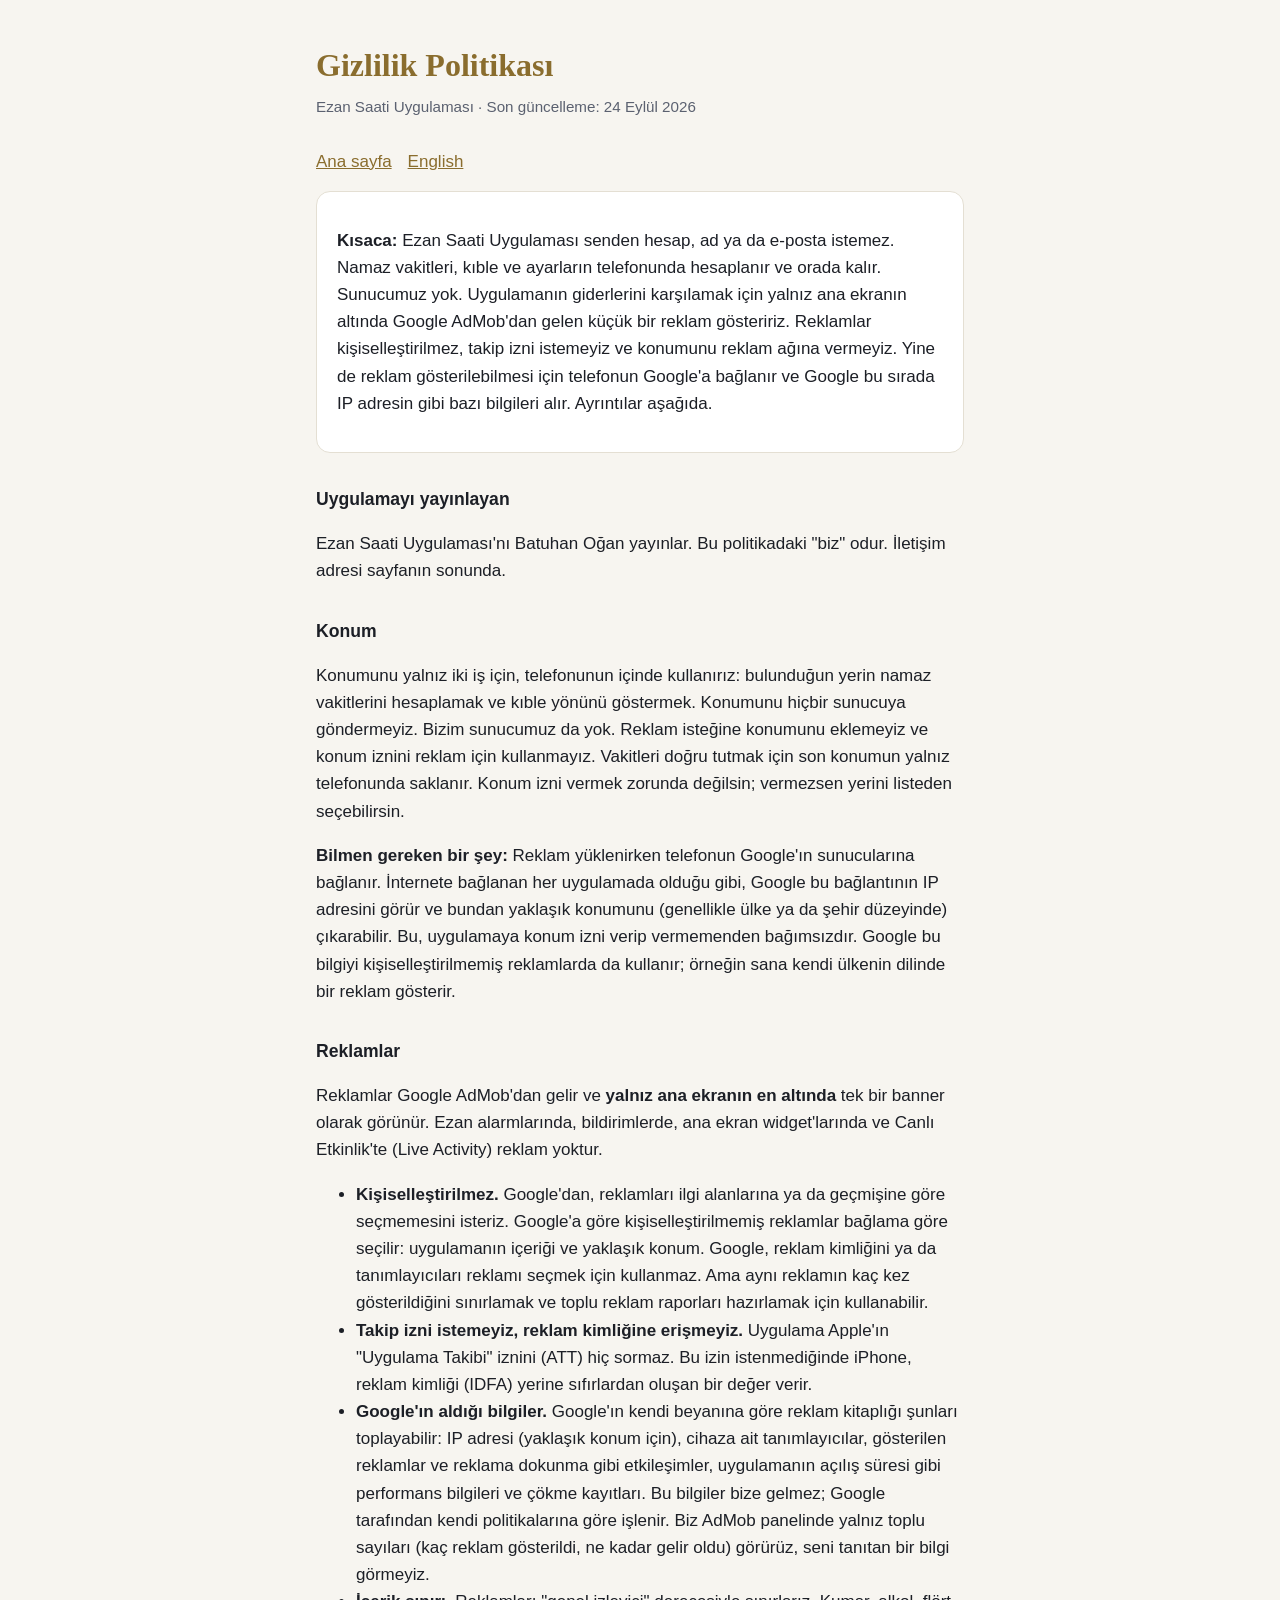
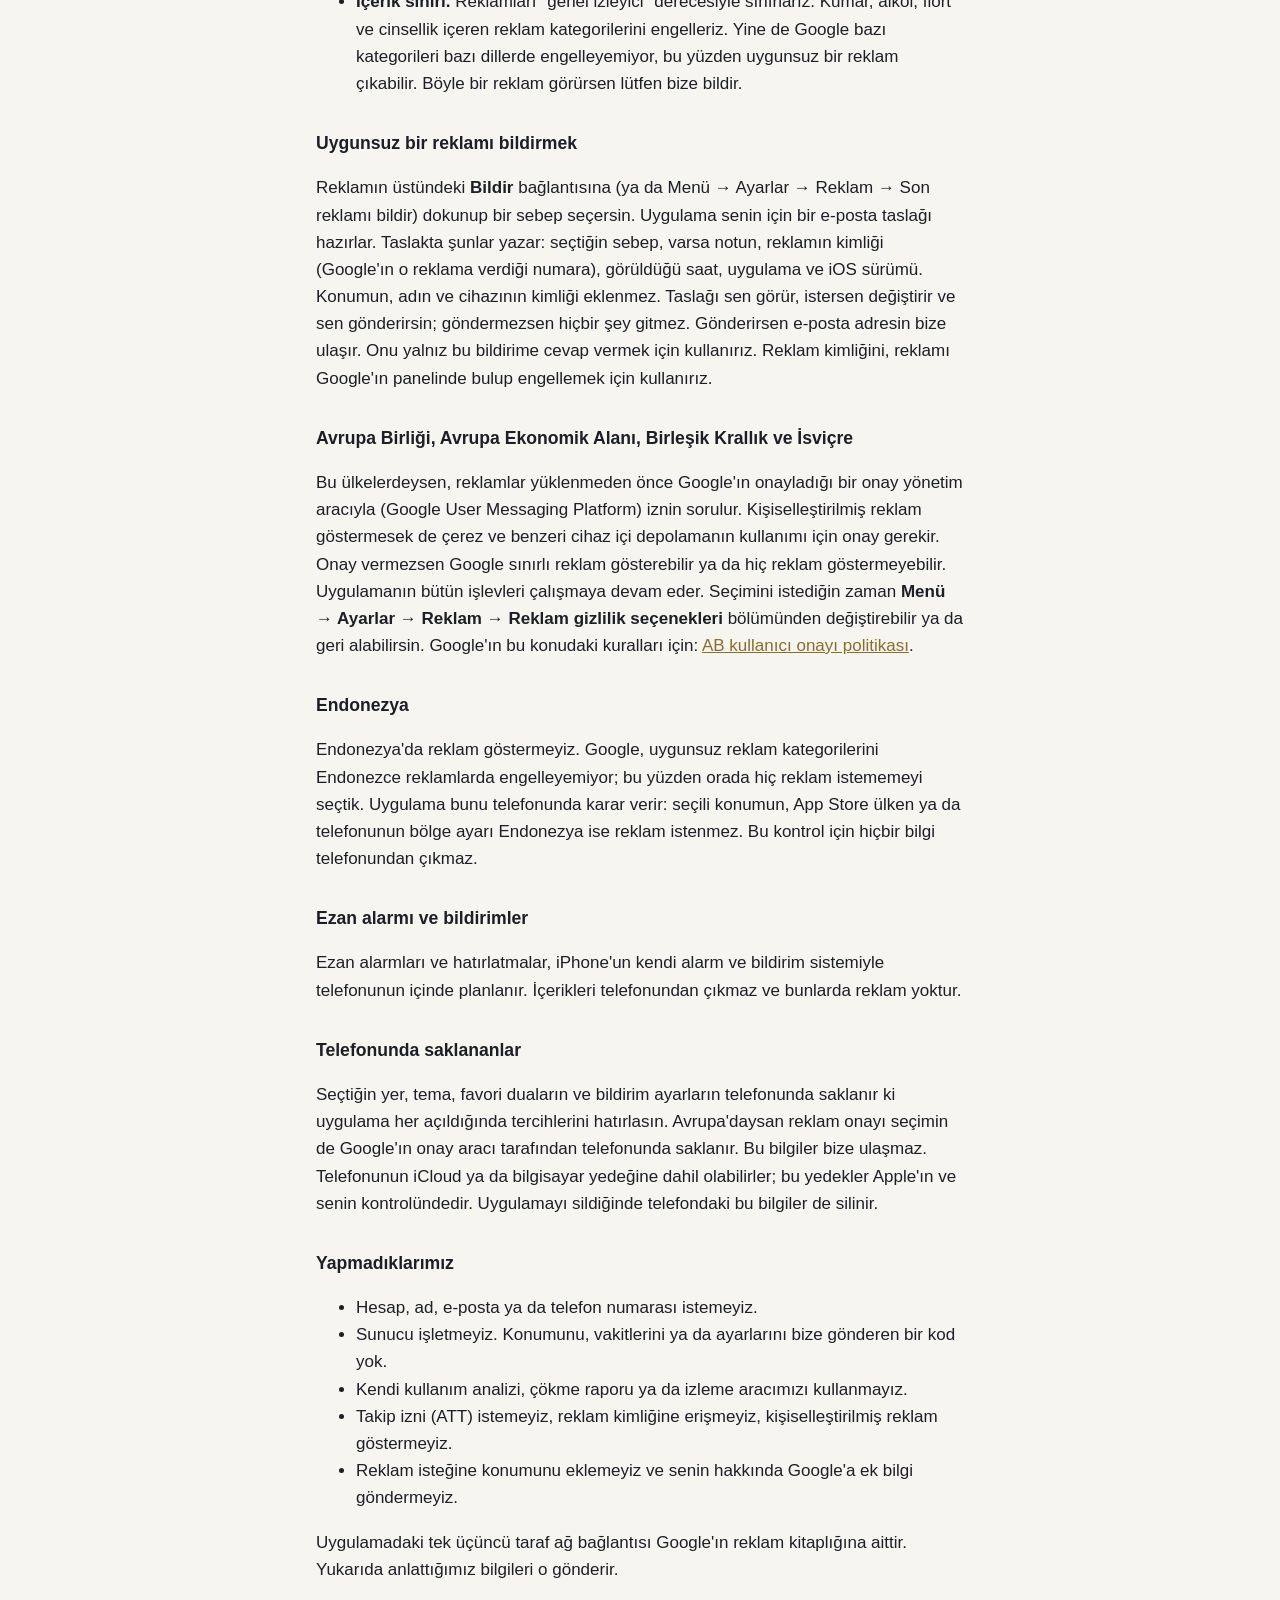
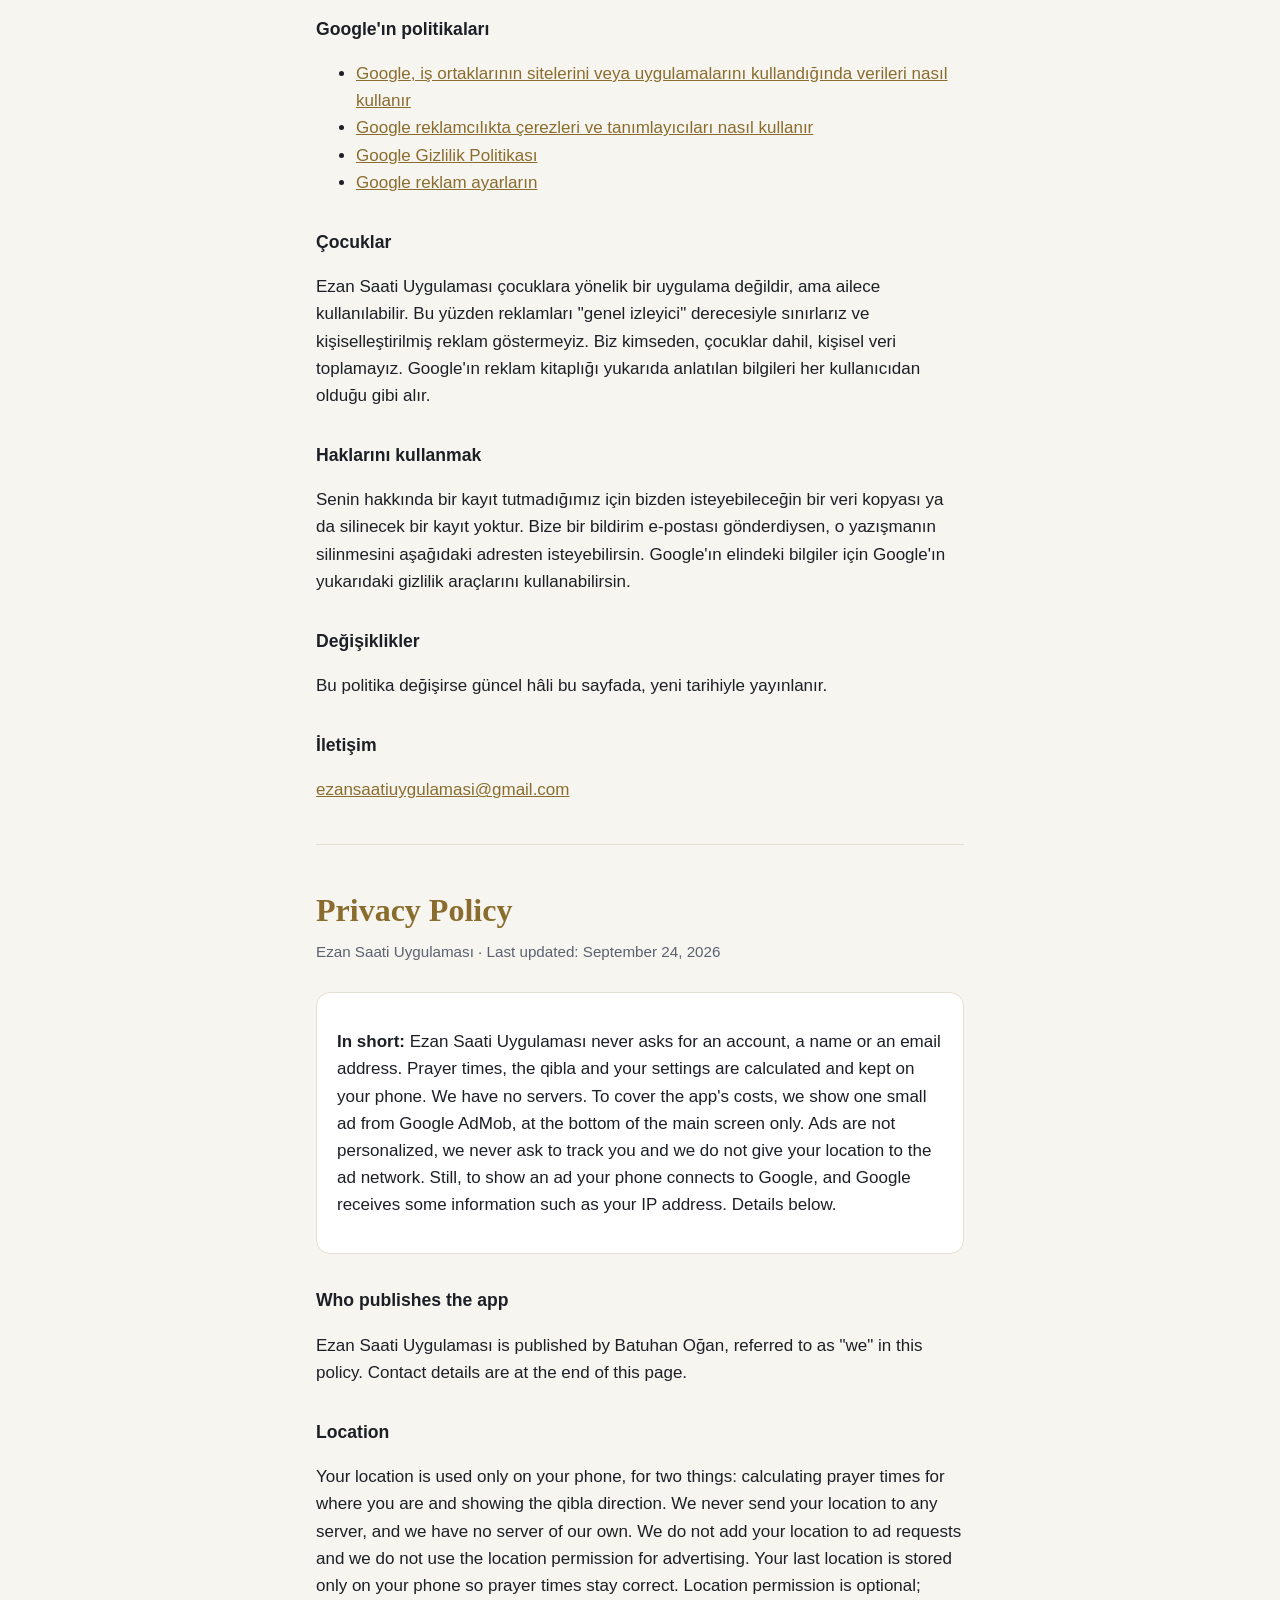
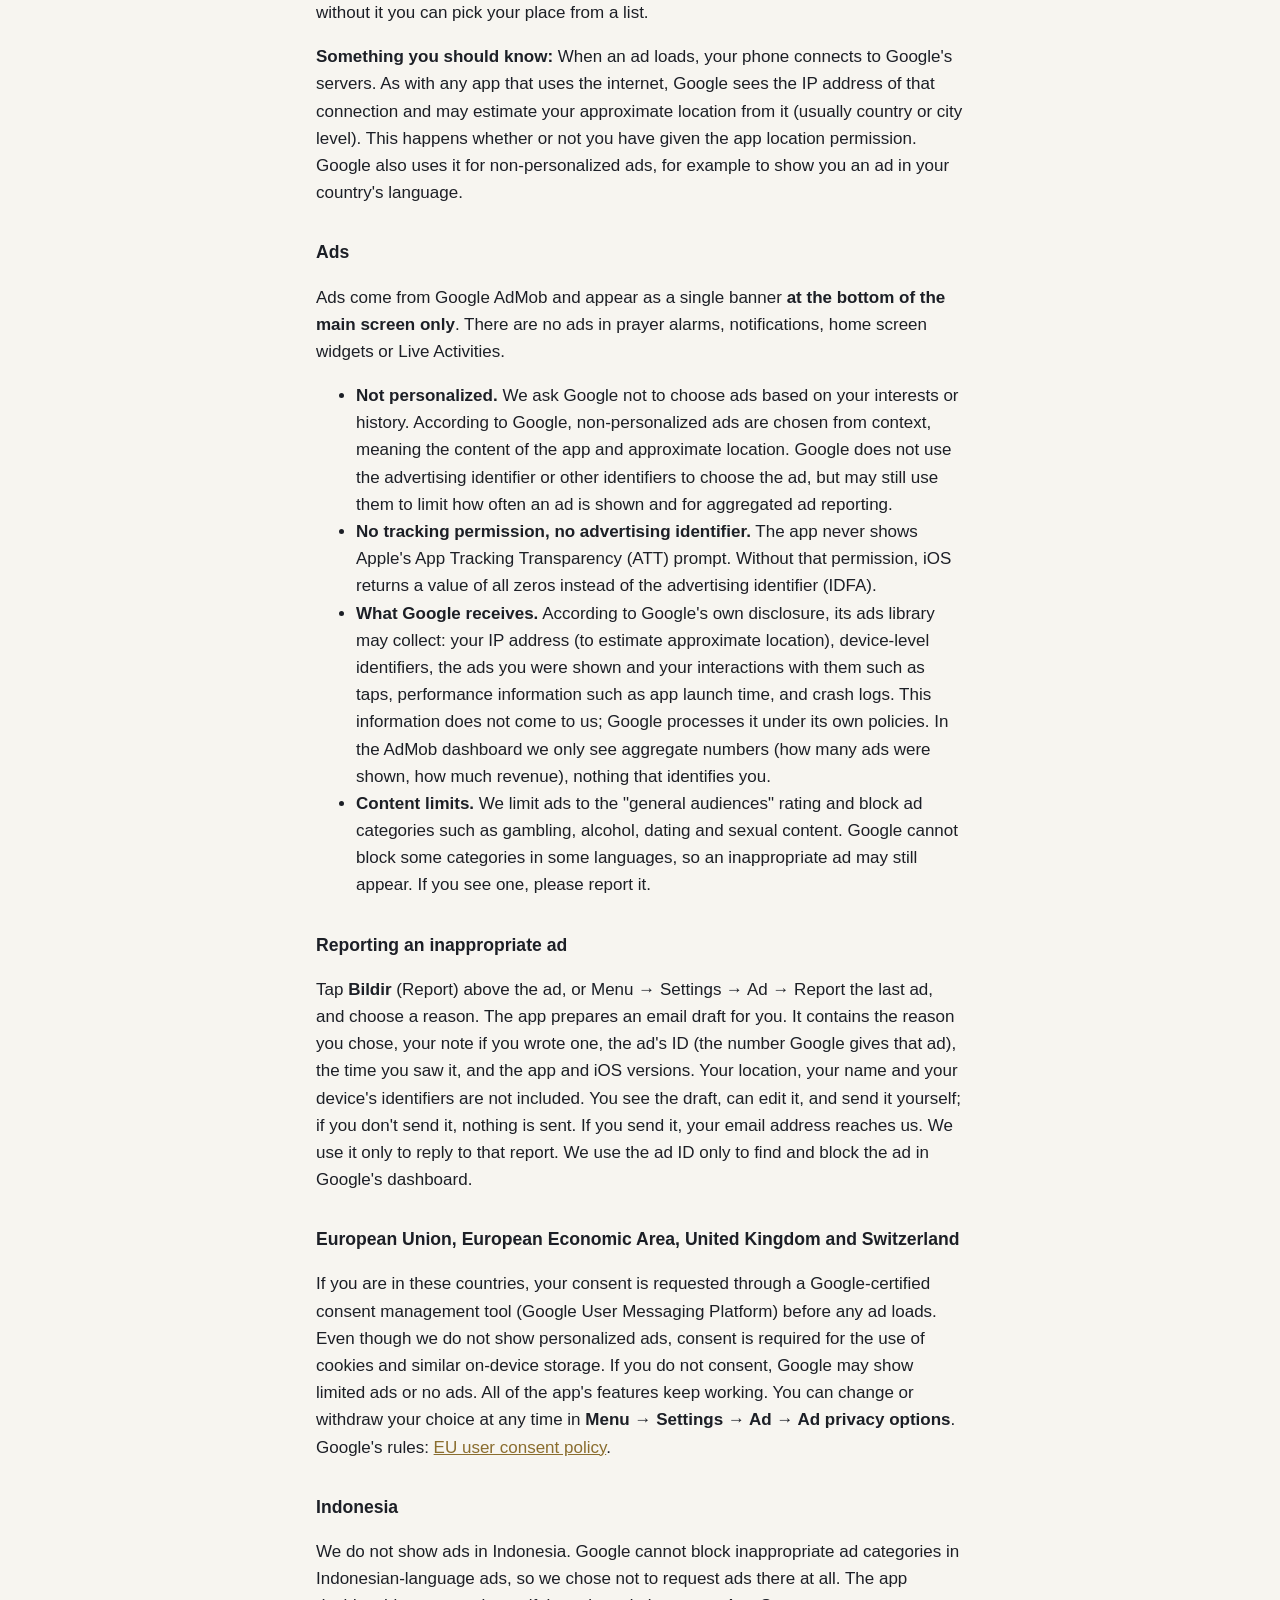
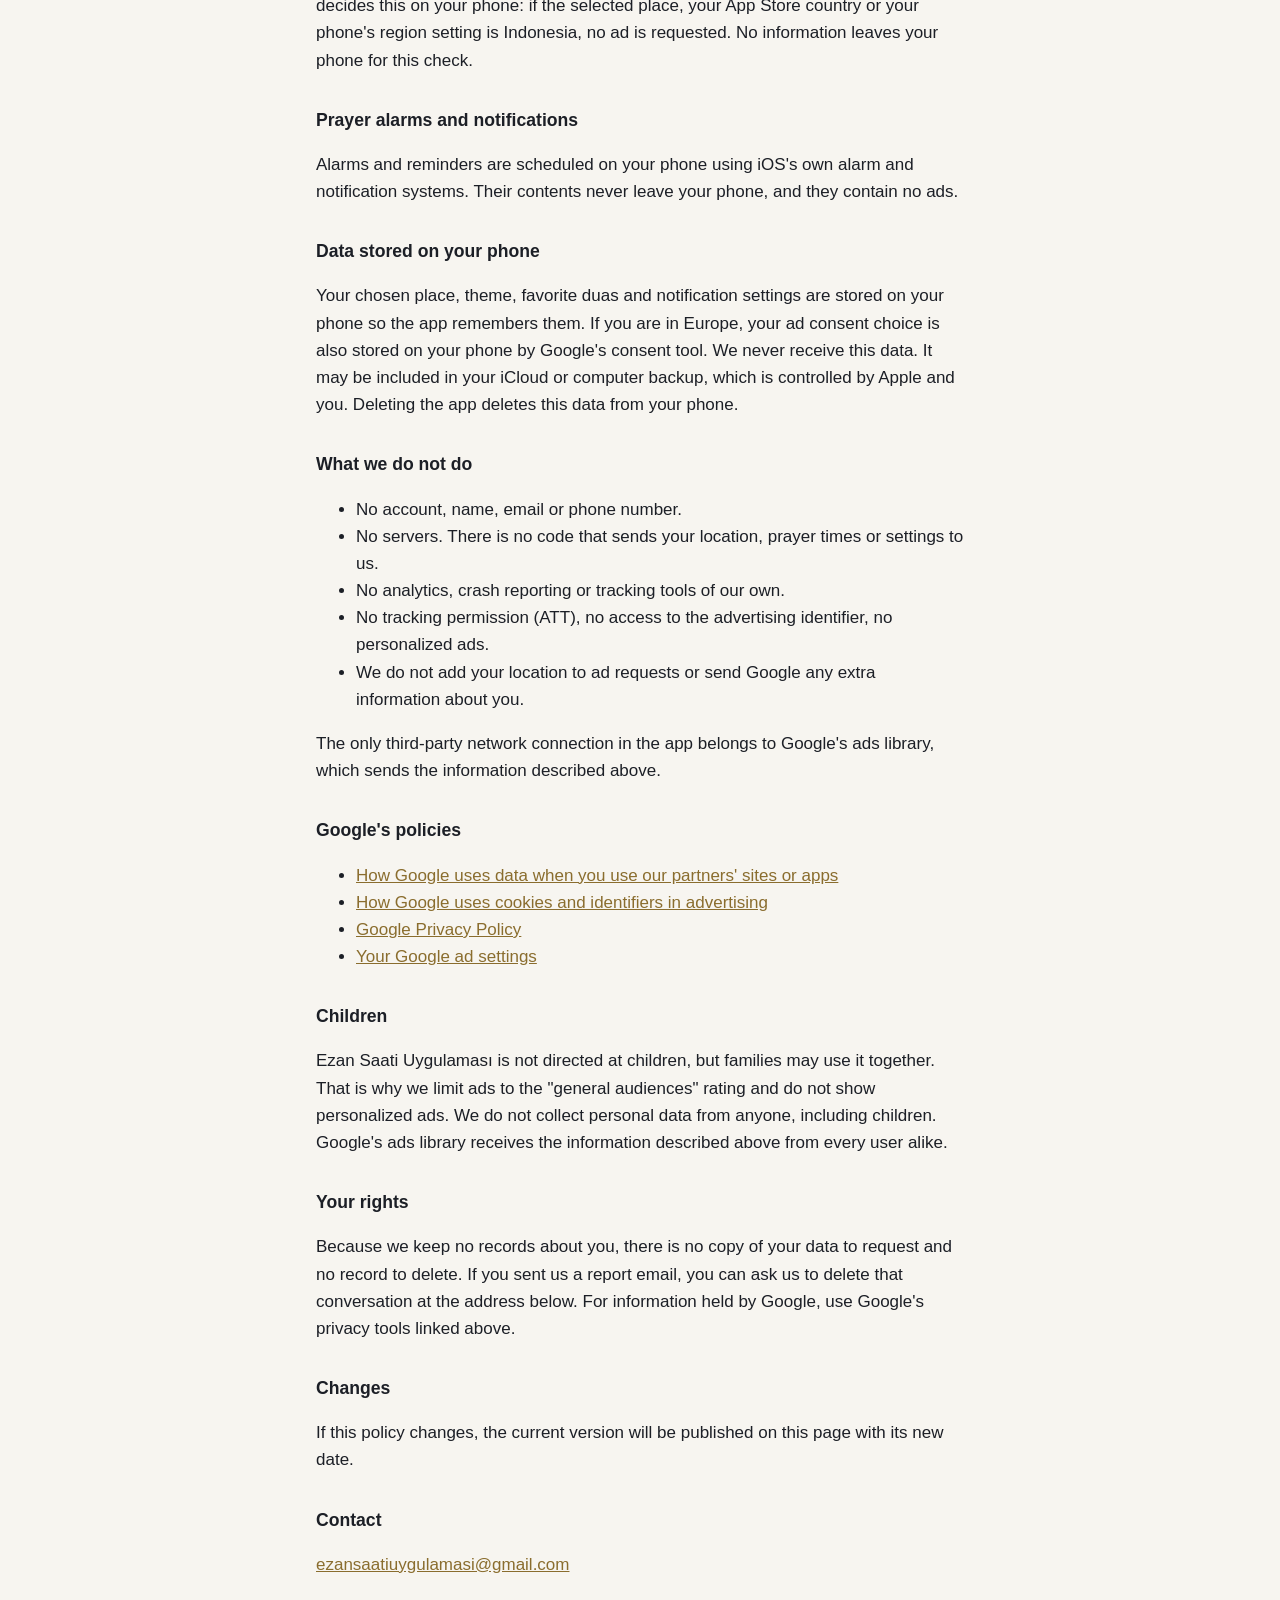
==== gizlilik.html @ 0a0de123 "Destek ve gizlilik sayfaları" ====
<!doctype html>
<html lang="tr">
<head>
<meta charset="utf-8">
<meta name="viewport" content="width=device-width,initial-scale=1">
<title>Gizlilik — Ezan Saati Uygulaması</title>
<link rel="stylesheet" href="stil.css">
<!--
  TASLAK · 23-09-2026 · Reklamlı 1.0 için gizlilik politikası.
  Yayında yayin/github-pages/gizlilik.html'in yerine geçer (aynı stil.css).
  Yer tutucular: ezansaatiuygulamasi@gmail.com, 24 Eylül 2026, Batuhan Oğan.
  ⚠️ DOĞRULAMA KAPISI (tasarim.md §6.3): "KONUM-KAPISI" işaretli cümleler, Google Mobile Ads
  SDK'sının konum izni varken cihaz konumunu OKUMADIĞI doğrulanmadan yayınlanmaz. Okuyorsa
  bu cümleler değişmeli. 13.10.0 için apple.md ölçtü: ikilide CLLocationManager YOK, kapı geçiyor.
  Her SDK sürüm yükseltmesinde ölçüm tekrarlanmalı.
  ⚠️ "ENDONEZYA" cümlesi tasarim.md §7.1'deki öneriye göre yazıldı (konum / App Store ülkesi /
  cihaz bölgesi). Karar farklı olursa cümle de değişmeli.
-->
</head>
<body>
<main>
  <h1>Gizlilik Politikası</h1>
  <p class="alt">Ezan Saati Uygulaması · Son güncelleme: 24 Eylül 2026</p>
  <nav><a href="index.html">Ana sayfa</a><a href="#en">English</a></nav>

  <div class="kart"><p><strong>Kısaca:</strong> Ezan Saati Uygulaması senden hesap, ad ya da e-posta istemez. Namaz vakitleri, kıble ve ayarların telefonunda hesaplanır ve orada kalır. Sunucumuz yok. Uygulamanın giderlerini karşılamak için yalnız ana ekranın altında Google AdMob'dan gelen küçük bir reklam gösteririz. Reklamlar kişiselleştirilmez, takip izni istemeyiz ve konumunu reklam ağına vermeyiz. Yine de reklam gösterilebilmesi için telefonun Google'a bağlanır ve Google bu sırada IP adresin gibi bazı bilgileri alır. Ayrıntılar aşağıda.</p></div>

  <h2>Uygulamayı yayınlayan</h2>
  <p>Ezan Saati Uygulaması'nı Batuhan Oğan yayınlar. Bu politikadaki "biz" odur. İletişim adresi sayfanın sonunda.</p>

  <h2>Konum</h2>
  <p>Konumunu yalnız iki iş için, telefonunun içinde kullanırız: bulunduğun yerin namaz vakitlerini hesaplamak ve kıble yönünü göstermek. Konumunu hiçbir sunucuya göndermeyiz. Bizim sunucumuz da yok. <!-- KONUM-KAPISI -->Reklam isteğine konumunu eklemeyiz ve konum iznini reklam için kullanmayız.<!-- /KONUM-KAPISI --> Vakitleri doğru tutmak için son konumun yalnız telefonunda saklanır. Konum izni vermek zorunda değilsin; vermezsen yerini listeden seçebilirsin.</p>
  <p><strong>Bilmen gereken bir şey:</strong> Reklam yüklenirken telefonun Google'ın sunucularına bağlanır. İnternete bağlanan her uygulamada olduğu gibi, Google bu bağlantının IP adresini görür ve bundan yaklaşık konumunu (genellikle ülke ya da şehir düzeyinde) çıkarabilir. Bu, uygulamaya konum izni verip vermemenden bağımsızdır. Google bu bilgiyi kişiselleştirilmemiş reklamlarda da kullanır; örneğin sana kendi ülkenin dilinde bir reklam gösterir.</p>

  <h2>Reklamlar</h2>
  <p>Reklamlar Google AdMob'dan gelir ve <strong>yalnız ana ekranın en altında</strong> tek bir banner olarak görünür. Ezan alarmlarında, bildirimlerde, ana ekran widget'larında ve Canlı Etkinlik'te (Live Activity) reklam yoktur.</p>
  <ul>
    <li><strong>Kişiselleştirilmez.</strong> Google'dan, reklamları ilgi alanlarına ya da geçmişine göre seçmemesini isteriz. Google'a göre kişiselleştirilmemiş reklamlar bağlama göre seçilir: uygulamanın içeriği ve yaklaşık konum. Google, reklam kimliğini ya da tanımlayıcıları reklamı seçmek için kullanmaz. Ama aynı reklamın kaç kez gösterildiğini sınırlamak ve toplu reklam raporları hazırlamak için kullanabilir.</li>
    <li><strong>Takip izni istemeyiz, reklam kimliğine erişmeyiz.</strong> Uygulama Apple'ın "Uygulama Takibi" iznini (ATT) hiç sormaz. Bu izin istenmediğinde iPhone, reklam kimliği (IDFA) yerine sıfırlardan oluşan bir değer verir.</li>
    <li><strong>Google'ın aldığı bilgiler.</strong> Google'ın kendi beyanına göre reklam kitaplığı şunları toplayabilir: IP adresi (yaklaşık konum için), cihaza ait tanımlayıcılar, gösterilen reklamlar ve reklama dokunma gibi etkileşimler, uygulamanın açılış süresi gibi performans bilgileri ve çökme kayıtları. Bu bilgiler bize gelmez; Google tarafından kendi politikalarına göre işlenir. Biz AdMob panelinde yalnız toplu sayıları (kaç reklam gösterildi, ne kadar gelir oldu) görürüz, seni tanıtan bir bilgi görmeyiz.</li>
    <li><strong>İçerik sınırı.</strong> Reklamları "genel izleyici" derecesiyle sınırlarız. Kumar, alkol, flört ve cinsellik içeren reklam kategorilerini engelleriz. Yine de Google bazı kategorileri bazı dillerde engelleyemiyor, bu yüzden uygunsuz bir reklam çıkabilir. Böyle bir reklam görürsen lütfen bize bildir.</li>
  </ul>

  <h2>Uygunsuz bir reklamı bildirmek</h2>
  <p>Reklamın üstündeki <strong>Bildir</strong> bağlantısına (ya da Menü → Ayarlar → Reklam → Son reklamı bildir) dokunup bir sebep seçersin. Uygulama senin için bir e-posta taslağı hazırlar. Taslakta şunlar yazar: seçtiğin sebep, varsa notun, reklamın kimliği (Google'ın o reklama verdiği numara), görüldüğü saat, uygulama ve iOS sürümü. Konumun, adın ve cihazının kimliği eklenmez. Taslağı sen görür, istersen değiştirir ve sen gönderirsin; göndermezsen hiçbir şey gitmez. Gönderirsen e-posta adresin bize ulaşır. Onu yalnız bu bildirime cevap vermek için kullanırız. Reklam kimliğini, reklamı Google'ın panelinde bulup engellemek için kullanırız.</p>

  <h2>Avrupa Birliği, Avrupa Ekonomik Alanı, Birleşik Krallık ve İsviçre</h2>
  <p>Bu ülkelerdeysen, reklamlar yüklenmeden önce Google'ın onayladığı bir onay yönetim aracıyla (Google User Messaging Platform) iznin sorulur. Kişiselleştirilmiş reklam göstermesek de çerez ve benzeri cihaz içi depolamanın kullanımı için onay gerekir. Onay vermezsen Google sınırlı reklam gösterebilir ya da hiç reklam göstermeyebilir. Uygulamanın bütün işlevleri çalışmaya devam eder. Seçimini istediğin zaman <strong>Menü → Ayarlar → Reklam → Reklam gizlilik seçenekleri</strong> bölümünden değiştirebilir ya da geri alabilirsin. Google'ın bu konudaki kuralları için: <a href="https://www.google.com/about/company/user-consent-policy/">AB kullanıcı onayı politikası</a>.</p>

  <h2>Endonezya</h2>
  <p>Endonezya'da reklam göstermeyiz. Google, uygunsuz reklam kategorilerini Endonezce reklamlarda engelleyemiyor; bu yüzden orada hiç reklam istememeyi seçtik. <!-- ENDONEZYA -->Uygulama bunu telefonunda karar verir: seçili konumun, App Store ülken ya da telefonunun bölge ayarı Endonezya ise reklam istenmez. Bu kontrol için hiçbir bilgi telefonundan çıkmaz.<!-- /ENDONEZYA --></p>

  <h2>Ezan alarmı ve bildirimler</h2>
  <p>Ezan alarmları ve hatırlatmalar, iPhone'un kendi alarm ve bildirim sistemiyle telefonunun içinde planlanır. İçerikleri telefonundan çıkmaz ve bunlarda reklam yoktur.</p>

  <h2>Telefonunda saklananlar</h2>
  <p>Seçtiğin yer, tema, favori duaların ve bildirim ayarların telefonunda saklanır ki uygulama her açıldığında tercihlerini hatırlasın. Avrupa'daysan reklam onayı seçimin de Google'ın onay aracı tarafından telefonunda saklanır. Bu bilgiler bize ulaşmaz. Telefonunun iCloud ya da bilgisayar yedeğine dahil olabilirler; bu yedekler Apple'ın ve senin kontrolündedir. Uygulamayı sildiğinde telefondaki bu bilgiler de silinir.</p>

  <h2>Yapmadıklarımız</h2>
  <ul>
    <li>Hesap, ad, e-posta ya da telefon numarası istemeyiz.</li>
    <li>Sunucu işletmeyiz. Konumunu, vakitlerini ya da ayarlarını bize gönderen bir kod yok.</li>
    <li>Kendi kullanım analizi, çökme raporu ya da izleme aracımızı kullanmayız.</li>
    <li>Takip izni (ATT) istemeyiz, reklam kimliğine erişmeyiz, kişiselleştirilmiş reklam göstermeyiz.</li>
    <li>Reklam isteğine konumunu eklemeyiz ve senin hakkında Google'a ek bilgi göndermeyiz.</li>
  </ul>
  <p>Uygulamadaki tek üçüncü taraf ağ bağlantısı Google'ın reklam kitaplığına aittir. Yukarıda anlattığımız bilgileri o gönderir.</p>

  <h2>Google'ın politikaları</h2>
  <ul>
    <li><a href="https://policies.google.com/technologies/partner-sites">Google, iş ortaklarının sitelerini veya uygulamalarını kullandığında verileri nasıl kullanır</a></li>
    <li><a href="https://policies.google.com/technologies/ads">Google reklamcılıkta çerezleri ve tanımlayıcıları nasıl kullanır</a></li>
    <li><a href="https://policies.google.com/privacy">Google Gizlilik Politikası</a></li>
    <li><a href="https://myadcenter.google.com/">Google reklam ayarların</a></li>
  </ul>

  <h2>Çocuklar</h2>
  <p>Ezan Saati Uygulaması çocuklara yönelik bir uygulama değildir, ama ailece kullanılabilir. Bu yüzden reklamları "genel izleyici" derecesiyle sınırlarız ve kişiselleştirilmiş reklam göstermeyiz. Biz kimseden, çocuklar dahil, kişisel veri toplamayız. Google'ın reklam kitaplığı yukarıda anlatılan bilgileri her kullanıcıdan olduğu gibi alır.</p>

  <h2>Haklarını kullanmak</h2>
  <p>Senin hakkında bir kayıt tutmadığımız için bizden isteyebileceğin bir veri kopyası ya da silinecek bir kayıt yoktur. Bize bir bildirim e-postası gönderdiysen, o yazışmanın silinmesini aşağıdaki adresten isteyebilirsin. Google'ın elindeki bilgiler için Google'ın yukarıdaki gizlilik araçlarını kullanabilirsin.</p>

  <h2>Değişiklikler</h2>
  <p>Bu politika değişirse güncel hâli bu sayfada, yeni tarihiyle yayınlanır.</p>

  <h2>İletişim</h2>
  <p><a href="mailto:ezansaatiuygulamasi@gmail.com">ezansaatiuygulamasi@gmail.com</a></p>

  <hr>

  <section id="en" lang="en">
    <h1>Privacy Policy</h1>
    <p class="alt">Ezan Saati Uygulaması · Last updated: September 24, 2026</p>
    <div class="kart"><p><strong>In short:</strong> Ezan Saati Uygulaması never asks for an account, a name or an email address. Prayer times, the qibla and your settings are calculated and kept on your phone. We have no servers. To cover the app's costs, we show one small ad from Google AdMob, at the bottom of the main screen only. Ads are not personalized, we never ask to track you and we do not give your location to the ad network. Still, to show an ad your phone connects to Google, and Google receives some information such as your IP address. Details below.</p></div>

    <h2>Who publishes the app</h2>
    <p>Ezan Saati Uygulaması is published by Batuhan Oğan, referred to as "we" in this policy. Contact details are at the end of this page.</p>

    <h2>Location</h2>
    <p>Your location is used only on your phone, for two things: calculating prayer times for where you are and showing the qibla direction. We never send your location to any server, and we have no server of our own. <!-- KONUM-KAPISI -->We do not add your location to ad requests and we do not use the location permission for advertising.<!-- /KONUM-KAPISI --> Your last location is stored only on your phone so prayer times stay correct. Location permission is optional; without it you can pick your place from a list.</p>
    <p><strong>Something you should know:</strong> When an ad loads, your phone connects to Google's servers. As with any app that uses the internet, Google sees the IP address of that connection and may estimate your approximate location from it (usually country or city level). This happens whether or not you have given the app location permission. Google also uses it for non-personalized ads, for example to show you an ad in your country's language.</p>

    <h2>Ads</h2>
    <p>Ads come from Google AdMob and appear as a single banner <strong>at the bottom of the main screen only</strong>. There are no ads in prayer alarms, notifications, home screen widgets or Live Activities.</p>
    <ul>
      <li><strong>Not personalized.</strong> We ask Google not to choose ads based on your interests or history. According to Google, non-personalized ads are chosen from context, meaning the content of the app and approximate location. Google does not use the advertising identifier or other identifiers to choose the ad, but may still use them to limit how often an ad is shown and for aggregated ad reporting.</li>
      <li><strong>No tracking permission, no advertising identifier.</strong> The app never shows Apple's App Tracking Transparency (ATT) prompt. Without that permission, iOS returns a value of all zeros instead of the advertising identifier (IDFA).</li>
      <li><strong>What Google receives.</strong> According to Google's own disclosure, its ads library may collect: your IP address (to estimate approximate location), device-level identifiers, the ads you were shown and your interactions with them such as taps, performance information such as app launch time, and crash logs. This information does not come to us; Google processes it under its own policies. In the AdMob dashboard we only see aggregate numbers (how many ads were shown, how much revenue), nothing that identifies you.</li>
      <li><strong>Content limits.</strong> We limit ads to the "general audiences" rating and block ad categories such as gambling, alcohol, dating and sexual content. Google cannot block some categories in some languages, so an inappropriate ad may still appear. If you see one, please report it.</li>
    </ul>

    <h2>Reporting an inappropriate ad</h2>
    <p>Tap <strong>Bildir</strong> (Report) above the ad, or Menu → Settings → Ad → Report the last ad, and choose a reason. The app prepares an email draft for you. It contains the reason you chose, your note if you wrote one, the ad's ID (the number Google gives that ad), the time you saw it, and the app and iOS versions. Your location, your name and your device's identifiers are not included. You see the draft, can edit it, and send it yourself; if you don't send it, nothing is sent. If you send it, your email address reaches us. We use it only to reply to that report. We use the ad ID only to find and block the ad in Google's dashboard.</p>

    <h2>European Union, European Economic Area, United Kingdom and Switzerland</h2>
    <p>If you are in these countries, your consent is requested through a Google-certified consent management tool (Google User Messaging Platform) before any ad loads. Even though we do not show personalized ads, consent is required for the use of cookies and similar on-device storage. If you do not consent, Google may show limited ads or no ads. All of the app's features keep working. You can change or withdraw your choice at any time in <strong>Menu → Settings → Ad → Ad privacy options</strong>. Google's rules: <a href="https://www.google.com/about/company/user-consent-policy/">EU user consent policy</a>.</p>

    <h2>Indonesia</h2>
    <p>We do not show ads in Indonesia. Google cannot block inappropriate ad categories in Indonesian-language ads, so we chose not to request ads there at all. <!-- ENDONEZYA -->The app decides this on your phone: if the selected place, your App Store country or your phone's region setting is Indonesia, no ad is requested. No information leaves your phone for this check.<!-- /ENDONEZYA --></p>

    <h2>Prayer alarms and notifications</h2>
    <p>Alarms and reminders are scheduled on your phone using iOS's own alarm and notification systems. Their contents never leave your phone, and they contain no ads.</p>

    <h2>Data stored on your phone</h2>
    <p>Your chosen place, theme, favorite duas and notification settings are stored on your phone so the app remembers them. If you are in Europe, your ad consent choice is also stored on your phone by Google's consent tool. We never receive this data. It may be included in your iCloud or computer backup, which is controlled by Apple and you. Deleting the app deletes this data from your phone.</p>

    <h2>What we do not do</h2>
    <ul>
      <li>No account, name, email or phone number.</li>
      <li>No servers. There is no code that sends your location, prayer times or settings to us.</li>
      <li>No analytics, crash reporting or tracking tools of our own.</li>
      <li>No tracking permission (ATT), no access to the advertising identifier, no personalized ads.</li>
      <li>We do not add your location to ad requests or send Google any extra information about you.</li>
    </ul>
    <p>The only third-party network connection in the app belongs to Google's ads library, which sends the information described above.</p>

    <h2>Google's policies</h2>
    <ul>
      <li><a href="https://policies.google.com/technologies/partner-sites">How Google uses data when you use our partners' sites or apps</a></li>
      <li><a href="https://policies.google.com/technologies/ads">How Google uses cookies and identifiers in advertising</a></li>
      <li><a href="https://policies.google.com/privacy">Google Privacy Policy</a></li>
      <li><a href="https://myadcenter.google.com/">Your Google ad settings</a></li>
    </ul>

    <h2>Children</h2>
    <p>Ezan Saati Uygulaması is not directed at children, but families may use it together. That is why we limit ads to the "general audiences" rating and do not show personalized ads. We do not collect personal data from anyone, including children. Google's ads library receives the information described above from every user alike.</p>

    <h2>Your rights</h2>
    <p>Because we keep no records about you, there is no copy of your data to request and no record to delete. If you sent us a report email, you can ask us to delete that conversation at the address below. For information held by Google, use Google's privacy tools linked above.</p>

    <h2>Changes</h2>
    <p>If this policy changes, the current version will be published on this page with its new date.</p>

    <h2>Contact</h2>
    <p><a href="mailto:ezansaatiuygulamasi@gmail.com">ezansaatiuygulamasi@gmail.com</a></p>
  </section>
</main>
</body>
</html>
---- stil.css ----
:root{--zemin:#f7f5f0;--kart:#ffffff;--metin:#1c1f26;--soluk:#5b6170;--altin:#8a6d2e;--cizgi:#e4dfd3}
@media (prefers-color-scheme:dark){:root{--zemin:#0b0f19;--kart:#121828;--metin:#e9e6df;--soluk:#9aa1b2;--altin:#cdb06b;--cizgi:#232b3d}}
*{box-sizing:border-box}
body{margin:0;background:var(--zemin);color:var(--metin);font:17px/1.6 -apple-system,BlinkMacSystemFont,"Segoe UI",Roboto,sans-serif}
main{max-width:680px;margin:0 auto;padding:40px 16px 64px}
h1{font-family:ui-serif,Georgia,serif;font-weight:600;font-size:2rem;margin:0 0 4px;color:var(--altin)}
h2{font-size:1.1rem;margin:32px 0 8px}
p,li{color:var(--metin)}
.alt{color:var(--soluk);font-size:.95rem;margin:0 0 28px}
.kart{background:var(--kart);border:1px solid var(--cizgi);border-radius:14px;padding:18px 20px;margin:16px 0}
a{color:var(--altin)}
nav a{margin-right:16px}
hr{border:0;border-top:1px solid var(--cizgi);margin:40px 0}
footer{color:var(--soluk);font-size:.85rem;margin-top:40px}
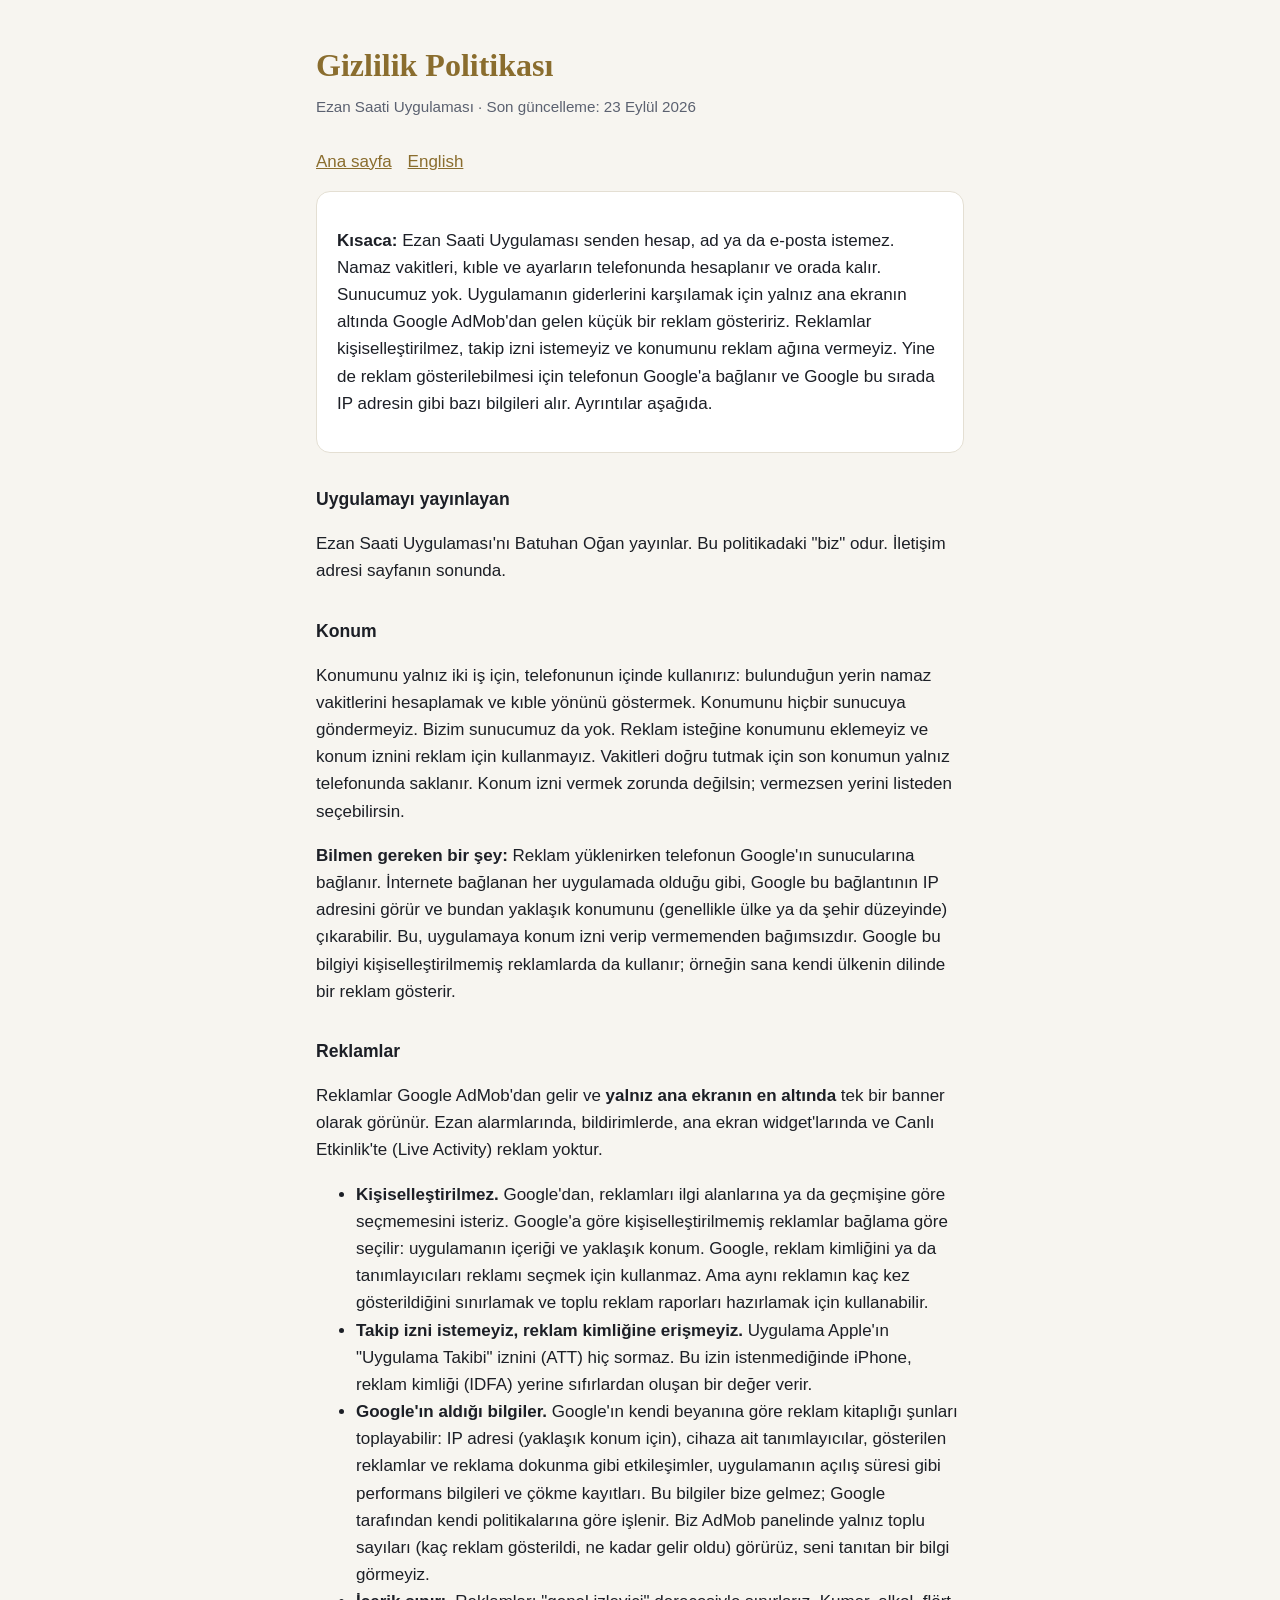
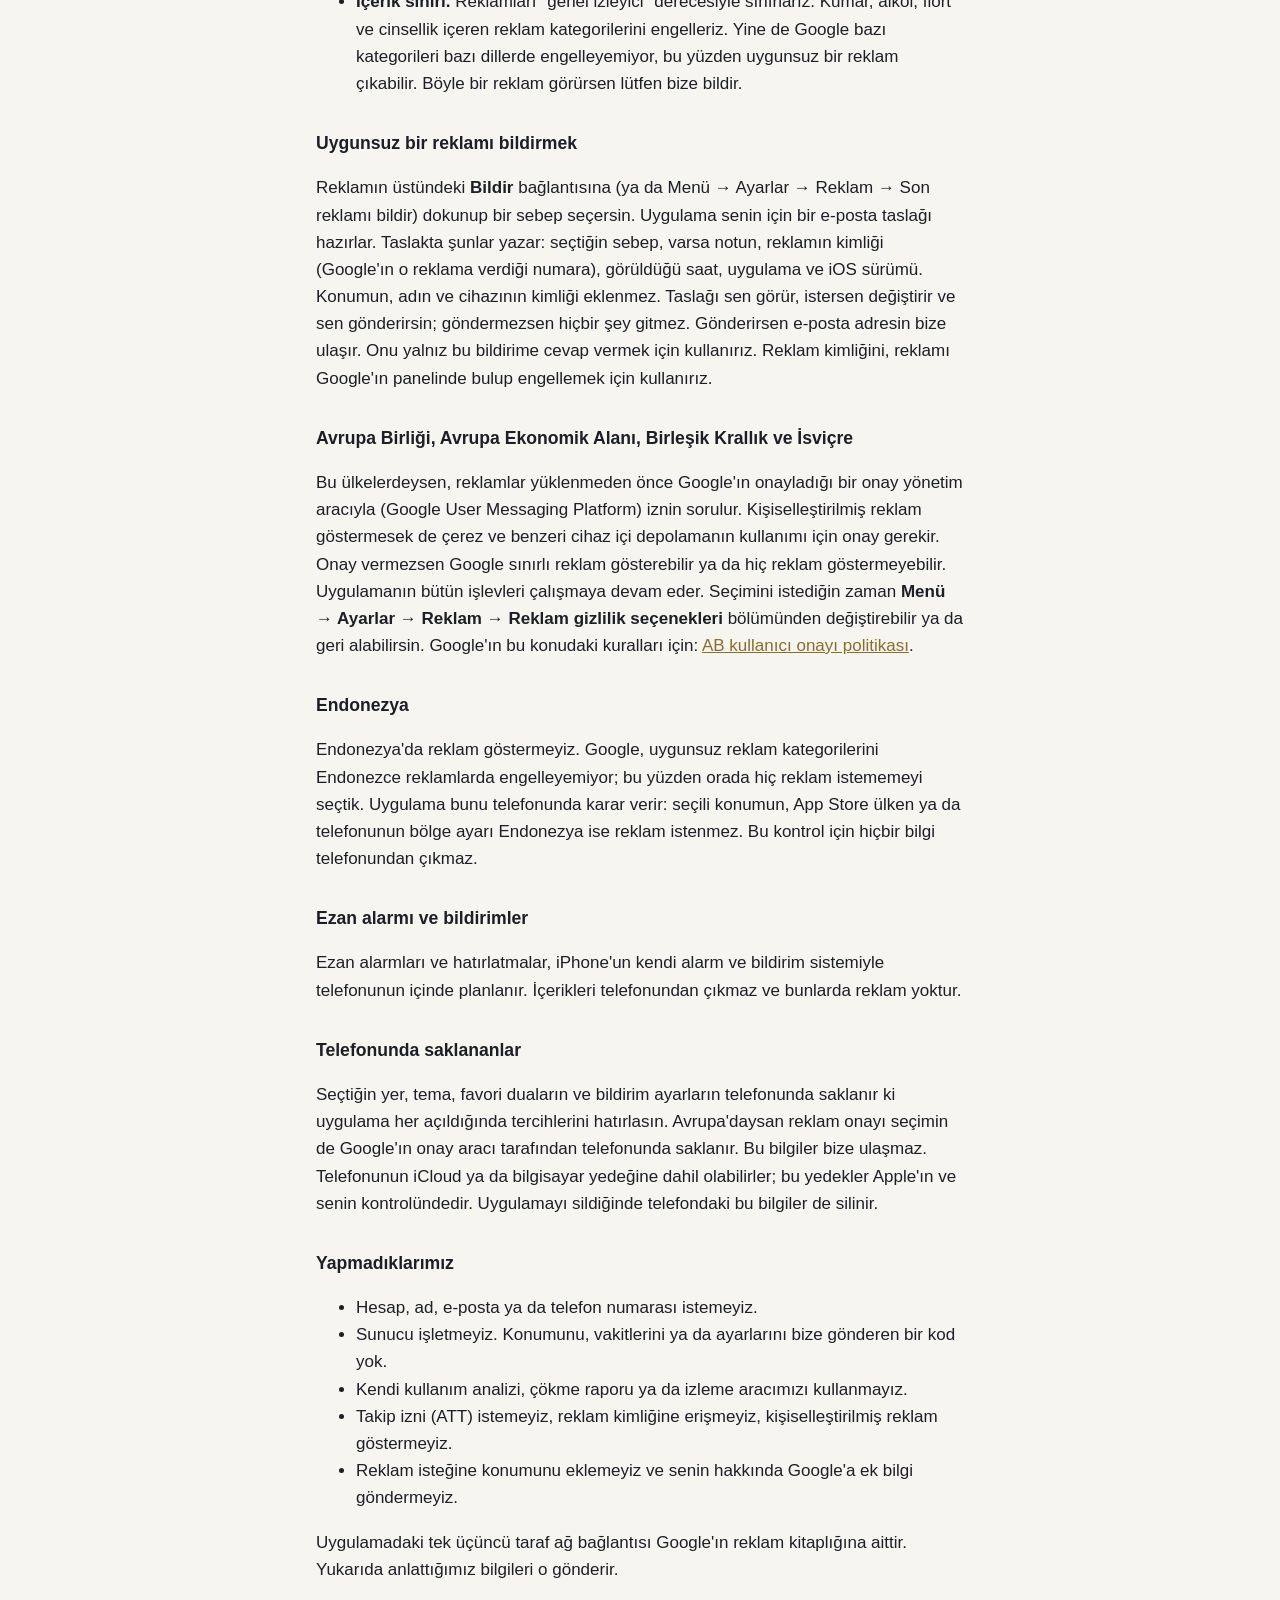
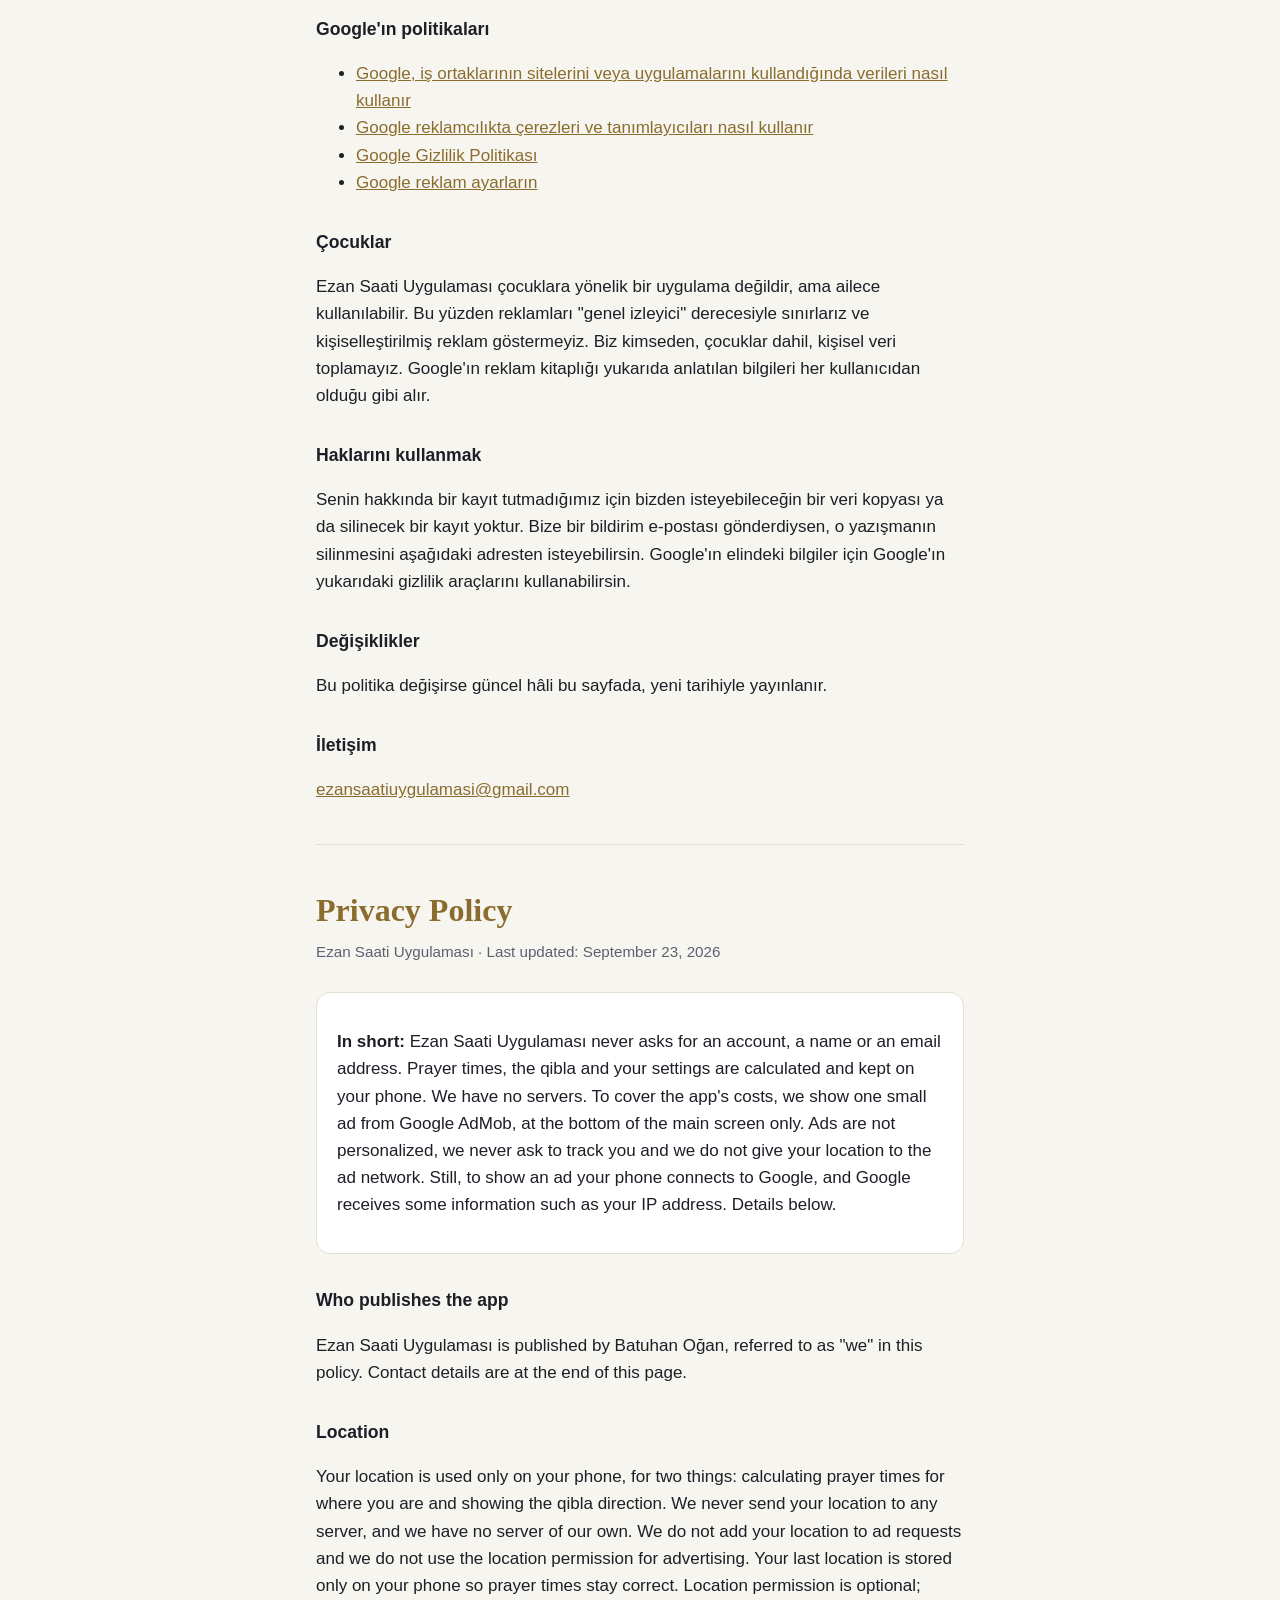
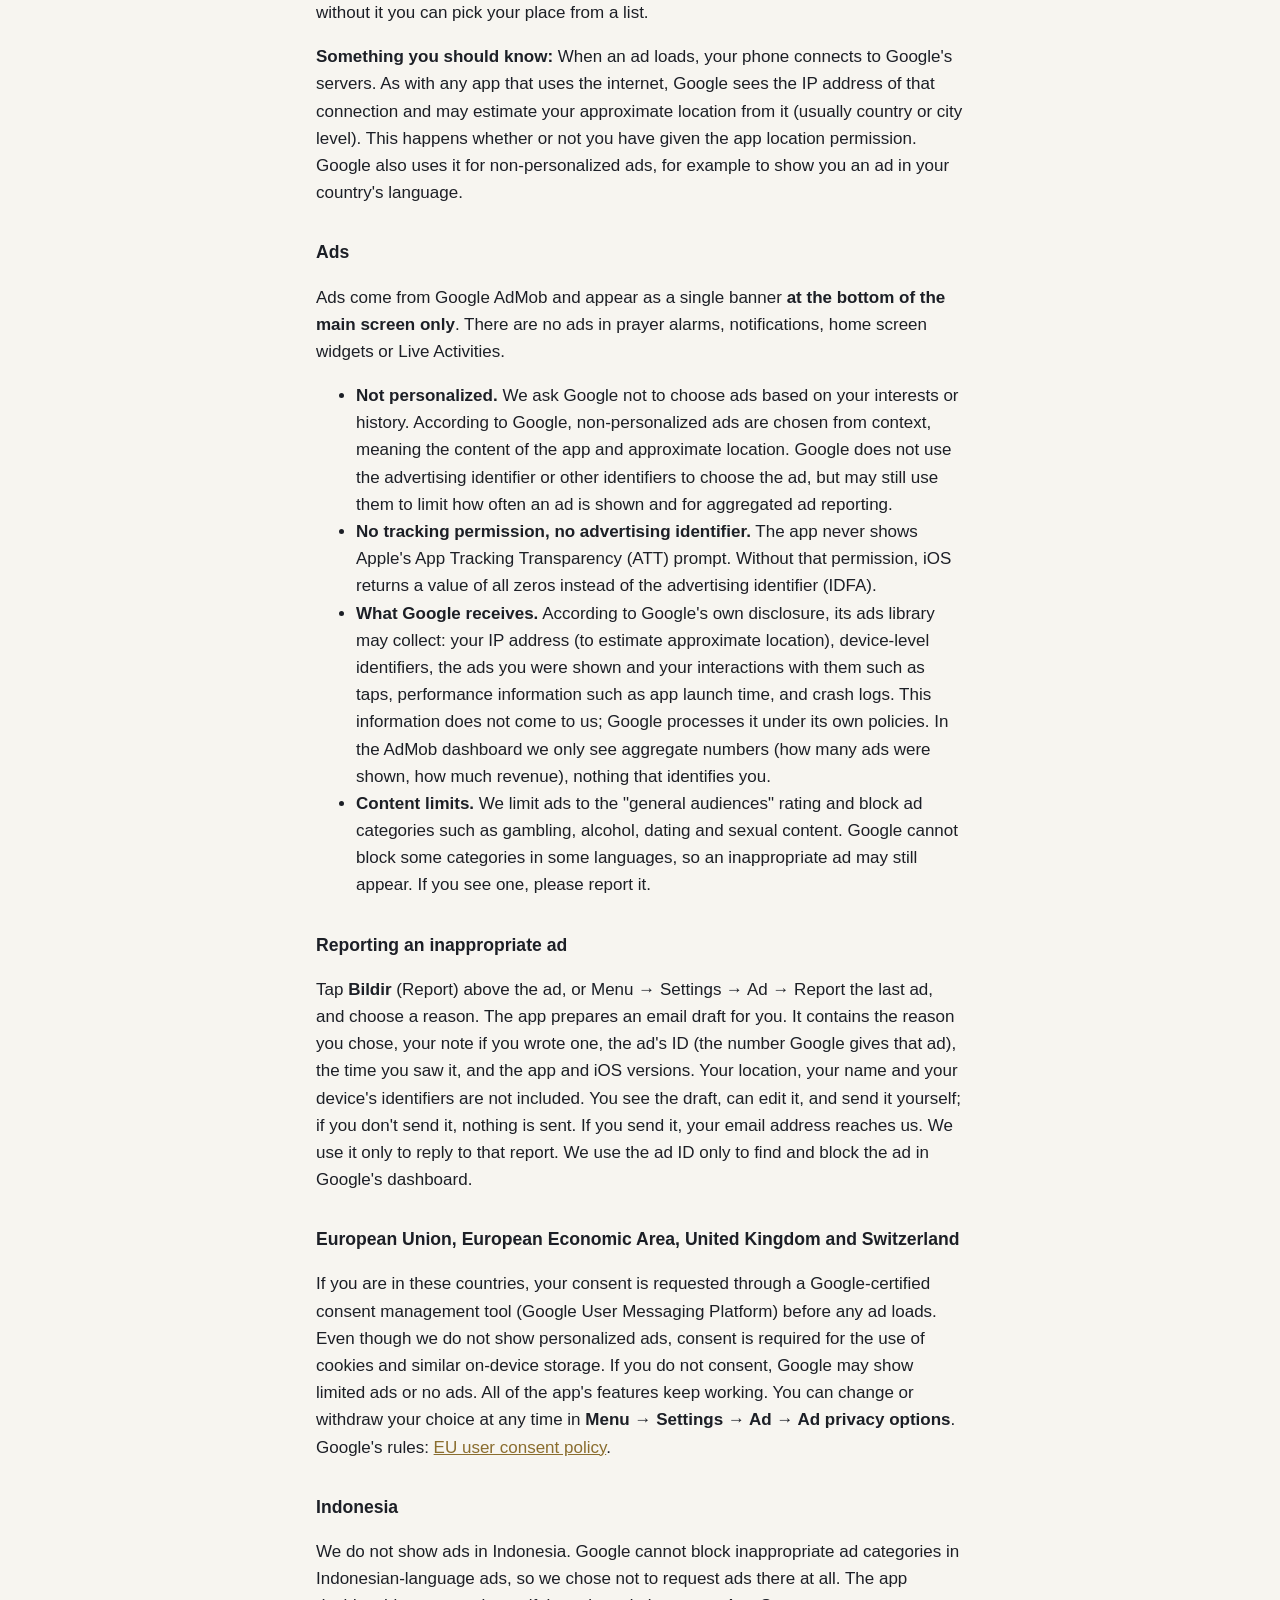
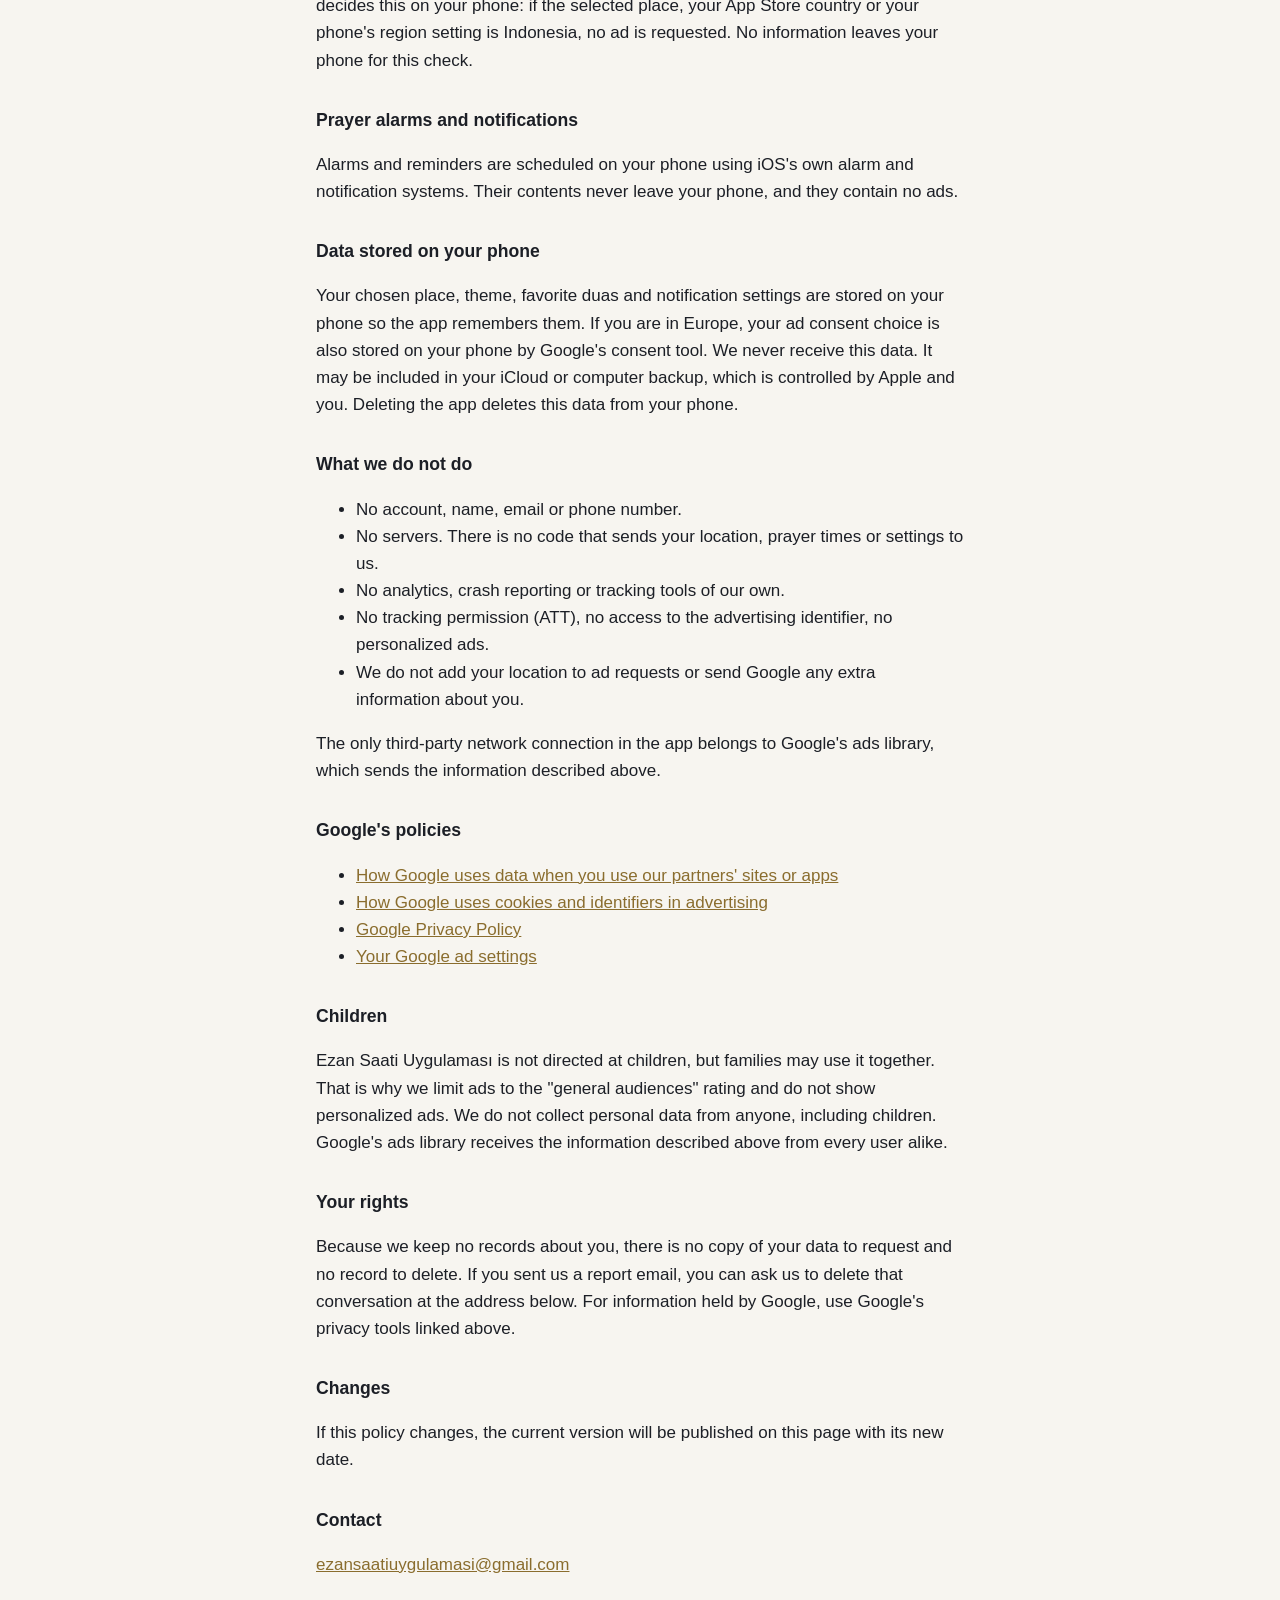
==== commit 64ba5835: "Gizlilik politikası tarihi düzeltildi" ====
--- a/gizlilik.html
+++ b/gizlilik.html
@@ -8,7 +8,7 @@
 <!--
   TASLAK · 23-09-2026 · Reklamlı 1.0 için gizlilik politikası.
   Yayında yayin/github-pages/gizlilik.html'in yerine geçer (aynı stil.css).
-  Yer tutucular: ezansaatiuygulamasi@gmail.com, 24 Eylül 2026, Batuhan Oğan.
+  Yer tutucular: ezansaatiuygulamasi@gmail.com, 23 Eylül 2026, Batuhan Oğan.
   ⚠️ DOĞRULAMA KAPISI (tasarim.md §6.3): "KONUM-KAPISI" işaretli cümleler, Google Mobile Ads
   SDK'sının konum izni varken cihaz konumunu OKUMADIĞI doğrulanmadan yayınlanmaz. Okuyorsa
   bu cümleler değişmeli. 13.10.0 için apple.md ölçtü: ikilide CLLocationManager YOK, kapı geçiyor.
@@ -20,7 +20,7 @@
 <body>
 <main>
   <h1>Gizlilik Politikası</h1>
-  <p class="alt">Ezan Saati Uygulaması · Son güncelleme: 24 Eylül 2026</p>
+  <p class="alt">Ezan Saati Uygulaması · Son güncelleme: 23 Eylül 2026</p>
   <nav><a href="index.html">Ana sayfa</a><a href="#en">English</a></nav>
 
   <div class="kart"><p><strong>Kısaca:</strong> Ezan Saati Uygulaması senden hesap, ad ya da e-posta istemez. Namaz vakitleri, kıble ve ayarların telefonunda hesaplanır ve orada kalır. Sunucumuz yok. Uygulamanın giderlerini karşılamak için yalnız ana ekranın altında Google AdMob'dan gelen küçük bir reklam gösteririz. Reklamlar kişiselleştirilmez, takip izni istemeyiz ve konumunu reklam ağına vermeyiz. Yine de reklam gösterilebilmesi için telefonun Google'a bağlanır ve Google bu sırada IP adresin gibi bazı bilgileri alır. Ayrıntılar aşağıda.</p></div>
@@ -90,7 +90,7 @@
 
   <section id="en" lang="en">
     <h1>Privacy Policy</h1>
-    <p class="alt">Ezan Saati Uygulaması · Last updated: September 24, 2026</p>
+    <p class="alt">Ezan Saati Uygulaması · Last updated: September 23, 2026</p>
     <div class="kart"><p><strong>In short:</strong> Ezan Saati Uygulaması never asks for an account, a name or an email address. Prayer times, the qibla and your settings are calculated and kept on your phone. We have no servers. To cover the app's costs, we show one small ad from Google AdMob, at the bottom of the main screen only. Ads are not personalized, we never ask to track you and we do not give your location to the ad network. Still, to show an ad your phone connects to Google, and Google receives some information such as your IP address. Details below.</p></div>
 
     <h2>Who publishes the app</h2>
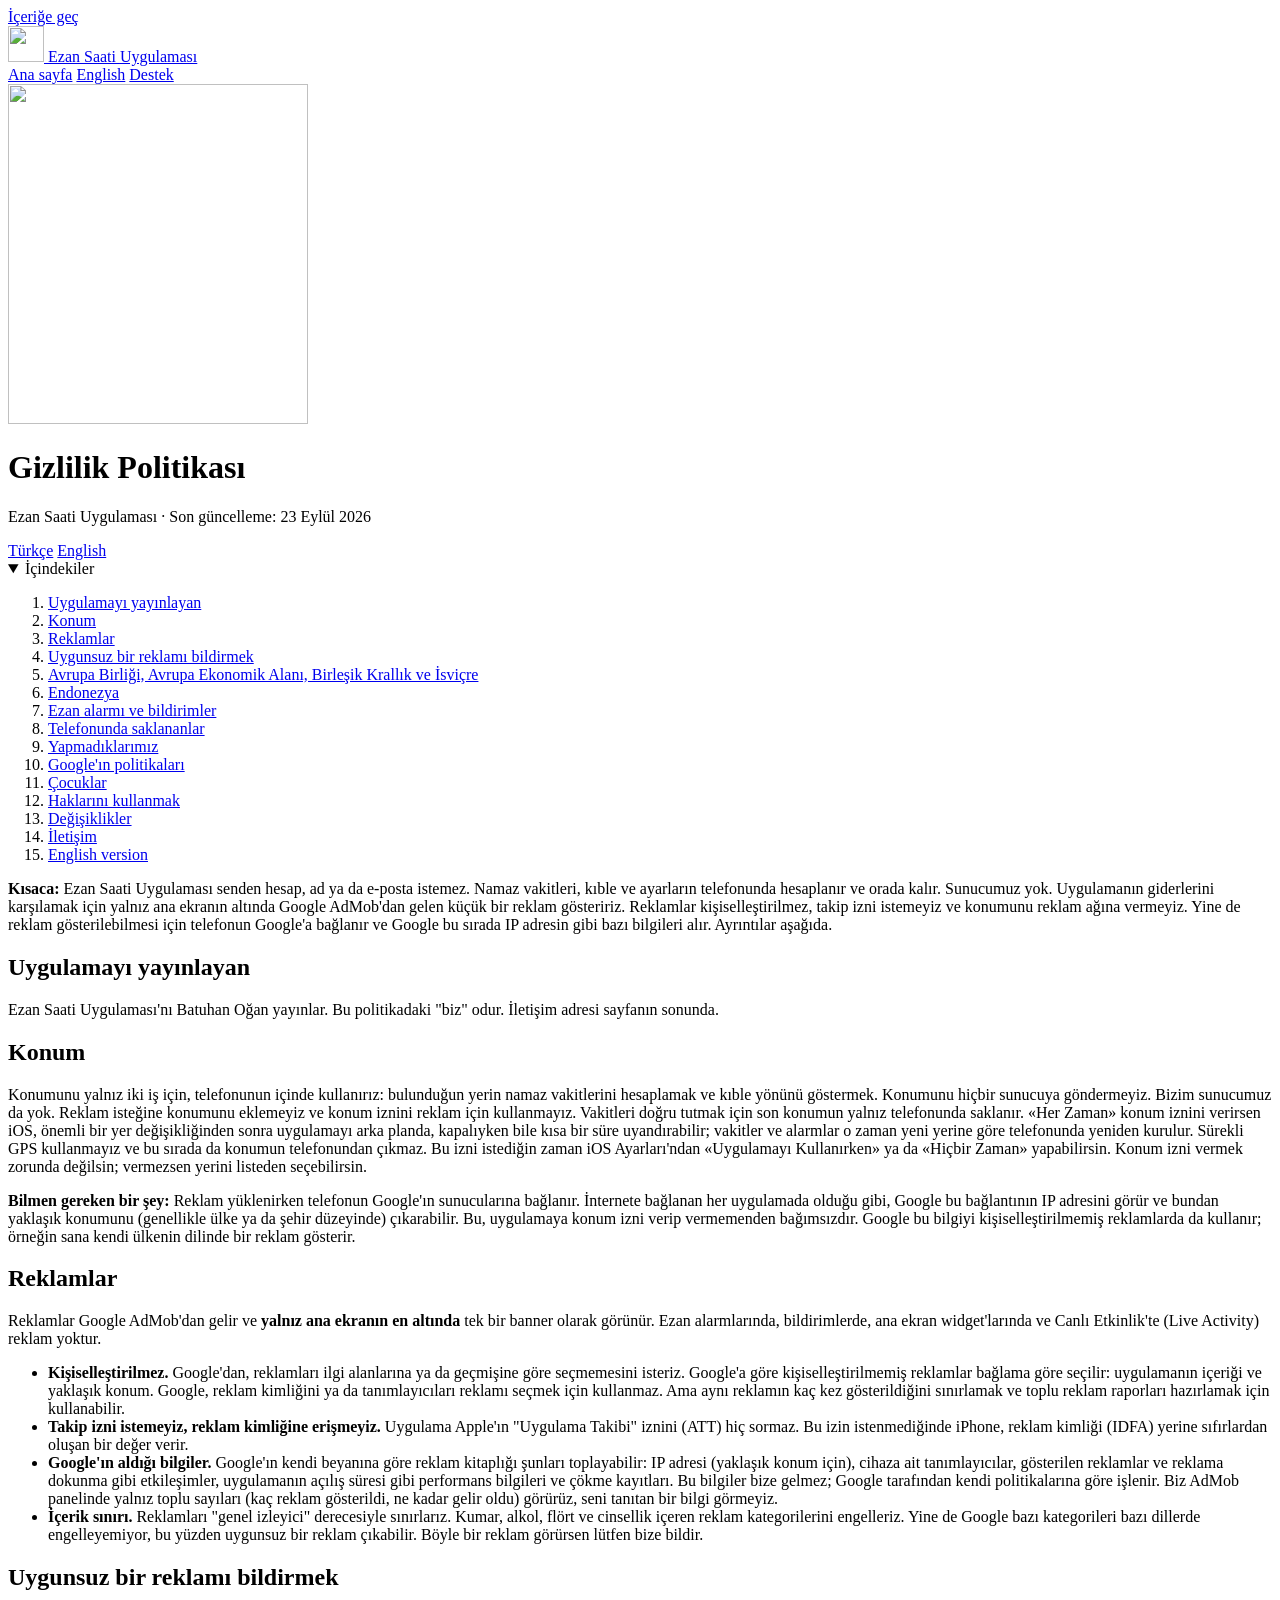
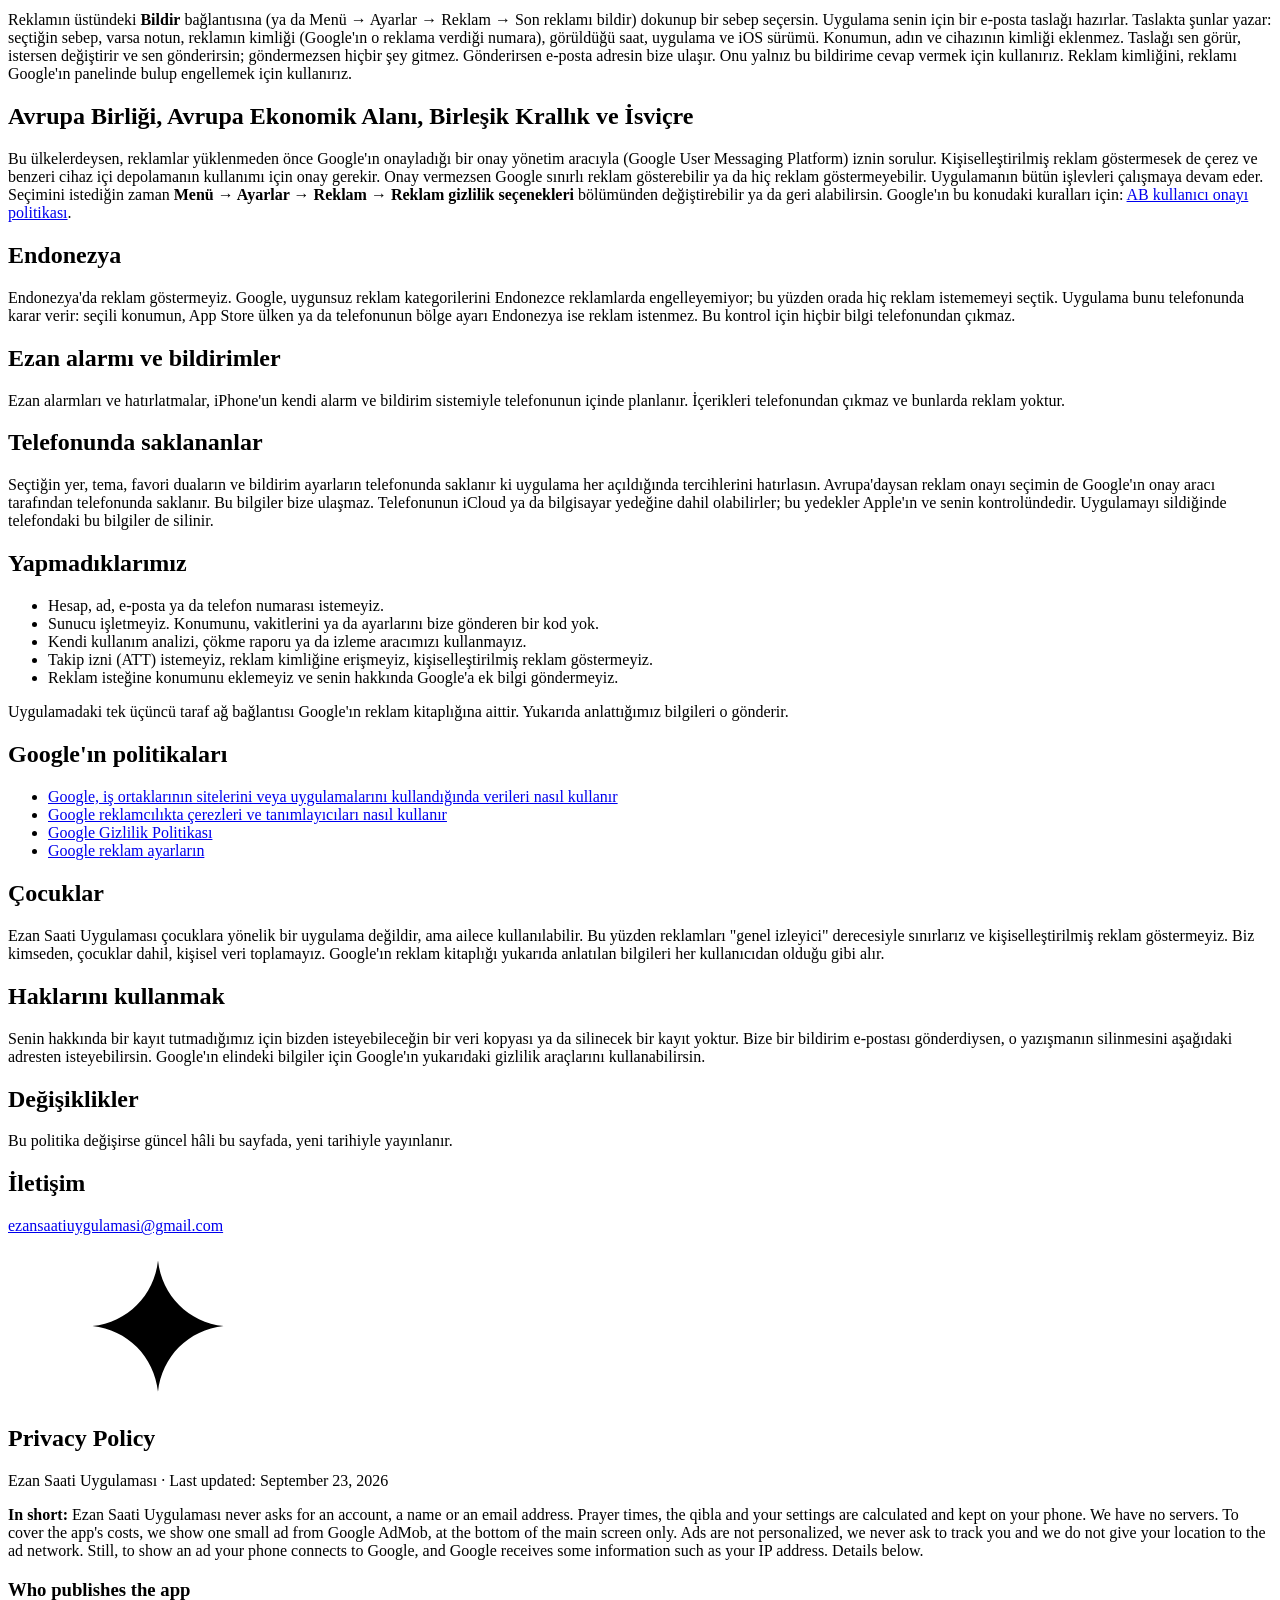
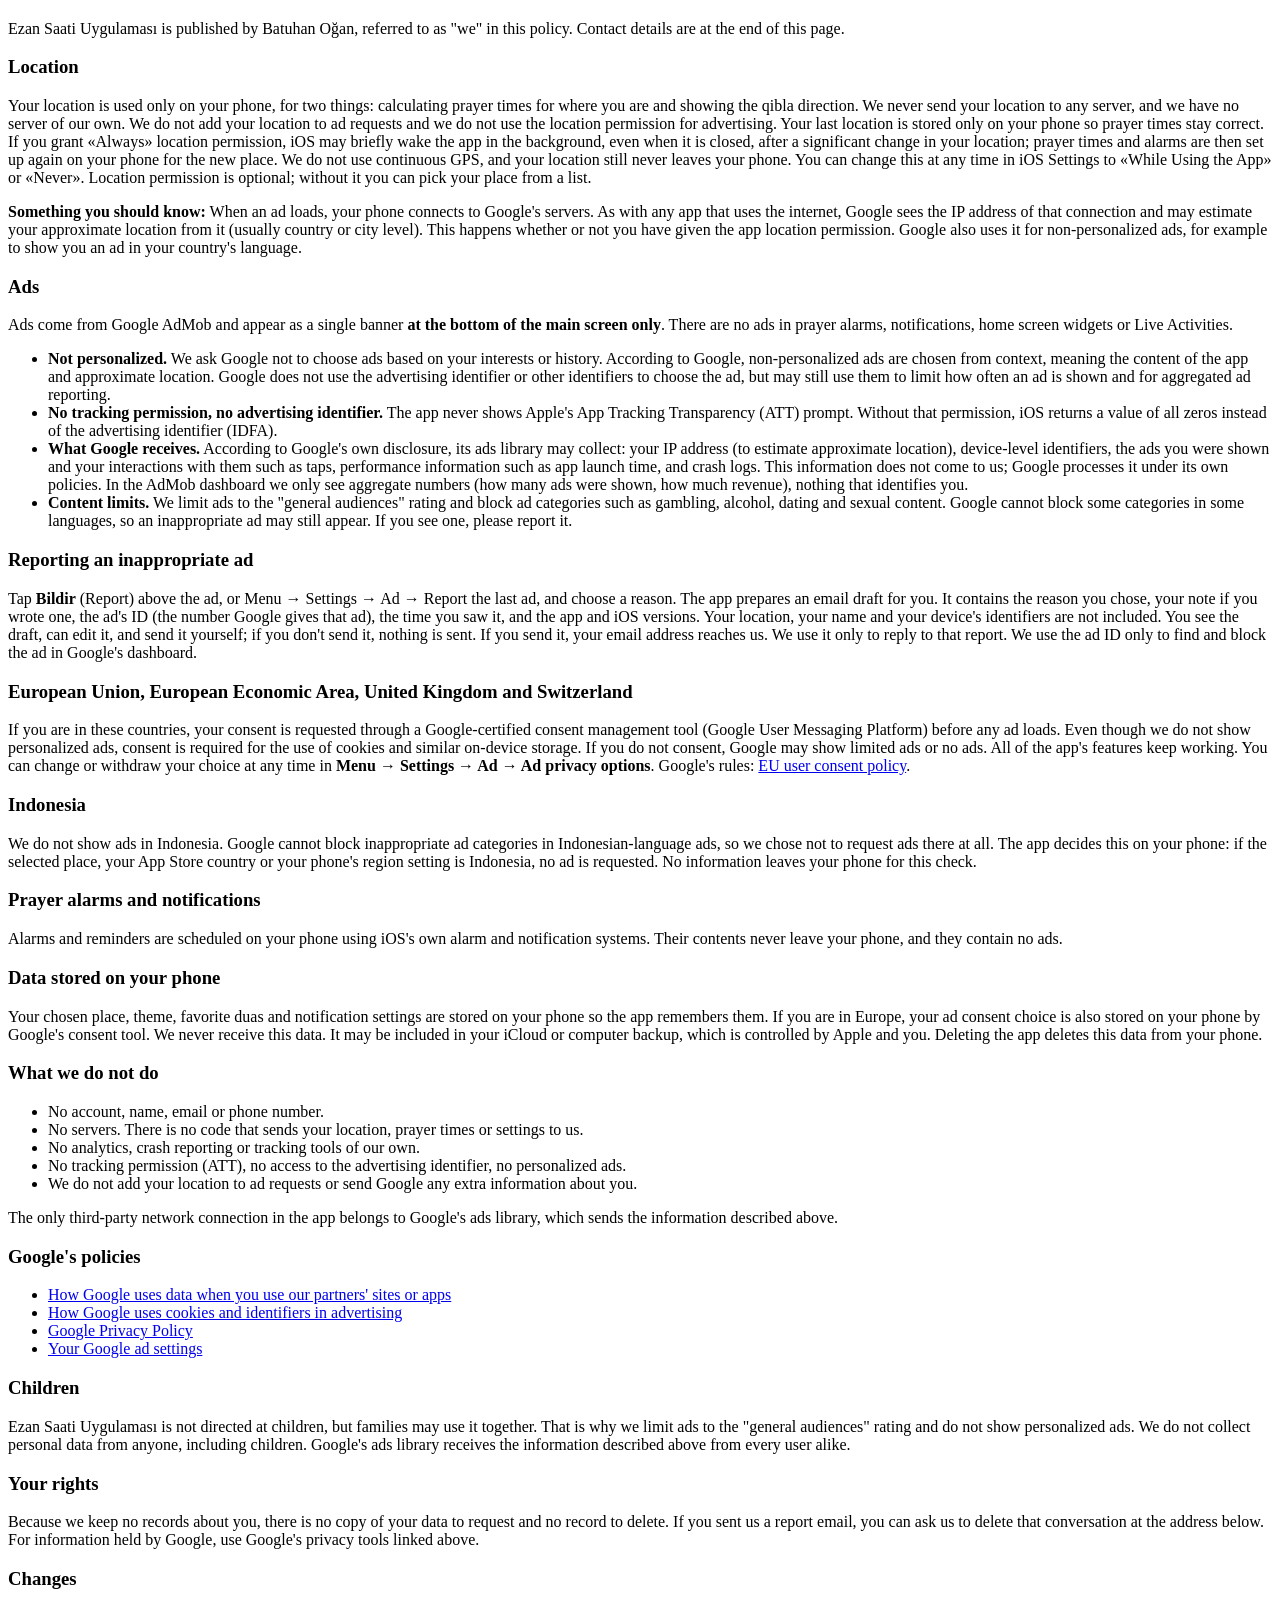
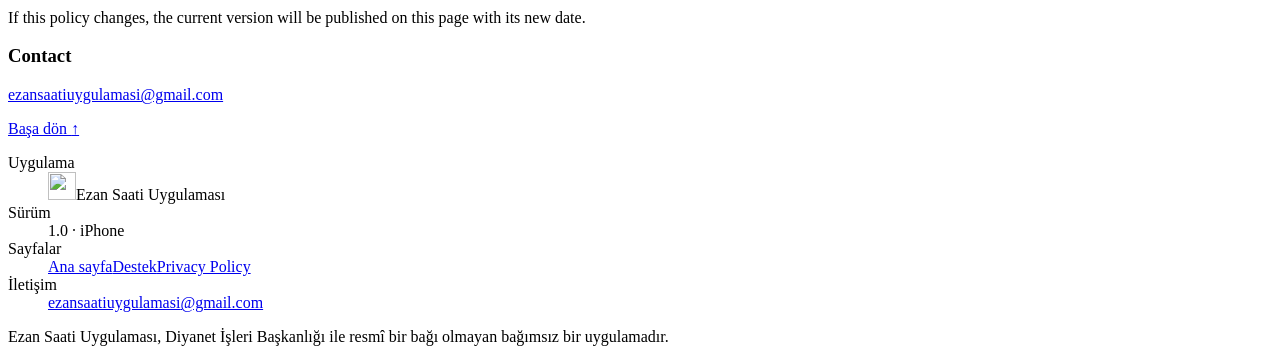
==== commit b25f1831: "Yeni site tasarımı: gece camisi" ====
--- a/gizlilik.html
+++ b/gizlilik.html
@@ -2,37 +2,101 @@
 <html lang="tr">
 <head>
 <meta charset="utf-8">
-<meta name="viewport" content="width=device-width,initial-scale=1">
-<title>Gizlilik — Ezan Saati Uygulaması</title>
-<link rel="stylesheet" href="stil.css">
-<!--
-  TASLAK · 23-09-2026 · Reklamlı 1.0 için gizlilik politikası.
-  Yayında yayin/github-pages/gizlilik.html'in yerine geçer (aynı stil.css).
-  Yer tutucular: ezansaatiuygulamasi@gmail.com, 23 Eylül 2026, Batuhan Oğan.
-  ⚠️ DOĞRULAMA KAPISI (tasarim.md §6.3): "KONUM-KAPISI" işaretli cümleler, Google Mobile Ads
-  SDK'sının konum izni varken cihaz konumunu OKUMADIĞI doğrulanmadan yayınlanmaz. Okuyorsa
-  bu cümleler değişmeli. 13.10.0 için apple.md ölçtü: ikilide CLLocationManager YOK, kapı geçiyor.
-  Her SDK sürüm yükseltmesinde ölçüm tekrarlanmalı.
-  ⚠️ "ENDONEZYA" cümlesi tasarim.md §7.1'deki öneriye göre yazıldı (konum / App Store ülkesi /
-  cihaz bölgesi). Karar farklı olursa cümle de değişmeli.
--->
+<meta name="viewport" content="width=device-width,initial-scale=1,viewport-fit=cover">
+<title>Gizlilik Politikası — Ezan Saati Uygulaması</title>
+<meta name="description" content="Ezan Saati Uygulaması gizlilik politikası: hesap yok, sunucu yok; vakitler, kıble ve ayarlar telefonunda kalır. Reklamlar kişiselleştirilmez. Türkçe ve English.">
+<meta name="theme-color" content="#0D121F">
+<meta name="color-scheme" content="dark light">
+<link rel="canonical" href="https://ezansaatiuygulamasi.github.io/gizlilik.html">
+<link rel="icon" href="favicon.ico" sizes="48x48">
+<link rel="icon" type="image/png" sizes="96x96" href="favicon.png">
+<link rel="apple-touch-icon" href="apple-touch-icon.png">
+<meta property="og:type" content="article">
+<meta property="og:locale" content="tr_TR">
+<meta property="og:site_name" content="Ezan Saati Uygulaması">
+<meta property="og:title" content="Gizlilik Politikası — Ezan Saati Uygulaması">
+<meta property="og:description" content="Hesap yok, sunucu yok; vakitler, kıble ve ayarlar telefonunda kalır. Reklamlar kişiselleştirilmez.">
+<meta property="og:url" content="https://ezansaatiuygulamasi.github.io/gizlilik.html">
+<meta property="og:image" content="https://ezansaatiuygulamasi.github.io/og-gorsel.jpg">
+<meta property="og:image:type" content="image/jpeg">
+<meta property="og:image:width" content="1200">
+<meta property="og:image:height" content="630">
+<meta property="og:image:alt" content="Altın hilal ve cami logosu, altında Ezan Saati Uygulaması yazısı">
+<meta name="twitter:card" content="summary_large_image">
+<link rel="stylesheet" href="css/site.css">
+
 </head>
-<body>
-<main>
-  <h1>Gizlilik Politikası</h1>
-  <p class="alt">Ezan Saati Uygulaması · Son güncelleme: 23 Eylül 2026</p>
-  <nav><a href="index.html">Ana sayfa</a><a href="#en">English</a></nav>
-
-  <div class="kart"><p><strong>Kısaca:</strong> Ezan Saati Uygulaması senden hesap, ad ya da e-posta istemez. Namaz vakitleri, kıble ve ayarların telefonunda hesaplanır ve orada kalır. Sunucumuz yok. Uygulamanın giderlerini karşılamak için yalnız ana ekranın altında Google AdMob'dan gelen küçük bir reklam gösteririz. Reklamlar kişiselleştirilmez, takip izni istemeyiz ve konumunu reklam ağına vermeyiz. Yine de reklam gösterilebilmesi için telefonun Google'a bağlanır ve Google bu sırada IP adresin gibi bazı bilgileri alır. Ayrıntılar aşağıda.</p></div>
-
-  <h2>Uygulamayı yayınlayan</h2>
+<body class="sayfa-kagit">
+<a class="atla" href="#icerik">İçeriğe geç</a>
+
+<svg width="0" height="0" style="position:absolute" aria-hidden="true" focusable="false">
+  <symbol id="yildiz" viewBox="0 0 24 24"><path fill="currentColor" d="M12 1.5c.6 5.6 4.9 9.9 10.5 10.5-5.6.6-9.9 4.9-10.5 10.5C11.4 16.9 7.1 12.6 1.5 12 7.1 11.4 11.4 7.1 12 1.5z"/></symbol>
+</svg>
+
+<header class="ust">
+  <div class="ust__ic">
+    <a class="marka" href="./" aria-label="Ezan Saati Uygulaması, ana sayfa">
+      <img class="marka__simge" src="varliklar/marka/simge-72.webp" srcset="varliklar/marka/simge-72.webp 2x, varliklar/marka/simge-108.webp 3x" width="36" height="36" alt="">
+      <span class="marka__ad">Ezan Saati <span>Uygulaması</span></span>
+    </a>
+    <nav class="ust__nav" aria-label="Site">
+      <a href="./">Ana sayfa</a>
+      <a href="#en" hreflang="en" lang="en">English</a>
+      <a class="ust__destek" href="./#destek">Destek</a>
+    </nav>
+  </div>
+</header>
+
+<main id="icerik">
+  <header class="belge-bas">
+    <img class="belge-bas__kemer" src="varliklar/sahne/kemer.webp" alt="" width="300" height="340">
+    <h1>Gizlilik Politikası</h1>
+    <p class="meta">Ezan Saati Uygulaması · Son güncelleme: 23 Eylül 2026</p>
+    <nav class="dil-sec" aria-label="Dil">
+      <a href="#tr" aria-current="true">Türkçe</a>
+      <a href="#en" hreflang="en" lang="en">English</a>
+    </nav>
+  </header>
+
+  <div class="belge">
+    <div class="kap belge__izgara">
+      <nav class="icindekiler" aria-label="İçindekiler">
+        <details open>
+          <summary>İçindekiler</summary>
+          <ol>
+            <li><a href="#uygulamayi-yayinlayan">Uygulamayı yayınlayan</a></li>
+            <li><a href="#konum">Konum</a></li>
+            <li><a href="#reklamlar">Reklamlar</a></li>
+            <li><a href="#uygunsuz-bir-reklami-bildirmek">Uygunsuz bir reklamı bildirmek</a></li>
+            <li><a href="#avrupa-birligi-avrupa-ekonomik-alani-bir">Avrupa Birliği, Avrupa Ekonomik Alanı, Birleşik Krallık ve İsviçre</a></li>
+            <li><a href="#endonezya">Endonezya</a></li>
+            <li><a href="#ezan-alarmi-ve-bildirimler">Ezan alarmı ve bildirimler</a></li>
+            <li><a href="#telefonunda-saklananlar">Telefonunda saklananlar</a></li>
+            <li><a href="#yapmadiklarimiz">Yapmadıklarımız</a></li>
+            <li><a href="#google-in-politikalari">Google'ın politikaları</a></li>
+            <li><a href="#cocuklar">Çocuklar</a></li>
+            <li><a href="#haklarini-kullanmak">Haklarını kullanmak</a></li>
+            <li><a href="#degisiklikler">Değişiklikler</a></li>
+            <li><a href="#iletisim">İletişim</a></li>
+            <li lang="en"><a href="#en" hreflang="en">English version</a></li>
+          </ol>
+        </details>
+      </nav>
+
+      <article class="metin" id="tr">
+
+  
+
+  <div class="kisaca"><p><strong>Kısaca:</strong> Ezan Saati Uygulaması senden hesap, ad ya da e-posta istemez. Namaz vakitleri, kıble ve ayarların telefonunda hesaplanır ve orada kalır. Sunucumuz yok. Uygulamanın giderlerini karşılamak için yalnız ana ekranın altında Google AdMob'dan gelen küçük bir reklam gösteririz. Reklamlar kişiselleştirilmez, takip izni istemeyiz ve konumunu reklam ağına vermeyiz. Yine de reklam gösterilebilmesi için telefonun Google'a bağlanır ve Google bu sırada IP adresin gibi bazı bilgileri alır. Ayrıntılar aşağıda.</p></div>
+
+  <h2 id="uygulamayi-yayinlayan">Uygulamayı yayınlayan</h2>
   <p>Ezan Saati Uygulaması'nı Batuhan Oğan yayınlar. Bu politikadaki "biz" odur. İletişim adresi sayfanın sonunda.</p>
 
-  <h2>Konum</h2>
-  <p>Konumunu yalnız iki iş için, telefonunun içinde kullanırız: bulunduğun yerin namaz vakitlerini hesaplamak ve kıble yönünü göstermek. Konumunu hiçbir sunucuya göndermeyiz. Bizim sunucumuz da yok. <!-- KONUM-KAPISI -->Reklam isteğine konumunu eklemeyiz ve konum iznini reklam için kullanmayız.<!-- /KONUM-KAPISI --> Vakitleri doğru tutmak için son konumun yalnız telefonunda saklanır. Konum izni vermek zorunda değilsin; vermezsen yerini listeden seçebilirsin.</p>
+  <h2 id="konum">Konum</h2>
+  <p>Konumunu yalnız iki iş için, telefonunun içinde kullanırız: bulunduğun yerin namaz vakitlerini hesaplamak ve kıble yönünü göstermek. Konumunu hiçbir sunucuya göndermeyiz. Bizim sunucumuz da yok. Reklam isteğine konumunu eklemeyiz ve konum iznini reklam için kullanmayız. Vakitleri doğru tutmak için son konumun yalnız telefonunda saklanır. «Her Zaman» konum iznini verirsen iOS, önemli bir yer değişikliğinden sonra uygulamayı arka planda, kapalıyken bile kısa bir süre uyandırabilir; vakitler ve alarmlar o zaman yeni yerine göre telefonunda yeniden kurulur. Sürekli GPS kullanmayız ve bu sırada da konumun telefonundan çıkmaz. Bu izni istediğin zaman iOS Ayarları'ndan «Uygulamayı Kullanırken» ya da «Hiçbir Zaman» yapabilirsin. Konum izni vermek zorunda değilsin; vermezsen yerini listeden seçebilirsin.</p>
   <p><strong>Bilmen gereken bir şey:</strong> Reklam yüklenirken telefonun Google'ın sunucularına bağlanır. İnternete bağlanan her uygulamada olduğu gibi, Google bu bağlantının IP adresini görür ve bundan yaklaşık konumunu (genellikle ülke ya da şehir düzeyinde) çıkarabilir. Bu, uygulamaya konum izni verip vermemenden bağımsızdır. Google bu bilgiyi kişiselleştirilmemiş reklamlarda da kullanır; örneğin sana kendi ülkenin dilinde bir reklam gösterir.</p>
 
-  <h2>Reklamlar</h2>
+  <h2 id="reklamlar">Reklamlar</h2>
   <p>Reklamlar Google AdMob'dan gelir ve <strong>yalnız ana ekranın en altında</strong> tek bir banner olarak görünür. Ezan alarmlarında, bildirimlerde, ana ekran widget'larında ve Canlı Etkinlik'te (Live Activity) reklam yoktur.</p>
   <ul>
     <li><strong>Kişiselleştirilmez.</strong> Google'dan, reklamları ilgi alanlarına ya da geçmişine göre seçmemesini isteriz. Google'a göre kişiselleştirilmemiş reklamlar bağlama göre seçilir: uygulamanın içeriği ve yaklaşık konum. Google, reklam kimliğini ya da tanımlayıcıları reklamı seçmek için kullanmaz. Ama aynı reklamın kaç kez gösterildiğini sınırlamak ve toplu reklam raporları hazırlamak için kullanabilir.</li>
@@ -41,22 +105,22 @@
     <li><strong>İçerik sınırı.</strong> Reklamları "genel izleyici" derecesiyle sınırlarız. Kumar, alkol, flört ve cinsellik içeren reklam kategorilerini engelleriz. Yine de Google bazı kategorileri bazı dillerde engelleyemiyor, bu yüzden uygunsuz bir reklam çıkabilir. Böyle bir reklam görürsen lütfen bize bildir.</li>
   </ul>
 
-  <h2>Uygunsuz bir reklamı bildirmek</h2>
+  <h2 id="uygunsuz-bir-reklami-bildirmek">Uygunsuz bir reklamı bildirmek</h2>
   <p>Reklamın üstündeki <strong>Bildir</strong> bağlantısına (ya da Menü → Ayarlar → Reklam → Son reklamı bildir) dokunup bir sebep seçersin. Uygulama senin için bir e-posta taslağı hazırlar. Taslakta şunlar yazar: seçtiğin sebep, varsa notun, reklamın kimliği (Google'ın o reklama verdiği numara), görüldüğü saat, uygulama ve iOS sürümü. Konumun, adın ve cihazının kimliği eklenmez. Taslağı sen görür, istersen değiştirir ve sen gönderirsin; göndermezsen hiçbir şey gitmez. Gönderirsen e-posta adresin bize ulaşır. Onu yalnız bu bildirime cevap vermek için kullanırız. Reklam kimliğini, reklamı Google'ın panelinde bulup engellemek için kullanırız.</p>
 
-  <h2>Avrupa Birliği, Avrupa Ekonomik Alanı, Birleşik Krallık ve İsviçre</h2>
+  <h2 id="avrupa-birligi-avrupa-ekonomik-alani-bir">Avrupa Birliği, Avrupa Ekonomik Alanı, Birleşik Krallık ve İsviçre</h2>
   <p>Bu ülkelerdeysen, reklamlar yüklenmeden önce Google'ın onayladığı bir onay yönetim aracıyla (Google User Messaging Platform) iznin sorulur. Kişiselleştirilmiş reklam göstermesek de çerez ve benzeri cihaz içi depolamanın kullanımı için onay gerekir. Onay vermezsen Google sınırlı reklam gösterebilir ya da hiç reklam göstermeyebilir. Uygulamanın bütün işlevleri çalışmaya devam eder. Seçimini istediğin zaman <strong>Menü → Ayarlar → Reklam → Reklam gizlilik seçenekleri</strong> bölümünden değiştirebilir ya da geri alabilirsin. Google'ın bu konudaki kuralları için: <a href="https://www.google.com/about/company/user-consent-policy/">AB kullanıcı onayı politikası</a>.</p>
 
-  <h2>Endonezya</h2>
-  <p>Endonezya'da reklam göstermeyiz. Google, uygunsuz reklam kategorilerini Endonezce reklamlarda engelleyemiyor; bu yüzden orada hiç reklam istememeyi seçtik. <!-- ENDONEZYA -->Uygulama bunu telefonunda karar verir: seçili konumun, App Store ülken ya da telefonunun bölge ayarı Endonezya ise reklam istenmez. Bu kontrol için hiçbir bilgi telefonundan çıkmaz.<!-- /ENDONEZYA --></p>
-
-  <h2>Ezan alarmı ve bildirimler</h2>
+  <h2 id="endonezya">Endonezya</h2>
+  <p>Endonezya'da reklam göstermeyiz. Google, uygunsuz reklam kategorilerini Endonezce reklamlarda engelleyemiyor; bu yüzden orada hiç reklam istememeyi seçtik. Uygulama bunu telefonunda karar verir: seçili konumun, App Store ülken ya da telefonunun bölge ayarı Endonezya ise reklam istenmez. Bu kontrol için hiçbir bilgi telefonundan çıkmaz.</p>
+
+  <h2 id="ezan-alarmi-ve-bildirimler">Ezan alarmı ve bildirimler</h2>
   <p>Ezan alarmları ve hatırlatmalar, iPhone'un kendi alarm ve bildirim sistemiyle telefonunun içinde planlanır. İçerikleri telefonundan çıkmaz ve bunlarda reklam yoktur.</p>
 
-  <h2>Telefonunda saklananlar</h2>
+  <h2 id="telefonunda-saklananlar">Telefonunda saklananlar</h2>
   <p>Seçtiğin yer, tema, favori duaların ve bildirim ayarların telefonunda saklanır ki uygulama her açıldığında tercihlerini hatırlasın. Avrupa'daysan reklam onayı seçimin de Google'ın onay aracı tarafından telefonunda saklanır. Bu bilgiler bize ulaşmaz. Telefonunun iCloud ya da bilgisayar yedeğine dahil olabilirler; bu yedekler Apple'ın ve senin kontrolündedir. Uygulamayı sildiğinde telefondaki bu bilgiler de silinir.</p>
 
-  <h2>Yapmadıklarımız</h2>
+  <h2 id="yapmadiklarimiz">Yapmadıklarımız</h2>
   <ul>
     <li>Hesap, ad, e-posta ya da telefon numarası istemeyiz.</li>
     <li>Sunucu işletmeyiz. Konumunu, vakitlerini ya da ayarlarını bize gönderen bir kod yok.</li>
@@ -66,7 +130,7 @@
   </ul>
   <p>Uygulamadaki tek üçüncü taraf ağ bağlantısı Google'ın reklam kitaplığına aittir. Yukarıda anlattığımız bilgileri o gönderir.</p>
 
-  <h2>Google'ın politikaları</h2>
+  <h2 id="google-in-politikalari">Google'ın politikaları</h2>
   <ul>
     <li><a href="https://policies.google.com/technologies/partner-sites">Google, iş ortaklarının sitelerini veya uygulamalarını kullandığında verileri nasıl kullanır</a></li>
     <li><a href="https://policies.google.com/technologies/ads">Google reklamcılıkta çerezleri ve tanımlayıcıları nasıl kullanır</a></li>
@@ -74,33 +138,32 @@
     <li><a href="https://myadcenter.google.com/">Google reklam ayarların</a></li>
   </ul>
 
-  <h2>Çocuklar</h2>
+  <h2 id="cocuklar">Çocuklar</h2>
   <p>Ezan Saati Uygulaması çocuklara yönelik bir uygulama değildir, ama ailece kullanılabilir. Bu yüzden reklamları "genel izleyici" derecesiyle sınırlarız ve kişiselleştirilmiş reklam göstermeyiz. Biz kimseden, çocuklar dahil, kişisel veri toplamayız. Google'ın reklam kitaplığı yukarıda anlatılan bilgileri her kullanıcıdan olduğu gibi alır.</p>
 
-  <h2>Haklarını kullanmak</h2>
+  <h2 id="haklarini-kullanmak">Haklarını kullanmak</h2>
   <p>Senin hakkında bir kayıt tutmadığımız için bizden isteyebileceğin bir veri kopyası ya da silinecek bir kayıt yoktur. Bize bir bildirim e-postası gönderdiysen, o yazışmanın silinmesini aşağıdaki adresten isteyebilirsin. Google'ın elindeki bilgiler için Google'ın yukarıdaki gizlilik araçlarını kullanabilirsin.</p>
 
-  <h2>Değişiklikler</h2>
+  <h2 id="degisiklikler">Değişiklikler</h2>
   <p>Bu politika değişirse güncel hâli bu sayfada, yeni tarihiyle yayınlanır.</p>
 
-  <h2>İletişim</h2>
+  <h2 id="iletisim">İletişim</h2>
   <p><a href="mailto:ezansaatiuygulamasi@gmail.com">ezansaatiuygulamasi@gmail.com</a></p>
 
-  <hr>
-
-  <section id="en" lang="en">
-    <h1>Privacy Policy</h1>
-    <p class="alt">Ezan Saati Uygulaması · Last updated: September 23, 2026</p>
-    <div class="kart"><p><strong>In short:</strong> Ezan Saati Uygulaması never asks for an account, a name or an email address. Prayer times, the qibla and your settings are calculated and kept on your phone. We have no servers. To cover the app's costs, we show one small ad from Google AdMob, at the bottom of the main screen only. Ads are not personalized, we never ask to track you and we do not give your location to the ad network. Still, to show an ad your phone connects to Google, and Google receives some information such as your IP address. Details below.</p></div>
-
-    <h2>Who publishes the app</h2>
+  <div class="sus ayrac" aria-hidden="true"><svg><use href="#yildiz"/></svg></div>
+
+  <section id="en" lang="en" aria-labelledby="en-baslik">
+    <header class="en-bas"><h2 id="en-baslik">Privacy Policy</h2><p class="meta">Ezan Saati Uygulaması · Last updated: September 23, 2026</p></header>
+    <div class="kisaca"><p><strong>In short:</strong> Ezan Saati Uygulaması never asks for an account, a name or an email address. Prayer times, the qibla and your settings are calculated and kept on your phone. We have no servers. To cover the app's costs, we show one small ad from Google AdMob, at the bottom of the main screen only. Ads are not personalized, we never ask to track you and we do not give your location to the ad network. Still, to show an ad your phone connects to Google, and Google receives some information such as your IP address. Details below.</p></div>
+
+    <h3 id="en-who-publishes-the-app">Who publishes the app</h3>
     <p>Ezan Saati Uygulaması is published by Batuhan Oğan, referred to as "we" in this policy. Contact details are at the end of this page.</p>
 
-    <h2>Location</h2>
-    <p>Your location is used only on your phone, for two things: calculating prayer times for where you are and showing the qibla direction. We never send your location to any server, and we have no server of our own. <!-- KONUM-KAPISI -->We do not add your location to ad requests and we do not use the location permission for advertising.<!-- /KONUM-KAPISI --> Your last location is stored only on your phone so prayer times stay correct. Location permission is optional; without it you can pick your place from a list.</p>
+    <h3 id="en-location">Location</h3>
+    <p>Your location is used only on your phone, for two things: calculating prayer times for where you are and showing the qibla direction. We never send your location to any server, and we have no server of our own. We do not add your location to ad requests and we do not use the location permission for advertising. Your last location is stored only on your phone so prayer times stay correct. If you grant «Always» location permission, iOS may briefly wake the app in the background, even when it is closed, after a significant change in your location; prayer times and alarms are then set up again on your phone for the new place. We do not use continuous GPS, and your location still never leaves your phone. You can change this at any time in iOS Settings to «While Using the App» or «Never». Location permission is optional; without it you can pick your place from a list.</p>
     <p><strong>Something you should know:</strong> When an ad loads, your phone connects to Google's servers. As with any app that uses the internet, Google sees the IP address of that connection and may estimate your approximate location from it (usually country or city level). This happens whether or not you have given the app location permission. Google also uses it for non-personalized ads, for example to show you an ad in your country's language.</p>
 
-    <h2>Ads</h2>
+    <h3 id="en-ads">Ads</h3>
     <p>Ads come from Google AdMob and appear as a single banner <strong>at the bottom of the main screen only</strong>. There are no ads in prayer alarms, notifications, home screen widgets or Live Activities.</p>
     <ul>
       <li><strong>Not personalized.</strong> We ask Google not to choose ads based on your interests or history. According to Google, non-personalized ads are chosen from context, meaning the content of the app and approximate location. Google does not use the advertising identifier or other identifiers to choose the ad, but may still use them to limit how often an ad is shown and for aggregated ad reporting.</li>
@@ -109,22 +172,22 @@
       <li><strong>Content limits.</strong> We limit ads to the "general audiences" rating and block ad categories such as gambling, alcohol, dating and sexual content. Google cannot block some categories in some languages, so an inappropriate ad may still appear. If you see one, please report it.</li>
     </ul>
 
-    <h2>Reporting an inappropriate ad</h2>
+    <h3 id="en-reporting-an-inappropriate-ad">Reporting an inappropriate ad</h3>
     <p>Tap <strong>Bildir</strong> (Report) above the ad, or Menu → Settings → Ad → Report the last ad, and choose a reason. The app prepares an email draft for you. It contains the reason you chose, your note if you wrote one, the ad's ID (the number Google gives that ad), the time you saw it, and the app and iOS versions. Your location, your name and your device's identifiers are not included. You see the draft, can edit it, and send it yourself; if you don't send it, nothing is sent. If you send it, your email address reaches us. We use it only to reply to that report. We use the ad ID only to find and block the ad in Google's dashboard.</p>
 
-    <h2>European Union, European Economic Area, United Kingdom and Switzerland</h2>
+    <h3 id="en-european-union-european-economic-area-un">European Union, European Economic Area, United Kingdom and Switzerland</h3>
     <p>If you are in these countries, your consent is requested through a Google-certified consent management tool (Google User Messaging Platform) before any ad loads. Even though we do not show personalized ads, consent is required for the use of cookies and similar on-device storage. If you do not consent, Google may show limited ads or no ads. All of the app's features keep working. You can change or withdraw your choice at any time in <strong>Menu → Settings → Ad → Ad privacy options</strong>. Google's rules: <a href="https://www.google.com/about/company/user-consent-policy/">EU user consent policy</a>.</p>
 
-    <h2>Indonesia</h2>
-    <p>We do not show ads in Indonesia. Google cannot block inappropriate ad categories in Indonesian-language ads, so we chose not to request ads there at all. <!-- ENDONEZYA -->The app decides this on your phone: if the selected place, your App Store country or your phone's region setting is Indonesia, no ad is requested. No information leaves your phone for this check.<!-- /ENDONEZYA --></p>
-
-    <h2>Prayer alarms and notifications</h2>
+    <h3 id="en-indonesia">Indonesia</h3>
+    <p>We do not show ads in Indonesia. Google cannot block inappropriate ad categories in Indonesian-language ads, so we chose not to request ads there at all. The app decides this on your phone: if the selected place, your App Store country or your phone's region setting is Indonesia, no ad is requested. No information leaves your phone for this check.</p>
+
+    <h3 id="en-prayer-alarms-and-notifications">Prayer alarms and notifications</h3>
     <p>Alarms and reminders are scheduled on your phone using iOS's own alarm and notification systems. Their contents never leave your phone, and they contain no ads.</p>
 
-    <h2>Data stored on your phone</h2>
+    <h3 id="en-data-stored-on-your-phone">Data stored on your phone</h3>
     <p>Your chosen place, theme, favorite duas and notification settings are stored on your phone so the app remembers them. If you are in Europe, your ad consent choice is also stored on your phone by Google's consent tool. We never receive this data. It may be included in your iCloud or computer backup, which is controlled by Apple and you. Deleting the app deletes this data from your phone.</p>
 
-    <h2>What we do not do</h2>
+    <h3 id="en-what-we-do-not-do">What we do not do</h3>
     <ul>
       <li>No account, name, email or phone number.</li>
       <li>No servers. There is no code that sends your location, prayer times or settings to us.</li>
@@ -134,7 +197,7 @@
     </ul>
     <p>The only third-party network connection in the app belongs to Google's ads library, which sends the information described above.</p>
 
-    <h2>Google's policies</h2>
+    <h3 id="en-google-s-policies">Google's policies</h3>
     <ul>
       <li><a href="https://policies.google.com/technologies/partner-sites">How Google uses data when you use our partners' sites or apps</a></li>
       <li><a href="https://policies.google.com/technologies/ads">How Google uses cookies and identifiers in advertising</a></li>
@@ -142,18 +205,35 @@
       <li><a href="https://myadcenter.google.com/">Your Google ad settings</a></li>
     </ul>
 
-    <h2>Children</h2>
+    <h3 id="en-children">Children</h3>
     <p>Ezan Saati Uygulaması is not directed at children, but families may use it together. That is why we limit ads to the "general audiences" rating and do not show personalized ads. We do not collect personal data from anyone, including children. Google's ads library receives the information described above from every user alike.</p>
 
-    <h2>Your rights</h2>
+    <h3 id="en-your-rights">Your rights</h3>
     <p>Because we keep no records about you, there is no copy of your data to request and no record to delete. If you sent us a report email, you can ask us to delete that conversation at the address below. For information held by Google, use Google's privacy tools linked above.</p>
 
-    <h2>Changes</h2>
+    <h3 id="en-changes">Changes</h3>
     <p>If this policy changes, the current version will be published on this page with its new date.</p>
 
-    <h2>Contact</h2>
+    <h3 id="en-contact">Contact</h3>
     <p><a href="mailto:ezansaatiuygulamasi@gmail.com">ezansaatiuygulamasi@gmail.com</a></p>
   </section>
+
+        <a class="bag yukari" href="#icerik">Başa dön <span aria-hidden="true">↑</span></a>
+      </article>
+    </div>
+  </div>
 </main>
+
+<footer class="alt">
+  <div class="kap">
+    <dl class="antet">
+      <div class="antet__uygulama"><dt>Uygulama</dt><dd><img src="varliklar/marka/simge-72.webp" width="28" height="28" alt="" loading="lazy">Ezan Saati Uygulaması</dd></div>
+      <div class="antet__surum"><dt>Sürüm</dt><dd>1.0 · iPhone</dd></div>
+      <div class="antet__sayfalar"><dt>Sayfalar</dt><dd><a href="./">Ana sayfa</a><a href="./#destek">Destek</a><a href="#en" hreflang="en" lang="en">Privacy Policy</a></dd></div>
+      <div class="antet__iletisim"><dt>İletişim</dt><dd><a href="mailto:ezansaatiuygulamasi@gmail.com">ezansaatiuygulamasi<wbr>@gmail.com</a></dd></div>
+    </dl>
+    <p class="alt__not">Ezan Saati Uygulaması, Diyanet İşleri Başkanlığı ile resmî bir bağı olmayan bağımsız bir uygulamadır.</p>
+  </div>
+</footer>
 </body>
 </html>
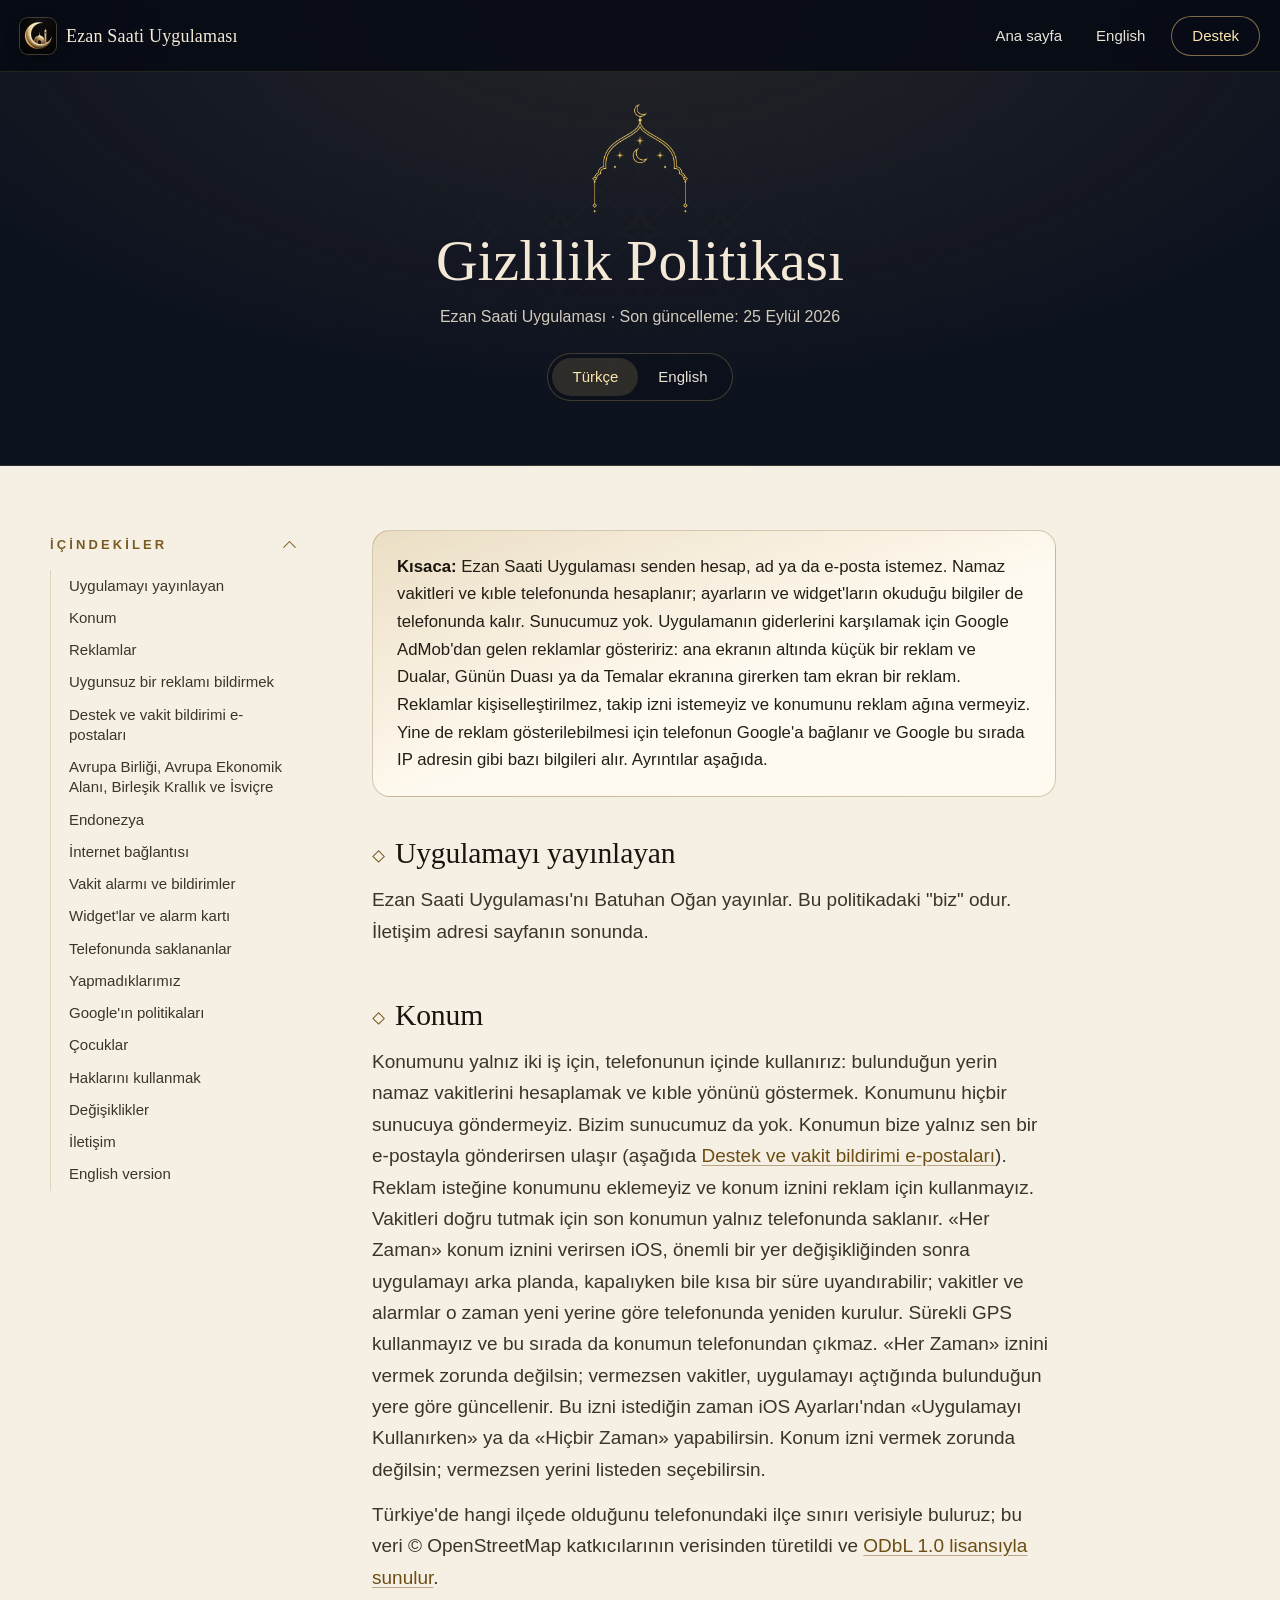
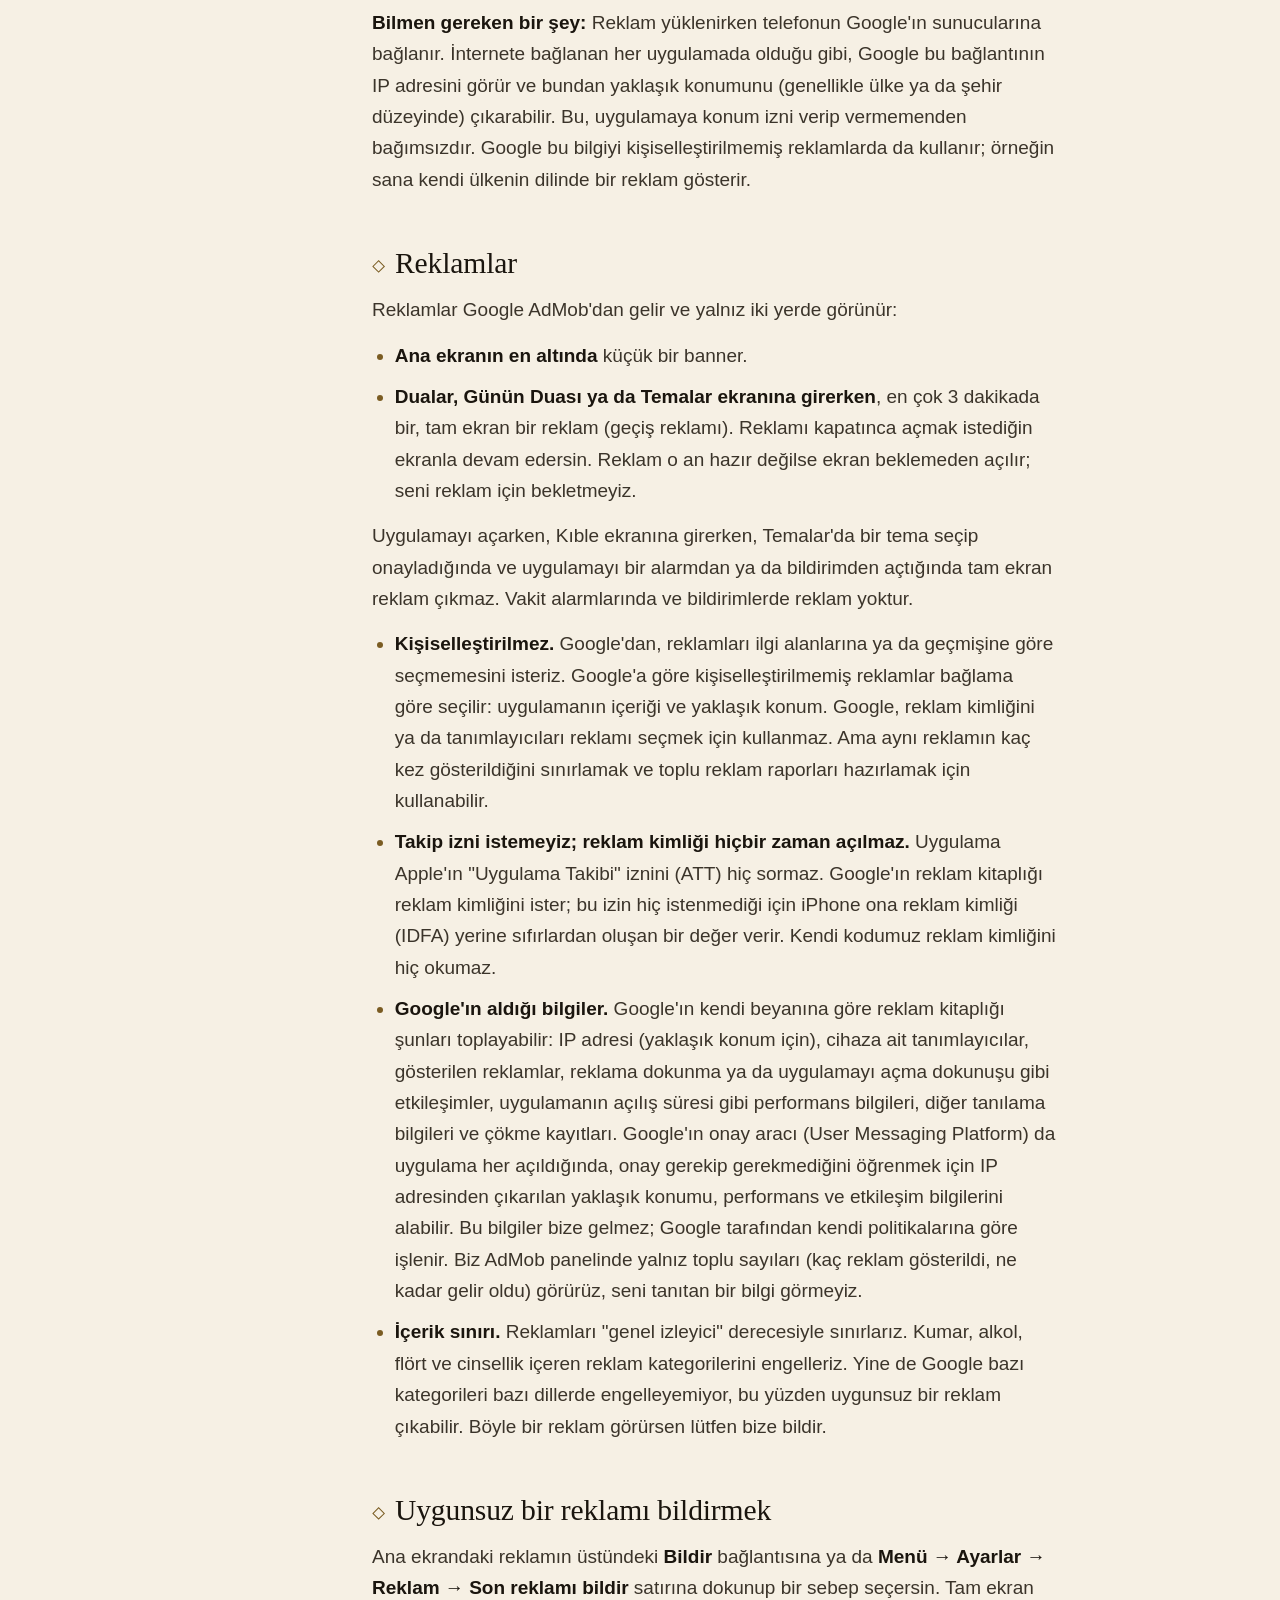
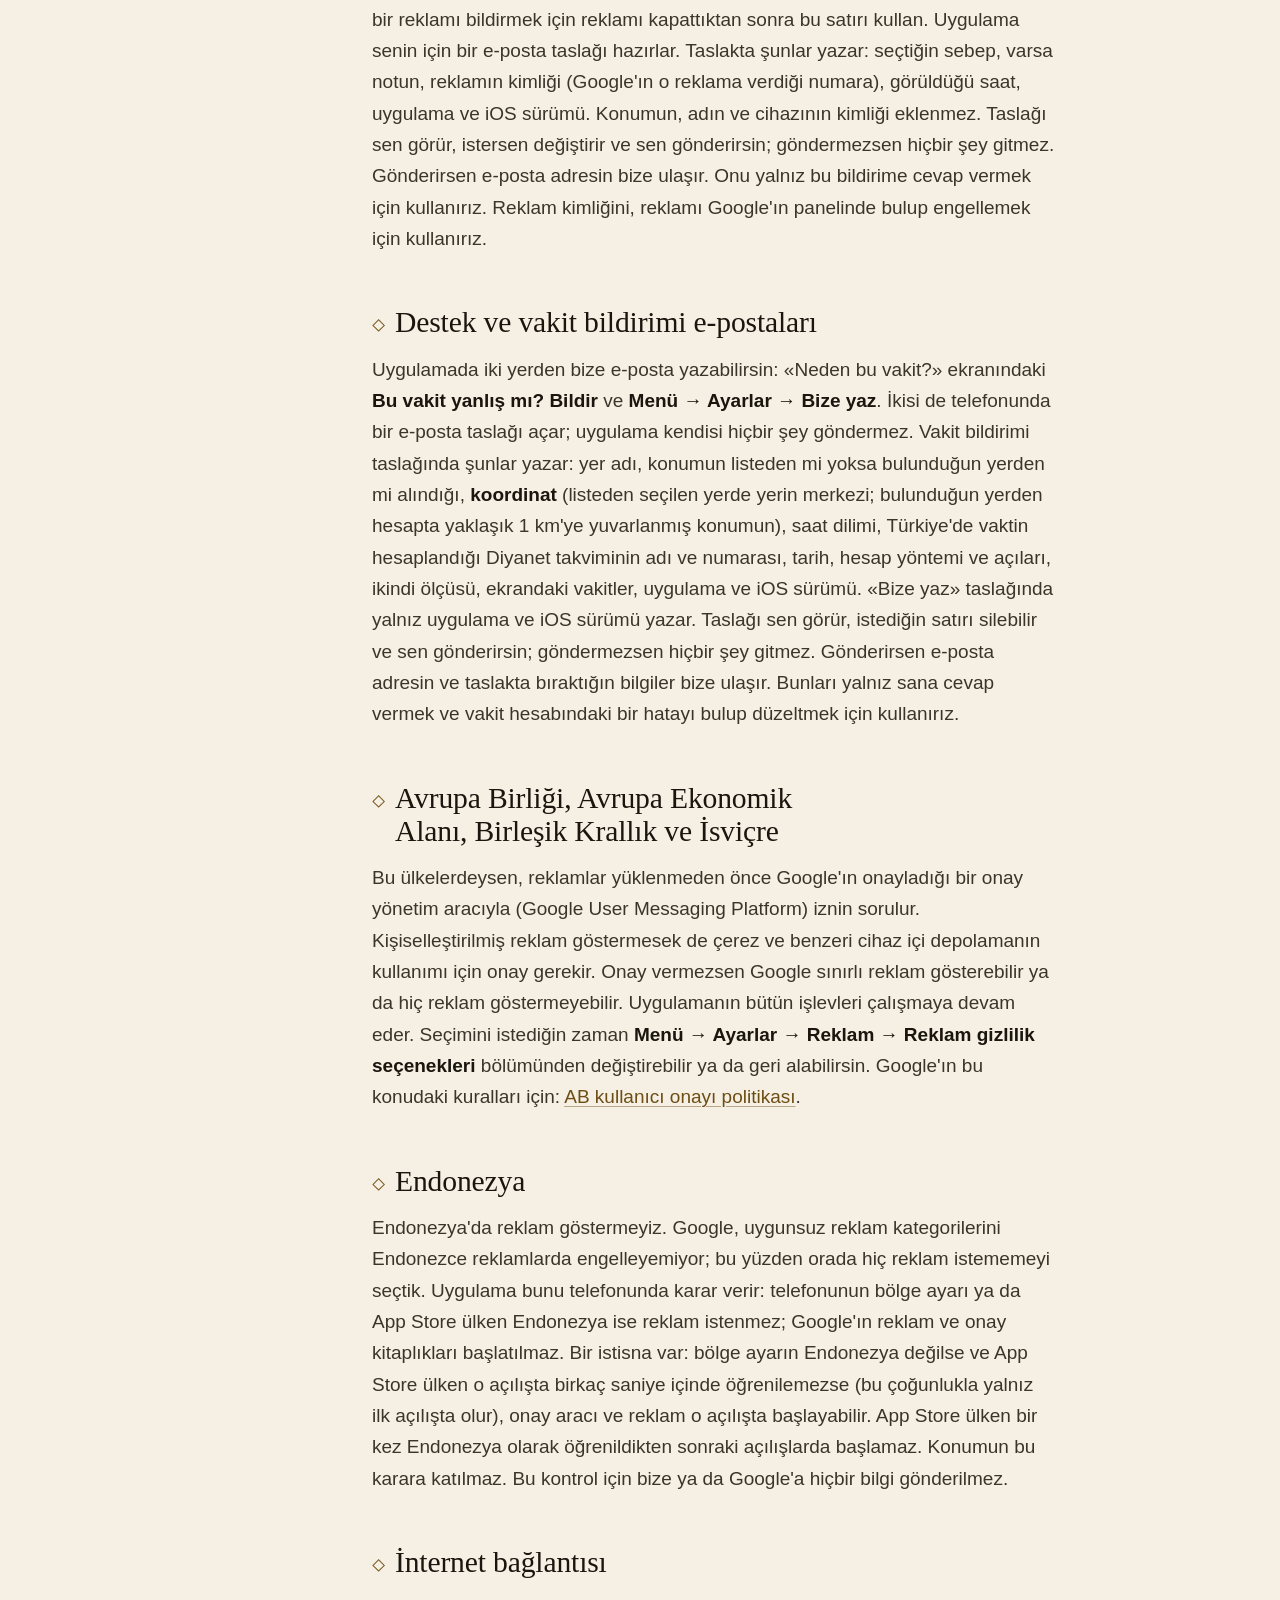
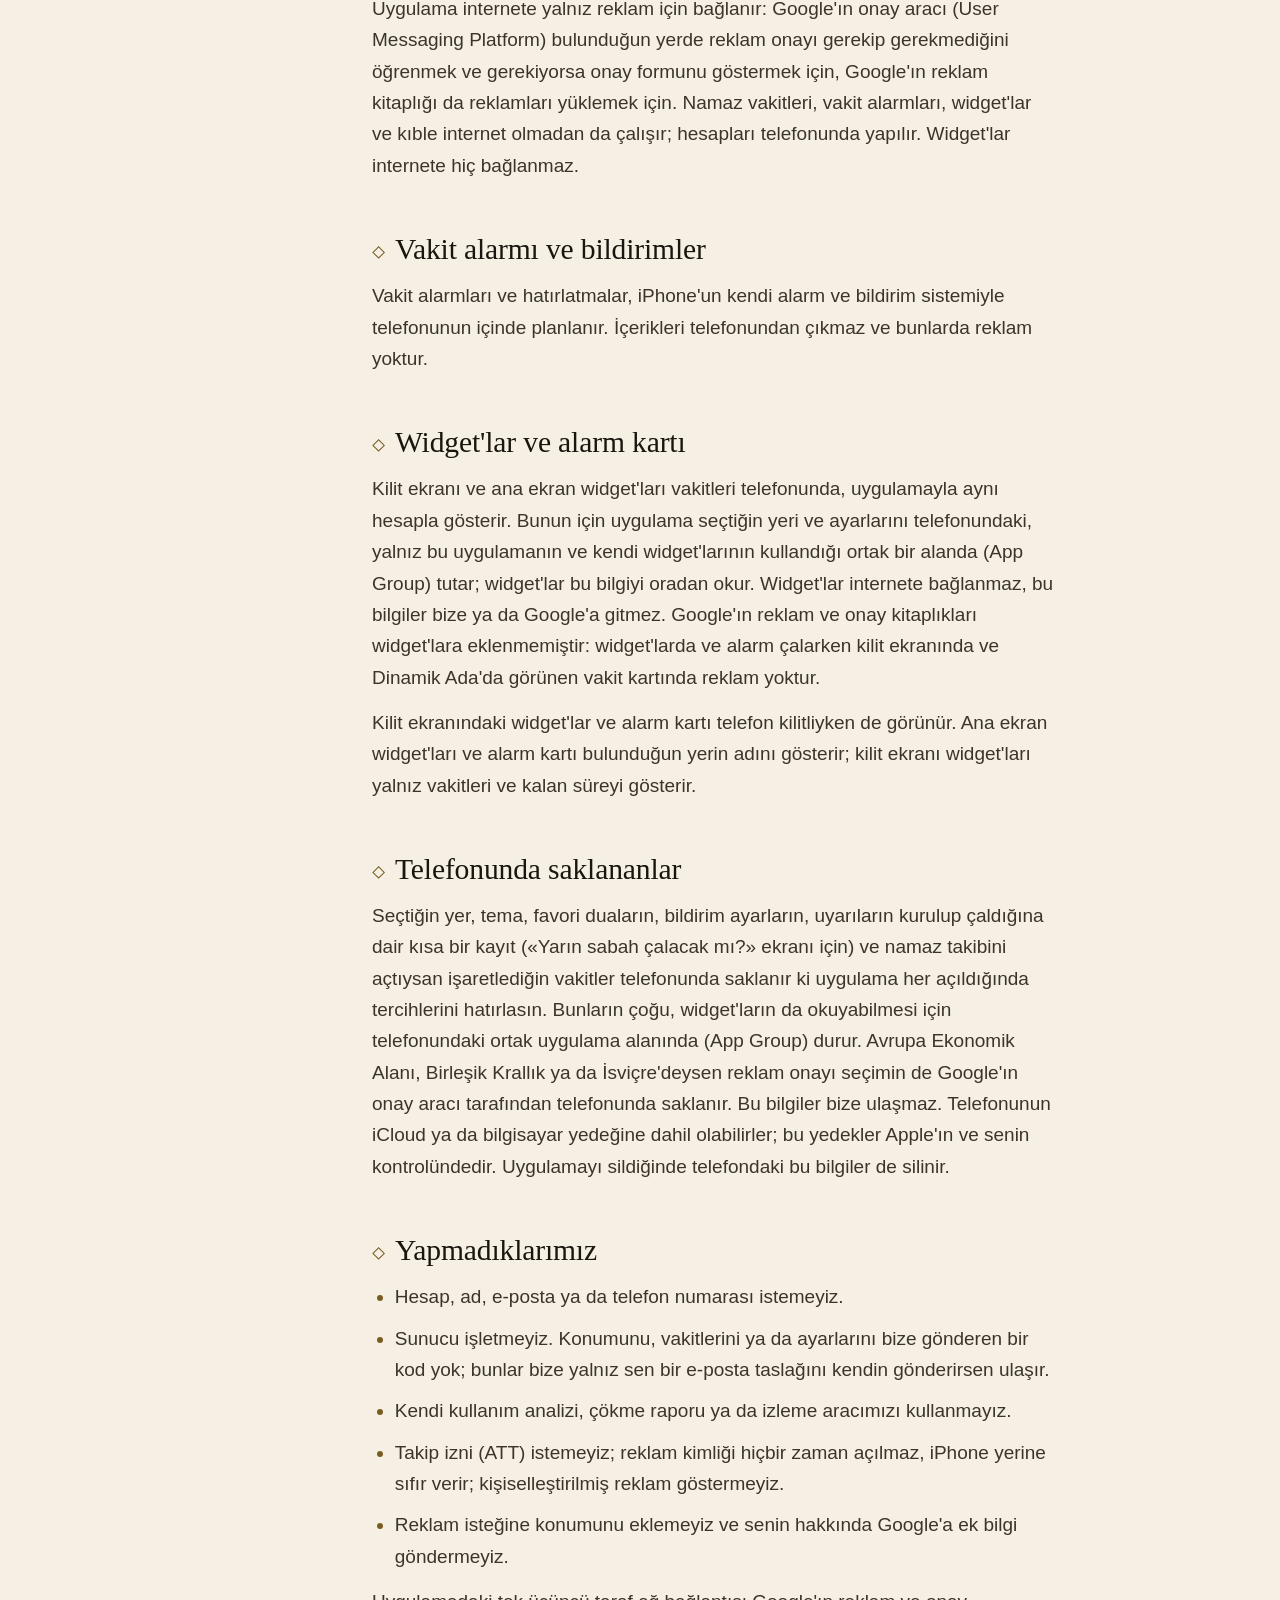
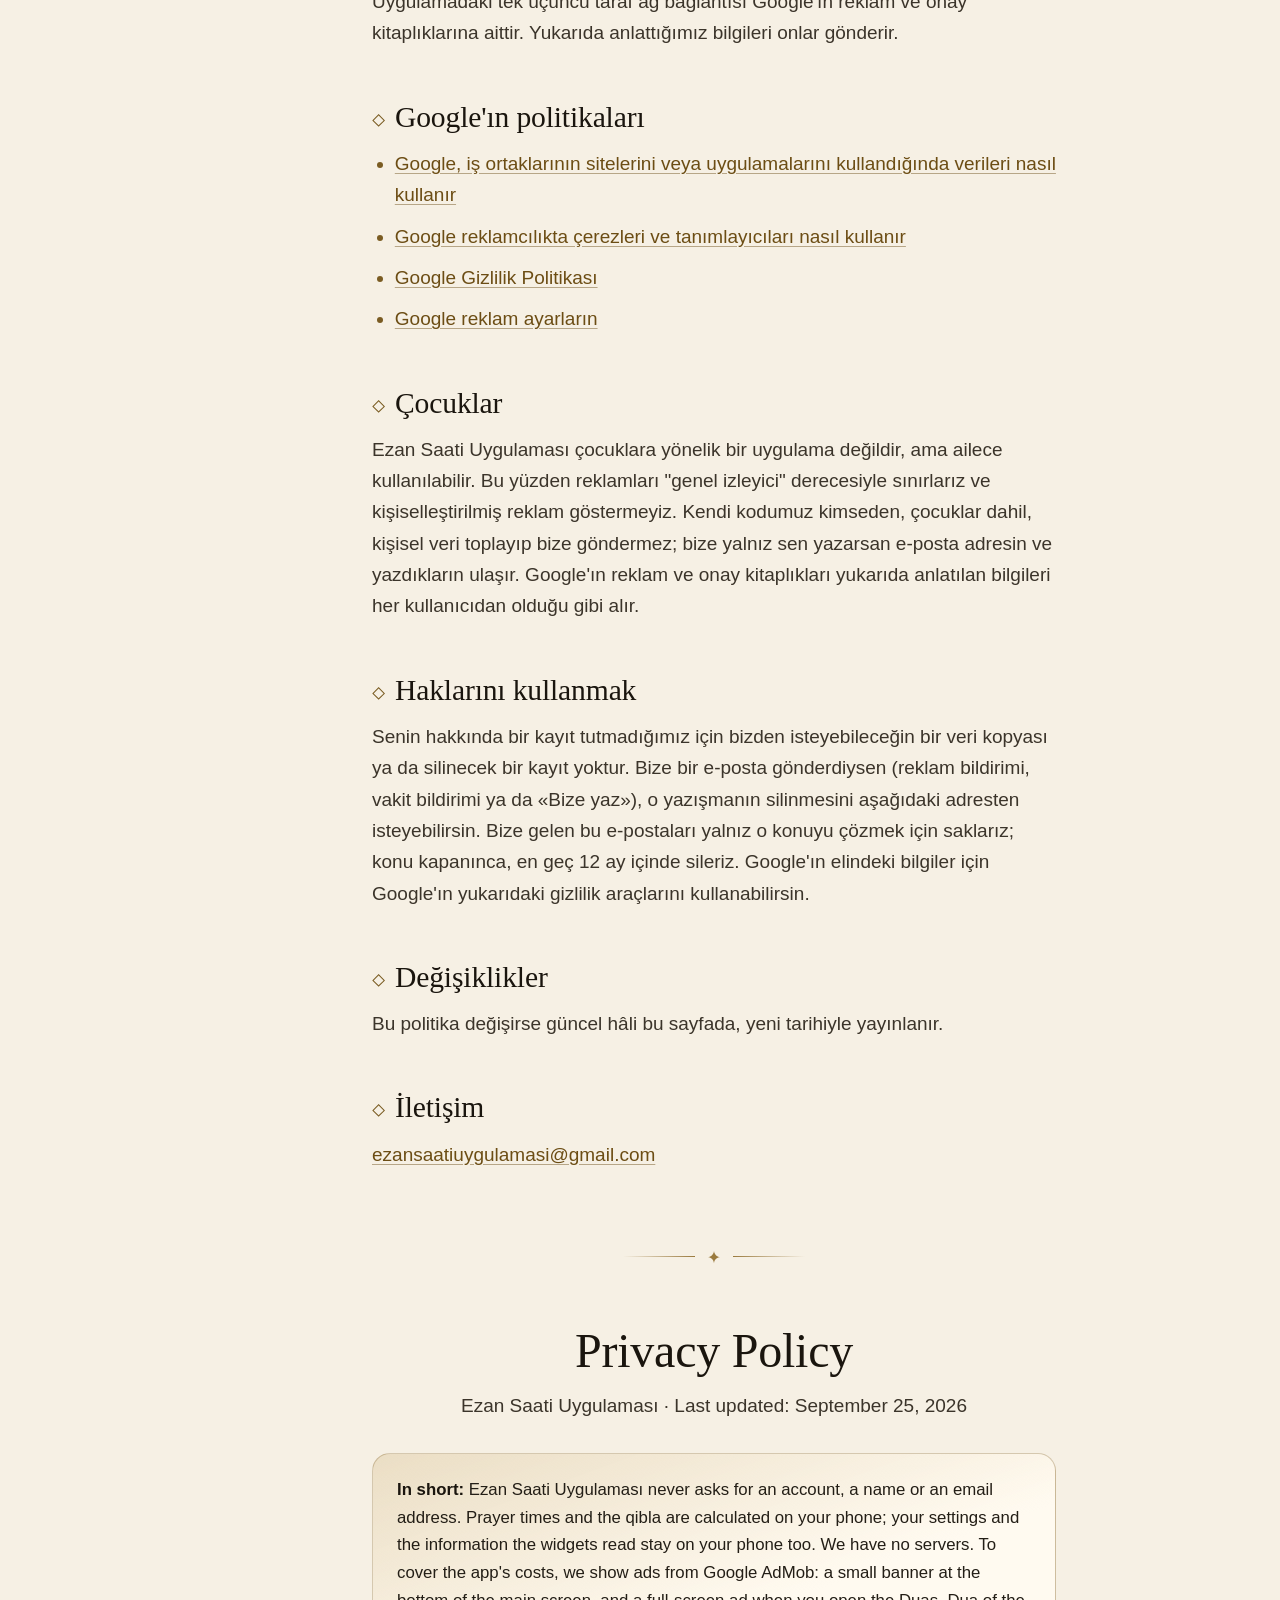
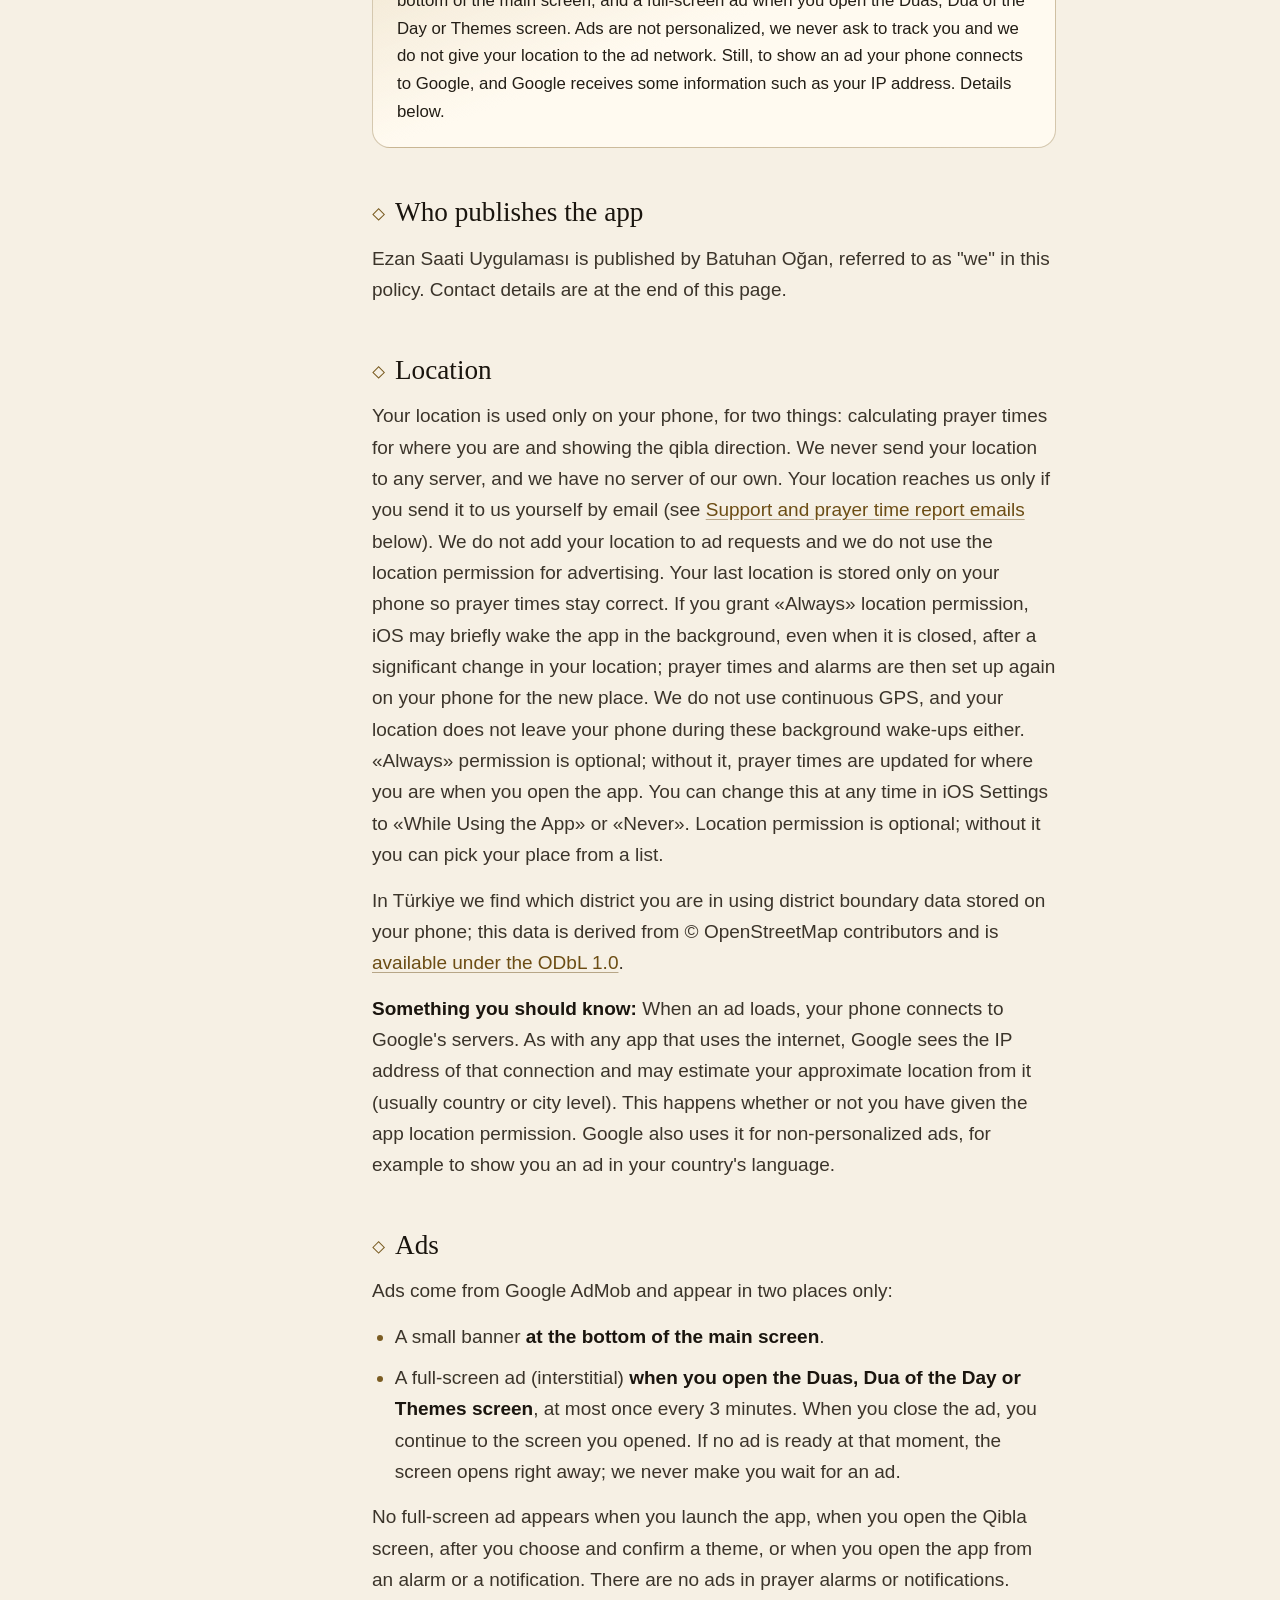
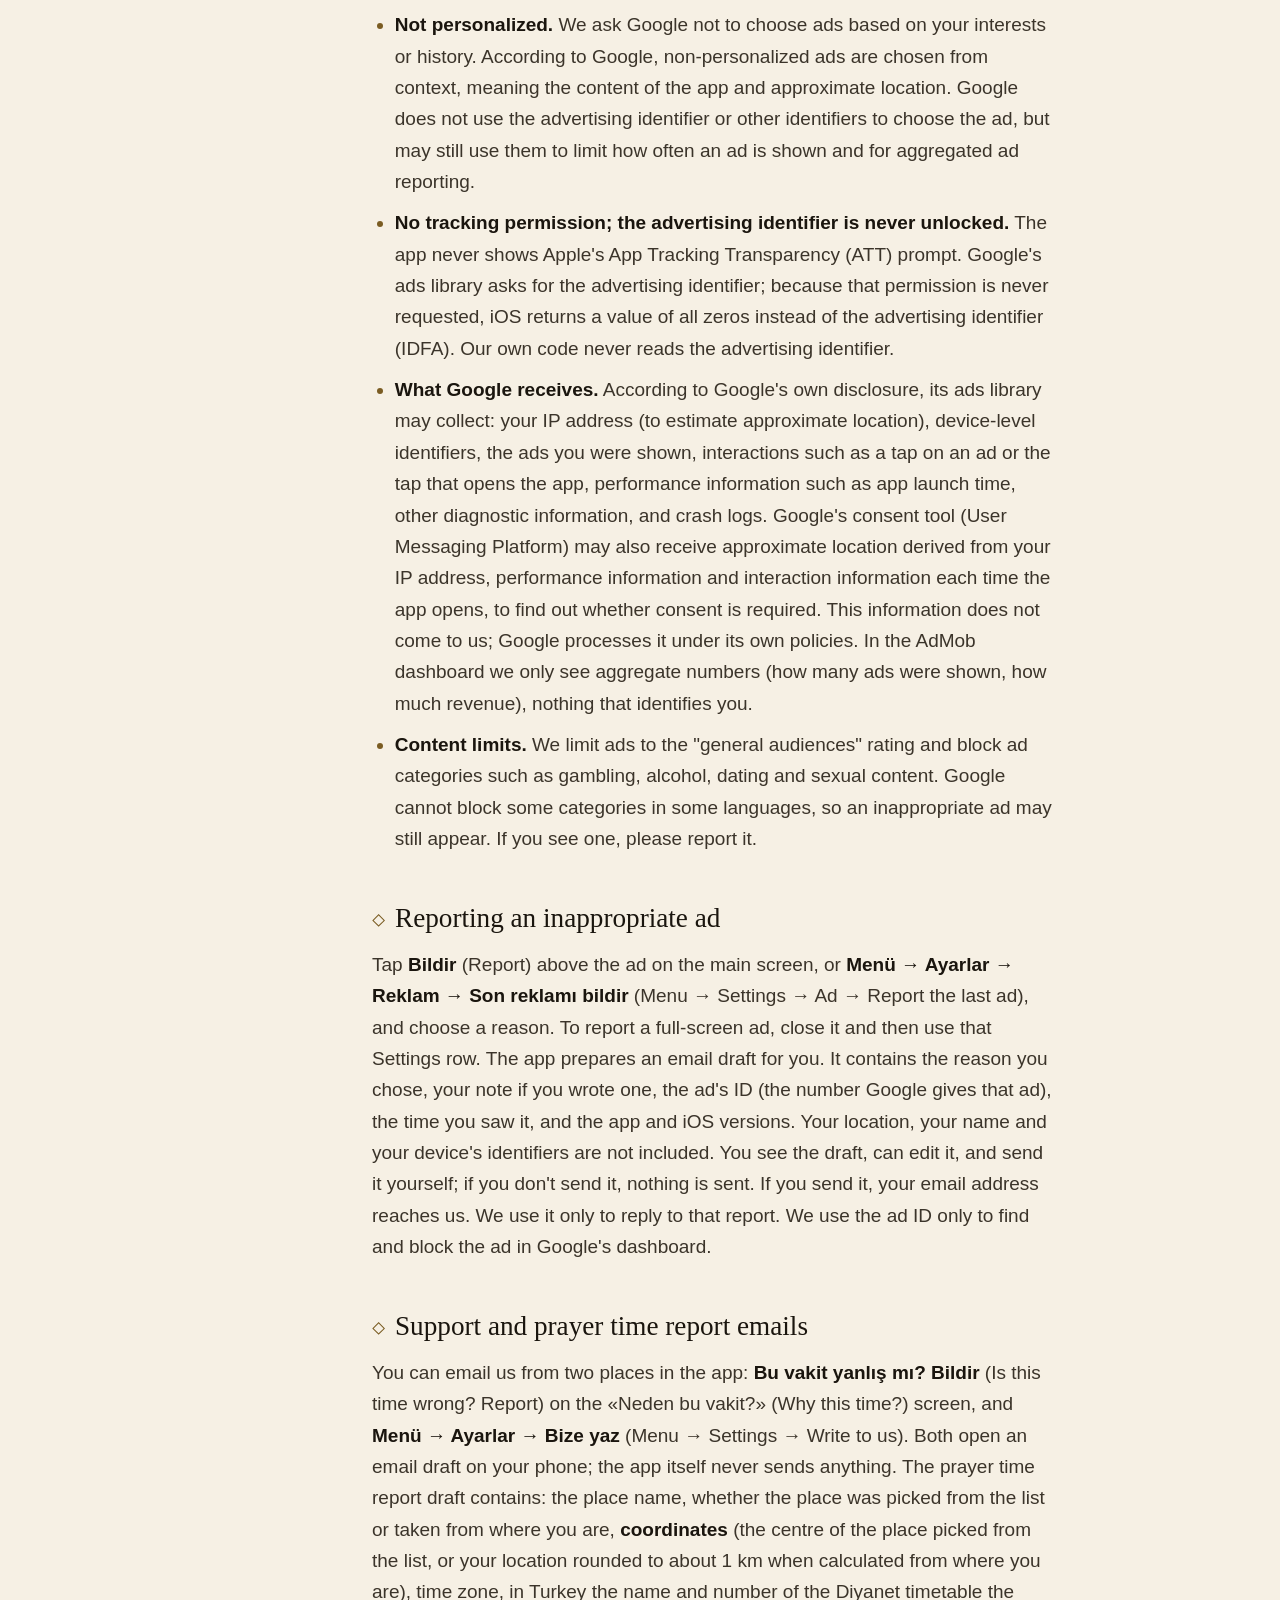
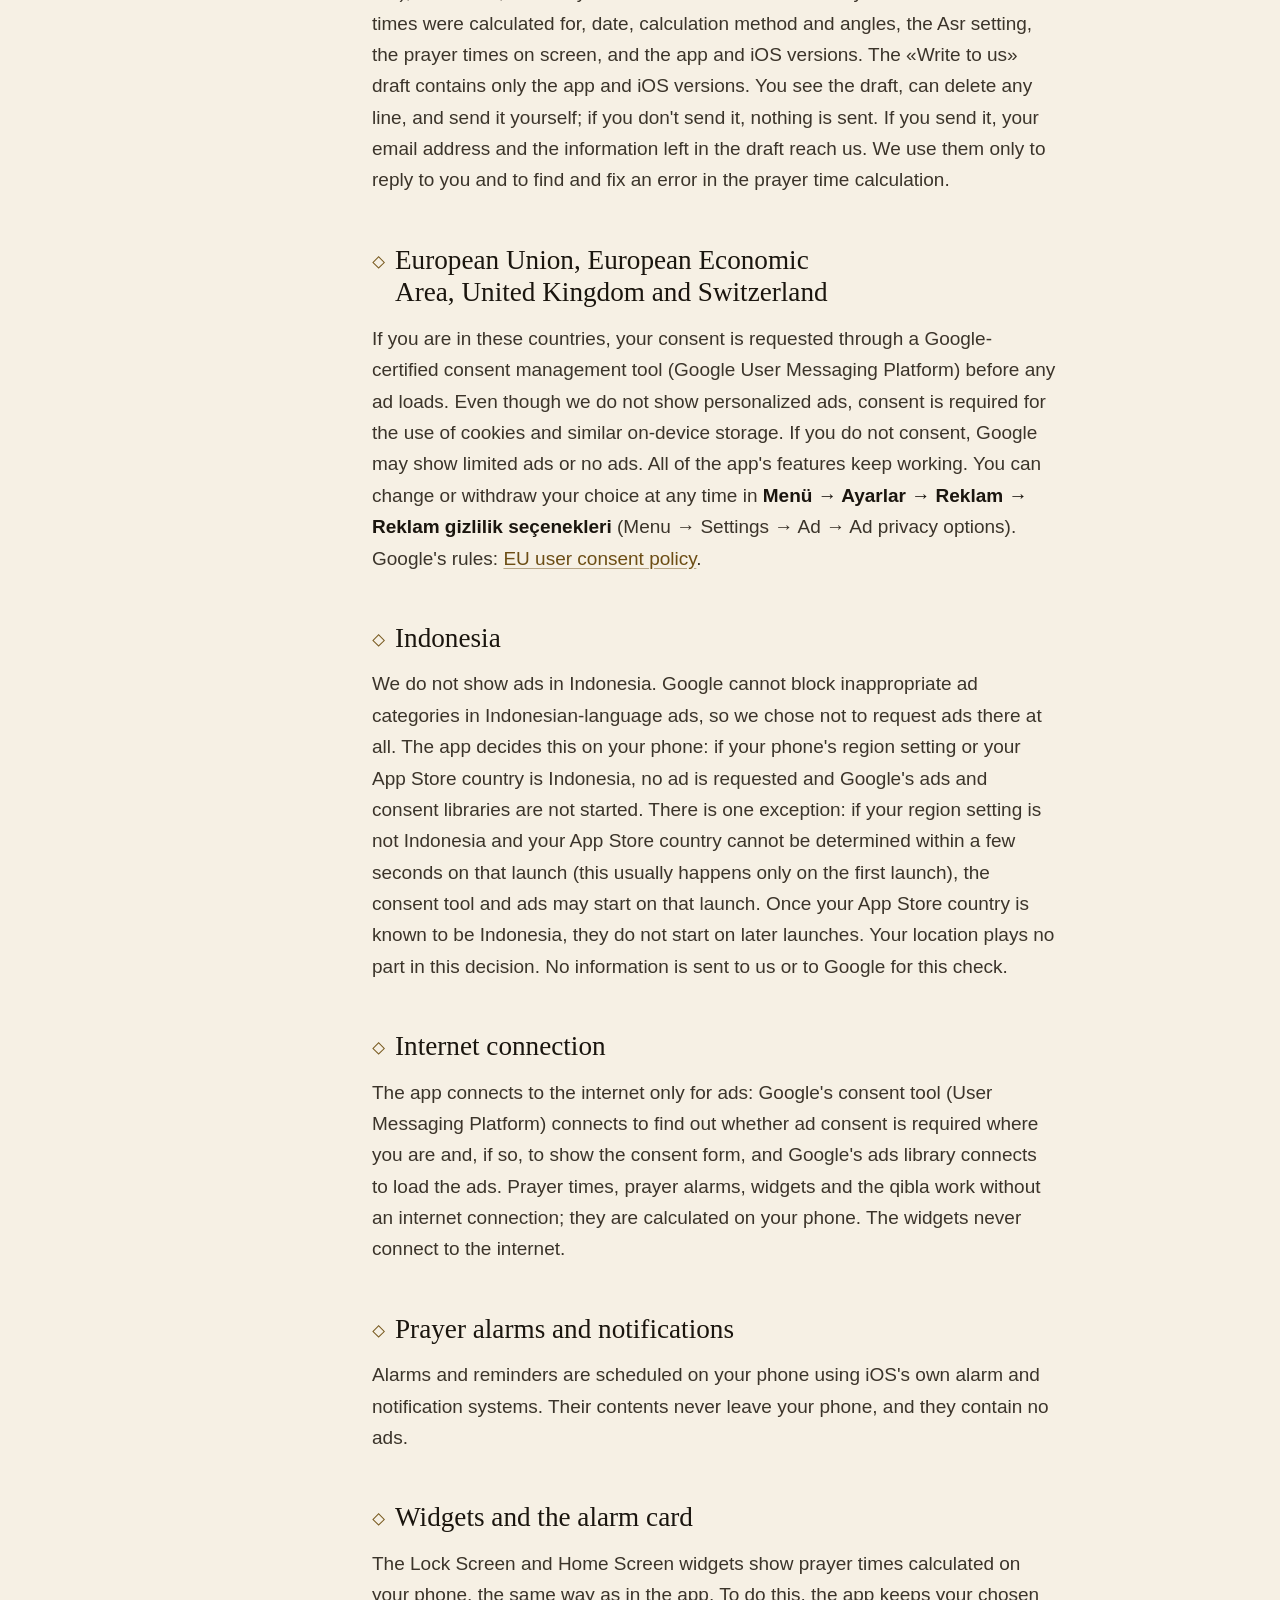
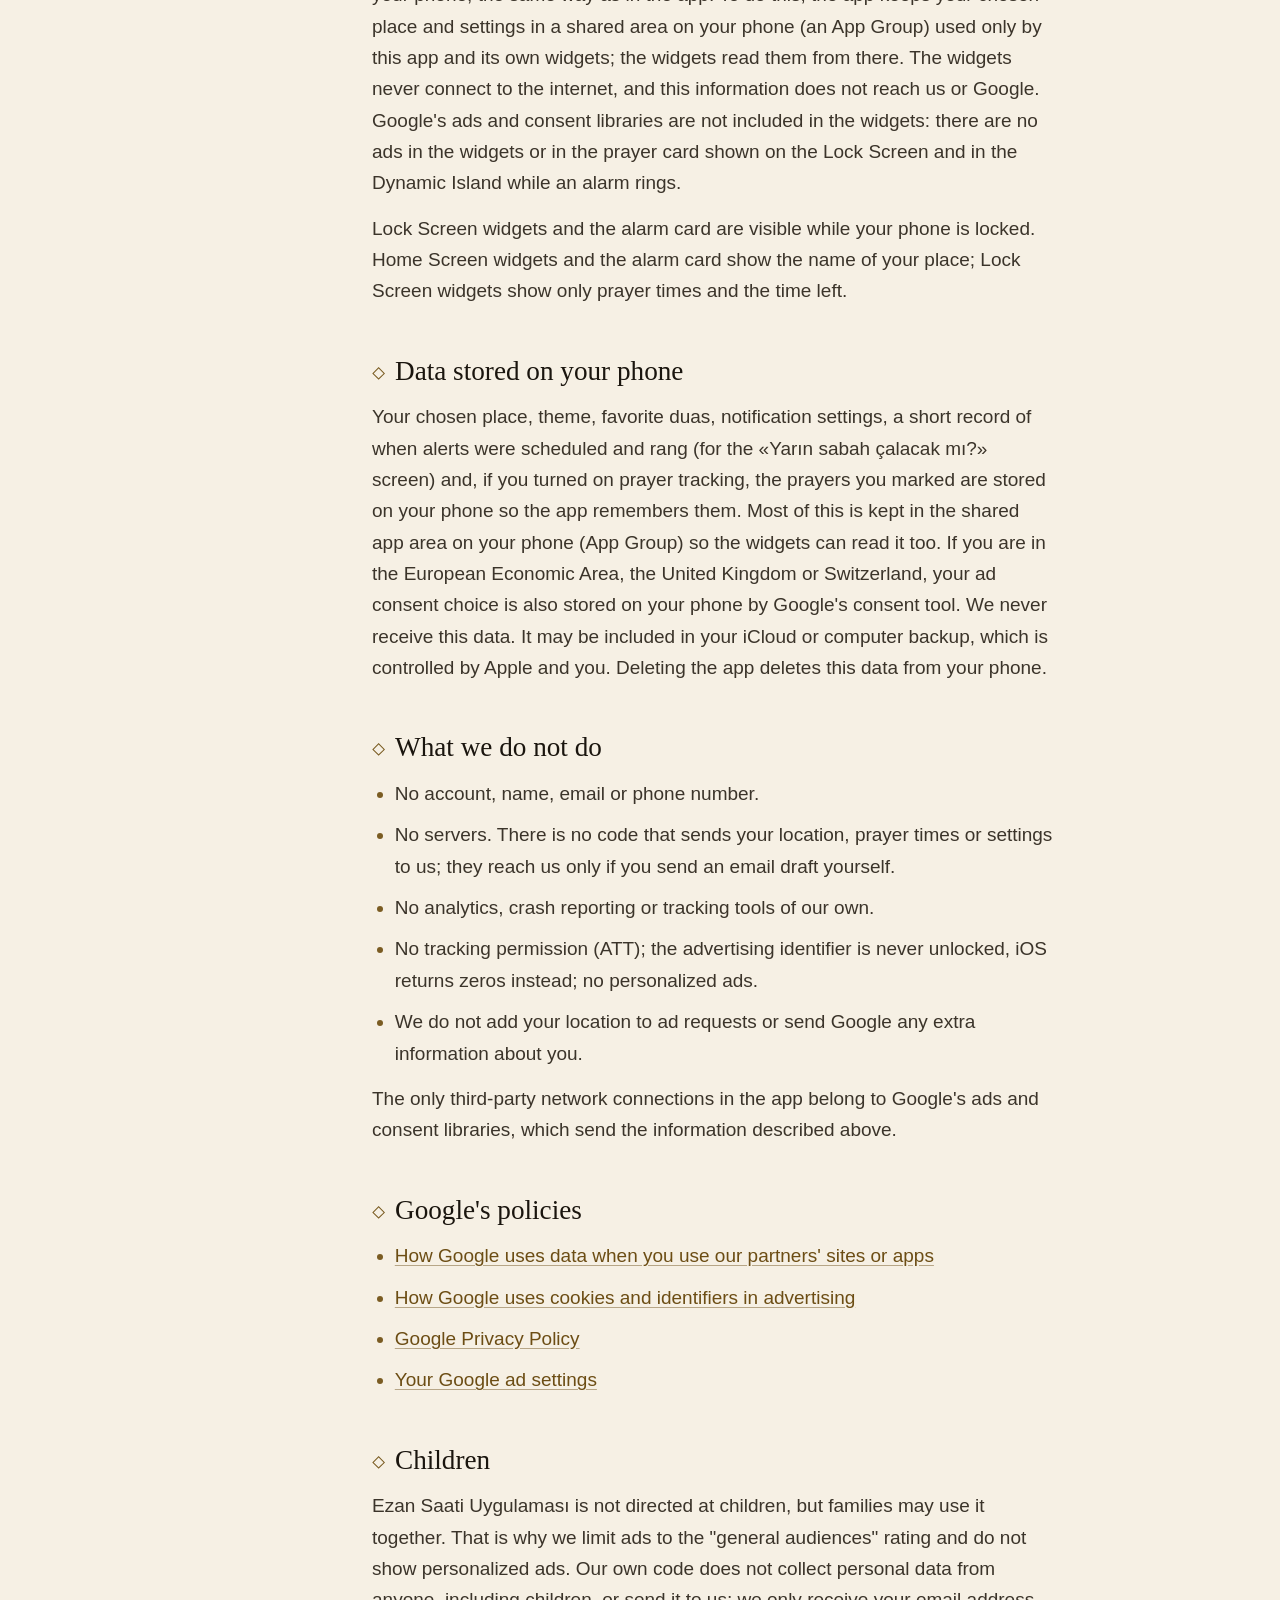
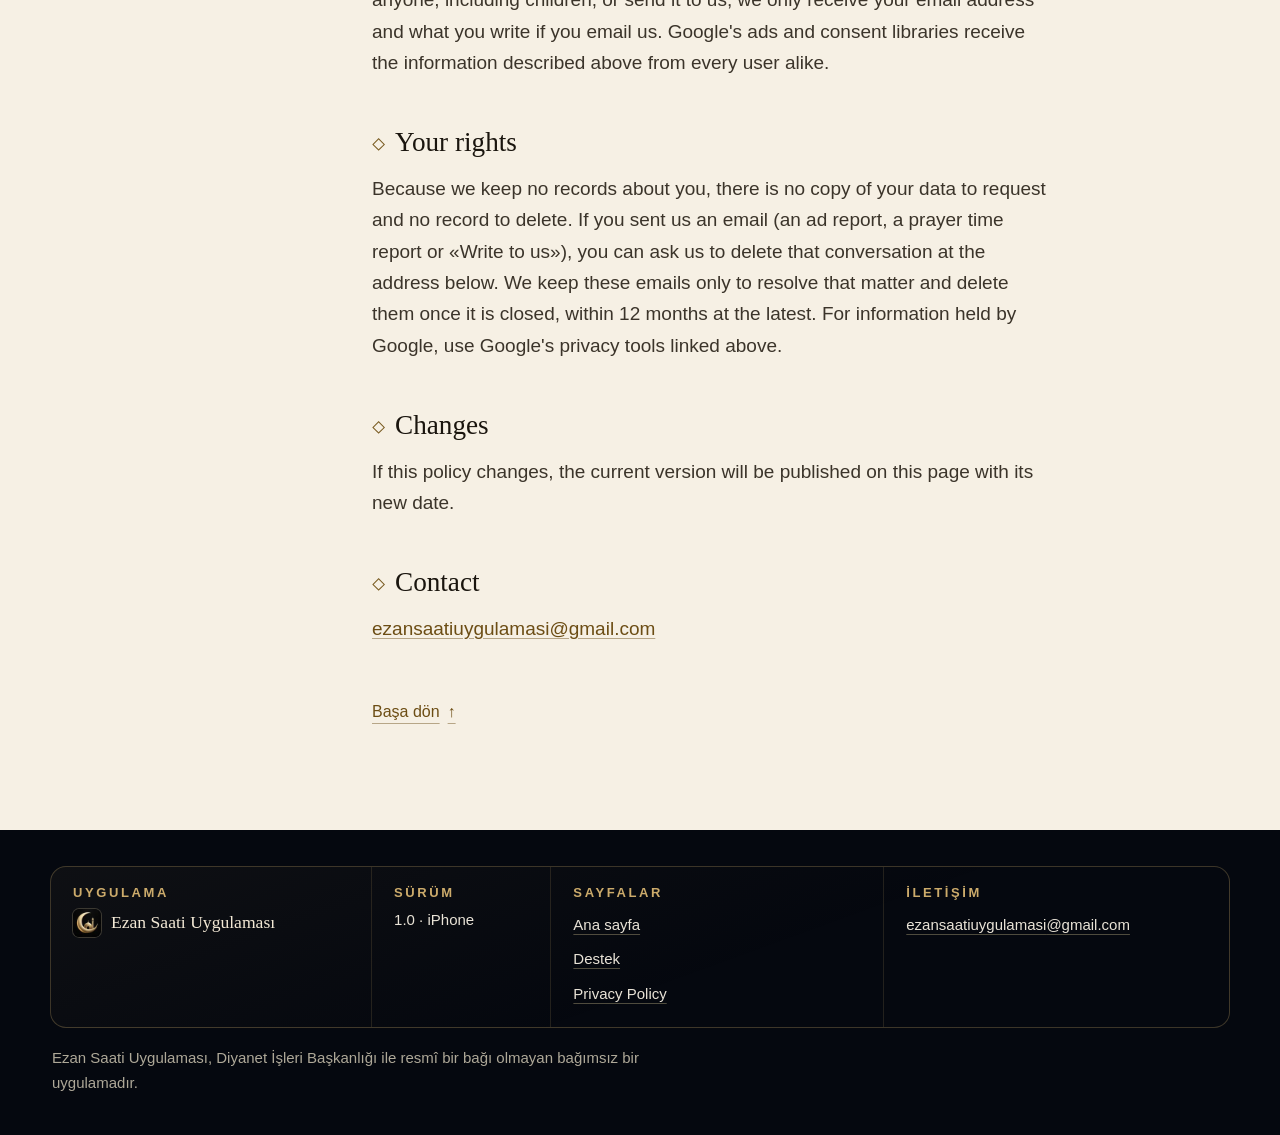
==== commit 48eabc54: "Gizlilik ve ana sayfa: tam ekran reklam en çok 3 dakikada bir, ilçe sınırı ODbL atfı, e-posta saklam" ====
--- a/gizlilik.html
+++ b/gizlilik.html
@@ -51,7 +51,7 @@
   <header class="belge-bas">
     <img class="belge-bas__kemer" src="varliklar/sahne/kemer.webp" alt="" width="300" height="340">
     <h1>Gizlilik Politikası</h1>
-    <p class="meta">Ezan Saati Uygulaması · Son güncelleme: 23 Eylül 2026</p>
+    <p class="meta">Ezan Saati Uygulaması · Son güncelleme: 25 Eylül 2026</p>
     <nav class="dil-sec" aria-label="Dil">
       <a href="#tr" aria-current="true">Türkçe</a>
       <a href="#en" hreflang="en" lang="en">English</a>
@@ -68,9 +68,12 @@
             <li><a href="#konum">Konum</a></li>
             <li><a href="#reklamlar">Reklamlar</a></li>
             <li><a href="#uygunsuz-bir-reklami-bildirmek">Uygunsuz bir reklamı bildirmek</a></li>
+            <li><a href="#destek-ve-vakit-bildirimi-e-postalari">Destek ve vakit bildirimi e-postaları</a></li>
             <li><a href="#avrupa-birligi-avrupa-ekonomik-alani-bir">Avrupa Birliği, Avrupa Ekonomik Alanı, Birleşik Krallık ve İsviçre</a></li>
             <li><a href="#endonezya">Endonezya</a></li>
-            <li><a href="#ezan-alarmi-ve-bildirimler">Ezan alarmı ve bildirimler</a></li>
+            <li><a href="#internet-baglantisi">İnternet bağlantısı</a></li>
+            <li><a href="#ezan-alarmi-ve-bildirimler">Vakit alarmı ve bildirimler</a></li>
+            <li><a href="#widgetlar">Widget'lar ve alarm kartı</a></li>
             <li><a href="#telefonunda-saklananlar">Telefonunda saklananlar</a></li>
             <li><a href="#yapmadiklarimiz">Yapmadıklarımız</a></li>
             <li><a href="#google-in-politikalari">Google'ın politikaları</a></li>
@@ -87,48 +90,64 @@
 
   
 
-  <div class="kisaca"><p><strong>Kısaca:</strong> Ezan Saati Uygulaması senden hesap, ad ya da e-posta istemez. Namaz vakitleri, kıble ve ayarların telefonunda hesaplanır ve orada kalır. Sunucumuz yok. Uygulamanın giderlerini karşılamak için yalnız ana ekranın altında Google AdMob'dan gelen küçük bir reklam gösteririz. Reklamlar kişiselleştirilmez, takip izni istemeyiz ve konumunu reklam ağına vermeyiz. Yine de reklam gösterilebilmesi için telefonun Google'a bağlanır ve Google bu sırada IP adresin gibi bazı bilgileri alır. Ayrıntılar aşağıda.</p></div>
+  <div class="kisaca"><p><strong>Kısaca:</strong> Ezan Saati Uygulaması senden hesap, ad ya da e-posta istemez. Namaz vakitleri ve kıble telefonunda hesaplanır; ayarların ve widget'ların okuduğu bilgiler de telefonunda kalır. Sunucumuz yok. Uygulamanın giderlerini karşılamak için Google AdMob'dan gelen reklamlar gösteririz: ana ekranın altında küçük bir reklam ve Dualar, Günün Duası ya da Temalar ekranına girerken tam ekran bir reklam. Reklamlar kişiselleştirilmez, takip izni istemeyiz ve konumunu reklam ağına vermeyiz. Yine de reklam gösterilebilmesi için telefonun Google'a bağlanır ve Google bu sırada IP adresin gibi bazı bilgileri alır. Ayrıntılar aşağıda.</p></div>
 
   <h2 id="uygulamayi-yayinlayan">Uygulamayı yayınlayan</h2>
   <p>Ezan Saati Uygulaması'nı Batuhan Oğan yayınlar. Bu politikadaki "biz" odur. İletişim adresi sayfanın sonunda.</p>
 
   <h2 id="konum">Konum</h2>
-  <p>Konumunu yalnız iki iş için, telefonunun içinde kullanırız: bulunduğun yerin namaz vakitlerini hesaplamak ve kıble yönünü göstermek. Konumunu hiçbir sunucuya göndermeyiz. Bizim sunucumuz da yok. Reklam isteğine konumunu eklemeyiz ve konum iznini reklam için kullanmayız. Vakitleri doğru tutmak için son konumun yalnız telefonunda saklanır. «Her Zaman» konum iznini verirsen iOS, önemli bir yer değişikliğinden sonra uygulamayı arka planda, kapalıyken bile kısa bir süre uyandırabilir; vakitler ve alarmlar o zaman yeni yerine göre telefonunda yeniden kurulur. Sürekli GPS kullanmayız ve bu sırada da konumun telefonundan çıkmaz. Bu izni istediğin zaman iOS Ayarları'ndan «Uygulamayı Kullanırken» ya da «Hiçbir Zaman» yapabilirsin. Konum izni vermek zorunda değilsin; vermezsen yerini listeden seçebilirsin.</p>
+  <p>Konumunu yalnız iki iş için, telefonunun içinde kullanırız: bulunduğun yerin namaz vakitlerini hesaplamak ve kıble yönünü göstermek. Konumunu hiçbir sunucuya göndermeyiz. Bizim sunucumuz da yok. Konumun bize yalnız sen bir e-postayla gönderirsen ulaşır (aşağıda <a href="#destek-ve-vakit-bildirimi-e-postalari">Destek ve vakit bildirimi e-postaları</a>). Reklam isteğine konumunu eklemeyiz ve konum iznini reklam için kullanmayız. Vakitleri doğru tutmak için son konumun yalnız telefonunda saklanır. «Her Zaman» konum iznini verirsen iOS, önemli bir yer değişikliğinden sonra uygulamayı arka planda, kapalıyken bile kısa bir süre uyandırabilir; vakitler ve alarmlar o zaman yeni yerine göre telefonunda yeniden kurulur. Sürekli GPS kullanmayız ve bu sırada da konumun telefonundan çıkmaz. «Her Zaman» iznini vermek zorunda değilsin; vermezsen vakitler, uygulamayı açtığında bulunduğun yere göre güncellenir. Bu izni istediğin zaman iOS Ayarları'ndan «Uygulamayı Kullanırken» ya da «Hiçbir Zaman» yapabilirsin. Konum izni vermek zorunda değilsin; vermezsen yerini listeden seçebilirsin.</p>
+  <p>Türkiye'de hangi ilçede olduğunu telefonundaki ilçe sınırı verisiyle buluruz; bu veri © OpenStreetMap katkıcılarının verisinden türetildi ve <a href="veri/LISANS.txt">ODbL 1.0 lisansıyla sunulur</a>.</p>
   <p><strong>Bilmen gereken bir şey:</strong> Reklam yüklenirken telefonun Google'ın sunucularına bağlanır. İnternete bağlanan her uygulamada olduğu gibi, Google bu bağlantının IP adresini görür ve bundan yaklaşık konumunu (genellikle ülke ya da şehir düzeyinde) çıkarabilir. Bu, uygulamaya konum izni verip vermemenden bağımsızdır. Google bu bilgiyi kişiselleştirilmemiş reklamlarda da kullanır; örneğin sana kendi ülkenin dilinde bir reklam gösterir.</p>
 
   <h2 id="reklamlar">Reklamlar</h2>
-  <p>Reklamlar Google AdMob'dan gelir ve <strong>yalnız ana ekranın en altında</strong> tek bir banner olarak görünür. Ezan alarmlarında, bildirimlerde, ana ekran widget'larında ve Canlı Etkinlik'te (Live Activity) reklam yoktur.</p>
+  <p>Reklamlar Google AdMob'dan gelir ve yalnız iki yerde görünür:</p>
+  <ul>
+    <li><strong>Ana ekranın en altında</strong> küçük bir banner.</li>
+    <li><strong>Dualar, Günün Duası ya da Temalar ekranına girerken</strong>, en çok 3 dakikada bir, tam ekran bir reklam (geçiş reklamı). Reklamı kapatınca açmak istediğin ekranla devam edersin. Reklam o an hazır değilse ekran beklemeden açılır; seni reklam için bekletmeyiz.</li>
+  </ul>
+  <p>Uygulamayı açarken, Kıble ekranına girerken, Temalar'da bir tema seçip onayladığında ve uygulamayı bir alarmdan ya da bildirimden açtığında tam ekran reklam çıkmaz. Vakit alarmlarında ve bildirimlerde reklam yoktur.</p>
   <ul>
     <li><strong>Kişiselleştirilmez.</strong> Google'dan, reklamları ilgi alanlarına ya da geçmişine göre seçmemesini isteriz. Google'a göre kişiselleştirilmemiş reklamlar bağlama göre seçilir: uygulamanın içeriği ve yaklaşık konum. Google, reklam kimliğini ya da tanımlayıcıları reklamı seçmek için kullanmaz. Ama aynı reklamın kaç kez gösterildiğini sınırlamak ve toplu reklam raporları hazırlamak için kullanabilir.</li>
-    <li><strong>Takip izni istemeyiz, reklam kimliğine erişmeyiz.</strong> Uygulama Apple'ın "Uygulama Takibi" iznini (ATT) hiç sormaz. Bu izin istenmediğinde iPhone, reklam kimliği (IDFA) yerine sıfırlardan oluşan bir değer verir.</li>
-    <li><strong>Google'ın aldığı bilgiler.</strong> Google'ın kendi beyanına göre reklam kitaplığı şunları toplayabilir: IP adresi (yaklaşık konum için), cihaza ait tanımlayıcılar, gösterilen reklamlar ve reklama dokunma gibi etkileşimler, uygulamanın açılış süresi gibi performans bilgileri ve çökme kayıtları. Bu bilgiler bize gelmez; Google tarafından kendi politikalarına göre işlenir. Biz AdMob panelinde yalnız toplu sayıları (kaç reklam gösterildi, ne kadar gelir oldu) görürüz, seni tanıtan bir bilgi görmeyiz.</li>
+    <li><strong>Takip izni istemeyiz; reklam kimliği hiçbir zaman açılmaz.</strong> Uygulama Apple'ın "Uygulama Takibi" iznini (ATT) hiç sormaz. Google'ın reklam kitaplığı reklam kimliğini ister; bu izin hiç istenmediği için iPhone ona reklam kimliği (IDFA) yerine sıfırlardan oluşan bir değer verir. Kendi kodumuz reklam kimliğini hiç okumaz.</li>
+    <li><strong>Google'ın aldığı bilgiler.</strong> Google'ın kendi beyanına göre reklam kitaplığı şunları toplayabilir: IP adresi (yaklaşık konum için), cihaza ait tanımlayıcılar, gösterilen reklamlar, reklama dokunma ya da uygulamayı açma dokunuşu gibi etkileşimler, uygulamanın açılış süresi gibi performans bilgileri, diğer tanılama bilgileri ve çökme kayıtları. Google'ın onay aracı (User Messaging Platform) da uygulama her açıldığında, onay gerekip gerekmediğini öğrenmek için IP adresinden çıkarılan yaklaşık konumu, performans ve etkileşim bilgilerini alabilir. Bu bilgiler bize gelmez; Google tarafından kendi politikalarına göre işlenir. Biz AdMob panelinde yalnız toplu sayıları (kaç reklam gösterildi, ne kadar gelir oldu) görürüz, seni tanıtan bir bilgi görmeyiz.</li>
     <li><strong>İçerik sınırı.</strong> Reklamları "genel izleyici" derecesiyle sınırlarız. Kumar, alkol, flört ve cinsellik içeren reklam kategorilerini engelleriz. Yine de Google bazı kategorileri bazı dillerde engelleyemiyor, bu yüzden uygunsuz bir reklam çıkabilir. Böyle bir reklam görürsen lütfen bize bildir.</li>
   </ul>
 
   <h2 id="uygunsuz-bir-reklami-bildirmek">Uygunsuz bir reklamı bildirmek</h2>
-  <p>Reklamın üstündeki <strong>Bildir</strong> bağlantısına (ya da Menü → Ayarlar → Reklam → Son reklamı bildir) dokunup bir sebep seçersin. Uygulama senin için bir e-posta taslağı hazırlar. Taslakta şunlar yazar: seçtiğin sebep, varsa notun, reklamın kimliği (Google'ın o reklama verdiği numara), görüldüğü saat, uygulama ve iOS sürümü. Konumun, adın ve cihazının kimliği eklenmez. Taslağı sen görür, istersen değiştirir ve sen gönderirsin; göndermezsen hiçbir şey gitmez. Gönderirsen e-posta adresin bize ulaşır. Onu yalnız bu bildirime cevap vermek için kullanırız. Reklam kimliğini, reklamı Google'ın panelinde bulup engellemek için kullanırız.</p>
+  <p>Ana ekrandaki reklamın üstündeki <strong>Bildir</strong> bağlantısına ya da <strong>Menü → Ayarlar → Reklam → Son reklamı bildir</strong> satırına dokunup bir sebep seçersin. Tam ekran bir reklamı bildirmek için reklamı kapattıktan sonra bu satırı kullan. Uygulama senin için bir e-posta taslağı hazırlar. Taslakta şunlar yazar: seçtiğin sebep, varsa notun, reklamın kimliği (Google'ın o reklama verdiği numara), görüldüğü saat, uygulama ve iOS sürümü. Konumun, adın ve cihazının kimliği eklenmez. Taslağı sen görür, istersen değiştirir ve sen gönderirsin; göndermezsen hiçbir şey gitmez. Gönderirsen e-posta adresin bize ulaşır. Onu yalnız bu bildirime cevap vermek için kullanırız. Reklam kimliğini, reklamı Google'ın panelinde bulup engellemek için kullanırız.</p>
+
+  <h2 id="destek-ve-vakit-bildirimi-e-postalari">Destek ve vakit bildirimi e-postaları</h2>
+  <p>Uygulamada iki yerden bize e-posta yazabilirsin: «Neden bu vakit?» ekranındaki <strong>Bu vakit yanlış mı? Bildir</strong> ve <strong>Menü → Ayarlar → Bize yaz</strong>. İkisi de telefonunda bir e-posta taslağı açar; uygulama kendisi hiçbir şey göndermez. Vakit bildirimi taslağında şunlar yazar: yer adı, konumun listeden mi yoksa bulunduğun yerden mi alındığı, <strong>koordinat</strong> (listeden seçilen yerde yerin merkezi; bulunduğun yerden hesapta yaklaşık 1 km'ye yuvarlanmış konumun), saat dilimi, Türkiye'de vaktin hesaplandığı Diyanet takviminin adı ve numarası, tarih, hesap yöntemi ve açıları, ikindi ölçüsü, ekrandaki vakitler, uygulama ve iOS sürümü. «Bize yaz» taslağında yalnız uygulama ve iOS sürümü yazar. Taslağı sen görür, istediğin satırı silebilir ve sen gönderirsin; göndermezsen hiçbir şey gitmez. Gönderirsen e-posta adresin ve taslakta bıraktığın bilgiler bize ulaşır. Bunları yalnız sana cevap vermek ve vakit hesabındaki bir hatayı bulup düzeltmek için kullanırız.</p>
 
   <h2 id="avrupa-birligi-avrupa-ekonomik-alani-bir">Avrupa Birliği, Avrupa Ekonomik Alanı, Birleşik Krallık ve İsviçre</h2>
   <p>Bu ülkelerdeysen, reklamlar yüklenmeden önce Google'ın onayladığı bir onay yönetim aracıyla (Google User Messaging Platform) iznin sorulur. Kişiselleştirilmiş reklam göstermesek de çerez ve benzeri cihaz içi depolamanın kullanımı için onay gerekir. Onay vermezsen Google sınırlı reklam gösterebilir ya da hiç reklam göstermeyebilir. Uygulamanın bütün işlevleri çalışmaya devam eder. Seçimini istediğin zaman <strong>Menü → Ayarlar → Reklam → Reklam gizlilik seçenekleri</strong> bölümünden değiştirebilir ya da geri alabilirsin. Google'ın bu konudaki kuralları için: <a href="https://www.google.com/about/company/user-consent-policy/">AB kullanıcı onayı politikası</a>.</p>
 
   <h2 id="endonezya">Endonezya</h2>
-  <p>Endonezya'da reklam göstermeyiz. Google, uygunsuz reklam kategorilerini Endonezce reklamlarda engelleyemiyor; bu yüzden orada hiç reklam istememeyi seçtik. Uygulama bunu telefonunda karar verir: seçili konumun, App Store ülken ya da telefonunun bölge ayarı Endonezya ise reklam istenmez. Bu kontrol için hiçbir bilgi telefonundan çıkmaz.</p>
-
-  <h2 id="ezan-alarmi-ve-bildirimler">Ezan alarmı ve bildirimler</h2>
-  <p>Ezan alarmları ve hatırlatmalar, iPhone'un kendi alarm ve bildirim sistemiyle telefonunun içinde planlanır. İçerikleri telefonundan çıkmaz ve bunlarda reklam yoktur.</p>
+  <p>Endonezya'da reklam göstermeyiz. Google, uygunsuz reklam kategorilerini Endonezce reklamlarda engelleyemiyor; bu yüzden orada hiç reklam istememeyi seçtik. Uygulama bunu telefonunda karar verir: telefonunun bölge ayarı ya da App Store ülken Endonezya ise reklam istenmez; Google'ın reklam ve onay kitaplıkları başlatılmaz. Bir istisna var: bölge ayarın Endonezya değilse ve App Store ülken o açılışta birkaç saniye içinde öğrenilemezse (bu çoğunlukla yalnız ilk açılışta olur), onay aracı ve reklam o açılışta başlayabilir. App Store ülken bir kez Endonezya olarak öğrenildikten sonraki açılışlarda başlamaz. Konumun bu karara katılmaz. Bu kontrol için bize ya da Google'a hiçbir bilgi gönderilmez.</p>
+
+  <h2 id="internet-baglantisi">İnternet bağlantısı</h2>
+  <p>Uygulama internete yalnız reklam için bağlanır: Google'ın onay aracı (User Messaging Platform) bulunduğun yerde reklam onayı gerekip gerekmediğini öğrenmek ve gerekiyorsa onay formunu göstermek için, Google'ın reklam kitaplığı da reklamları yüklemek için. Namaz vakitleri, vakit alarmları, widget'lar ve kıble internet olmadan da çalışır; hesapları telefonunda yapılır. Widget'lar internete hiç bağlanmaz.</p>
+
+  <h2 id="ezan-alarmi-ve-bildirimler">Vakit alarmı ve bildirimler</h2>
+  <p>Vakit alarmları ve hatırlatmalar, iPhone'un kendi alarm ve bildirim sistemiyle telefonunun içinde planlanır. İçerikleri telefonundan çıkmaz ve bunlarda reklam yoktur.</p>
+
+  <h2 id="widgetlar">Widget'lar ve alarm kartı</h2>
+  <p>Kilit ekranı ve ana ekran widget'ları vakitleri telefonunda, uygulamayla aynı hesapla gösterir. Bunun için uygulama seçtiğin yeri ve ayarlarını telefonundaki, yalnız bu uygulamanın ve kendi widget'larının kullandığı ortak bir alanda (App Group) tutar; widget'lar bu bilgiyi oradan okur. Widget'lar internete bağlanmaz, bu bilgiler bize ya da Google'a gitmez. Google'ın reklam ve onay kitaplıkları widget'lara eklenmemiştir: widget'larda ve alarm çalarken kilit ekranında ve Dinamik Ada'da görünen vakit kartında reklam yoktur.</p>
+  <p>Kilit ekranındaki widget'lar ve alarm kartı telefon kilitliyken de görünür. Ana ekran widget'ları ve alarm kartı bulunduğun yerin adını gösterir; kilit ekranı widget'ları yalnız vakitleri ve kalan süreyi gösterir.</p>
 
   <h2 id="telefonunda-saklananlar">Telefonunda saklananlar</h2>
-  <p>Seçtiğin yer, tema, favori duaların ve bildirim ayarların telefonunda saklanır ki uygulama her açıldığında tercihlerini hatırlasın. Avrupa'daysan reklam onayı seçimin de Google'ın onay aracı tarafından telefonunda saklanır. Bu bilgiler bize ulaşmaz. Telefonunun iCloud ya da bilgisayar yedeğine dahil olabilirler; bu yedekler Apple'ın ve senin kontrolündedir. Uygulamayı sildiğinde telefondaki bu bilgiler de silinir.</p>
+  <p>Seçtiğin yer, tema, favori duaların, bildirim ayarların, uyarıların kurulup çaldığına dair kısa bir kayıt («Yarın sabah çalacak mı?» ekranı için) ve namaz takibini açtıysan işaretlediğin vakitler telefonunda saklanır ki uygulama her açıldığında tercihlerini hatırlasın. Bunların çoğu, widget'ların da okuyabilmesi için telefonundaki ortak uygulama alanında (App Group) durur. Avrupa Ekonomik Alanı, Birleşik Krallık ya da İsviçre'deysen reklam onayı seçimin de Google'ın onay aracı tarafından telefonunda saklanır. Bu bilgiler bize ulaşmaz. Telefonunun iCloud ya da bilgisayar yedeğine dahil olabilirler; bu yedekler Apple'ın ve senin kontrolündedir. Uygulamayı sildiğinde telefondaki bu bilgiler de silinir.</p>
 
   <h2 id="yapmadiklarimiz">Yapmadıklarımız</h2>
   <ul>
     <li>Hesap, ad, e-posta ya da telefon numarası istemeyiz.</li>
-    <li>Sunucu işletmeyiz. Konumunu, vakitlerini ya da ayarlarını bize gönderen bir kod yok.</li>
+    <li>Sunucu işletmeyiz. Konumunu, vakitlerini ya da ayarlarını bize gönderen bir kod yok; bunlar bize yalnız sen bir e-posta taslağını kendin gönderirsen ulaşır.</li>
     <li>Kendi kullanım analizi, çökme raporu ya da izleme aracımızı kullanmayız.</li>
-    <li>Takip izni (ATT) istemeyiz, reklam kimliğine erişmeyiz, kişiselleştirilmiş reklam göstermeyiz.</li>
+    <li>Takip izni (ATT) istemeyiz; reklam kimliği hiçbir zaman açılmaz, iPhone yerine sıfır verir; kişiselleştirilmiş reklam göstermeyiz.</li>
     <li>Reklam isteğine konumunu eklemeyiz ve senin hakkında Google'a ek bilgi göndermeyiz.</li>
   </ul>
-  <p>Uygulamadaki tek üçüncü taraf ağ bağlantısı Google'ın reklam kitaplığına aittir. Yukarıda anlattığımız bilgileri o gönderir.</p>
+  <p>Uygulamadaki tek üçüncü taraf ağ bağlantısı Google'ın reklam ve onay kitaplıklarına aittir. Yukarıda anlattığımız bilgileri onlar gönderir.</p>
 
   <h2 id="google-in-politikalari">Google'ın politikaları</h2>
   <ul>
@@ -139,10 +158,10 @@
   </ul>
 
   <h2 id="cocuklar">Çocuklar</h2>
-  <p>Ezan Saati Uygulaması çocuklara yönelik bir uygulama değildir, ama ailece kullanılabilir. Bu yüzden reklamları "genel izleyici" derecesiyle sınırlarız ve kişiselleştirilmiş reklam göstermeyiz. Biz kimseden, çocuklar dahil, kişisel veri toplamayız. Google'ın reklam kitaplığı yukarıda anlatılan bilgileri her kullanıcıdan olduğu gibi alır.</p>
+  <p>Ezan Saati Uygulaması çocuklara yönelik bir uygulama değildir, ama ailece kullanılabilir. Bu yüzden reklamları "genel izleyici" derecesiyle sınırlarız ve kişiselleştirilmiş reklam göstermeyiz. Kendi kodumuz kimseden, çocuklar dahil, kişisel veri toplayıp bize göndermez; bize yalnız sen yazarsan e-posta adresin ve yazdıkların ulaşır. Google'ın reklam ve onay kitaplıkları yukarıda anlatılan bilgileri her kullanıcıdan olduğu gibi alır.</p>
 
   <h2 id="haklarini-kullanmak">Haklarını kullanmak</h2>
-  <p>Senin hakkında bir kayıt tutmadığımız için bizden isteyebileceğin bir veri kopyası ya da silinecek bir kayıt yoktur. Bize bir bildirim e-postası gönderdiysen, o yazışmanın silinmesini aşağıdaki adresten isteyebilirsin. Google'ın elindeki bilgiler için Google'ın yukarıdaki gizlilik araçlarını kullanabilirsin.</p>
+  <p>Senin hakkında bir kayıt tutmadığımız için bizden isteyebileceğin bir veri kopyası ya da silinecek bir kayıt yoktur. Bize bir e-posta gönderdiysen (reklam bildirimi, vakit bildirimi ya da «Bize yaz»), o yazışmanın silinmesini aşağıdaki adresten isteyebilirsin. Bize gelen bu e-postaları yalnız o konuyu çözmek için saklarız; konu kapanınca, en geç 12 ay içinde sileriz. Google'ın elindeki bilgiler için Google'ın yukarıdaki gizlilik araçlarını kullanabilirsin.</p>
 
   <h2 id="degisiklikler">Değişiklikler</h2>
   <p>Bu politika değişirse güncel hâli bu sayfada, yeni tarihiyle yayınlanır.</p>
@@ -153,49 +172,65 @@
   <div class="sus ayrac" aria-hidden="true"><svg><use href="#yildiz"/></svg></div>
 
   <section id="en" lang="en" aria-labelledby="en-baslik">
-    <header class="en-bas"><h2 id="en-baslik">Privacy Policy</h2><p class="meta">Ezan Saati Uygulaması · Last updated: September 23, 2026</p></header>
-    <div class="kisaca"><p><strong>In short:</strong> Ezan Saati Uygulaması never asks for an account, a name or an email address. Prayer times, the qibla and your settings are calculated and kept on your phone. We have no servers. To cover the app's costs, we show one small ad from Google AdMob, at the bottom of the main screen only. Ads are not personalized, we never ask to track you and we do not give your location to the ad network. Still, to show an ad your phone connects to Google, and Google receives some information such as your IP address. Details below.</p></div>
+    <header class="en-bas"><h2 id="en-baslik">Privacy Policy</h2><p class="meta">Ezan Saati Uygulaması · Last updated: September 25, 2026</p></header>
+    <div class="kisaca"><p><strong>In short:</strong> Ezan Saati Uygulaması never asks for an account, a name or an email address. Prayer times and the qibla are calculated on your phone; your settings and the information the widgets read stay on your phone too. We have no servers. To cover the app's costs, we show ads from Google AdMob: a small banner at the bottom of the main screen, and a full-screen ad when you open the Duas, Dua of the Day or Themes screen. Ads are not personalized, we never ask to track you and we do not give your location to the ad network. Still, to show an ad your phone connects to Google, and Google receives some information such as your IP address. Details below.</p></div>
 
     <h3 id="en-who-publishes-the-app">Who publishes the app</h3>
     <p>Ezan Saati Uygulaması is published by Batuhan Oğan, referred to as "we" in this policy. Contact details are at the end of this page.</p>
 
     <h3 id="en-location">Location</h3>
-    <p>Your location is used only on your phone, for two things: calculating prayer times for where you are and showing the qibla direction. We never send your location to any server, and we have no server of our own. We do not add your location to ad requests and we do not use the location permission for advertising. Your last location is stored only on your phone so prayer times stay correct. If you grant «Always» location permission, iOS may briefly wake the app in the background, even when it is closed, after a significant change in your location; prayer times and alarms are then set up again on your phone for the new place. We do not use continuous GPS, and your location still never leaves your phone. You can change this at any time in iOS Settings to «While Using the App» or «Never». Location permission is optional; without it you can pick your place from a list.</p>
+    <p>Your location is used only on your phone, for two things: calculating prayer times for where you are and showing the qibla direction. We never send your location to any server, and we have no server of our own. Your location reaches us only if you send it to us yourself by email (see <a href="#en-support-and-prayer-time-report-emails">Support and prayer time report emails</a> below). We do not add your location to ad requests and we do not use the location permission for advertising. Your last location is stored only on your phone so prayer times stay correct. If you grant «Always» location permission, iOS may briefly wake the app in the background, even when it is closed, after a significant change in your location; prayer times and alarms are then set up again on your phone for the new place. We do not use continuous GPS, and your location does not leave your phone during these background wake-ups either. «Always» permission is optional; without it, prayer times are updated for where you are when you open the app. You can change this at any time in iOS Settings to «While Using the App» or «Never». Location permission is optional; without it you can pick your place from a list.</p>
+    <p>In Türkiye we find which district you are in using district boundary data stored on your phone; this data is derived from © OpenStreetMap contributors and is <a href="veri/LISANS.txt">available under the ODbL 1.0</a>.</p>
     <p><strong>Something you should know:</strong> When an ad loads, your phone connects to Google's servers. As with any app that uses the internet, Google sees the IP address of that connection and may estimate your approximate location from it (usually country or city level). This happens whether or not you have given the app location permission. Google also uses it for non-personalized ads, for example to show you an ad in your country's language.</p>
 
     <h3 id="en-ads">Ads</h3>
-    <p>Ads come from Google AdMob and appear as a single banner <strong>at the bottom of the main screen only</strong>. There are no ads in prayer alarms, notifications, home screen widgets or Live Activities.</p>
+    <p>Ads come from Google AdMob and appear in two places only:</p>
+    <ul>
+      <li>A small banner <strong>at the bottom of the main screen</strong>.</li>
+      <li>A full-screen ad (interstitial) <strong>when you open the Duas, Dua of the Day or Themes screen</strong>, at most once every 3 minutes. When you close the ad, you continue to the screen you opened. If no ad is ready at that moment, the screen opens right away; we never make you wait for an ad.</li>
+    </ul>
+    <p>No full-screen ad appears when you launch the app, when you open the Qibla screen, after you choose and confirm a theme, or when you open the app from an alarm or a notification. There are no ads in prayer alarms or notifications.</p>
     <ul>
       <li><strong>Not personalized.</strong> We ask Google not to choose ads based on your interests or history. According to Google, non-personalized ads are chosen from context, meaning the content of the app and approximate location. Google does not use the advertising identifier or other identifiers to choose the ad, but may still use them to limit how often an ad is shown and for aggregated ad reporting.</li>
-      <li><strong>No tracking permission, no advertising identifier.</strong> The app never shows Apple's App Tracking Transparency (ATT) prompt. Without that permission, iOS returns a value of all zeros instead of the advertising identifier (IDFA).</li>
-      <li><strong>What Google receives.</strong> According to Google's own disclosure, its ads library may collect: your IP address (to estimate approximate location), device-level identifiers, the ads you were shown and your interactions with them such as taps, performance information such as app launch time, and crash logs. This information does not come to us; Google processes it under its own policies. In the AdMob dashboard we only see aggregate numbers (how many ads were shown, how much revenue), nothing that identifies you.</li>
+      <li><strong>No tracking permission; the advertising identifier is never unlocked.</strong> The app never shows Apple's App Tracking Transparency (ATT) prompt. Google's ads library asks for the advertising identifier; because that permission is never requested, iOS returns a value of all zeros instead of the advertising identifier (IDFA). Our own code never reads the advertising identifier.</li>
+      <li><strong>What Google receives.</strong> According to Google's own disclosure, its ads library may collect: your IP address (to estimate approximate location), device-level identifiers, the ads you were shown, interactions such as a tap on an ad or the tap that opens the app, performance information such as app launch time, other diagnostic information, and crash logs. Google's consent tool (User Messaging Platform) may also receive approximate location derived from your IP address, performance information and interaction information each time the app opens, to find out whether consent is required. This information does not come to us; Google processes it under its own policies. In the AdMob dashboard we only see aggregate numbers (how many ads were shown, how much revenue), nothing that identifies you.</li>
       <li><strong>Content limits.</strong> We limit ads to the "general audiences" rating and block ad categories such as gambling, alcohol, dating and sexual content. Google cannot block some categories in some languages, so an inappropriate ad may still appear. If you see one, please report it.</li>
     </ul>
 
     <h3 id="en-reporting-an-inappropriate-ad">Reporting an inappropriate ad</h3>
-    <p>Tap <strong>Bildir</strong> (Report) above the ad, or Menu → Settings → Ad → Report the last ad, and choose a reason. The app prepares an email draft for you. It contains the reason you chose, your note if you wrote one, the ad's ID (the number Google gives that ad), the time you saw it, and the app and iOS versions. Your location, your name and your device's identifiers are not included. You see the draft, can edit it, and send it yourself; if you don't send it, nothing is sent. If you send it, your email address reaches us. We use it only to reply to that report. We use the ad ID only to find and block the ad in Google's dashboard.</p>
+    <p>Tap <strong>Bildir</strong> (Report) above the ad on the main screen, or <strong>Menü → Ayarlar → Reklam → Son reklamı bildir</strong> (Menu → Settings → Ad → Report the last ad), and choose a reason. To report a full-screen ad, close it and then use that Settings row. The app prepares an email draft for you. It contains the reason you chose, your note if you wrote one, the ad's ID (the number Google gives that ad), the time you saw it, and the app and iOS versions. Your location, your name and your device's identifiers are not included. You see the draft, can edit it, and send it yourself; if you don't send it, nothing is sent. If you send it, your email address reaches us. We use it only to reply to that report. We use the ad ID only to find and block the ad in Google's dashboard.</p>
+
+    <h3 id="en-support-and-prayer-time-report-emails">Support and prayer time report emails</h3>
+    <p>You can email us from two places in the app: <strong>Bu vakit yanlış mı? Bildir</strong> (Is this time wrong? Report) on the «Neden bu vakit?» (Why this time?) screen, and <strong>Menü → Ayarlar → Bize yaz</strong> (Menu → Settings → Write to us). Both open an email draft on your phone; the app itself never sends anything. The prayer time report draft contains: the place name, whether the place was picked from the list or taken from where you are, <strong>coordinates</strong> (the centre of the place picked from the list, or your location rounded to about 1 km when calculated from where you are), time zone, in Turkey the name and number of the Diyanet timetable the times were calculated for, date, calculation method and angles, the Asr setting, the prayer times on screen, and the app and iOS versions. The «Write to us» draft contains only the app and iOS versions. You see the draft, can delete any line, and send it yourself; if you don't send it, nothing is sent. If you send it, your email address and the information left in the draft reach us. We use them only to reply to you and to find and fix an error in the prayer time calculation.</p>
 
     <h3 id="en-european-union-european-economic-area-un">European Union, European Economic Area, United Kingdom and Switzerland</h3>
-    <p>If you are in these countries, your consent is requested through a Google-certified consent management tool (Google User Messaging Platform) before any ad loads. Even though we do not show personalized ads, consent is required for the use of cookies and similar on-device storage. If you do not consent, Google may show limited ads or no ads. All of the app's features keep working. You can change or withdraw your choice at any time in <strong>Menu → Settings → Ad → Ad privacy options</strong>. Google's rules: <a href="https://www.google.com/about/company/user-consent-policy/">EU user consent policy</a>.</p>
+    <p>If you are in these countries, your consent is requested through a Google-certified consent management tool (Google User Messaging Platform) before any ad loads. Even though we do not show personalized ads, consent is required for the use of cookies and similar on-device storage. If you do not consent, Google may show limited ads or no ads. All of the app's features keep working. You can change or withdraw your choice at any time in <strong>Menü → Ayarlar → Reklam → Reklam gizlilik seçenekleri</strong> (Menu → Settings → Ad → Ad privacy options). Google's rules: <a href="https://www.google.com/about/company/user-consent-policy/">EU user consent policy</a>.</p>
 
     <h3 id="en-indonesia">Indonesia</h3>
-    <p>We do not show ads in Indonesia. Google cannot block inappropriate ad categories in Indonesian-language ads, so we chose not to request ads there at all. The app decides this on your phone: if the selected place, your App Store country or your phone's region setting is Indonesia, no ad is requested. No information leaves your phone for this check.</p>
+    <p>We do not show ads in Indonesia. Google cannot block inappropriate ad categories in Indonesian-language ads, so we chose not to request ads there at all. The app decides this on your phone: if your phone's region setting or your App Store country is Indonesia, no ad is requested and Google's ads and consent libraries are not started. There is one exception: if your region setting is not Indonesia and your App Store country cannot be determined within a few seconds on that launch (this usually happens only on the first launch), the consent tool and ads may start on that launch. Once your App Store country is known to be Indonesia, they do not start on later launches. Your location plays no part in this decision. No information is sent to us or to Google for this check.</p>
+
+    <h3 id="en-internet-connection">Internet connection</h3>
+    <p>The app connects to the internet only for ads: Google's consent tool (User Messaging Platform) connects to find out whether ad consent is required where you are and, if so, to show the consent form, and Google's ads library connects to load the ads. Prayer times, prayer alarms, widgets and the qibla work without an internet connection; they are calculated on your phone. The widgets never connect to the internet.</p>
 
     <h3 id="en-prayer-alarms-and-notifications">Prayer alarms and notifications</h3>
     <p>Alarms and reminders are scheduled on your phone using iOS's own alarm and notification systems. Their contents never leave your phone, and they contain no ads.</p>
 
+    <h3 id="en-widgets-and-the-alarm-card">Widgets and the alarm card</h3>
+    <p>The Lock Screen and Home Screen widgets show prayer times calculated on your phone, the same way as in the app. To do this, the app keeps your chosen place and settings in a shared area on your phone (an App Group) used only by this app and its own widgets; the widgets read them from there. The widgets never connect to the internet, and this information does not reach us or Google. Google's ads and consent libraries are not included in the widgets: there are no ads in the widgets or in the prayer card shown on the Lock Screen and in the Dynamic Island while an alarm rings.</p>
+    <p>Lock Screen widgets and the alarm card are visible while your phone is locked. Home Screen widgets and the alarm card show the name of your place; Lock Screen widgets show only prayer times and the time left.</p>
+
     <h3 id="en-data-stored-on-your-phone">Data stored on your phone</h3>
-    <p>Your chosen place, theme, favorite duas and notification settings are stored on your phone so the app remembers them. If you are in Europe, your ad consent choice is also stored on your phone by Google's consent tool. We never receive this data. It may be included in your iCloud or computer backup, which is controlled by Apple and you. Deleting the app deletes this data from your phone.</p>
+    <p>Your chosen place, theme, favorite duas, notification settings, a short record of when alerts were scheduled and rang (for the «Yarın sabah çalacak mı?» screen) and, if you turned on prayer tracking, the prayers you marked are stored on your phone so the app remembers them. Most of this is kept in the shared app area on your phone (App Group) so the widgets can read it too. If you are in the European Economic Area, the United Kingdom or Switzerland, your ad consent choice is also stored on your phone by Google's consent tool. We never receive this data. It may be included in your iCloud or computer backup, which is controlled by Apple and you. Deleting the app deletes this data from your phone.</p>
 
     <h3 id="en-what-we-do-not-do">What we do not do</h3>
     <ul>
       <li>No account, name, email or phone number.</li>
-      <li>No servers. There is no code that sends your location, prayer times or settings to us.</li>
+      <li>No servers. There is no code that sends your location, prayer times or settings to us; they reach us only if you send an email draft yourself.</li>
       <li>No analytics, crash reporting or tracking tools of our own.</li>
-      <li>No tracking permission (ATT), no access to the advertising identifier, no personalized ads.</li>
+      <li>No tracking permission (ATT); the advertising identifier is never unlocked, iOS returns zeros instead; no personalized ads.</li>
       <li>We do not add your location to ad requests or send Google any extra information about you.</li>
     </ul>
-    <p>The only third-party network connection in the app belongs to Google's ads library, which sends the information described above.</p>
+    <p>The only third-party network connections in the app belong to Google's ads and consent libraries, which send the information described above.</p>
 
     <h3 id="en-google-s-policies">Google's policies</h3>
     <ul>
@@ -206,10 +241,10 @@
     </ul>
 
     <h3 id="en-children">Children</h3>
-    <p>Ezan Saati Uygulaması is not directed at children, but families may use it together. That is why we limit ads to the "general audiences" rating and do not show personalized ads. We do not collect personal data from anyone, including children. Google's ads library receives the information described above from every user alike.</p>
+    <p>Ezan Saati Uygulaması is not directed at children, but families may use it together. That is why we limit ads to the "general audiences" rating and do not show personalized ads. Our own code does not collect personal data from anyone, including children, or send it to us; we only receive your email address and what you write if you email us. Google's ads and consent libraries receive the information described above from every user alike.</p>
 
     <h3 id="en-your-rights">Your rights</h3>
-    <p>Because we keep no records about you, there is no copy of your data to request and no record to delete. If you sent us a report email, you can ask us to delete that conversation at the address below. For information held by Google, use Google's privacy tools linked above.</p>
+    <p>Because we keep no records about you, there is no copy of your data to request and no record to delete. If you sent us an email (an ad report, a prayer time report or «Write to us»), you can ask us to delete that conversation at the address below. We keep these emails only to resolve that matter and delete them once it is closed, within 12 months at the latest. For information held by Google, use Google's privacy tools linked above.</p>
 
     <h3 id="en-changes">Changes</h3>
     <p>If this policy changes, the current version will be published on this page with its new date.</p>
--- a/css/site.css
+++ b/css/site.css
@@ -0,0 +1,879 @@
+/* Ezan Saati Uygulaması — site stili ("Gece Camisi", son sürüm)
+
+   TEMA KARARI
+   · Ana sayfa BİLİNÇLİ TEK TEMA (koyu). Uygulama simgesi, açılış ekranı ve arayüz gece camisi
+     üzerine kurulu; aydınlık bir kopya bu duyguyu bozar. Bunun yerine gövde yazısı büyütüldü
+     (18–19 px) ve fildişi tonlara çekildi; bütün metinler AA'nın çok üstünde.
+   · Gizlilik sayfası (uzun hukuki metin) sistem "aydınlık" tercihinde okuma alanını fildişi
+     kâğıda çevirir; başlık bandı ve üst çubuk marka için koyu kalır.
+
+   GİZLİLİK TUTARLILIĞI
+   · Dış istek YOK: yazı tipleri sistemde (Georgia + sistem sans), süslemeler satır içi SVG.
+   · JavaScript YOK: beliren bölümler CSS kaydırma zaman çizelgesiyle (animation-timeline).
+     Desteklemeyen tarayıcıda ve "hareketi azalt" açıkken her şey baştan görünür. */
+
+:root {
+  color-scheme: dark;
+  --gece: #0d121f;          /* marka zemin üst */
+  --gece-2: #0a0e19;
+  --gece-derin: #05080f;    /* marka zemin alt */
+  --yuzey: #101827;
+  --yuzey-2: #152034;
+  --altin: #ccab6b;
+  --altin-parlak: #fae6ad;
+  --altin-koyu: #856633;
+  --fildisi: #f3e9d6;
+  --metin: #e9e3d7;
+  --metin-2: #d2cbbd;
+  --soluk: #aea898;
+  --cizgi: rgba(204, 171, 107, 0.28);
+  --cizgi-ince: rgba(204, 171, 107, 0.15);
+  --serif: Georgia, "Iowan Old Style", "Times New Roman", serif;
+  --sans: -apple-system, BlinkMacSystemFont, "Segoe UI", Roboto, "Helvetica Neue", Arial, sans-serif;
+  --kenar: 20px;
+  --genis: 1180px;
+  --ust-y: 64px;
+  --tasma: 150px;           /* vitrin telefonlarının ilk ekrana taşan kısmı */
+  --girih: url("data:image/svg+xml,%3Csvg xmlns='http://www.w3.org/2000/svg' width='96' height='96' viewBox='0 0 96 96'%3E%3Cg fill='none' stroke='%23ccab6b' stroke-width='.8'%3E%3Cpath d='M48 22l7.5 18.5L74 48l-18.5 7.5L48 74l-7.5-18.5L22 48l18.5-7.5z'/%3E%3Cpath d='M48 30l18 18-18 18-18-18z'/%3E%3Cpath d='M0 0l40.5 40.5M96 0L55.5 40.5M0 96l40.5-40.5M96 96L55.5 55.5M48 0v22M48 74v22M0 48h22M74 48h22'/%3E%3C/g%3E%3C/svg%3E");
+}
+@media (min-width: 760px) { :root { --tasma: 190px; --ust-y: 72px; } }
+
+*, *::before, *::after { box-sizing: border-box; }
+html {
+  -webkit-text-size-adjust: 100%; text-size-adjust: 100%;
+  scroll-padding-top: calc(var(--ust-y) + 16px);
+  background: var(--gece-derin);
+}
+body {
+  margin: 0;
+  background: var(--gece-derin);
+  color: var(--metin);
+  font: 400 1.125rem/1.65 var(--sans);
+  -webkit-font-smoothing: antialiased;
+  overflow-x: hidden; overflow-x: clip;
+}
+@media (min-width: 1100px) { body { font-size: 1.1875rem; } }
+img { max-width: 100%; height: auto; display: block; }
+a { color: var(--altin-parlak); text-decoration-color: rgba(250, 230, 173, 0.45); text-underline-offset: 3px; }
+a:hover { text-decoration-color: currentColor; }
+:focus-visible { outline: 2px solid var(--altin-parlak); outline-offset: 3px; border-radius: 4px; }
+strong { color: var(--fildisi); font-weight: 600; }
+p { margin: 0 0 1em; }
+
+.atla {
+  position: absolute; left: 12px; top: -80px; z-index: 60;
+  background: var(--altin-parlak); color: #1a1407; padding: 12px 18px; border-radius: 10px;
+  font-weight: 600; text-decoration: none;
+}
+.atla:focus { top: 12px; }
+.gorunmez {
+  position: absolute !important; width: 1px; height: 1px; overflow: hidden;
+  clip: rect(0 0 0 0); clip-path: inset(50%); white-space: nowrap;
+}
+
+/* ---------- Ortak parçalar ---------- */
+.kap { width: min(100% - 2 * var(--kenar), var(--genis)); margin-inline: auto; }
+.ust-yazi {
+  font: 600 0.8125rem/1.4 var(--sans);
+  letter-spacing: 0.22em; text-transform: uppercase; text-wrap: balance;
+  color: var(--altin); margin: 0 0 14px;
+}
+.ust-yazi__marka { text-transform: none; letter-spacing: 0.05em; }
+.sus { display: flex; align-items: center; justify-content: center; gap: 12px; color: var(--altin); }
+.sus::before, .sus::after {
+  content: ""; height: 1px; width: 72px;
+  background: linear-gradient(90deg, transparent, var(--altin));
+}
+.sus::after { transform: scaleX(-1); }
+.sus svg { width: 14px; height: 14px; flex: none; }
+
+h1, h2, h3 { font-family: var(--serif); font-weight: 400; color: var(--fildisi); margin: 0; }
+h2 { font-size: clamp(2rem, 1.45rem + 2.2vw, 3rem); line-height: 1.12; letter-spacing: -0.005em; text-wrap: balance; }
+h3 { font-size: clamp(1.55rem, 1.25rem + 1vw, 2.05rem); line-height: 1.2; text-wrap: balance; }
+.bolum-bas { text-align: center; max-width: 720px; margin: 0 auto clamp(28px, 4vw, 44px); }
+.bolum-bas__alt {
+  margin: 12px auto 0; color: var(--metin-2);
+  font-family: var(--serif); font-style: italic; font-size: 1.15em;
+}
+
+/* Şekil altyazısı: "ŞEKİL 1  Ana ekran …" */
+.sekil {
+  display: block; margin: 0; max-width: 60ch; margin-inline: auto;
+  color: var(--metin-2); font-size: 0.9375rem; line-height: 1.5; text-align: center; text-wrap: balance;
+}
+.sekil__no {
+  display: inline-block; margin-right: 10px;
+  color: var(--altin); font-size: 0.8125rem; font-weight: 600; letter-spacing: 0.2em; text-transform: uppercase;
+}
+
+.bag {
+  display: inline-flex; align-items: center; gap: 8px; margin-top: 10px; min-height: 44px;
+  font-size: 1rem; color: var(--altin-parlak);
+  text-decoration: underline; text-decoration-color: rgba(250, 230, 173, 0.4); text-underline-offset: 6px;
+}
+.bag:hover { text-decoration-color: var(--altin-parlak); }
+.bag span { transition: transform 0.3s; }
+.bag:hover span { transform: translateX(3px); }
+
+/* ---------- Üst çubuk (sabit) ---------- */
+.ust { position: fixed; inset: 0 0 auto; z-index: 30; }
+.ust::before {
+  content: ""; position: absolute; inset: 0; z-index: -1;
+  background: rgba(7, 10, 18, 0.84);
+  -webkit-backdrop-filter: blur(14px) saturate(1.3); backdrop-filter: blur(14px) saturate(1.3);
+  border-bottom: 1px solid var(--cizgi-ince);
+}
+/* Sayfanın tepesinde çubuk şeffaf; kaydırdıkça koyu zemin belirir (JS'siz).
+   "Hareketi azalt" açıksa ya da tarayıcı desteklemiyorsa zemin baştan görünür. */
+@media (prefers-reduced-motion: no-preference) {
+  @supports (animation-timeline: scroll()) {
+    .ust::before { animation: ust-zemin linear both; animation-timeline: scroll(root); animation-range: 0 120px; }
+  }
+}
+@keyframes ust-zemin { from { opacity: 0; } to { opacity: 1; } }
+.ust__ic {
+  display: flex; align-items: center; justify-content: space-between; gap: 8px;
+  height: var(--ust-y); width: min(100% - 24px, 1320px); margin-inline: auto;
+}
+.marka {
+  display: inline-flex; align-items: center; gap: 10px; min-height: 44px;
+  color: var(--fildisi); text-decoration: none; font-family: var(--serif); line-height: 1.12;
+}
+.marka__simge {
+  width: 34px; height: 34px; flex: none; border-radius: 22.37%;
+  box-shadow: 0 0 0 1px rgba(250, 230, 173, 0.24), 0 6px 18px -6px rgba(0, 0, 0, 0.8);
+}
+.marka__ad { font-size: 0.9375rem; letter-spacing: 0.01em; white-space: nowrap; }
+.marka__ad span { display: block; }
+.ust__nav { display: flex; align-items: center; gap: 0; }
+.ust__nav a {
+  color: var(--metin); text-decoration: none; font-size: 0.875rem; line-height: 1.2; white-space: nowrap;
+  padding: 11px 7px; border-radius: 999px;
+  transition: color 0.25s, background-color 0.25s, border-color 0.25s;
+}
+.ust__nav a:hover { color: var(--altin-parlak); background: rgba(204, 171, 107, 0.08); }
+.ust__nav .ust__destek {
+  margin-left: 3px; padding: 10px 13px;
+  border: 1px solid rgba(204, 171, 107, 0.6); color: var(--altin-parlak);
+  background: rgba(10, 14, 25, 0.35);
+}
+.ust__nav .ust__destek:hover { background: rgba(204, 171, 107, 0.16); border-color: var(--altin-parlak); }
+@media (min-width: 640px) {
+  .ust__ic { width: min(100% - 2 * var(--kenar), 1320px); }
+  .marka__simge { width: 36px; height: 36px; }
+  .marka__ad { font-size: 1.125rem; }
+  .marka__ad span { display: inline; }
+  .ust__nav { gap: 6px; }
+  .ust__nav a { font-size: 0.9375rem; padding: 11px 14px; }
+  .ust__nav .ust__destek { padding: 10px 20px; margin-left: 6px; }
+}
+@media (max-width: 379px) {
+  .ust__ic { width: calc(100% - 16px); }
+  .marka { gap: 7px; }
+  .marka__simge { width: 30px; height: 30px; }
+  .marka__ad { font-size: 0.875rem; }
+  .ust__nav a { font-size: 0.8125rem; padding-inline: 5px; }
+  .ust__nav .ust__destek { padding-inline: 10px; margin-left: 2px; }
+}
+
+/* ---------- Kahraman ---------- */
+.kahraman {
+  position: relative; isolation: isolate; overflow: hidden;
+  min-height: 100vh; min-height: 100svh;
+  display: flex; flex-direction: column; align-items: center;
+  background: var(--gece);
+}
+.kahraman__sahne { position: absolute; inset: 0; z-index: -1; }
+.kahraman__sahne picture { position: absolute; inset: 0; }
+.kahraman__sahne img {
+  position: absolute; left: 50%; bottom: 0; transform: translateX(-50%);
+  height: 100%; width: auto; max-width: none; aspect-ratio: 900 / 1609;
+  -webkit-mask-image: linear-gradient(90deg, transparent, #000 14%, #000 86%, transparent);
+  mask-image: linear-gradient(90deg, transparent, #000 14%, #000 86%, transparent);
+  transform-origin: 50% 78%;
+}
+/* gökyüzü: birkaç sönük yıldız */
+.kahraman::before, .kapanis::before {
+  content: ""; position: absolute; inset: 0 0 40%; z-index: -1; pointer-events: none;
+  background:
+    radial-gradient(1.2px 1.2px at 12% 18%, rgba(250,230,173,.55), transparent 60%),
+    radial-gradient(1px 1px at 22% 42%, rgba(241,230,210,.35), transparent 60%),
+    radial-gradient(1.4px 1.4px at 31% 9%, rgba(241,230,210,.45), transparent 60%),
+    radial-gradient(1px 1px at 8% 64%, rgba(241,230,210,.3), transparent 60%),
+    radial-gradient(1.2px 1.2px at 71% 14%, rgba(250,230,173,.5), transparent 60%),
+    radial-gradient(1px 1px at 83% 36%, rgba(241,230,210,.35), transparent 60%),
+    radial-gradient(1.4px 1.4px at 92% 11%, rgba(241,230,210,.45), transparent 60%),
+    radial-gradient(1px 1px at 88% 58%, rgba(241,230,210,.3), transparent 60%),
+    radial-gradient(1px 1px at 60% 6%, rgba(241,230,210,.35), transparent 60%),
+    radial-gradient(1px 1px at 42% 27%, rgba(241,230,210,.25), transparent 60%);
+}
+/* ufuk ışığı: kubbenin ardındaki sakin parıltı */
+.kahraman__sahne::before {
+  content: ""; position: absolute; left: 50%; bottom: 14%;
+  width: max(160vmin, 120vw); height: 70vmin; transform: translateX(-50%);
+  background: radial-gradient(closest-side, rgba(204, 171, 107, 0.2), rgba(204, 171, 107, 0.07) 50%, transparent);
+  mix-blend-mode: screen; pointer-events: none;
+}
+/* alt uçta sayfa zeminine erime (telefonlar bu bölgeden yükselir) */
+.kahraman__sahne::after {
+  content: ""; position: absolute; inset: auto 0 0; height: 26%;
+  background: linear-gradient(to bottom, transparent, rgba(5, 8, 15, 0.75) 60%, var(--gece-derin));
+}
+.kahraman__icerik {
+  position: relative; width: 100%; max-width: 980px; text-align: center;
+  padding: calc(var(--ust-y) + clamp(14px, 3.6svh, 40px)) var(--kenar) calc(var(--tasma) + 28px);
+}
+.amblem { position: relative; width: 104px; aspect-ratio: 1; margin: 0 auto 14px; }
+.amblem img { position: relative; width: 100%; height: 100%; }
+.amblem::before {
+  content: ""; position: absolute; inset: -48%;
+  background: radial-gradient(closest-side, rgba(250, 230, 173, 0.28), rgba(204, 171, 107, 0.08) 55%, transparent);
+}
+.kahraman .ust-yazi { margin-bottom: 10px; }
+.kahraman h1 {
+  font-size: clamp(2.5rem, 1.35rem + 4.8vw, 4.5rem);
+  line-height: 1.05; letter-spacing: 0.005em;
+  text-shadow: 0 2px 30px rgba(5, 8, 15, 0.8);
+  text-wrap: balance;
+}
+.kahraman .sus { margin: 16px 0 14px; }
+.vaat {
+  font-family: var(--serif); font-style: italic;
+  font-size: clamp(1.2rem, 1.05rem + 0.6vw, 1.45rem); line-height: 1.45;
+  color: var(--metin); margin: 0 auto; max-width: 30ch; text-wrap: balance;
+  text-shadow: 0 1px 18px rgba(5, 8, 15, 0.9);
+}
+
+/* "Yakında App Store'da": düğme ya da rozet DEĞİL, bir durum yazısı.
+   Çerçeve, dolgu ve üzerine gelme etkisi bilinçli olarak yok; yanında hilal mührü. */
+.yakinda {
+  display: inline-flex; align-items: center; gap: 12px;
+  margin: 22px auto 0; text-align: left; color: var(--fildisi); cursor: default;
+}
+.yakinda__muhur {
+  width: 40px; height: 40px; flex: none; display: grid; place-items: center;
+  border-radius: 50%; border: 1px solid rgba(204, 171, 107, 0.5); color: var(--altin-parlak);
+  background: radial-gradient(closest-side, rgba(250, 230, 173, 0.16), transparent);
+}
+.yakinda__muhur svg { width: 18px; height: 18px; transform: rotate(-20deg); }
+.yakinda__metin { display: flex; flex-direction: column; line-height: 1.15; }
+.yakinda__ust { font: 600 0.8125rem/1.3 var(--sans); letter-spacing: 0.28em; text-transform: uppercase; color: #e8cf94; }
+.yakinda__alt { font-family: var(--serif); font-size: 1.375rem; color: var(--fildisi); }
+
+.guven {
+  display: flex; flex-wrap: wrap; justify-content: center; gap: 4px 18px;
+  margin: 20px auto 0; padding: 0; list-style: none; max-width: 36rem;
+  color: var(--metin-2); font-size: 0.9375rem; line-height: 1.6;
+}
+.guven li { display: inline-flex; align-items: center; gap: 9px; }
+.guven li::before { content: ""; width: 5px; height: 5px; flex: none; background: var(--altin); transform: rotate(45deg); }
+
+@media (min-width: 760px) {
+  .kahraman__sahne img {
+    aspect-ratio: 1400 / 1630;
+    -webkit-mask-image: linear-gradient(90deg, transparent, #000 30%, #000 70%, transparent);
+    mask-image: linear-gradient(90deg, transparent, #000 30%, #000 70%, transparent);
+  }
+  .amblem { width: 124px; }
+  .kahraman h1 { white-space: nowrap; }
+  .vaat { max-width: none; }
+}
+
+/* ---------- Vitrin: ilk ekrana yükselen üç ekran ---------- */
+.vitrin {
+  position: relative; z-index: 1; margin: calc(-1 * var(--tasma)) 0 0;
+  padding: 0 0 clamp(8px, 2vw, 16px); overflow-x: clip;
+}
+.telefonlar { position: relative; display: flex; justify-content: center; align-items: flex-end; }
+.telefonlar::before {
+  /* altın ufuk çizgisi */
+  content: ""; position: absolute; left: 50%; bottom: 9%; transform: translateX(-50%);
+  width: min(1000px, 130%); height: 1px;
+  background: linear-gradient(90deg, transparent, var(--altin) 30%, var(--altin-parlak) 50%, var(--altin) 70%, transparent);
+  opacity: 0.55;
+}
+.telefonlar::after {
+  content: ""; position: absolute; left: 50%; bottom: 0; transform: translateX(-50%); z-index: -1;
+  width: min(900px, 140%); height: 70%;
+  background: radial-gradient(closest-side, rgba(204, 171, 107, 0.16), transparent);
+}
+.telefon {
+  --w: 200px;
+  position: relative; flex: none; width: var(--w);
+  padding: calc(var(--w) * 0.028);
+  border-radius: calc(var(--w) * 0.16);
+  background:
+    linear-gradient(150deg, rgba(250, 230, 173, 0.38), rgba(133, 102, 51, 0.16) 25%, rgba(20, 24, 32, 0.92) 45%, rgba(204, 171, 107, 0.28) 100%),
+    #0b0e14;
+  box-shadow:
+    inset 0 0 0 1px rgba(255, 255, 255, 0.06),
+    0 1px 0 rgba(250, 230, 173, 0.15),
+    0 40px 70px -24px rgba(0, 0, 0, 0.9),
+    0 0 90px -30px rgba(204, 171, 107, 0.35);
+}
+.telefon::before {
+  /* iç siyah kenar */
+  content: ""; position: absolute; inset: calc(var(--w) * 0.012);
+  border-radius: calc(var(--w) * 0.148);
+  background: #050608;
+}
+.telefon img {
+  position: relative; width: 100%; height: auto;
+  border-radius: calc(var(--w) * 0.132);
+  background: #0b0f19;
+}
+.telefonlar .telefon--orta { --w: 196px; z-index: 1; }
+.telefonlar .telefon--yan { --w: 124px; margin-bottom: 8%; }
+.telefonlar .telefon--sol { margin-right: -40px; transform: rotate(-3deg); transform-origin: 100% 100%; }
+.telefonlar .telefon--sag { margin-left: -40px; transform: rotate(3deg); transform-origin: 0 100%; }
+.vitrin .sekil { margin-top: 26px; padding-inline: var(--kenar); }
+@media (min-width: 760px) {
+  .telefonlar .telefon--orta { --w: 290px; }
+  .telefonlar .telefon--yan { --w: 236px; margin-bottom: 7%; }
+  .telefonlar .telefon--sol { margin-right: -34px; transform: rotate(-3.5deg); }
+  .telefonlar .telefon--sag { margin-left: -34px; transform: rotate(3.5deg); }
+  .vitrin .sekil { margin-top: 30px; }
+}
+
+/* ---------- Özellikler ---------- */
+.ozellikler { position: relative; padding: clamp(28px, 4vw, 48px) 0 0; }
+
+/* "Ne yapar?" başlığı: pergel merkezli sivri kemer çizimi içinde */
+.bolum-bas--kemer { position: relative; isolation: isolate; padding-top: 112px; }
+.kemer-cizim {
+  position: absolute; left: 50%; top: 0; z-index: -1;
+  width: 400px; max-width: calc(100vw - 24px); height: auto;
+  transform: translateX(-50%); color: var(--altin);
+  -webkit-mask-image: linear-gradient(#000 62%, transparent 94%);
+  mask-image: linear-gradient(#000 62%, transparent 94%);
+}
+.kemer-cizim__insa { opacity: 0.3; }
+.kemer-cizim .ciz { opacity: 0.85; }
+.kemer-cizim .ciz--gec { opacity: 0.45; }
+.bolum-bas--kemer .bolum-bas__alt { margin-top: 10px; max-width: 12.5em; }
+@media (min-width: 760px) {
+  .kemer-cizim { width: 460px; }
+  .bolum-bas--kemer { padding-top: 124px; }
+  .bolum-bas--kemer .bolum-bas__alt { max-width: none; }
+}
+
+/* Kısa dizin: yedi iş, her biri kendi bölümüne atlar */
+.dizin {
+  display: grid; grid-template-columns: repeat(2, minmax(0, 1fr)); gap: 12px;
+  margin: 0; padding: 0; list-style: none;
+}
+.dizin a {
+  position: relative; display: grid; align-content: start; gap: 6px; height: 100%;
+  padding: 18px 16px 18px; border-radius: 16px;
+  border: 1px solid var(--cizgi-ince);
+  background: linear-gradient(160deg, rgba(204, 171, 107, 0.08), transparent 50%), var(--yuzey);
+  color: var(--metin); text-decoration: none;
+  transition: border-color 0.3s, transform 0.3s;
+}
+.dizin a::after {
+  /* aşağı işaret: sayfa içinde atlar */
+  content: ""; position: absolute; right: 16px; top: 20px; width: 7px; height: 7px;
+  border-right: 1.5px solid var(--altin-koyu); border-bottom: 1.5px solid var(--altin-koyu);
+  transform: rotate(45deg); transition: border-color 0.3s;
+}
+.dizin a:hover { border-color: var(--cizgi); transform: translateY(-2px); }
+.dizin a:hover::after { border-color: var(--altin); }
+.dizin svg { width: 26px; height: 26px; color: var(--altin); margin-bottom: 4px; }
+.dizin__ad { font-family: var(--serif); font-size: 1.15rem; line-height: 1.2; color: var(--fildisi); padding-right: 14px; }
+.dizin__alt { font-size: 0.9375rem; line-height: 1.4; color: var(--metin-2); }
+@media (min-width: 900px) {
+  .dizin { grid-template-columns: repeat(3, minmax(0, 1fr)); gap: 16px; }
+  .dizin a { grid-template-columns: 34px 1fr; column-gap: 16px; row-gap: 4px; padding: 22px 24px; }
+  .dizin svg { grid-row: 1 / span 2; width: 30px; height: 30px; margin: 1px 0 0; }
+  .dizin__ad { font-size: 1.3rem; }
+  .dizin a::after { right: 20px; top: 26px; }
+}
+/* Satırda tek kalan son kart satırı doldurur (7 iş: 2 sütunda 7., 3 sütunda 7. kart) */
+.dizin > li:last-child:nth-child(odd) { grid-column: 1 / -1; }
+@media (min-width: 900px) {
+  .dizin > li:last-child:nth-child(odd) { grid-column: auto; }
+  .dizin > li:last-child:nth-child(3n+1) { grid-column: 1 / -1; }
+}
+
+/* Bölümler */
+.bolum {
+  display: grid; grid-template-columns: minmax(0, 1fr); gap: 30px; align-items: center;
+  padding: clamp(40px, 4.5vw, 60px) 0;
+  border-top: 1px solid var(--cizgi-ince);
+}
+.dizin + .bolum { margin-top: clamp(36px, 5vw, 60px); }
+.bolum__no {
+  display: flex; align-items: center; gap: 12px; margin: 0 0 14px;
+  font: 600 0.8125rem/1.3 var(--sans); letter-spacing: 0.22em; text-transform: uppercase; color: var(--altin);
+}
+.bolum__no span {
+  font-family: var(--serif); font-weight: 400; font-size: 1.1rem; letter-spacing: 0.1em;
+  padding-right: 12px; border-right: 1px solid var(--altin-koyu);
+}
+.bolum__metin h3 { margin-bottom: 16px; }
+.bolum__metin p:not(.bolum__no, .guvence) { color: var(--metin-2); max-width: 52ch; }
+.bolum__metin p strong { color: var(--fildisi); }
+.imler { list-style: none; padding: 0; margin: 18px 0 0; display: grid; gap: 10px; }
+.imler li { position: relative; padding-left: 26px; color: var(--metin); }
+.imler li::before {
+  content: ""; position: absolute; left: 2px; top: 0.62em; width: 9px; height: 9px;
+  border: 1px solid var(--altin); transform: rotate(45deg);
+}
+.guvence {
+  display: flex; align-items: center; gap: 12px; width: fit-content; max-width: 100%;
+  margin: 22px 0 0; padding: 12px 18px;
+  border: 1px solid var(--cizgi); border-radius: 14px; background: rgba(204, 171, 107, 0.07);
+}
+.bolum__metin .guvence { color: var(--fildisi); }
+.guvence svg { width: 22px; height: 22px; color: var(--altin); flex: none; }
+.bolum__gorsel { display: flex; flex-direction: column; align-items: center; gap: 18px; margin: 0; min-width: 0; }
+.telefon-sekil { margin: 0; }
+.telefon--tek { --w: 206px; }
+.ikili { display: flex; justify-content: center; align-items: flex-start; }
+.ikili .telefon { --w: 156px; }
+/* sağdaki ekran öndekinin sağ-alt köşesini örter (aşama 1 görüntüsündeki eski ses satırı görünmesin) */
+.ikili .telefon + .telefon { margin: 44px 0 0 -41px; z-index: 1; }
+@media (min-width: 900px) {
+  .bolum { grid-template-columns: 1fr 1fr; gap: 64px; }
+  .bolum--ters .bolum__metin { order: 2; }
+  .bolum__metin { padding-inline: 12px; }
+  .telefon--tek { --w: 236px; }
+  .ikili .telefon { --w: 220px; }
+  .ikili .telefon + .telefon { margin: 60px 0 0 -57px; }
+}
+
+/* Vakit yayı çizimi */
+.yay-kap { width: 100%; }
+.yay { display: block; width: 100%; max-width: 520px; height: auto; margin-inline: auto; overflow: visible; }
+.yay text { font-family: var(--sans); font-size: 18px; fill: var(--metin); }
+.yay .yay__derece { fill: var(--altin); font-size: 16.5px; }
+.yay .yay__soluk { fill: var(--soluk); font-size: 16px; letter-spacing: 0.14em; }
+@media (max-width: 559px) {
+  /* mobilde kenardan kenara: çizimdeki en küçük yazı 13 px'in altına düşmesin */
+  .yay-kap .yay { width: calc(100% + 2 * var(--kenar)); max-width: none; margin-inline: calc(-1 * var(--kenar)); }
+}
+
+/* Kilit ekranı widget çizimi (şematik; vakitler Şekil 1'deki ekranla aynı) */
+.kilit-kap { width: 100%; }
+.kilit { display: block; width: 100%; max-width: 440px; height: auto; margin-inline: auto; }
+.kilit text { font-family: var(--sans); fill: var(--metin-2); }
+.kilit .kilit__satir { font-size: 15px; fill: var(--soluk); }
+.kilit .kilit__saat { font-size: 68px; font-weight: 600; fill: var(--fildisi); font-variant-numeric: lining-nums tabular-nums; }
+.kilit .kilit__ad { font-size: 14px; }
+.kilit .kilit__vakit { font-family: ui-serif, var(--serif); font-size: 18px; fill: var(--fildisi); font-variant-numeric: lining-nums tabular-nums; }
+.kilit .kilit__gecmis { font-weight: 400; fill: var(--metin-2); }
+.kilit .kilit__gelecek { font-weight: 600; }
+.kilit .kilit__siradaki { font-weight: 800; fill: var(--fildisi); }
+@media (max-width: 559px) {
+  /* mobilde kenardan kenara: en küçük yazı 13 px'in altına düşmesin */
+  .kilit-kap .kilit { width: calc(100% + 2 * var(--kenar)); max-width: none; margin-inline: calc(-1 * var(--kenar)); }
+}
+
+/* Kıble pusulası çizimi */
+.pusula-kap { width: 100%; }
+.pusula { position: relative; width: min(100% - 56px, 320px); aspect-ratio: 1; margin: 44px auto 0; }
+.pusula__halka { position: absolute; inset: 0; width: 100%; height: 100%; color: var(--altin); }
+.pusula__gul { position: absolute; inset: 22%; width: 56%; height: 56%; object-fit: contain; opacity: 0.9; }
+.pusula__kabe { position: absolute; left: 50%; top: -14%; width: 15%; transform: translateX(-50%); filter: drop-shadow(0 6px 14px rgba(0, 0, 0, 0.6)); }
+.pusula::after {
+  content: ""; position: absolute; inset: 16%; border-radius: 50%; z-index: -1;
+  background: radial-gradient(closest-side, rgba(204, 171, 107, 0.16), transparent);
+}
+
+/* V · Temalar: tam genişlik şerit (ritmi kıran öge) */
+.bolum-serit { padding: 0 0 clamp(28px, 4vw, 48px); }
+.bolum-serit > .kap { border-top: 1px solid var(--cizgi-ince); padding-top: clamp(40px, 4.5vw, 60px); }
+.bolum__metin--orta { text-align: center; max-width: 640px; margin: 0 auto; }
+.bolum__metin--orta .bolum__no { justify-content: center; }
+.bolum__metin--orta p { margin-inline: auto; }
+.temalar { margin: clamp(16px, 3vw, 28px) 0 0; }
+.serit {
+  overflow-x: auto; overscroll-behavior-x: contain;
+  scroll-snap-type: x mandatory; scroll-padding-inline: var(--kenar);
+  padding: 26px var(--kenar) 40px;
+  scrollbar-width: none;
+  -webkit-mask-image: linear-gradient(90deg, transparent, #000 var(--kenar), #000 calc(100% - 44px), transparent);
+  mask-image: linear-gradient(90deg, transparent, #000 var(--kenar), #000 calc(100% - 44px), transparent);
+}
+.serit::-webkit-scrollbar { display: none; }
+.serit:focus-visible { outline: 2px solid var(--altin-parlak); outline-offset: -4px; border-radius: 12px; }
+.serit__ray { display: flex; gap: 18px; width: max-content; margin: 0 auto; padding: 0; list-style: none; }
+.serit__ray li {
+  flex: none; width: 136px; scroll-snap-align: start;
+  display: grid; gap: 12px; justify-items: center; text-align: center;
+}
+.serit__ray li:nth-child(even) { transform: translateY(22px); }
+.kemerli {
+  position: relative; display: block; width: 100%; aspect-ratio: 9 / 15; overflow: hidden;
+  border-radius: 50% 50% 10px 10px / 30% 30% 10px 10px;
+  outline: 1px solid var(--cizgi); outline-offset: 4px;
+  box-shadow: 0 22px 40px -20px rgba(0, 0, 0, 0.85);
+  background: var(--yuzey);
+}
+.kemerli img { width: 100%; height: 100%; object-fit: cover; object-position: 50% 90%; }
+.serit__ad { font-size: 0.9375rem; line-height: 1.35; color: var(--metin-2); }
+.temalar__alt { display: grid; gap: 10px; justify-items: center; text-align: center; }
+.temalar__diger { color: var(--metin-2); font-size: 1rem; max-width: 60ch; text-wrap: balance; }
+.temalar__diger > span { color: var(--altin); font-family: var(--serif); font-style: italic; margin-right: 4px; }
+@media (min-width: 900px) {
+  .serit { -webkit-mask-image: none; mask-image: none; padding-bottom: 44px; }
+  .serit__ray { gap: 26px; }
+  .serit__ray li { width: clamp(124px, calc((100vw - 250px) / 6), 164px); }
+}
+
+/* ---------- İlkeler ---------- */
+.ilkeler { padding: clamp(16px, 3vw, 32px) 0 clamp(44px, 6vw, 72px); }
+.ilke-cerceve {
+  position: relative; padding: clamp(30px, 5vw, 56px) clamp(20px, 4.5vw, 56px);
+  border: 1px solid var(--cizgi); border-radius: 28px;
+  background:
+    radial-gradient(120% 90% at 50% 0%, rgba(204, 171, 107, 0.09), transparent 60%),
+    linear-gradient(var(--yuzey), var(--gece-2));
+  overflow: hidden;
+}
+.ilke-cerceve::before {
+  content: ""; position: absolute; inset: 0;
+  background: var(--girih) center / 72px; opacity: 0.05;
+  -webkit-mask-image: linear-gradient(#000, transparent 60%); mask-image: linear-gradient(#000, transparent 60%);
+  pointer-events: none;
+}
+.ilke-cerceve .bolum-bas { position: relative; margin-bottom: clamp(16px, 3vw, 36px); }
+.ilke-listesi { position: relative; display: grid; margin: 0; padding: 0; list-style: none; }
+.ilke-listesi li { padding: 20px 0; border-top: 1px solid var(--cizgi-ince); }
+.ilke-listesi li:first-child { border-top: 0; }
+.ilke-listesi h3 { font-size: 1.35rem; margin-bottom: 8px; display: flex; align-items: center; gap: 12px; }
+.ilke-listesi h3 svg { width: 24px; height: 24px; color: var(--altin); flex: none; }
+.ilke-listesi p { margin: 0; color: var(--metin-2); font-size: 1rem; }
+.ilke-alt { position: relative; text-align: center; margin: 22px 0 0; }
+@media (min-width: 900px) {
+  .ilke-listesi { grid-template-columns: repeat(4, 1fr); }
+  .ilke-listesi li { padding: 6px 26px; border-top: 0; border-left: 1px solid var(--cizgi-ince); }
+  .ilke-listesi li:first-child { border-left: 0; padding-left: 0; }
+  .ilke-listesi h3 { flex-direction: column; align-items: flex-start; gap: 14px; }
+}
+
+/* ---------- Hesap ---------- */
+.hesap {
+  padding: clamp(48px, 6vw, 76px) 0;
+  background: linear-gradient(var(--gece-derin), var(--gece-2));
+  border-top: 1px solid var(--cizgi-ince);
+}
+.hesap__izgara { display: grid; gap: 36px; }
+.hesap h2 { margin-bottom: 24px; }
+.hesap__metin p:not(.ust-yazi) { color: var(--metin-2); max-width: 58ch; }
+.hesap__metin .bas-harf { color: var(--metin); }
+.bas-harf::first-letter {
+  float: left; font-family: var(--serif); font-size: 3.7em; line-height: 0.82;
+  padding: 6px 12px 0 0; color: var(--altin);
+}
+.defter { margin: 0; border: 1px solid var(--cizgi); border-radius: 20px; background: var(--yuzey); overflow: hidden; }
+.defter__sayilar {
+  display: grid; grid-template-columns: repeat(3, minmax(0, 1fr)); margin: 0;
+  border-bottom: 1px solid var(--cizgi-ince);
+  background: radial-gradient(100% 140% at 0% 0%, rgba(204, 171, 107, 0.14), transparent 60%);
+}
+.defter__sayilar div {
+  display: flex; flex-direction: column-reverse; justify-content: flex-end; gap: 10px;
+  padding: 22px 14px 20px 18px; border-left: 1px solid var(--cizgi-ince); min-width: 0;
+}
+.defter__sayilar div:first-child { border-left: 0; }
+.defter__sayilar dd {
+  margin: 0; font-family: var(--serif); font-size: clamp(1.8rem, 1.4rem + 1.6vw, 2.6rem);
+  line-height: 1; color: var(--altin-parlak); white-space: nowrap;
+}
+.defter__sayilar dt { font-size: 0.8125rem; line-height: 1.4; color: var(--metin-2); }
+.defter__tablo { margin: 0; padding: 6px 22px 16px; }
+.defter__tablo div { display: grid; grid-template-columns: 5.2em 1fr; gap: 12px; padding: 12px 0; border-top: 1px solid var(--cizgi-ince); }
+.defter__tablo div:first-child { border-top: 0; }
+.defter__tablo dt { color: var(--soluk); font-size: 0.875rem; letter-spacing: 0.04em; padding-top: 2px; }
+.defter__tablo dd { margin: 0; color: var(--metin); font-size: 1rem; }
+@media (min-width: 900px) {
+  .hesap__izgara { grid-template-columns: 1.3fr 1fr; gap: 72px; align-items: start; }
+  .defter { position: sticky; top: calc(var(--ust-y) + 24px); }
+}
+
+/* ---------- Destek ---------- */
+.destek {
+  position: relative; overflow: hidden;
+  padding: clamp(48px, 6vw, 76px) 0 clamp(40px, 5vw, 64px);
+  background: var(--gece-2); border-top: 1px solid var(--cizgi-ince);
+}
+.destek::before {
+  content: ""; position: absolute; left: 25%; top: 6%; width: 900px; height: 600px; transform: translate(-50%, 0);
+  background: radial-gradient(closest-side, rgba(204, 171, 107, 0.1), transparent);
+  pointer-events: none;
+}
+.destek__izgara { position: relative; display: grid; gap: 32px; }
+.destek__giris h2 { margin-bottom: 16px; }
+.destek__giris p:not(.ust-yazi) { color: var(--metin-2); max-width: 46ch; }
+.eposta {
+  display: flex; align-items: center; gap: 16px; max-width: 32rem;
+  margin: 6px 0 0; padding: 16px 20px 16px 16px;
+  border: 1px solid var(--cizgi); border-radius: 18px;
+  background: linear-gradient(160deg, rgba(204, 171, 107, 0.13), rgba(16, 24, 39, 0.9) 55%);
+  color: var(--altin-parlak); text-decoration: none;
+  transition: border-color 0.3s, transform 0.3s;
+}
+.eposta:hover { border-color: var(--altin-parlak); transform: translateY(-1px); }
+.eposta__simge {
+  width: 48px; height: 48px; flex: none; display: grid; place-items: center;
+  border-radius: 50%; border: 1px solid var(--cizgi); color: var(--altin);
+  background: radial-gradient(closest-side, rgba(204, 171, 107, 0.14), transparent);
+}
+.eposta__simge svg { width: 22px; height: 22px; }
+.eposta__metin { display: grid; gap: 2px; min-width: 0; }
+.eposta__etiket { font: 600 0.8125rem/1.3 var(--sans); letter-spacing: 0.2em; text-transform: uppercase; color: var(--altin); }
+.eposta__adres { font-family: var(--serif); font-size: clamp(1.05rem, 0.9rem + 0.9vw, 1.45rem); line-height: 1.3; color: var(--fildisi); }
+.not-kart {
+  margin-top: 22px; padding: 16px 20px; border-radius: 16px; max-width: 32rem;
+  border: 1px solid var(--cizgi-ince); background: rgba(16, 24, 39, 0.75);
+  display: flex; gap: 14px;
+}
+.not-kart svg { width: 22px; height: 22px; flex: none; color: var(--altin); margin-top: 3px; }
+.destek__giris .not-kart p { margin: 0; color: var(--metin-2); font-size: 1rem; }
+.adimlar-kart { border: 1px solid var(--cizgi); border-radius: 22px; padding: clamp(22px, 3.5vw, 36px); background: var(--yuzey); }
+.adimlar-kart h3 { margin-bottom: 20px; }
+.adimlar { list-style: none; margin: 0; padding: 0; counter-reset: adim; display: grid; gap: 20px; }
+.adimlar li { counter-increment: adim; display: grid; grid-template-columns: 44px 1fr; gap: 14px; color: var(--metin-2); }
+.adimlar li::before {
+  content: counter(adim);
+  width: 42px; height: 42px; display: grid; place-items: center;
+  font-family: var(--serif); font-size: 1.2rem; color: var(--altin-parlak);
+  border: 1px solid var(--cizgi); border-radius: 50%;
+  background: radial-gradient(closest-side, rgba(204, 171, 107, 0.14), transparent);
+}
+.yol { color: var(--fildisi); font-weight: 600; }
+.sss h3 { font-size: 1.45rem; margin: 0 0 6px; }
+.sss__liste { display: grid; align-items: start; }
+.sss details { border-bottom: 1px solid var(--cizgi-ince); }
+.sss summary {
+  position: relative; display: block; list-style: none; cursor: pointer;
+  padding: 15px 40px 15px 0; font-size: 1.0625rem; line-height: 1.4; color: var(--fildisi);
+  transition: color 0.2s;
+}
+.sss summary::-webkit-details-marker { display: none; }
+.sss summary::after {
+  content: ""; position: absolute; right: 10px; top: 50%; width: 9px; height: 9px;
+  border-right: 1.5px solid var(--altin); border-bottom: 1.5px solid var(--altin);
+  transform: translateY(-75%) rotate(45deg); transition: transform 0.25s;
+}
+.sss details[open] summary::after { transform: translateY(-25%) rotate(-135deg); }
+.sss summary:hover { color: var(--altin-parlak); }
+.sss details p { margin: 0 0 18px; color: var(--metin-2); font-size: 1rem; }
+@media (min-width: 900px) {
+  .destek__izgara { grid-template-columns: 1fr 1.1fr; gap: 48px 72px; align-items: start; }
+  .sss { grid-column: 1 / -1; }
+  .sss__liste { grid-template-columns: 1fr 1fr; column-gap: 56px; }
+}
+
+/* ---------- Kapanış bandı: kahramanın yankısı ---------- */
+.kapanis {
+  position: relative; isolation: isolate; overflow: hidden; text-align: center;
+  background: var(--gece);
+  padding: clamp(52px, 8vw, 80px) var(--kenar) 290px;
+  border-top: 1px solid var(--cizgi-ince);
+}
+.kapanis__sahne { position: absolute; inset: 0; z-index: -1; }
+.kapanis__sahne img {
+  position: absolute; left: 50%; bottom: 0; transform: translateX(-50%);
+  width: max(120%, 460px); height: auto; max-width: none; aspect-ratio: 900 / 1609;
+  -webkit-mask-image: linear-gradient(90deg, transparent, #000 18%, #000 82%, transparent);
+  mask-image: linear-gradient(90deg, transparent, #000 18%, #000 82%, transparent);
+}
+.kapanis__sahne::before {
+  content: ""; position: absolute; left: 50%; bottom: 10%; width: max(140vmin, 110vw); height: 60vmin; transform: translateX(-50%);
+  background: radial-gradient(closest-side, rgba(204, 171, 107, 0.16), transparent);
+  mix-blend-mode: screen;
+}
+.kapanis__sahne::after {
+  /* üstte bir önceki bölümden yumuşak geçiş, altta alt bilgiye erime */
+  content: ""; position: absolute; inset: 0;
+  background: linear-gradient(var(--gece-2), transparent 30%, transparent 78%, var(--gece-derin));
+}
+.kapanis__icerik { position: relative; max-width: 640px; margin: 0 auto; }
+.kapanis__amblem { width: 96px; height: 96px; margin: 0 auto 16px; filter: drop-shadow(0 0 26px rgba(250, 230, 173, 0.25)); }
+.kapanis h2 { font-size: clamp(2.1rem, 1.3rem + 2.8vw, 3.4rem); text-shadow: 0 2px 26px rgba(5, 8, 15, 0.8); }
+.kapanis__icerik > p:not(.yakinda) {
+  margin: 12px auto 0; max-width: 34ch; color: var(--metin);
+  font-family: var(--serif); font-style: italic; font-size: 1.15em; text-wrap: balance;
+  text-shadow: 0 1px 16px rgba(5, 8, 15, 0.9);
+}
+.kapanis .yakinda { margin-top: 22px; }
+@media (min-width: 760px) {
+  .kapanis { padding-bottom: clamp(200px, 20vw, 240px); }
+  .kapanis__sahne img {
+    width: auto; height: 122%; aspect-ratio: 1400 / 1630;
+    -webkit-mask-image: linear-gradient(90deg, transparent, #000 26%, #000 74%, transparent);
+    mask-image: linear-gradient(90deg, transparent, #000 26%, #000 74%, transparent);
+  }
+}
+
+/* ---------- Alt bilgi: antet kutusu ---------- */
+.alt { background: var(--gece-derin); padding: 36px 0 40px; color: var(--soluk); font-size: 0.9375rem; }
+.antet {
+  display: grid; grid-template-columns: minmax(0, 0.8fr) minmax(0, 1.2fr);
+  margin: 0; border: 1px solid var(--cizgi); border-radius: 16px; overflow: hidden;
+  background: linear-gradient(160deg, rgba(204, 171, 107, 0.05), transparent 60%);
+}
+.antet > div { padding: 14px 18px 14px; border-top: 1px solid var(--cizgi-ince); min-width: 0; }
+.antet__uygulama { grid-column: 1 / -1; border-top: 0 !important; }
+.antet__sayfalar { border-left: 1px solid var(--cizgi-ince); }
+.antet__iletisim { grid-column: 1 / -1; }
+.antet dt { font: 600 0.8125rem/1.3 var(--sans); letter-spacing: 0.2em; text-transform: uppercase; color: var(--altin); margin-bottom: 6px; }
+.antet dd { margin: 0; color: var(--metin); }
+.antet__uygulama dd { display: flex; align-items: center; gap: 10px; font-family: var(--serif); font-size: 1.1rem; color: var(--fildisi); }
+.antet__uygulama img { width: 28px; height: 28px; border-radius: 22.37%; box-shadow: 0 0 0 1px rgba(250, 230, 173, 0.2); }
+.antet__sayfalar dd { display: grid; justify-items: start; }
+.antet a {
+  display: inline-block; padding: 7px 0; line-height: 1.35;
+  color: var(--metin); text-decoration: underline; text-decoration-color: rgba(250, 230, 173, 0.3); text-underline-offset: 4px;
+}
+.antet a:hover { color: var(--altin-parlak); text-decoration-color: currentColor; }
+.alt__not { margin: 18px 2px 0; max-width: 72ch; color: var(--soluk); }
+@media (min-width: 900px) {
+  .antet { grid-template-columns: 1.25fr 0.7fr 1.3fr 1.35fr; }
+  .antet > div { border-top: 0; border-left: 1px solid var(--cizgi-ince); padding: 18px 22px 16px; grid-column: auto; }
+  .antet > div:first-child { border-left: 0; }
+  .antet__iletisim { grid-column: auto; }
+}
+
+/* =================== Gizlilik sayfası =================== */
+.sayfa-kagit { background: var(--gece-2); }
+.belge-bas {
+  position: relative; isolation: isolate; overflow: hidden; text-align: center;
+  padding: calc(var(--ust-y) + 32px) var(--kenar) clamp(40px, 6vw, 64px);
+  background: radial-gradient(90% 560px at 50% 0%, rgba(204, 171, 107, 0.12), transparent 70%), var(--gece);
+  border-bottom: 1px solid var(--cizgi-ince);
+}
+.belge-bas::before {
+  content: ""; position: absolute; inset: 0; z-index: -1; background: var(--girih) center / 80px; opacity: 0.05;
+  -webkit-mask-image: radial-gradient(closest-side, #000, transparent); mask-image: radial-gradient(closest-side, #000, transparent);
+}
+.belge-bas__kemer { width: 96px; margin: 0 auto 16px; }
+.belge-bas h1 { font-size: clamp(2.3rem, 1.6rem + 3vw, 3.6rem); line-height: 1.1; }
+.belge-bas .meta { color: var(--metin-2); margin: 12px auto 0; font-size: 1rem; text-wrap: balance; max-width: 34em; }
+.dil-sec {
+  display: inline-flex; margin-top: 22px; padding: 4px;
+  border: 1px solid var(--cizgi); border-radius: 999px; background: rgba(10, 15, 25, 0.6);
+}
+.dil-sec a { padding: 10px 20px; border-radius: 999px; color: var(--metin); text-decoration: none; font-size: 0.9375rem; line-height: 1.2; }
+.dil-sec a:hover { color: var(--altin-parlak); }
+.dil-sec a[aria-current] { background: rgba(204, 171, 107, 0.18); color: var(--altin-parlak); }
+
+.belge { background: var(--gece-2); color: var(--metin); padding: clamp(32px, 5vw, 64px) 0 clamp(56px, 8vw, 96px); }
+.belge__izgara { display: grid; gap: 28px; }
+.icindekiler details { border: 1px solid var(--cizgi-ince); border-radius: 14px; background: var(--yuzey); padding: 6px 18px 10px; }
+.icindekiler summary {
+  position: relative; display: block; list-style: none; cursor: pointer;
+  padding: 10px 32px 10px 0; color: var(--fildisi); font-family: var(--serif); font-size: 1.15rem;
+}
+.icindekiler summary::-webkit-details-marker { display: none; }
+.icindekiler summary::after {
+  content: ""; position: absolute; right: 6px; top: 50%; width: 9px; height: 9px;
+  border-right: 1.5px solid var(--altin); border-bottom: 1.5px solid var(--altin);
+  transform: translateY(-75%) rotate(45deg); transition: transform 0.25s;
+}
+.icindekiler details[open] summary::after { transform: translateY(-25%) rotate(-135deg); }
+.icindekiler ol { margin: 4px 0 4px; padding-left: 1.5em; display: grid; font-size: 0.9375rem; }
+.icindekiler li::marker { color: var(--altin); font-variant-numeric: tabular-nums; }
+.icindekiler a { display: inline-block; padding: 6px 0; line-height: 1.35; color: var(--metin-2); text-decoration: none; }
+.icindekiler a:hover { color: var(--altin-parlak); text-decoration: underline; }
+.metin { max-width: 36em; min-width: 0; }
+.metin h2 {
+  font-size: clamp(1.45rem, 1.2rem + 1vw, 1.85rem); margin: 52px 0 14px;
+  display: flex; align-items: baseline; gap: 14px;
+}
+.metin h2::before, .metin h3::before {
+  content: ""; flex: none; width: 9px; height: 9px; border: 1px solid var(--altin);
+  transform: rotate(45deg) translateY(-3px);
+}
+.metin > h2:first-of-type, .metin .kisaca + h2 { margin-top: 40px; }
+.metin p, .metin li { color: var(--metin-2); }
+.metin p { margin: 0 0 14px; }
+.metin ul { padding-left: 1.2em; margin: 0 0 14px; display: grid; gap: 10px; }
+.metin li::marker { color: var(--altin); }
+.metin a { overflow-wrap: anywhere; }
+.kisaca {
+  position: relative; padding: 22px 24px; border-radius: 18px;
+  border: 1px solid var(--cizgi); background: linear-gradient(160deg, rgba(204, 171, 107, 0.1), rgba(16, 24, 39, 0.9) 50%);
+}
+.kisaca p { margin: 0; color: var(--metin); font-size: 1.05rem; }
+.ayrac { margin: 80px 0 60px; }
+.en-bas { text-align: center; margin-bottom: 32px; }
+.en-bas h2 { display: block; font-size: clamp(2rem, 1.5rem + 2.4vw, 3rem); margin: 0; }
+.en-bas h2::before { display: none; }
+.en-bas .meta { color: var(--metin-2); margin: 12px auto 0; text-wrap: balance; }
+.metin h3 { font-size: clamp(1.35rem, 1.15rem + 0.8vw, 1.7rem); margin: 48px 0 14px; display: flex; align-items: baseline; gap: 14px; }
+.yukari { margin-top: 32px; }
+@media (min-width: 1000px) {
+  .belge__izgara { grid-template-columns: 250px minmax(0, 1fr); gap: 72px; align-items: start; }
+  .icindekiler { position: sticky; top: calc(var(--ust-y) + 24px); max-height: calc(100vh - var(--ust-y) - 48px); overflow: auto; }
+  .icindekiler details { background: transparent; border: 0; padding: 0; }
+  .icindekiler summary { font: 600 0.8125rem/1.4 var(--sans); letter-spacing: 0.24em; text-transform: uppercase; color: var(--altin); padding-block: 6px; }
+  .icindekiler ol { border-left: 1px solid var(--cizgi-ince); padding-left: 18px; list-style: none; margin-top: 10px; }
+}
+
+/* Gizlilik: sistem aydınlık tercihinde okuma alanı fildişi kâğıda döner */
+@media (prefers-color-scheme: light) {
+  :root:has(body.sayfa-kagit) { color-scheme: light; }
+  .sayfa-kagit .belge {
+    --fildisi: #1a150e; --metin: #231e16; --metin-2: #3b342a; --soluk: #5b5347;
+    --altin: #7a5c22; --altin-parlak: #6c4d14; --altin-koyu: #9a7a3e;
+    --cizgi: rgba(133, 102, 51, 0.34); --cizgi-ince: rgba(133, 102, 51, 0.2);
+    --yuzey: #fffaf0;
+    background: #f6f0e4; color: var(--metin);
+  }
+  .sayfa-kagit .belge a { text-decoration-color: rgba(108, 77, 20, 0.45); }
+  .sayfa-kagit .belge :focus-visible { outline-color: #6c4d14; }
+  .sayfa-kagit .kisaca { background: linear-gradient(160deg, rgba(204, 171, 107, 0.26), #fffaf0 55%); }
+  .sayfa-kagit .belge .sus { color: #9a7a3e; }
+  .sayfa-kagit .belge .sus::before, .sayfa-kagit .belge .sus::after { background: linear-gradient(90deg, transparent, #9a7a3e); }
+}
+
+/* ---------- Kaydırınca beliren bölümler (JS'siz) ---------- */
+@keyframes belir { from { opacity: 0; translate: 0 26px; } to { opacity: 1; translate: 0 0; } }
+@keyframes ciz { from { stroke-dashoffset: 1; } to { stroke-dashoffset: 0; } }
+@media (prefers-reduced-motion: no-preference) {
+  html { scroll-behavior: smooth; }
+  @supports (animation-timeline: view()) {
+    .belir { animation: belir linear both; animation-timeline: view(); animation-range: entry 4% cover 26%; }
+    .kemer-cizim .ciz {
+      stroke-dasharray: 1; stroke-dashoffset: 1;
+      animation: ciz linear both; animation-timeline: view(); animation-range: entry 10% cover 45%;
+    }
+    .kemer-cizim .ciz--gec { animation-range: entry 25% cover 55%; }
+  }
+}
+
+/* ---------- Açılış hareketleri (yalnız hareket tercihi açıksa) ---------- */
+@keyframes sahne { from { opacity: 0.55; transform: translateX(-50%) scale(1.025); } to { opacity: 1; transform: translateX(-50%); } }
+@keyframes amblem { from { clip-path: inset(100% 0 0 0); opacity: 0; } to { clip-path: inset(0); opacity: 1; } }
+@keyframes hale { from { opacity: 0; transform: scale(0.65); } to { opacity: 1; transform: none; } }
+@keyframes yazi { from { opacity: 0; transform: translateY(8px); filter: blur(3px); } to { opacity: 1; transform: none; filter: none; } }
+@keyframes cizgi { from { opacity: 0; transform: scaleX(0.7); } to { opacity: 1; transform: none; } }
+@keyframes ufuk { from { opacity: 0; transform: translate(-50%, 3%) scale(0.94); } to { opacity: 1; transform: translateX(-50%); } }
+@keyframes yuksel { from { opacity: 0; translate: 0 70px; } to { opacity: 1; translate: 0 0; } }
+@media (prefers-reduced-motion: no-preference) {
+  .kahraman__sahne img { animation: sahne 1.6s cubic-bezier(.16, 1, .3, 1) both; }
+  .kahraman__sahne::before { animation: ufuk 2.4s ease-out both; }
+  .amblem img { animation: amblem 1.1s 0.15s cubic-bezier(.25, .8, .25, 1) both; }
+  .amblem::before { animation: hale 1.4s 0.15s ease-out both; }
+  .kahraman .ust-yazi { animation: yazi 0.9s 0.35s cubic-bezier(.2, .8, .25, 1) both; }
+  .kahraman h1 { animation: yazi 0.9s 0.45s cubic-bezier(.2, .8, .25, 1) both; }
+  .kahraman .sus { animation: cizgi 0.8s 0.8s ease-out both; }
+  .vaat { animation: yazi 0.9s 0.6s cubic-bezier(.2, .8, .25, 1) both; }
+  .kahraman .yakinda { animation: yazi 0.9s 0.75s cubic-bezier(.2, .8, .25, 1) both; }
+  .guven { animation: yazi 0.9s 0.85s cubic-bezier(.2, .8, .25, 1) both; }
+  .vitrin .telefonlar { animation: yuksel 1.5s 0.55s cubic-bezier(.16, 1, .3, 1) both; }
+}
+
+/* ---------- Baskı ---------- */
+@media print {
+  :root { color-scheme: light; }
+  html, body, .belge, .belge-bas, .kisaca, .hesap, .destek, .ilke-cerceve, .defter, .adimlar-kart, .kapanis, .alt { background: #fff !important; color: #111 !important; }
+  .ust, .icindekiler, .atla, .dil-sec, .yukari, .belge-bas::before, .belge-bas__kemer, .kahraman__sahne, .vitrin, .kapanis__sahne, .serit, .kemer-cizim { display: none !important; }
+  h1, h2, h3, strong, p, li, dt, dd, .metin p, .metin li, .kisaca p { color: #111 !important; text-shadow: none !important; }
+  a { color: #111; }
+  .kahraman { min-height: 0; }
+  .metin { max-width: none; }
+}
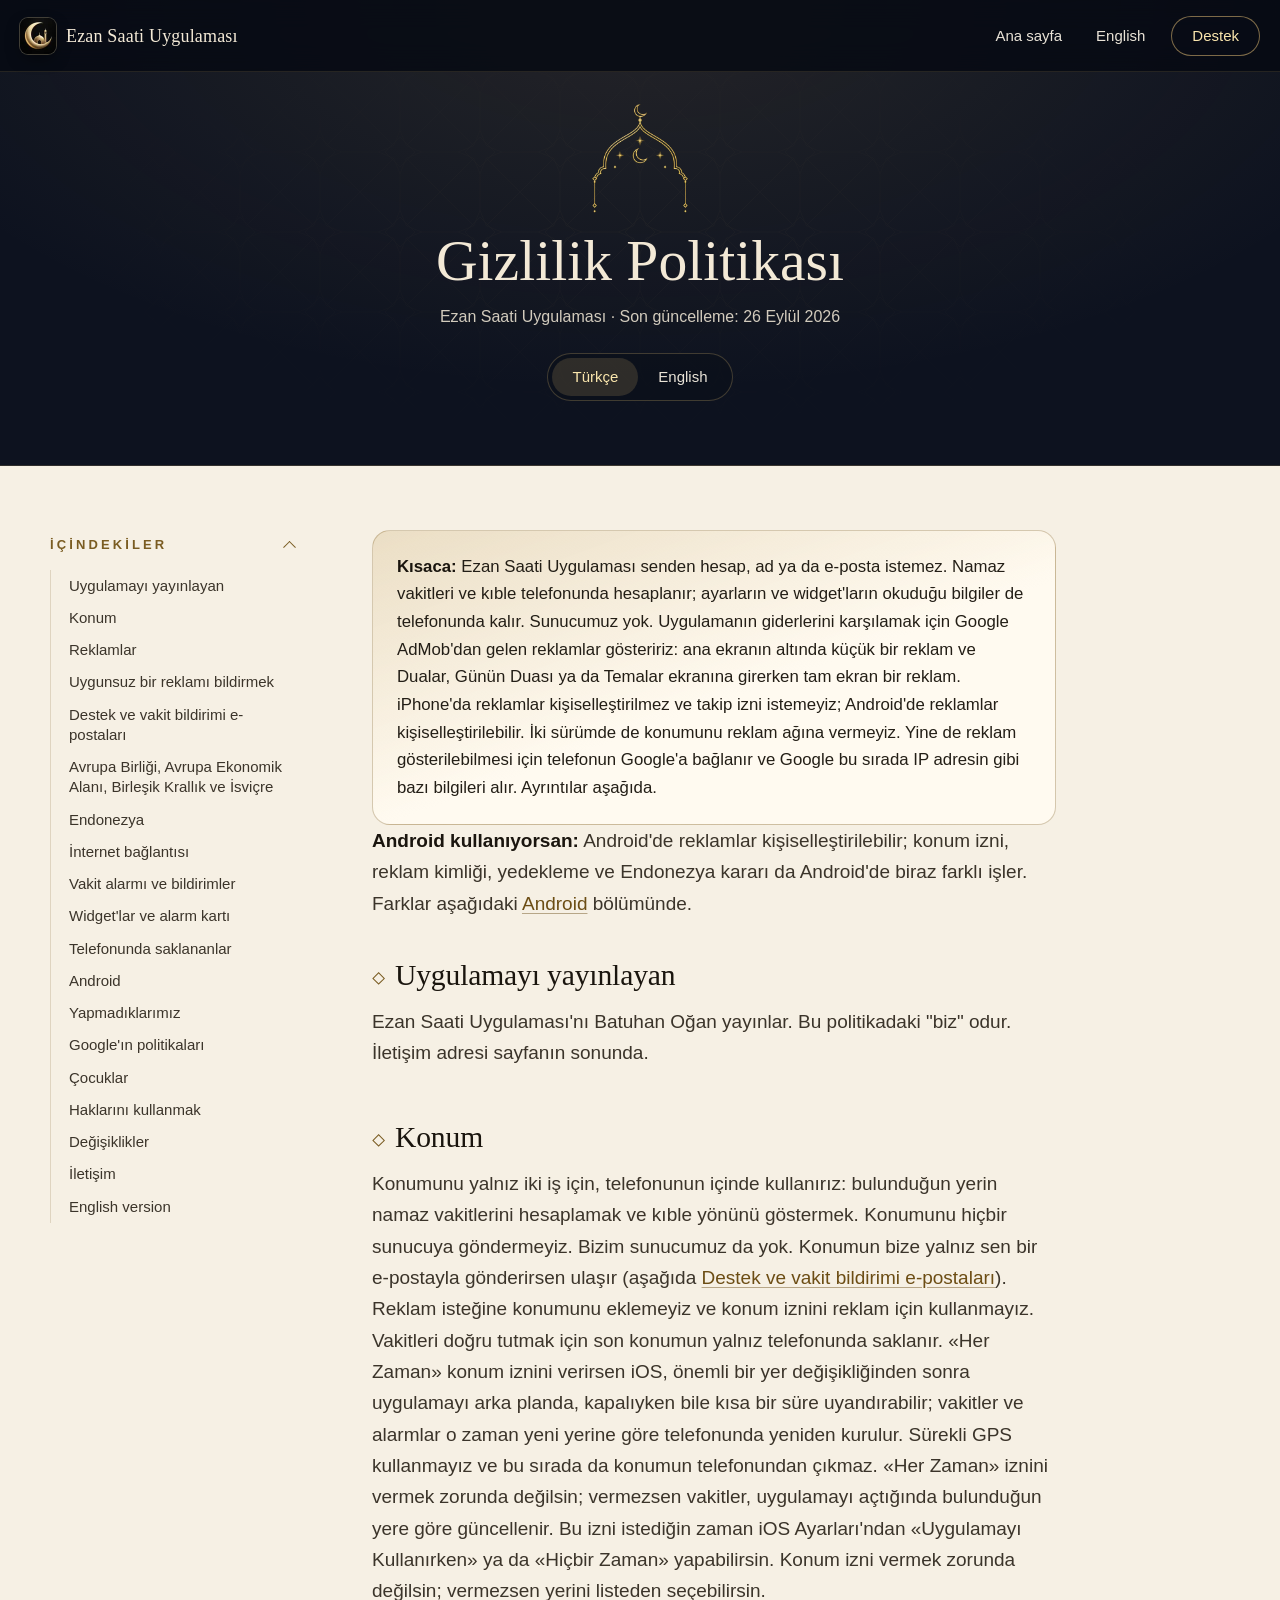
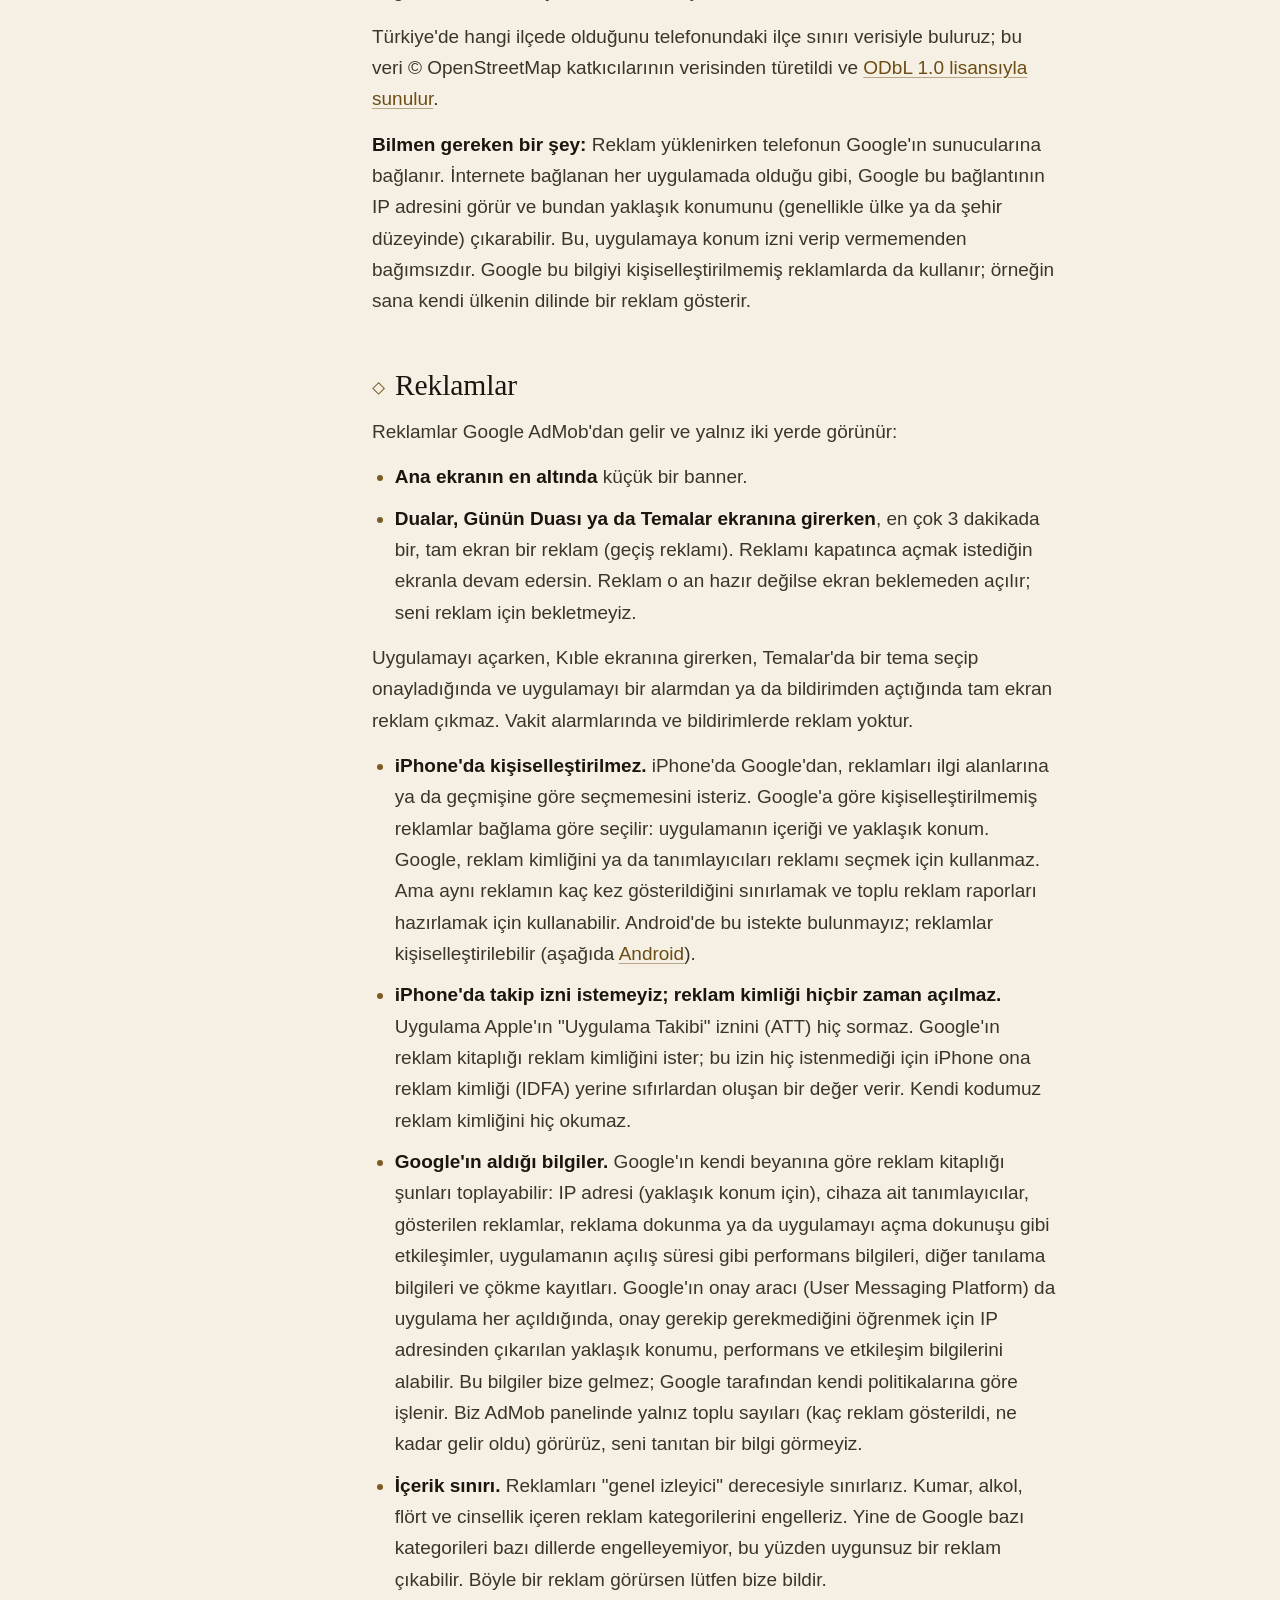
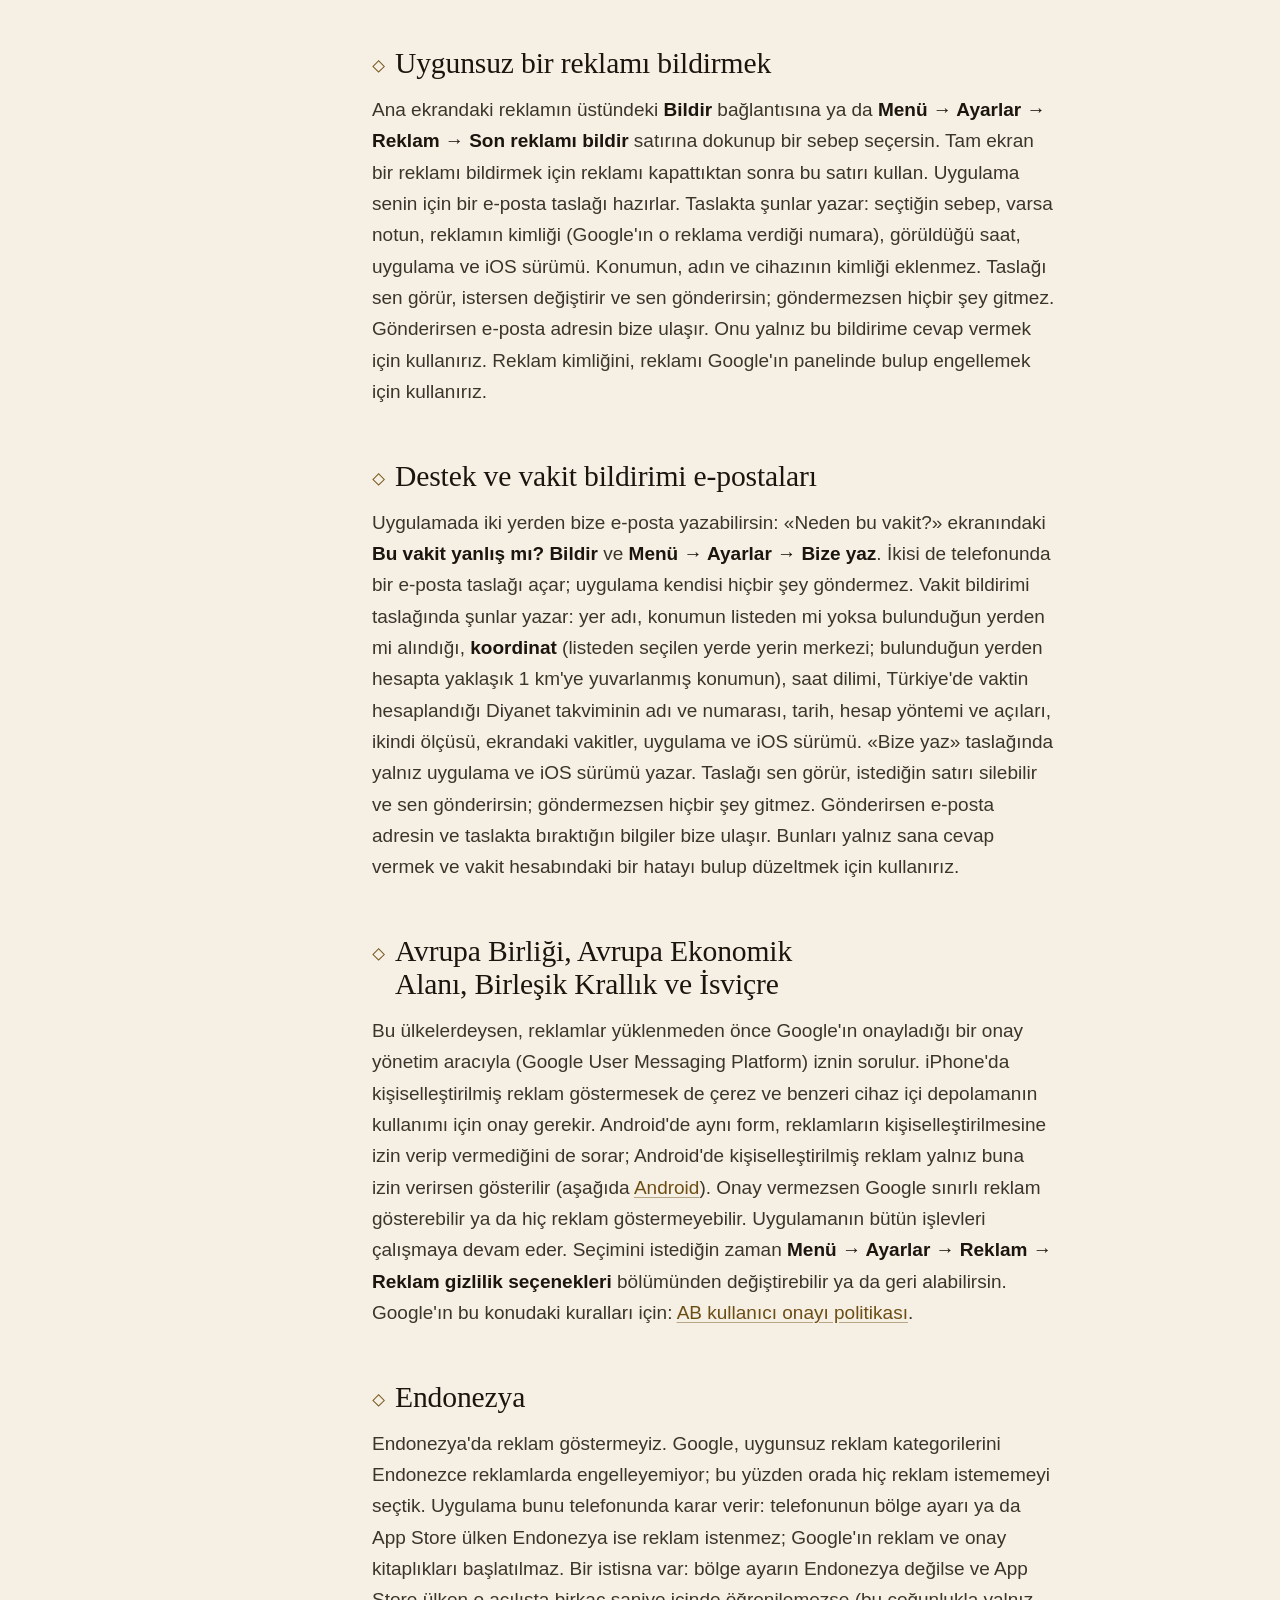
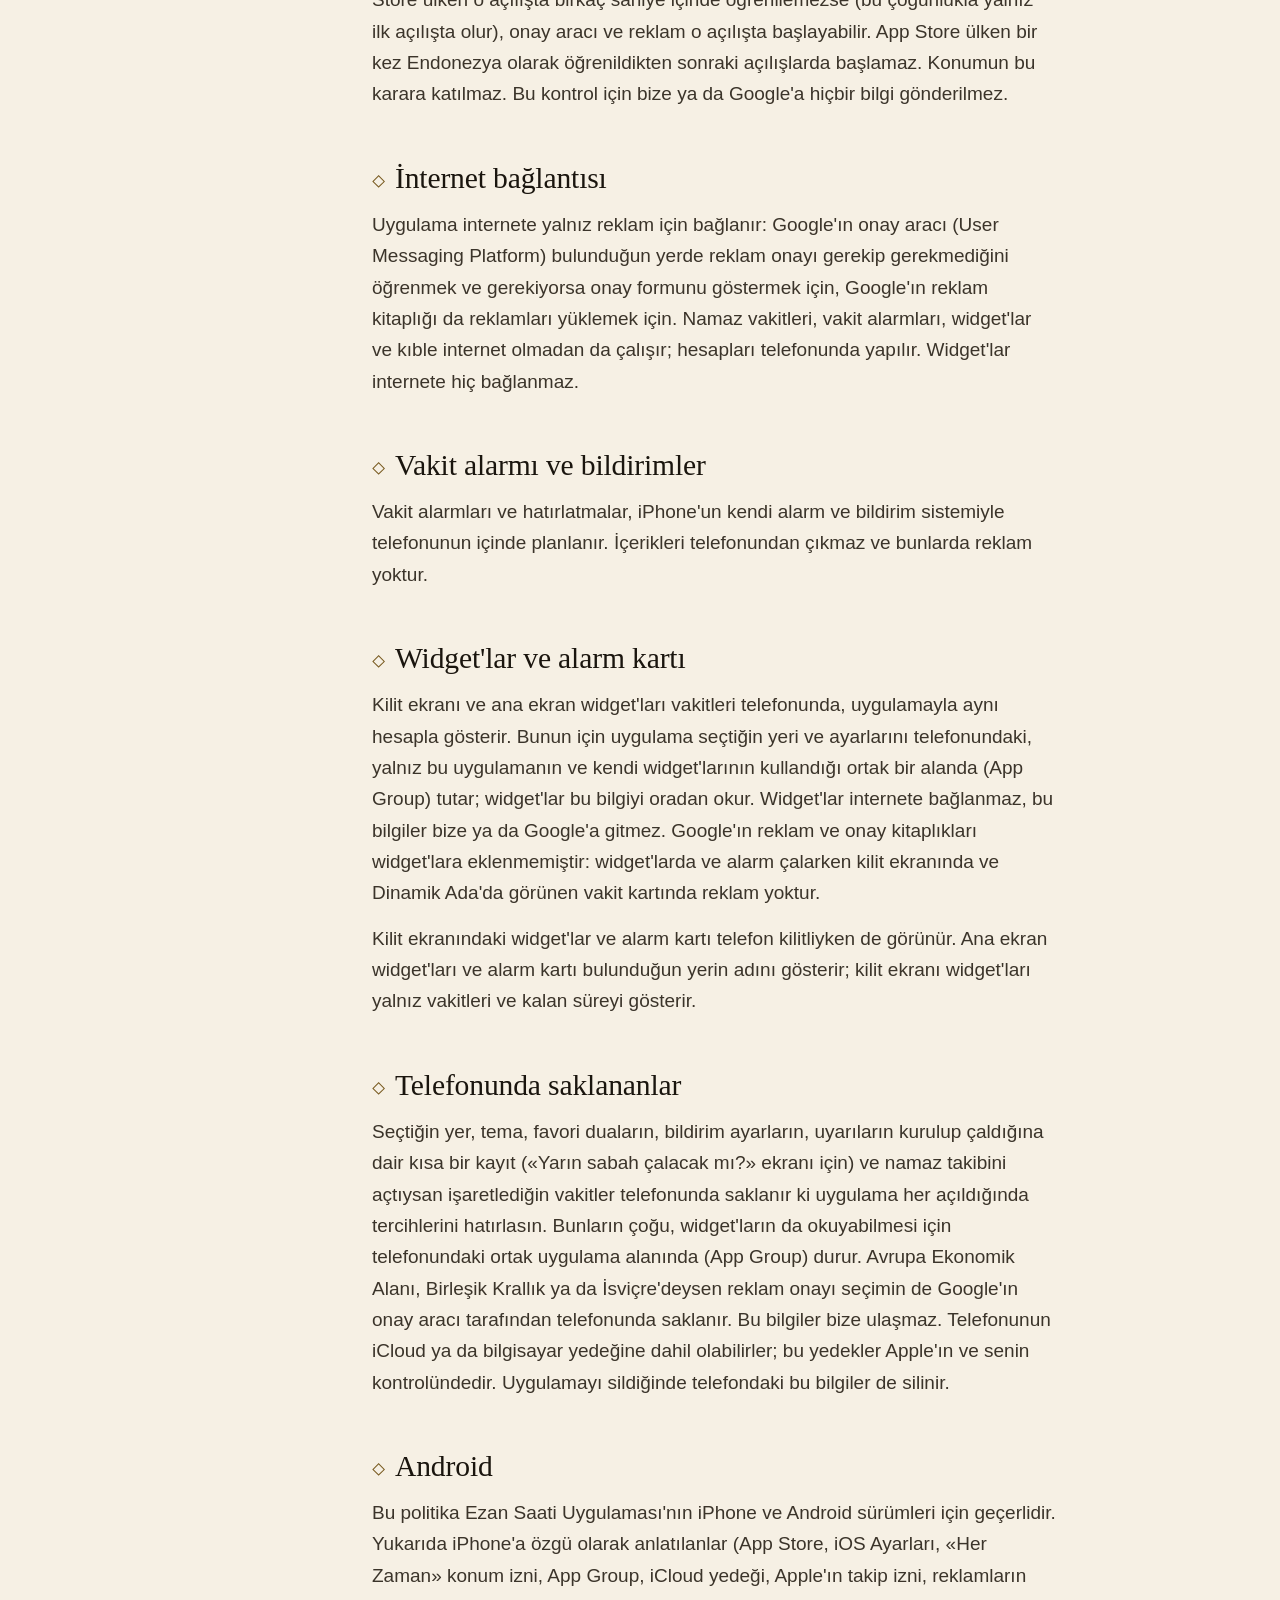
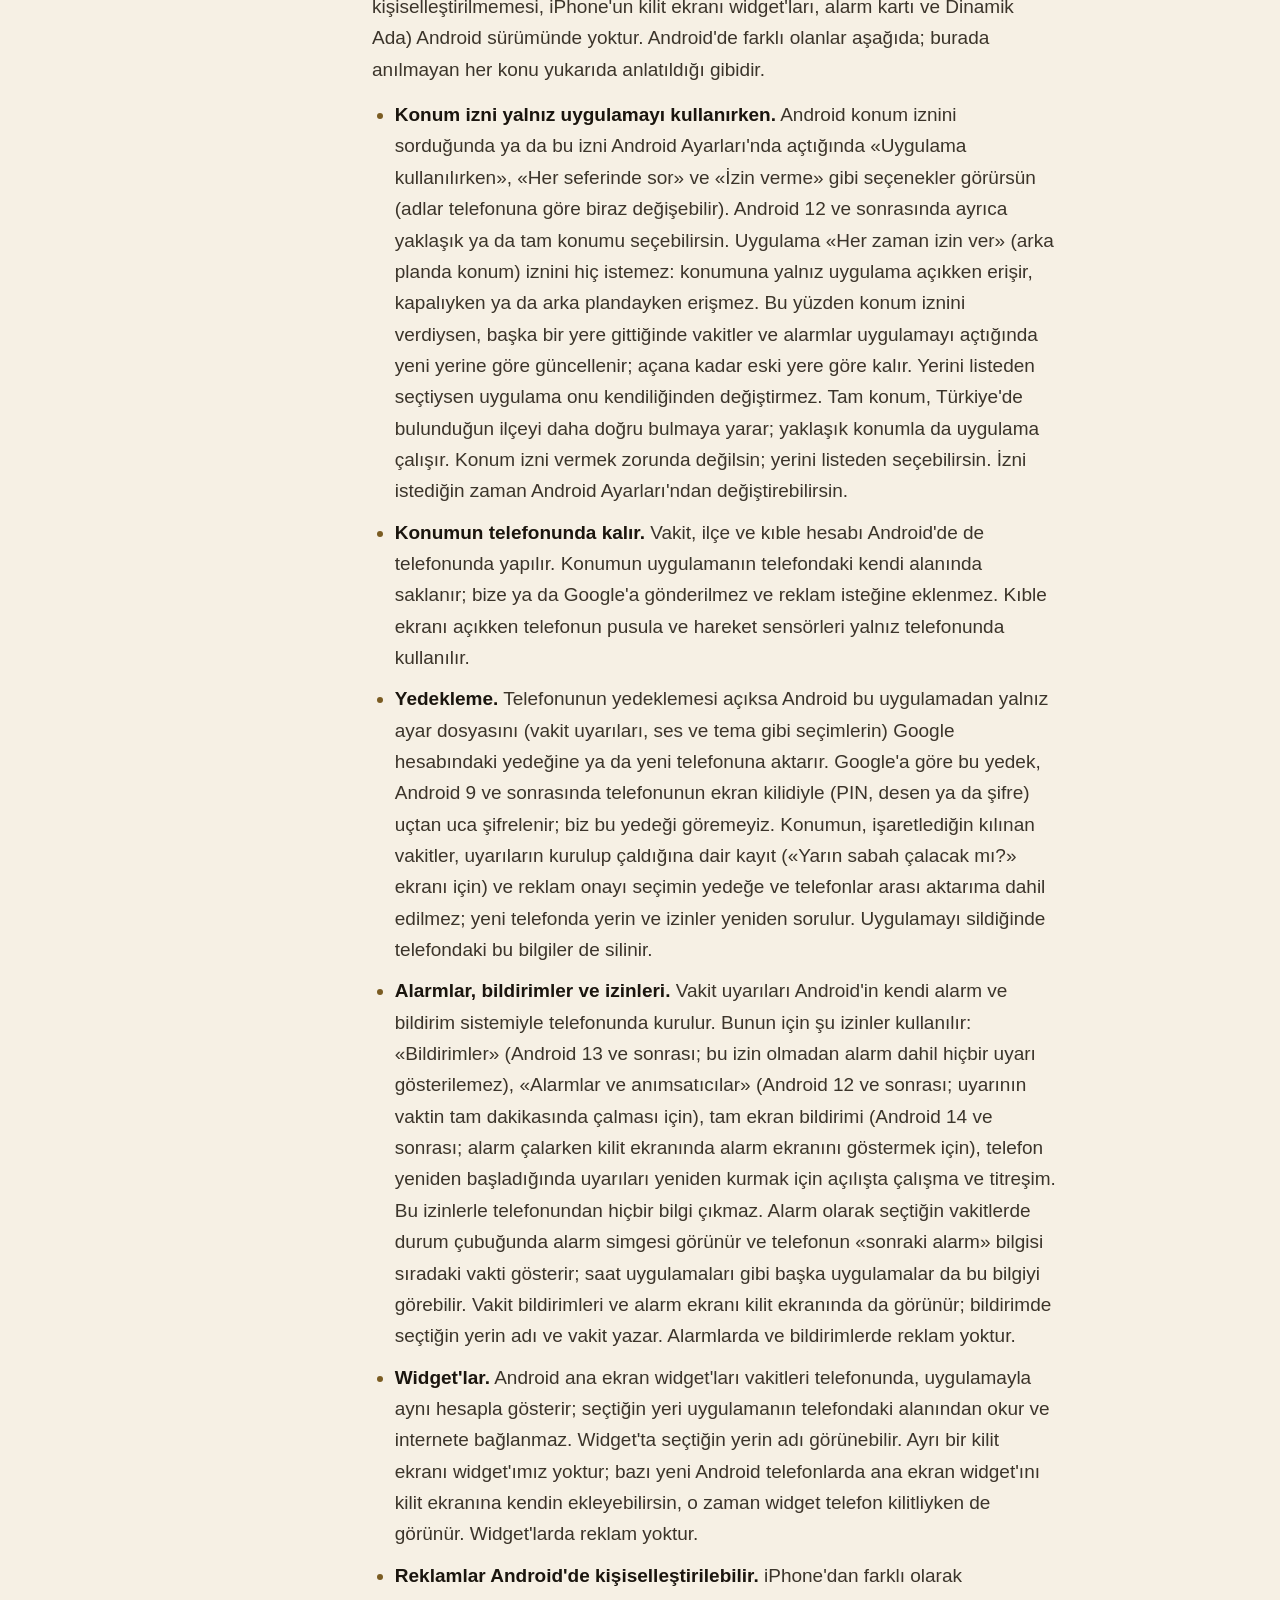
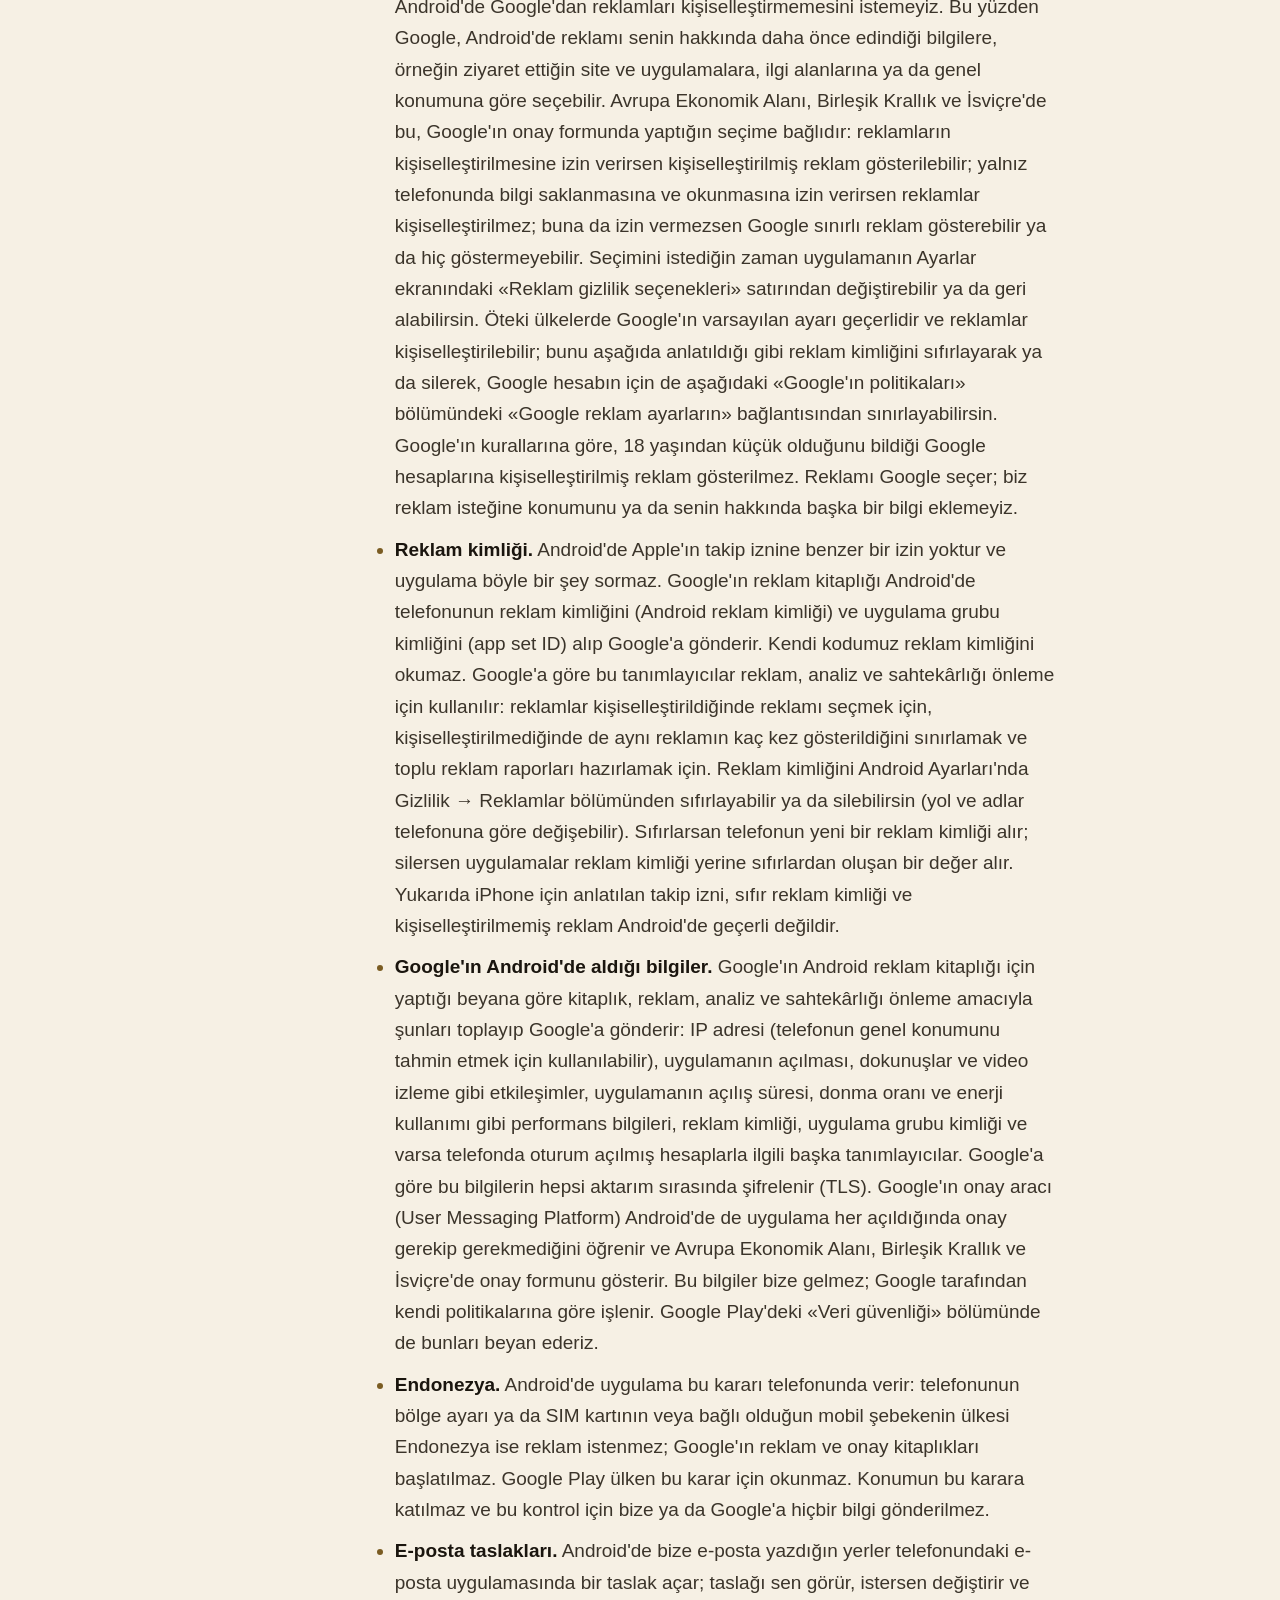
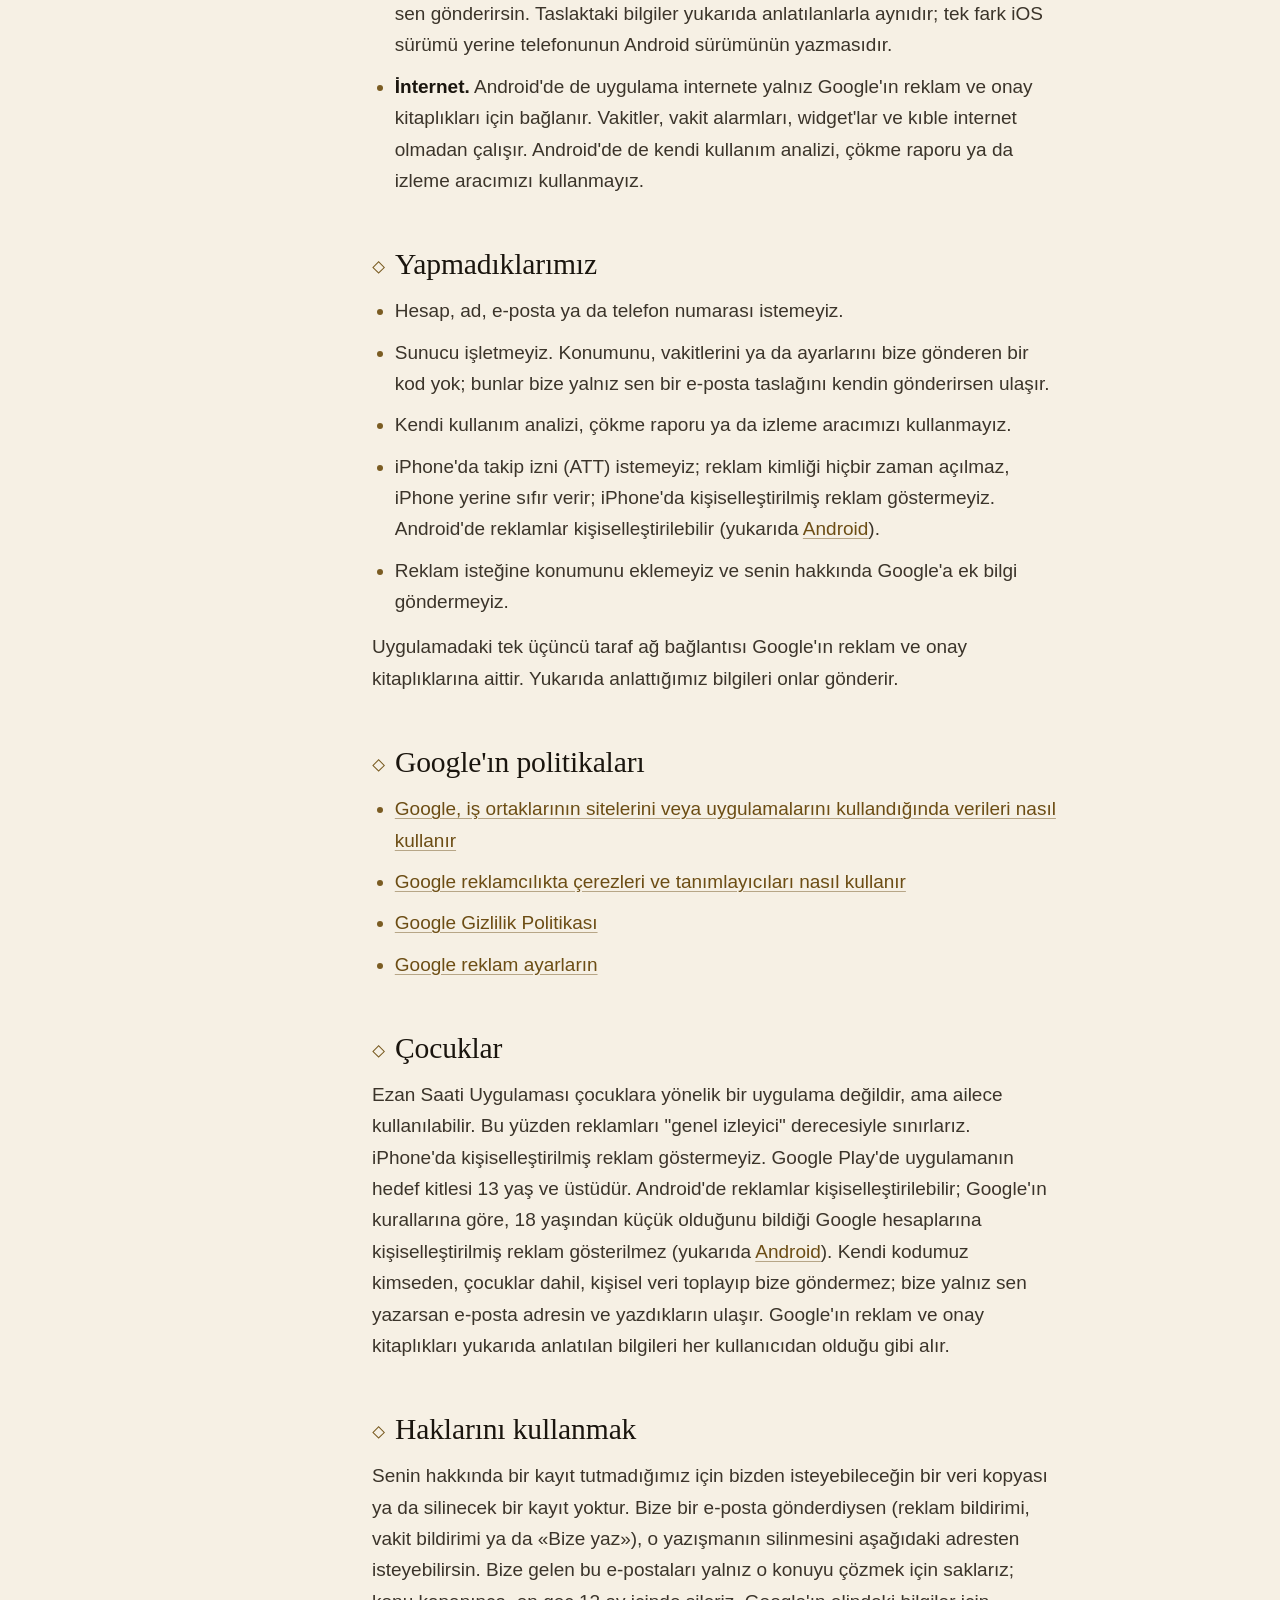
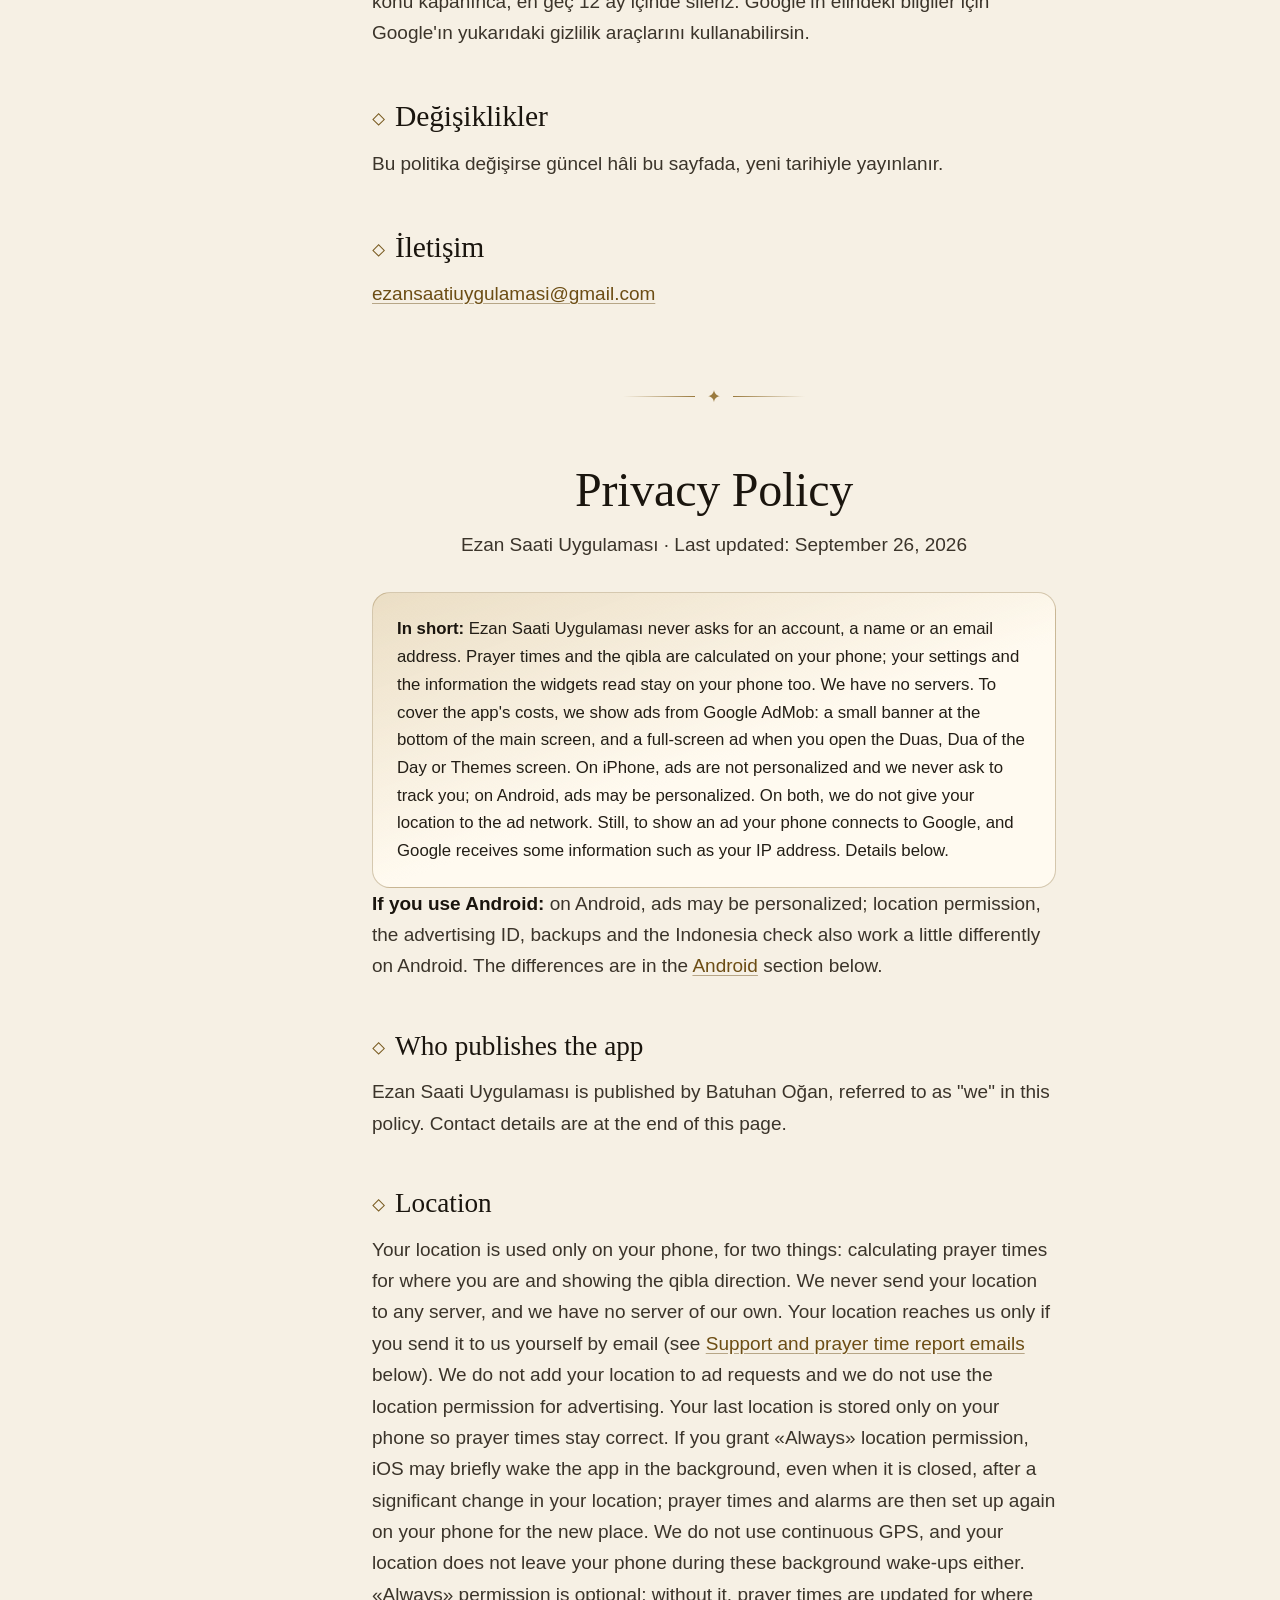
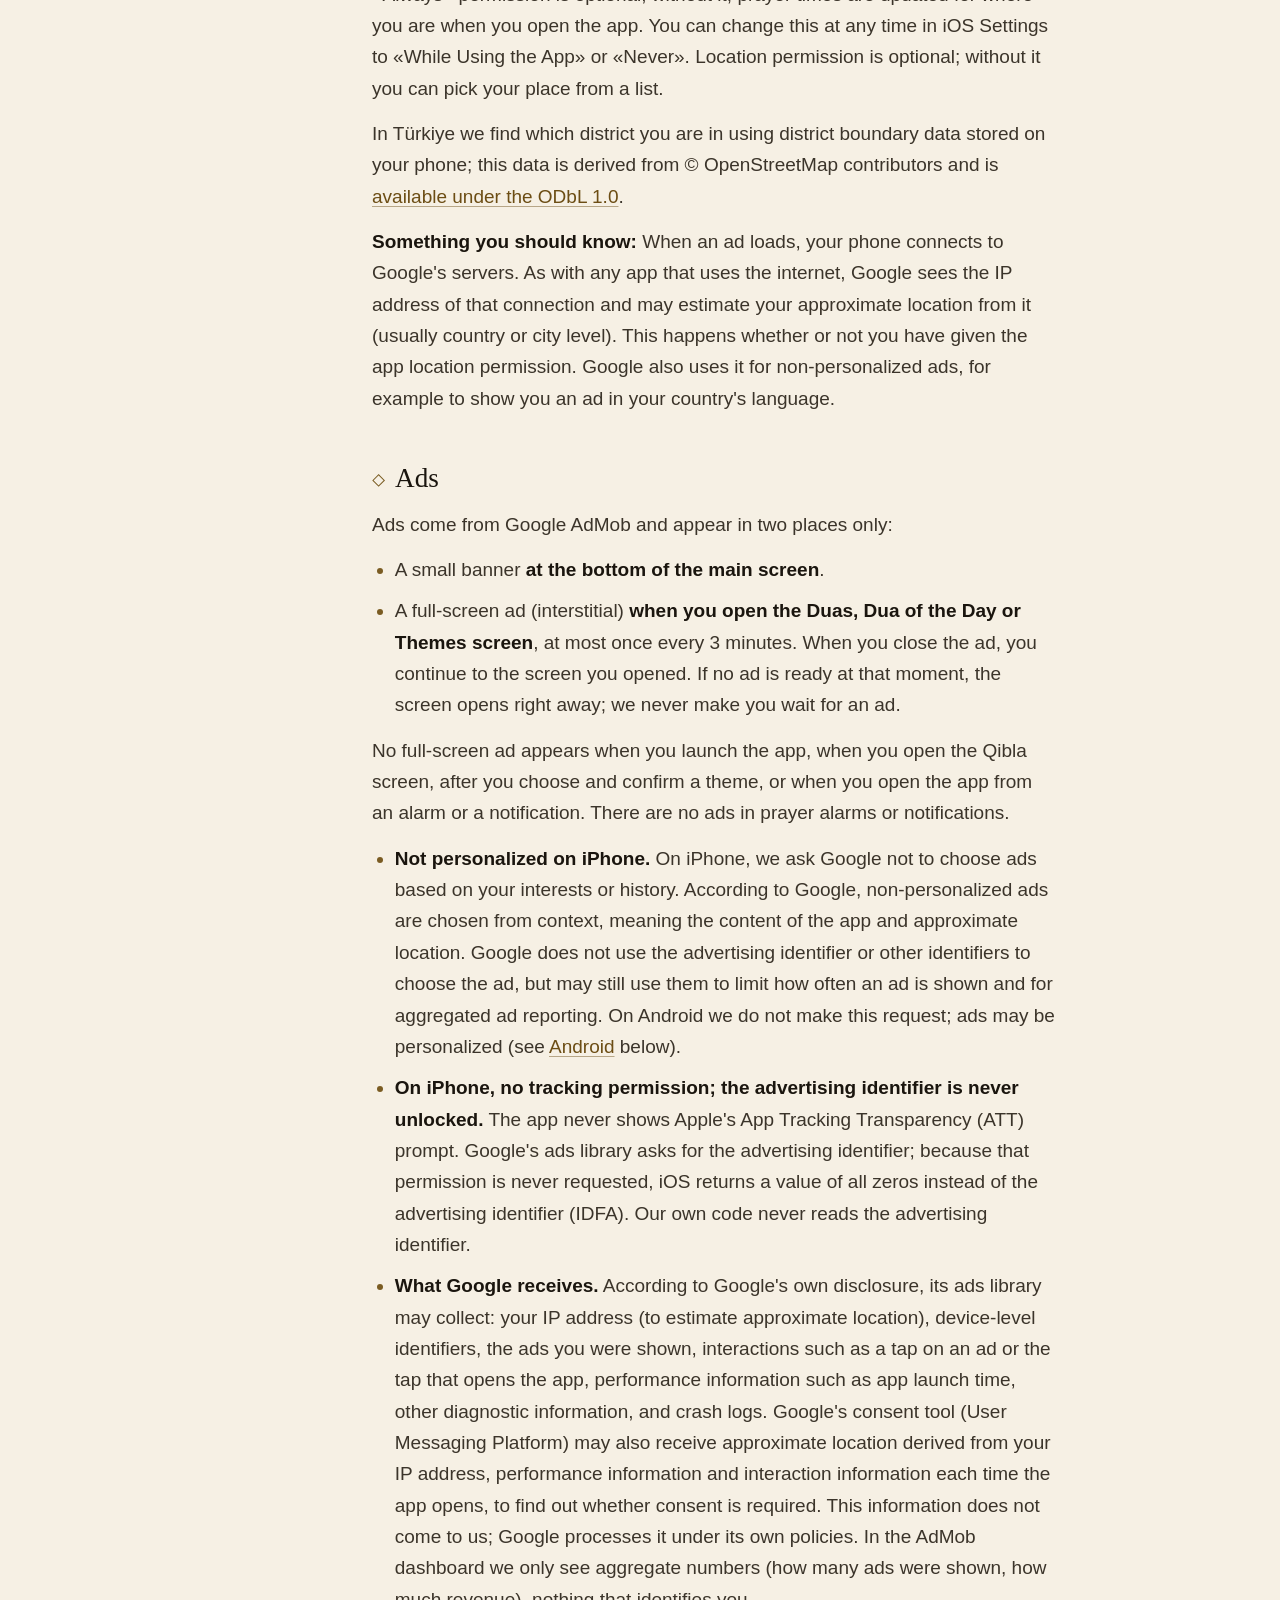
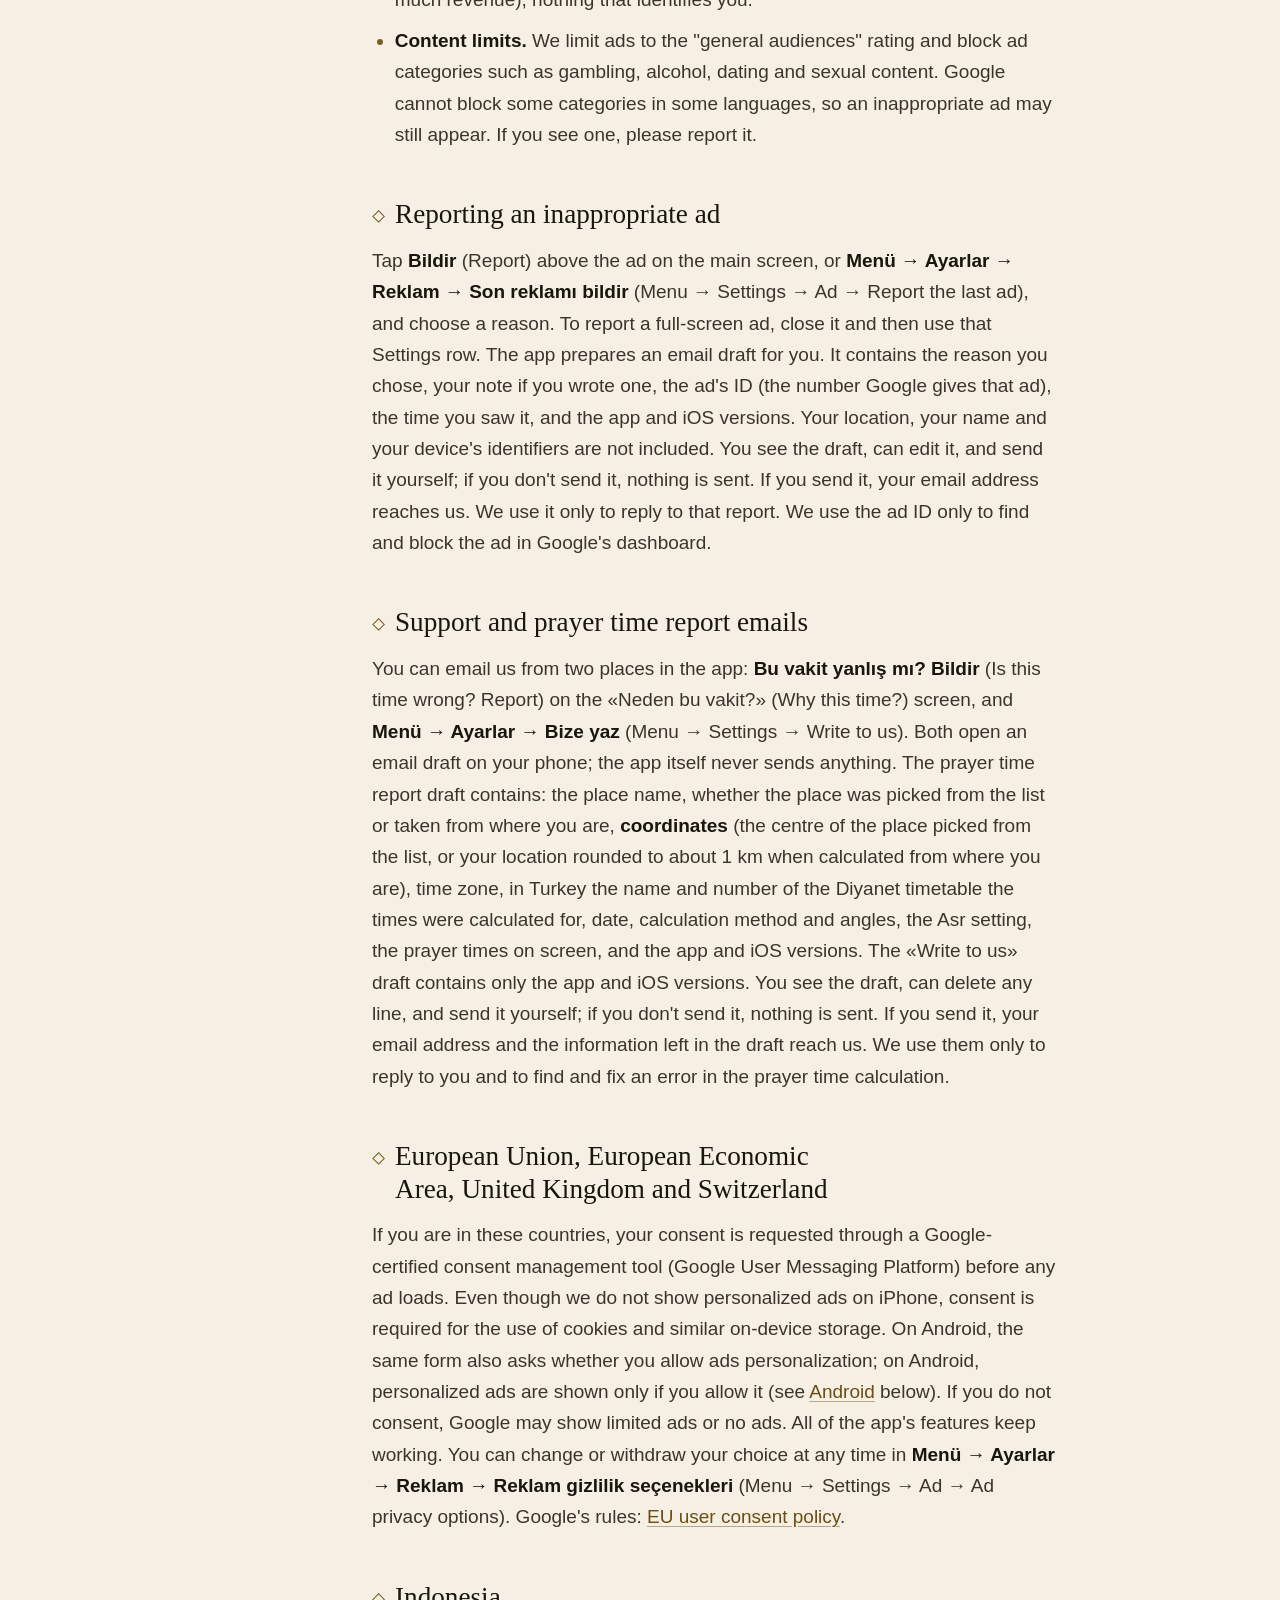
==== commit 3472d076: "Gizlilik: Android bolumu + iPhone/Android reklam ayrimi (26 Eylul 2026)" ====
--- a/gizlilik.html
+++ b/gizlilik.html
@@ -4,7 +4,7 @@
 <meta charset="utf-8">
 <meta name="viewport" content="width=device-width,initial-scale=1,viewport-fit=cover">
 <title>Gizlilik Politikası — Ezan Saati Uygulaması</title>
-<meta name="description" content="Ezan Saati Uygulaması gizlilik politikası: hesap yok, sunucu yok; vakitler, kıble ve ayarlar telefonunda kalır. Reklamlar kişiselleştirilmez. Türkçe ve English.">
+<meta name="description" content="Ezan Saati Uygulaması gizlilik politikası: hesap yok, sunucu yok; vakitler, kıble ve ayarlar telefonunda kalır. Reklamlar iPhone'da kişiselleştirilmez, Android'de kişiselleştirilebilir. Türkçe ve English.">
 <meta name="theme-color" content="#0D121F">
 <meta name="color-scheme" content="dark light">
 <link rel="canonical" href="https://ezansaatiuygulamasi.github.io/gizlilik.html">
@@ -15,7 +15,7 @@
 <meta property="og:locale" content="tr_TR">
 <meta property="og:site_name" content="Ezan Saati Uygulaması">
 <meta property="og:title" content="Gizlilik Politikası — Ezan Saati Uygulaması">
-<meta property="og:description" content="Hesap yok, sunucu yok; vakitler, kıble ve ayarlar telefonunda kalır. Reklamlar kişiselleştirilmez.">
+<meta property="og:description" content="Hesap yok, sunucu yok; vakitler, kıble ve ayarlar telefonunda kalır. Reklamlar iPhone'da kişiselleştirilmez, Android'de kişiselleştirilebilir.">
 <meta property="og:url" content="https://ezansaatiuygulamasi.github.io/gizlilik.html">
 <meta property="og:image" content="https://ezansaatiuygulamasi.github.io/og-gorsel.jpg">
 <meta property="og:image:type" content="image/jpeg">
@@ -51,7 +51,7 @@
   <header class="belge-bas">
     <img class="belge-bas__kemer" src="varliklar/sahne/kemer.webp" alt="" width="300" height="340">
     <h1>Gizlilik Politikası</h1>
-    <p class="meta">Ezan Saati Uygulaması · Son güncelleme: 25 Eylül 2026</p>
+    <p class="meta">Ezan Saati Uygulaması · Son güncelleme: 26 Eylül 2026</p>
     <nav class="dil-sec" aria-label="Dil">
       <a href="#tr" aria-current="true">Türkçe</a>
       <a href="#en" hreflang="en" lang="en">English</a>
@@ -75,6 +75,7 @@
             <li><a href="#ezan-alarmi-ve-bildirimler">Vakit alarmı ve bildirimler</a></li>
             <li><a href="#widgetlar">Widget'lar ve alarm kartı</a></li>
             <li><a href="#telefonunda-saklananlar">Telefonunda saklananlar</a></li>
+            <li><a href="#android">Android</a></li>
             <li><a href="#yapmadiklarimiz">Yapmadıklarımız</a></li>
             <li><a href="#google-in-politikalari">Google'ın politikaları</a></li>
             <li><a href="#cocuklar">Çocuklar</a></li>
@@ -90,7 +91,8 @@
 
   
 
-  <div class="kisaca"><p><strong>Kısaca:</strong> Ezan Saati Uygulaması senden hesap, ad ya da e-posta istemez. Namaz vakitleri ve kıble telefonunda hesaplanır; ayarların ve widget'ların okuduğu bilgiler de telefonunda kalır. Sunucumuz yok. Uygulamanın giderlerini karşılamak için Google AdMob'dan gelen reklamlar gösteririz: ana ekranın altında küçük bir reklam ve Dualar, Günün Duası ya da Temalar ekranına girerken tam ekran bir reklam. Reklamlar kişiselleştirilmez, takip izni istemeyiz ve konumunu reklam ağına vermeyiz. Yine de reklam gösterilebilmesi için telefonun Google'a bağlanır ve Google bu sırada IP adresin gibi bazı bilgileri alır. Ayrıntılar aşağıda.</p></div>
+  <div class="kisaca"><p><strong>Kısaca:</strong> Ezan Saati Uygulaması senden hesap, ad ya da e-posta istemez. Namaz vakitleri ve kıble telefonunda hesaplanır; ayarların ve widget'ların okuduğu bilgiler de telefonunda kalır. Sunucumuz yok. Uygulamanın giderlerini karşılamak için Google AdMob'dan gelen reklamlar gösteririz: ana ekranın altında küçük bir reklam ve Dualar, Günün Duası ya da Temalar ekranına girerken tam ekran bir reklam. iPhone'da reklamlar kişiselleştirilmez ve takip izni istemeyiz; Android'de reklamlar kişiselleştirilebilir. İki sürümde de konumunu reklam ağına vermeyiz. Yine de reklam gösterilebilmesi için telefonun Google'a bağlanır ve Google bu sırada IP adresin gibi bazı bilgileri alır. Ayrıntılar aşağıda.</p></div>
+  <p><strong>Android kullanıyorsan:</strong> Android'de reklamlar kişiselleştirilebilir; konum izni, reklam kimliği, yedekleme ve Endonezya kararı da Android'de biraz farklı işler. Farklar aşağıdaki <a href="#android">Android</a> bölümünde.</p>
 
   <h2 id="uygulamayi-yayinlayan">Uygulamayı yayınlayan</h2>
   <p>Ezan Saati Uygulaması'nı Batuhan Oğan yayınlar. Bu politikadaki "biz" odur. İletişim adresi sayfanın sonunda.</p>
@@ -108,8 +110,8 @@
   </ul>
   <p>Uygulamayı açarken, Kıble ekranına girerken, Temalar'da bir tema seçip onayladığında ve uygulamayı bir alarmdan ya da bildirimden açtığında tam ekran reklam çıkmaz. Vakit alarmlarında ve bildirimlerde reklam yoktur.</p>
   <ul>
-    <li><strong>Kişiselleştirilmez.</strong> Google'dan, reklamları ilgi alanlarına ya da geçmişine göre seçmemesini isteriz. Google'a göre kişiselleştirilmemiş reklamlar bağlama göre seçilir: uygulamanın içeriği ve yaklaşık konum. Google, reklam kimliğini ya da tanımlayıcıları reklamı seçmek için kullanmaz. Ama aynı reklamın kaç kez gösterildiğini sınırlamak ve toplu reklam raporları hazırlamak için kullanabilir.</li>
-    <li><strong>Takip izni istemeyiz; reklam kimliği hiçbir zaman açılmaz.</strong> Uygulama Apple'ın "Uygulama Takibi" iznini (ATT) hiç sormaz. Google'ın reklam kitaplığı reklam kimliğini ister; bu izin hiç istenmediği için iPhone ona reklam kimliği (IDFA) yerine sıfırlardan oluşan bir değer verir. Kendi kodumuz reklam kimliğini hiç okumaz.</li>
+    <li><strong>iPhone'da kişiselleştirilmez.</strong> iPhone'da Google'dan, reklamları ilgi alanlarına ya da geçmişine göre seçmemesini isteriz. Google'a göre kişiselleştirilmemiş reklamlar bağlama göre seçilir: uygulamanın içeriği ve yaklaşık konum. Google, reklam kimliğini ya da tanımlayıcıları reklamı seçmek için kullanmaz. Ama aynı reklamın kaç kez gösterildiğini sınırlamak ve toplu reklam raporları hazırlamak için kullanabilir. Android'de bu istekte bulunmayız; reklamlar kişiselleştirilebilir (aşağıda <a href="#android">Android</a>).</li>
+    <li><strong>iPhone'da takip izni istemeyiz; reklam kimliği hiçbir zaman açılmaz.</strong> Uygulama Apple'ın "Uygulama Takibi" iznini (ATT) hiç sormaz. Google'ın reklam kitaplığı reklam kimliğini ister; bu izin hiç istenmediği için iPhone ona reklam kimliği (IDFA) yerine sıfırlardan oluşan bir değer verir. Kendi kodumuz reklam kimliğini hiç okumaz.</li>
     <li><strong>Google'ın aldığı bilgiler.</strong> Google'ın kendi beyanına göre reklam kitaplığı şunları toplayabilir: IP adresi (yaklaşık konum için), cihaza ait tanımlayıcılar, gösterilen reklamlar, reklama dokunma ya da uygulamayı açma dokunuşu gibi etkileşimler, uygulamanın açılış süresi gibi performans bilgileri, diğer tanılama bilgileri ve çökme kayıtları. Google'ın onay aracı (User Messaging Platform) da uygulama her açıldığında, onay gerekip gerekmediğini öğrenmek için IP adresinden çıkarılan yaklaşık konumu, performans ve etkileşim bilgilerini alabilir. Bu bilgiler bize gelmez; Google tarafından kendi politikalarına göre işlenir. Biz AdMob panelinde yalnız toplu sayıları (kaç reklam gösterildi, ne kadar gelir oldu) görürüz, seni tanıtan bir bilgi görmeyiz.</li>
     <li><strong>İçerik sınırı.</strong> Reklamları "genel izleyici" derecesiyle sınırlarız. Kumar, alkol, flört ve cinsellik içeren reklam kategorilerini engelleriz. Yine de Google bazı kategorileri bazı dillerde engelleyemiyor, bu yüzden uygunsuz bir reklam çıkabilir. Böyle bir reklam görürsen lütfen bize bildir.</li>
   </ul>
@@ -121,7 +123,7 @@
   <p>Uygulamada iki yerden bize e-posta yazabilirsin: «Neden bu vakit?» ekranındaki <strong>Bu vakit yanlış mı? Bildir</strong> ve <strong>Menü → Ayarlar → Bize yaz</strong>. İkisi de telefonunda bir e-posta taslağı açar; uygulama kendisi hiçbir şey göndermez. Vakit bildirimi taslağında şunlar yazar: yer adı, konumun listeden mi yoksa bulunduğun yerden mi alındığı, <strong>koordinat</strong> (listeden seçilen yerde yerin merkezi; bulunduğun yerden hesapta yaklaşık 1 km'ye yuvarlanmış konumun), saat dilimi, Türkiye'de vaktin hesaplandığı Diyanet takviminin adı ve numarası, tarih, hesap yöntemi ve açıları, ikindi ölçüsü, ekrandaki vakitler, uygulama ve iOS sürümü. «Bize yaz» taslağında yalnız uygulama ve iOS sürümü yazar. Taslağı sen görür, istediğin satırı silebilir ve sen gönderirsin; göndermezsen hiçbir şey gitmez. Gönderirsen e-posta adresin ve taslakta bıraktığın bilgiler bize ulaşır. Bunları yalnız sana cevap vermek ve vakit hesabındaki bir hatayı bulup düzeltmek için kullanırız.</p>
 
   <h2 id="avrupa-birligi-avrupa-ekonomik-alani-bir">Avrupa Birliği, Avrupa Ekonomik Alanı, Birleşik Krallık ve İsviçre</h2>
-  <p>Bu ülkelerdeysen, reklamlar yüklenmeden önce Google'ın onayladığı bir onay yönetim aracıyla (Google User Messaging Platform) iznin sorulur. Kişiselleştirilmiş reklam göstermesek de çerez ve benzeri cihaz içi depolamanın kullanımı için onay gerekir. Onay vermezsen Google sınırlı reklam gösterebilir ya da hiç reklam göstermeyebilir. Uygulamanın bütün işlevleri çalışmaya devam eder. Seçimini istediğin zaman <strong>Menü → Ayarlar → Reklam → Reklam gizlilik seçenekleri</strong> bölümünden değiştirebilir ya da geri alabilirsin. Google'ın bu konudaki kuralları için: <a href="https://www.google.com/about/company/user-consent-policy/">AB kullanıcı onayı politikası</a>.</p>
+  <p>Bu ülkelerdeysen, reklamlar yüklenmeden önce Google'ın onayladığı bir onay yönetim aracıyla (Google User Messaging Platform) iznin sorulur. iPhone'da kişiselleştirilmiş reklam göstermesek de çerez ve benzeri cihaz içi depolamanın kullanımı için onay gerekir. Android'de aynı form, reklamların kişiselleştirilmesine izin verip vermediğini de sorar; Android'de kişiselleştirilmiş reklam yalnız buna izin verirsen gösterilir (aşağıda <a href="#android">Android</a>). Onay vermezsen Google sınırlı reklam gösterebilir ya da hiç reklam göstermeyebilir. Uygulamanın bütün işlevleri çalışmaya devam eder. Seçimini istediğin zaman <strong>Menü → Ayarlar → Reklam → Reklam gizlilik seçenekleri</strong> bölümünden değiştirebilir ya da geri alabilirsin. Google'ın bu konudaki kuralları için: <a href="https://www.google.com/about/company/user-consent-policy/">AB kullanıcı onayı politikası</a>.</p>
 
   <h2 id="endonezya">Endonezya</h2>
   <p>Endonezya'da reklam göstermeyiz. Google, uygunsuz reklam kategorilerini Endonezce reklamlarda engelleyemiyor; bu yüzden orada hiç reklam istememeyi seçtik. Uygulama bunu telefonunda karar verir: telefonunun bölge ayarı ya da App Store ülken Endonezya ise reklam istenmez; Google'ın reklam ve onay kitaplıkları başlatılmaz. Bir istisna var: bölge ayarın Endonezya değilse ve App Store ülken o açılışta birkaç saniye içinde öğrenilemezse (bu çoğunlukla yalnız ilk açılışta olur), onay aracı ve reklam o açılışta başlayabilir. App Store ülken bir kez Endonezya olarak öğrenildikten sonraki açılışlarda başlamaz. Konumun bu karara katılmaz. Bu kontrol için bize ya da Google'a hiçbir bilgi gönderilmez.</p>
@@ -139,12 +141,28 @@
   <h2 id="telefonunda-saklananlar">Telefonunda saklananlar</h2>
   <p>Seçtiğin yer, tema, favori duaların, bildirim ayarların, uyarıların kurulup çaldığına dair kısa bir kayıt («Yarın sabah çalacak mı?» ekranı için) ve namaz takibini açtıysan işaretlediğin vakitler telefonunda saklanır ki uygulama her açıldığında tercihlerini hatırlasın. Bunların çoğu, widget'ların da okuyabilmesi için telefonundaki ortak uygulama alanında (App Group) durur. Avrupa Ekonomik Alanı, Birleşik Krallık ya da İsviçre'deysen reklam onayı seçimin de Google'ın onay aracı tarafından telefonunda saklanır. Bu bilgiler bize ulaşmaz. Telefonunun iCloud ya da bilgisayar yedeğine dahil olabilirler; bu yedekler Apple'ın ve senin kontrolündedir. Uygulamayı sildiğinde telefondaki bu bilgiler de silinir.</p>
 
+  <h2 id="android">Android</h2>
+  <p>Bu politika Ezan Saati Uygulaması'nın iPhone ve Android sürümleri için geçerlidir. Yukarıda iPhone'a özgü olarak anlatılanlar (App Store, iOS Ayarları, «Her Zaman» konum izni, App Group, iCloud yedeği, Apple'ın takip izni, reklamların kişiselleştirilmemesi, iPhone'un kilit ekranı widget'ları, alarm kartı ve Dinamik Ada) Android sürümünde yoktur. Android'de farklı olanlar aşağıda; burada anılmayan her konu yukarıda anlatıldığı gibidir.</p>
+  <ul>
+    <li><strong>Konum izni yalnız uygulamayı kullanırken.</strong> Android konum iznini sorduğunda ya da bu izni Android Ayarları'nda açtığında «Uygulama kullanılırken», «Her seferinde sor» ve «İzin verme» gibi seçenekler görürsün (adlar telefonuna göre biraz değişebilir). Android 12 ve sonrasında ayrıca yaklaşık ya da tam konumu seçebilirsin. Uygulama «Her zaman izin ver» (arka planda konum) iznini hiç istemez: konumuna yalnız uygulama açıkken erişir, kapalıyken ya da arka plandayken erişmez. Bu yüzden konum iznini verdiysen, başka bir yere gittiğinde vakitler ve alarmlar uygulamayı açtığında yeni yerine göre güncellenir; açana kadar eski yere göre kalır. Yerini listeden seçtiysen uygulama onu kendiliğinden değiştirmez. Tam konum, Türkiye'de bulunduğun ilçeyi daha doğru bulmaya yarar; yaklaşık konumla da uygulama çalışır. Konum izni vermek zorunda değilsin; yerini listeden seçebilirsin. İzni istediğin zaman Android Ayarları'ndan değiştirebilirsin.</li>
+    <li><strong>Konumun telefonunda kalır.</strong> Vakit, ilçe ve kıble hesabı Android'de de telefonunda yapılır. Konumun uygulamanın telefondaki kendi alanında saklanır; bize ya da Google'a gönderilmez ve reklam isteğine eklenmez. Kıble ekranı açıkken telefonun pusula ve hareket sensörleri yalnız telefonunda kullanılır.</li>
+    <li><strong>Yedekleme.</strong> Telefonunun yedeklemesi açıksa Android bu uygulamadan yalnız ayar dosyasını (vakit uyarıları, ses ve tema gibi seçimlerin) Google hesabındaki yedeğine ya da yeni telefonuna aktarır. Google'a göre bu yedek, Android 9 ve sonrasında telefonunun ekran kilidiyle (PIN, desen ya da şifre) uçtan uca şifrelenir; biz bu yedeği göremeyiz. Konumun, işaretlediğin kılınan vakitler, uyarıların kurulup çaldığına dair kayıt («Yarın sabah çalacak mı?» ekranı için) ve reklam onayı seçimin yedeğe ve telefonlar arası aktarıma dahil edilmez; yeni telefonda yerin ve izinler yeniden sorulur. Uygulamayı sildiğinde telefondaki bu bilgiler de silinir.</li>
+    <li><strong>Alarmlar, bildirimler ve izinleri.</strong> Vakit uyarıları Android'in kendi alarm ve bildirim sistemiyle telefonunda kurulur. Bunun için şu izinler kullanılır: «Bildirimler» (Android 13 ve sonrası; bu izin olmadan alarm dahil hiçbir uyarı gösterilemez), «Alarmlar ve anımsatıcılar» (Android 12 ve sonrası; uyarının vaktin tam dakikasında çalması için), tam ekran bildirimi (Android 14 ve sonrası; alarm çalarken kilit ekranında alarm ekranını göstermek için), telefon yeniden başladığında uyarıları yeniden kurmak için açılışta çalışma ve titreşim. Bu izinlerle telefonundan hiçbir bilgi çıkmaz. Alarm olarak seçtiğin vakitlerde durum çubuğunda alarm simgesi görünür ve telefonun «sonraki alarm» bilgisi sıradaki vakti gösterir; saat uygulamaları gibi başka uygulamalar da bu bilgiyi görebilir. Vakit bildirimleri ve alarm ekranı kilit ekranında da görünür; bildirimde seçtiğin yerin adı ve vakit yazar. Alarmlarda ve bildirimlerde reklam yoktur.</li>
+    <li><strong>Widget'lar.</strong> Android ana ekran widget'ları vakitleri telefonunda, uygulamayla aynı hesapla gösterir; seçtiğin yeri uygulamanın telefondaki alanından okur ve internete bağlanmaz. Widget'ta seçtiğin yerin adı görünebilir. Ayrı bir kilit ekranı widget'ımız yoktur; bazı yeni Android telefonlarda ana ekran widget'ını kilit ekranına kendin ekleyebilirsin, o zaman widget telefon kilitliyken de görünür. Widget'larda reklam yoktur.</li>
+    <li><strong>Reklamlar Android'de kişiselleştirilebilir.</strong> iPhone'dan farklı olarak Android'de Google'dan reklamları kişiselleştirmemesini istemeyiz. Bu yüzden Google, Android'de reklamı senin hakkında daha önce edindiği bilgilere, örneğin ziyaret ettiğin site ve uygulamalara, ilgi alanlarına ya da genel konumuna göre seçebilir. Avrupa Ekonomik Alanı, Birleşik Krallık ve İsviçre'de bu, Google'ın onay formunda yaptığın seçime bağlıdır: reklamların kişiselleştirilmesine izin verirsen kişiselleştirilmiş reklam gösterilebilir; yalnız telefonunda bilgi saklanmasına ve okunmasına izin verirsen reklamlar kişiselleştirilmez; buna da izin vermezsen Google sınırlı reklam gösterebilir ya da hiç göstermeyebilir. Seçimini istediğin zaman uygulamanın Ayarlar ekranındaki «Reklam gizlilik seçenekleri» satırından değiştirebilir ya da geri alabilirsin. Öteki ülkelerde Google'ın varsayılan ayarı geçerlidir ve reklamlar kişiselleştirilebilir; bunu aşağıda anlatıldığı gibi reklam kimliğini sıfırlayarak ya da silerek, Google hesabın için de aşağıdaki «Google'ın politikaları» bölümündeki «Google reklam ayarların» bağlantısından sınırlayabilirsin. Google'ın kurallarına göre, 18 yaşından küçük olduğunu bildiği Google hesaplarına kişiselleştirilmiş reklam gösterilmez. Reklamı Google seçer; biz reklam isteğine konumunu ya da senin hakkında başka bir bilgi eklemeyiz.</li>
+    <li><strong>Reklam kimliği.</strong> Android'de Apple'ın takip iznine benzer bir izin yoktur ve uygulama böyle bir şey sormaz. Google'ın reklam kitaplığı Android'de telefonunun reklam kimliğini (Android reklam kimliği) ve uygulama grubu kimliğini (app set ID) alıp Google'a gönderir. Kendi kodumuz reklam kimliğini okumaz. Google'a göre bu tanımlayıcılar reklam, analiz ve sahtekârlığı önleme için kullanılır: reklamlar kişiselleştirildiğinde reklamı seçmek için, kişiselleştirilmediğinde de aynı reklamın kaç kez gösterildiğini sınırlamak ve toplu reklam raporları hazırlamak için. Reklam kimliğini Android Ayarları'nda Gizlilik → Reklamlar bölümünden sıfırlayabilir ya da silebilirsin (yol ve adlar telefonuna göre değişebilir). Sıfırlarsan telefonun yeni bir reklam kimliği alır; silersen uygulamalar reklam kimliği yerine sıfırlardan oluşan bir değer alır. Yukarıda iPhone için anlatılan takip izni, sıfır reklam kimliği ve kişiselleştirilmemiş reklam Android'de geçerli değildir.</li>
+    <li><strong>Google'ın Android'de aldığı bilgiler.</strong> Google'ın Android reklam kitaplığı için yaptığı beyana göre kitaplık, reklam, analiz ve sahtekârlığı önleme amacıyla şunları toplayıp Google'a gönderir: IP adresi (telefonun genel konumunu tahmin etmek için kullanılabilir), uygulamanın açılması, dokunuşlar ve video izleme gibi etkileşimler, uygulamanın açılış süresi, donma oranı ve enerji kullanımı gibi performans bilgileri, reklam kimliği, uygulama grubu kimliği ve varsa telefonda oturum açılmış hesaplarla ilgili başka tanımlayıcılar. Google'a göre bu bilgilerin hepsi aktarım sırasında şifrelenir (TLS). Google'ın onay aracı (User Messaging Platform) Android'de de uygulama her açıldığında onay gerekip gerekmediğini öğrenir ve Avrupa Ekonomik Alanı, Birleşik Krallık ve İsviçre'de onay formunu gösterir. Bu bilgiler bize gelmez; Google tarafından kendi politikalarına göre işlenir. Google Play'deki «Veri güvenliği» bölümünde de bunları beyan ederiz.</li>
+    <li><strong>Endonezya.</strong> Android'de uygulama bu kararı telefonunda verir: telefonunun bölge ayarı ya da SIM kartının veya bağlı olduğun mobil şebekenin ülkesi Endonezya ise reklam istenmez; Google'ın reklam ve onay kitaplıkları başlatılmaz. Google Play ülken bu karar için okunmaz. Konumun bu karara katılmaz ve bu kontrol için bize ya da Google'a hiçbir bilgi gönderilmez.</li>
+    <li><strong>E-posta taslakları.</strong> Android'de bize e-posta yazdığın yerler telefonundaki e-posta uygulamasında bir taslak açar; taslağı sen görür, istersen değiştirir ve sen gönderirsin. Taslaktaki bilgiler yukarıda anlatılanlarla aynıdır; tek fark iOS sürümü yerine telefonunun Android sürümünün yazmasıdır.</li>
+    <li><strong>İnternet.</strong> Android'de de uygulama internete yalnız Google'ın reklam ve onay kitaplıkları için bağlanır. Vakitler, vakit alarmları, widget'lar ve kıble internet olmadan çalışır. Android'de de kendi kullanım analizi, çökme raporu ya da izleme aracımızı kullanmayız.</li>
+  </ul>
+
   <h2 id="yapmadiklarimiz">Yapmadıklarımız</h2>
   <ul>
     <li>Hesap, ad, e-posta ya da telefon numarası istemeyiz.</li>
     <li>Sunucu işletmeyiz. Konumunu, vakitlerini ya da ayarlarını bize gönderen bir kod yok; bunlar bize yalnız sen bir e-posta taslağını kendin gönderirsen ulaşır.</li>
     <li>Kendi kullanım analizi, çökme raporu ya da izleme aracımızı kullanmayız.</li>
-    <li>Takip izni (ATT) istemeyiz; reklam kimliği hiçbir zaman açılmaz, iPhone yerine sıfır verir; kişiselleştirilmiş reklam göstermeyiz.</li>
+    <li>iPhone'da takip izni (ATT) istemeyiz; reklam kimliği hiçbir zaman açılmaz, iPhone yerine sıfır verir; iPhone'da kişiselleştirilmiş reklam göstermeyiz. Android'de reklamlar kişiselleştirilebilir (yukarıda <a href="#android">Android</a>).</li>
     <li>Reklam isteğine konumunu eklemeyiz ve senin hakkında Google'a ek bilgi göndermeyiz.</li>
   </ul>
   <p>Uygulamadaki tek üçüncü taraf ağ bağlantısı Google'ın reklam ve onay kitaplıklarına aittir. Yukarıda anlattığımız bilgileri onlar gönderir.</p>
@@ -158,7 +176,7 @@
   </ul>
 
   <h2 id="cocuklar">Çocuklar</h2>
-  <p>Ezan Saati Uygulaması çocuklara yönelik bir uygulama değildir, ama ailece kullanılabilir. Bu yüzden reklamları "genel izleyici" derecesiyle sınırlarız ve kişiselleştirilmiş reklam göstermeyiz. Kendi kodumuz kimseden, çocuklar dahil, kişisel veri toplayıp bize göndermez; bize yalnız sen yazarsan e-posta adresin ve yazdıkların ulaşır. Google'ın reklam ve onay kitaplıkları yukarıda anlatılan bilgileri her kullanıcıdan olduğu gibi alır.</p>
+  <p>Ezan Saati Uygulaması çocuklara yönelik bir uygulama değildir, ama ailece kullanılabilir. Bu yüzden reklamları "genel izleyici" derecesiyle sınırlarız. iPhone'da kişiselleştirilmiş reklam göstermeyiz. Google Play'de uygulamanın hedef kitlesi 13 yaş ve üstüdür. Android'de reklamlar kişiselleştirilebilir; Google'ın kurallarına göre, 18 yaşından küçük olduğunu bildiği Google hesaplarına kişiselleştirilmiş reklam gösterilmez (yukarıda <a href="#android">Android</a>). Kendi kodumuz kimseden, çocuklar dahil, kişisel veri toplayıp bize göndermez; bize yalnız sen yazarsan e-posta adresin ve yazdıkların ulaşır. Google'ın reklam ve onay kitaplıkları yukarıda anlatılan bilgileri her kullanıcıdan olduğu gibi alır.</p>
 
   <h2 id="haklarini-kullanmak">Haklarını kullanmak</h2>
   <p>Senin hakkında bir kayıt tutmadığımız için bizden isteyebileceğin bir veri kopyası ya da silinecek bir kayıt yoktur. Bize bir e-posta gönderdiysen (reklam bildirimi, vakit bildirimi ya da «Bize yaz»), o yazışmanın silinmesini aşağıdaki adresten isteyebilirsin. Bize gelen bu e-postaları yalnız o konuyu çözmek için saklarız; konu kapanınca, en geç 12 ay içinde sileriz. Google'ın elindeki bilgiler için Google'ın yukarıdaki gizlilik araçlarını kullanabilirsin.</p>
@@ -172,8 +190,9 @@
   <div class="sus ayrac" aria-hidden="true"><svg><use href="#yildiz"/></svg></div>
 
   <section id="en" lang="en" aria-labelledby="en-baslik">
-    <header class="en-bas"><h2 id="en-baslik">Privacy Policy</h2><p class="meta">Ezan Saati Uygulaması · Last updated: September 25, 2026</p></header>
-    <div class="kisaca"><p><strong>In short:</strong> Ezan Saati Uygulaması never asks for an account, a name or an email address. Prayer times and the qibla are calculated on your phone; your settings and the information the widgets read stay on your phone too. We have no servers. To cover the app's costs, we show ads from Google AdMob: a small banner at the bottom of the main screen, and a full-screen ad when you open the Duas, Dua of the Day or Themes screen. Ads are not personalized, we never ask to track you and we do not give your location to the ad network. Still, to show an ad your phone connects to Google, and Google receives some information such as your IP address. Details below.</p></div>
+    <header class="en-bas"><h2 id="en-baslik">Privacy Policy</h2><p class="meta">Ezan Saati Uygulaması · Last updated: September 26, 2026</p></header>
+    <div class="kisaca"><p><strong>In short:</strong> Ezan Saati Uygulaması never asks for an account, a name or an email address. Prayer times and the qibla are calculated on your phone; your settings and the information the widgets read stay on your phone too. We have no servers. To cover the app's costs, we show ads from Google AdMob: a small banner at the bottom of the main screen, and a full-screen ad when you open the Duas, Dua of the Day or Themes screen. On iPhone, ads are not personalized and we never ask to track you; on Android, ads may be personalized. On both, we do not give your location to the ad network. Still, to show an ad your phone connects to Google, and Google receives some information such as your IP address. Details below.</p></div>
+    <p><strong>If you use Android:</strong> on Android, ads may be personalized; location permission, the advertising ID, backups and the Indonesia check also work a little differently on Android. The differences are in the <a href="#en-android">Android</a> section below.</p>
 
     <h3 id="en-who-publishes-the-app">Who publishes the app</h3>
     <p>Ezan Saati Uygulaması is published by Batuhan Oğan, referred to as "we" in this policy. Contact details are at the end of this page.</p>
@@ -191,8 +210,8 @@
     </ul>
     <p>No full-screen ad appears when you launch the app, when you open the Qibla screen, after you choose and confirm a theme, or when you open the app from an alarm or a notification. There are no ads in prayer alarms or notifications.</p>
     <ul>
-      <li><strong>Not personalized.</strong> We ask Google not to choose ads based on your interests or history. According to Google, non-personalized ads are chosen from context, meaning the content of the app and approximate location. Google does not use the advertising identifier or other identifiers to choose the ad, but may still use them to limit how often an ad is shown and for aggregated ad reporting.</li>
-      <li><strong>No tracking permission; the advertising identifier is never unlocked.</strong> The app never shows Apple's App Tracking Transparency (ATT) prompt. Google's ads library asks for the advertising identifier; because that permission is never requested, iOS returns a value of all zeros instead of the advertising identifier (IDFA). Our own code never reads the advertising identifier.</li>
+      <li><strong>Not personalized on iPhone.</strong> On iPhone, we ask Google not to choose ads based on your interests or history. According to Google, non-personalized ads are chosen from context, meaning the content of the app and approximate location. Google does not use the advertising identifier or other identifiers to choose the ad, but may still use them to limit how often an ad is shown and for aggregated ad reporting. On Android we do not make this request; ads may be personalized (see <a href="#en-android">Android</a> below).</li>
+      <li><strong>On iPhone, no tracking permission; the advertising identifier is never unlocked.</strong> The app never shows Apple's App Tracking Transparency (ATT) prompt. Google's ads library asks for the advertising identifier; because that permission is never requested, iOS returns a value of all zeros instead of the advertising identifier (IDFA). Our own code never reads the advertising identifier.</li>
       <li><strong>What Google receives.</strong> According to Google's own disclosure, its ads library may collect: your IP address (to estimate approximate location), device-level identifiers, the ads you were shown, interactions such as a tap on an ad or the tap that opens the app, performance information such as app launch time, other diagnostic information, and crash logs. Google's consent tool (User Messaging Platform) may also receive approximate location derived from your IP address, performance information and interaction information each time the app opens, to find out whether consent is required. This information does not come to us; Google processes it under its own policies. In the AdMob dashboard we only see aggregate numbers (how many ads were shown, how much revenue), nothing that identifies you.</li>
       <li><strong>Content limits.</strong> We limit ads to the "general audiences" rating and block ad categories such as gambling, alcohol, dating and sexual content. Google cannot block some categories in some languages, so an inappropriate ad may still appear. If you see one, please report it.</li>
     </ul>
@@ -204,7 +223,7 @@
     <p>You can email us from two places in the app: <strong>Bu vakit yanlış mı? Bildir</strong> (Is this time wrong? Report) on the «Neden bu vakit?» (Why this time?) screen, and <strong>Menü → Ayarlar → Bize yaz</strong> (Menu → Settings → Write to us). Both open an email draft on your phone; the app itself never sends anything. The prayer time report draft contains: the place name, whether the place was picked from the list or taken from where you are, <strong>coordinates</strong> (the centre of the place picked from the list, or your location rounded to about 1 km when calculated from where you are), time zone, in Turkey the name and number of the Diyanet timetable the times were calculated for, date, calculation method and angles, the Asr setting, the prayer times on screen, and the app and iOS versions. The «Write to us» draft contains only the app and iOS versions. You see the draft, can delete any line, and send it yourself; if you don't send it, nothing is sent. If you send it, your email address and the information left in the draft reach us. We use them only to reply to you and to find and fix an error in the prayer time calculation.</p>
 
     <h3 id="en-european-union-european-economic-area-un">European Union, European Economic Area, United Kingdom and Switzerland</h3>
-    <p>If you are in these countries, your consent is requested through a Google-certified consent management tool (Google User Messaging Platform) before any ad loads. Even though we do not show personalized ads, consent is required for the use of cookies and similar on-device storage. If you do not consent, Google may show limited ads or no ads. All of the app's features keep working. You can change or withdraw your choice at any time in <strong>Menü → Ayarlar → Reklam → Reklam gizlilik seçenekleri</strong> (Menu → Settings → Ad → Ad privacy options). Google's rules: <a href="https://www.google.com/about/company/user-consent-policy/">EU user consent policy</a>.</p>
+    <p>If you are in these countries, your consent is requested through a Google-certified consent management tool (Google User Messaging Platform) before any ad loads. Even though we do not show personalized ads on iPhone, consent is required for the use of cookies and similar on-device storage. On Android, the same form also asks whether you allow ads personalization; on Android, personalized ads are shown only if you allow it (see <a href="#en-android">Android</a> below). If you do not consent, Google may show limited ads or no ads. All of the app's features keep working. You can change or withdraw your choice at any time in <strong>Menü → Ayarlar → Reklam → Reklam gizlilik seçenekleri</strong> (Menu → Settings → Ad → Ad privacy options). Google's rules: <a href="https://www.google.com/about/company/user-consent-policy/">EU user consent policy</a>.</p>
 
     <h3 id="en-indonesia">Indonesia</h3>
     <p>We do not show ads in Indonesia. Google cannot block inappropriate ad categories in Indonesian-language ads, so we chose not to request ads there at all. The app decides this on your phone: if your phone's region setting or your App Store country is Indonesia, no ad is requested and Google's ads and consent libraries are not started. There is one exception: if your region setting is not Indonesia and your App Store country cannot be determined within a few seconds on that launch (this usually happens only on the first launch), the consent tool and ads may start on that launch. Once your App Store country is known to be Indonesia, they do not start on later launches. Your location plays no part in this decision. No information is sent to us or to Google for this check.</p>
@@ -222,12 +241,28 @@
     <h3 id="en-data-stored-on-your-phone">Data stored on your phone</h3>
     <p>Your chosen place, theme, favorite duas, notification settings, a short record of when alerts were scheduled and rang (for the «Yarın sabah çalacak mı?» screen) and, if you turned on prayer tracking, the prayers you marked are stored on your phone so the app remembers them. Most of this is kept in the shared app area on your phone (App Group) so the widgets can read it too. If you are in the European Economic Area, the United Kingdom or Switzerland, your ad consent choice is also stored on your phone by Google's consent tool. We never receive this data. It may be included in your iCloud or computer backup, which is controlled by Apple and you. Deleting the app deletes this data from your phone.</p>
 
+    <h3 id="en-android">Android</h3>
+    <p>This policy applies to both the iPhone and Android versions of Ezan Saati Uygulaması. What is described above as specific to iPhone (the App Store, iOS Settings, «Always» location permission, the App Group, iCloud backup, Apple's tracking permission, non-personalized ads, iPhone Lock Screen widgets, the alarm card and the Dynamic Island) does not exist in the Android version. The differences on Android are below; anything not mentioned here works as described above.</p>
+    <ul>
+      <li><strong>Location only while you use the app.</strong> When Android asks for location permission, or when you open this permission in Android Settings, you see options such as «Allow only while using the app», «Ask every time» and «Don't allow» (the names may vary slightly by phone). On Android 12 and later you can also choose approximate or precise location. The app never asks for «Allow all the time» (background location): it accesses your location only while the app is open, never while it is closed or in the background. So if you allowed location, when you travel, prayer times and alarms are updated for your new place when you open the app; until then they stay set for the previous place. If you picked your place from the list, the app does not change it by itself. Precise location helps find your district in Türkiye more accurately; the app also works with approximate location. Location permission is optional; you can pick your place from a list. You can change the permission at any time in Android Settings.</li>
+      <li><strong>Your location stays on your phone.</strong> On Android too, prayer times, your district and the qibla are calculated on your phone. Your location is stored in the app's own storage on your phone; it is never sent to us or to Google and never added to ad requests. While the Qibla screen is open, the phone's compass and motion sensors are used only on your phone.</li>
+      <li><strong>Backup.</strong> If backup is turned on for your phone, Android transfers only this app's settings file (your choices such as prayer alerts, sound and theme) to your backup in your Google Account or to your new phone. According to Google, on Android 9 and later this backup is end-to-end encrypted with your phone's screen lock (PIN, pattern or password); we cannot see it. Your location, the prayers you marked as prayed, the record of when alerts were scheduled and rang (for the «Yarın sabah çalacak mı?» screen) and your ad consent choice are not included in the backup or in phone-to-phone transfers; on a new phone you are asked again for your place and permissions. Deleting the app deletes this data from your phone.</li>
+      <li><strong>Alarms, notifications and their permissions.</strong> Prayer alerts are scheduled on your phone using Android's own alarm and notification systems. They use these permissions: «Notifications» (Android 13 and later; without it no alert can be shown, including alarms), «Alarms &amp; reminders» (Android 12 and later; so the alert rings at the exact minute of the prayer time), full-screen notifications (Android 14 and later; to show the alarm screen on the Lock Screen while an alarm rings), running at startup to set alerts up again after the phone restarts, and vibration. No information leaves your phone through these permissions. For prayer times you choose as alarms, the status bar shows an alarm icon and the phone's «next alarm» information shows the next prayer time; other apps, such as clock apps, can also see this information. Prayer notifications and the alarm screen are also visible on the Lock Screen; the notification shows the name of your chosen place and the time. There are no ads in alarms or notifications.</li>
+      <li><strong>Widgets.</strong> Android Home Screen widgets show prayer times calculated on your phone, the same way as in the app; they read your chosen place from the app's storage on your phone and never connect to the internet. A widget may show the name of your chosen place. We have no separate Lock Screen widget; on some newer Android phones you can add a Home Screen widget to the Lock Screen yourself, and it is then visible while your phone is locked. There are no ads in the widgets.</li>
+      <li><strong>Ads may be personalized on Android.</strong> Unlike on iPhone, on Android we do not ask Google to stop personalizing ads. So on Android, Google may choose ads based on information it has about you, such as sites and apps you visited, your interests or your general location. In the European Economic Area, the United Kingdom and Switzerland this depends on your choice in Google's consent form: if you allow ads personalization, you may see personalized ads; if you only allow information to be stored on and read from your phone, ads are not personalized; if you do not allow that either, Google may show limited ads or no ads. You can change or withdraw your choice at any time from the «Reklam gizlilik seçenekleri» (Ad privacy options) row in the app's Settings screen. In other countries Google's default setting applies and ads may be personalized; you can limit this by resetting or deleting your advertising ID as described below, and for your Google Account through the «Your Google ad settings» link in «Google's policies» below. Under Google's rules, personalized ads are not shown to Google Accounts that Google knows belong to people under 18. Google chooses the ad; we do not add your location or any other information about you to ad requests.</li>
+      <li><strong>Advertising ID.</strong> Android has no permission like Apple's tracking permission, and the app does not ask for anything similar. On Android, Google's ads library reads your phone's advertising ID (Android advertising ID) and app set ID and sends them to Google. Our own code never reads the advertising ID. According to Google, these identifiers are used for advertising, analytics and fraud prevention: to choose the ad when ads are personalized, and, when they are not, to limit how often an ad is shown and for aggregated ad reporting. You can reset or delete your advertising ID in Android Settings under Privacy → Ads (the path and names may vary by phone). If you reset it, your phone gets a new advertising ID; if you delete it, apps receive a value of all zeros instead. The tracking permission, the all-zeros advertising identifier and the non-personalized ads described above for iPhone do not apply on Android.</li>
+      <li><strong>What Google receives on Android.</strong> According to Google's disclosure for its Android ads library, the library collects the following and sends it to Google for advertising, analytics and fraud prevention: your IP address (which may be used to estimate the general location of your phone), interactions such as app launches, taps and video views, performance information such as app launch time, hang rate and energy usage, the advertising ID, the app set ID and, if applicable, other identifiers related to accounts signed in on the phone. According to Google, all of this data is encrypted in transit (TLS). On Android too, Google's consent tool (User Messaging Platform) checks each time the app opens whether consent is required, and shows the consent form in the European Economic Area, the United Kingdom and Switzerland. This information does not come to us; Google processes it under its own policies. We also declare it in the «Data safety» section on Google Play.</li>
+      <li><strong>Indonesia.</strong> On Android the app makes this decision on your phone: if your phone's region setting, or the country of your SIM card or of the mobile network you are connected to, is Indonesia, no ad is requested and Google's ads and consent libraries are not started. Your Google Play country is not read for this. Your location plays no part in this decision, and no information is sent to us or to Google for this check.</li>
+      <li><strong>Email drafts.</strong> On Android, the places where you can email us open a draft in the email app on your phone; you see the draft, can edit it and send it yourself. The draft contains the same information described above; the only difference is that it shows your phone's Android version instead of the iOS version.</li>
+      <li><strong>Internet.</strong> On Android too, the app connects to the internet only for Google's ads and consent libraries. Prayer times, prayer alarms, widgets and the qibla work without an internet connection. On Android too, we use no analytics, crash reporting or tracking tools of our own.</li>
+    </ul>
+
     <h3 id="en-what-we-do-not-do">What we do not do</h3>
     <ul>
       <li>No account, name, email or phone number.</li>
       <li>No servers. There is no code that sends your location, prayer times or settings to us; they reach us only if you send an email draft yourself.</li>
       <li>No analytics, crash reporting or tracking tools of our own.</li>
-      <li>No tracking permission (ATT); the advertising identifier is never unlocked, iOS returns zeros instead; no personalized ads.</li>
+      <li>On iPhone: no tracking permission (ATT); the advertising identifier is never unlocked, iOS returns zeros instead; no personalized ads. On Android, ads may be personalized (see <a href="#en-android">Android</a> above).</li>
       <li>We do not add your location to ad requests or send Google any extra information about you.</li>
     </ul>
     <p>The only third-party network connections in the app belong to Google's ads and consent libraries, which send the information described above.</p>
@@ -241,7 +276,7 @@
     </ul>
 
     <h3 id="en-children">Children</h3>
-    <p>Ezan Saati Uygulaması is not directed at children, but families may use it together. That is why we limit ads to the "general audiences" rating and do not show personalized ads. Our own code does not collect personal data from anyone, including children, or send it to us; we only receive your email address and what you write if you email us. Google's ads and consent libraries receive the information described above from every user alike.</p>
+    <p>Ezan Saati Uygulaması is not directed at children, but families may use it together. That is why we limit ads to the "general audiences" rating. On iPhone we do not show personalized ads. On Google Play, the app's target audience is ages 13 and over. On Android, ads may be personalized; under Google's rules, personalized ads are not shown to Google Accounts that Google knows belong to people under 18 (see <a href="#en-android">Android</a> above). Our own code does not collect personal data from anyone, including children, or send it to us; we only receive your email address and what you write if you email us. Google's ads and consent libraries receive the information described above from every user alike.</p>
 
     <h3 id="en-your-rights">Your rights</h3>
     <p>Because we keep no records about you, there is no copy of your data to request and no record to delete. If you sent us an email (an ad report, a prayer time report or «Write to us»), you can ask us to delete that conversation at the address below. We keep these emails only to resolve that matter and delete them once it is closed, within 12 months at the latest. For information held by Google, use Google's privacy tools linked above.</p>
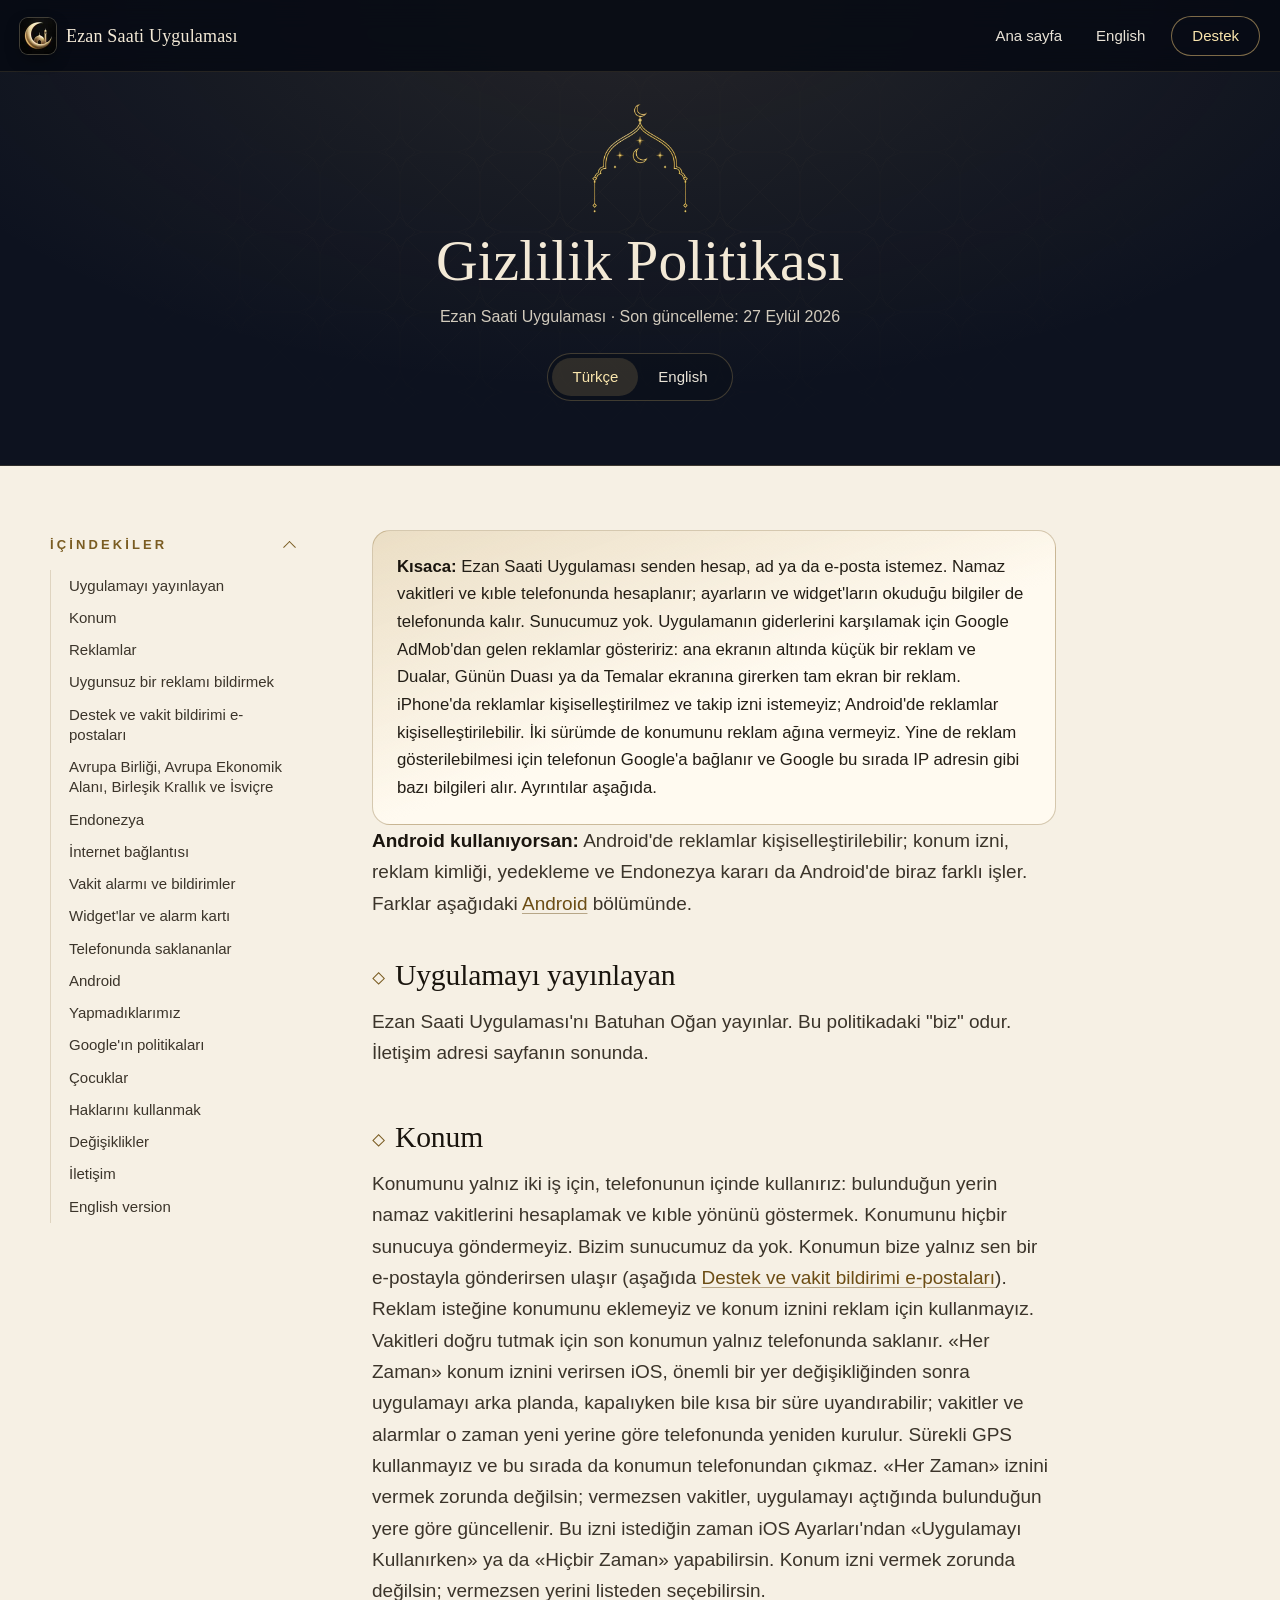
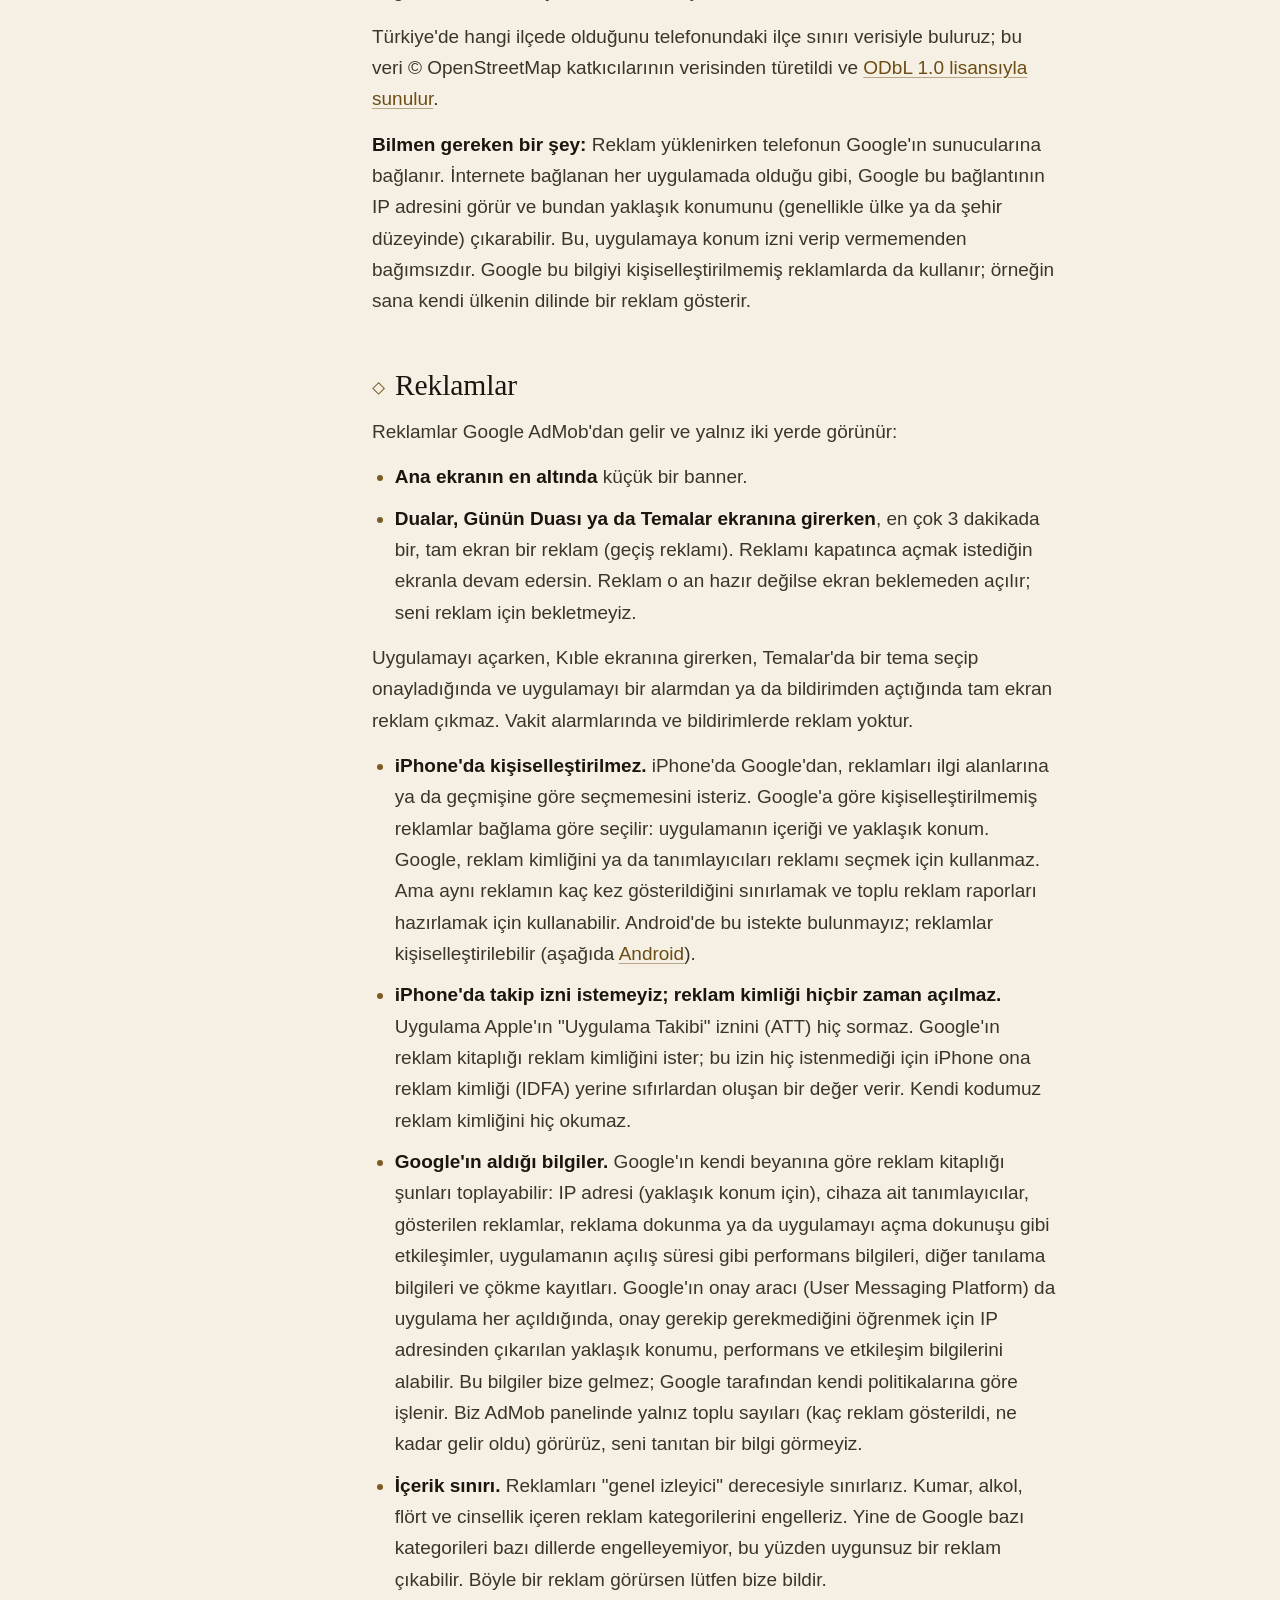
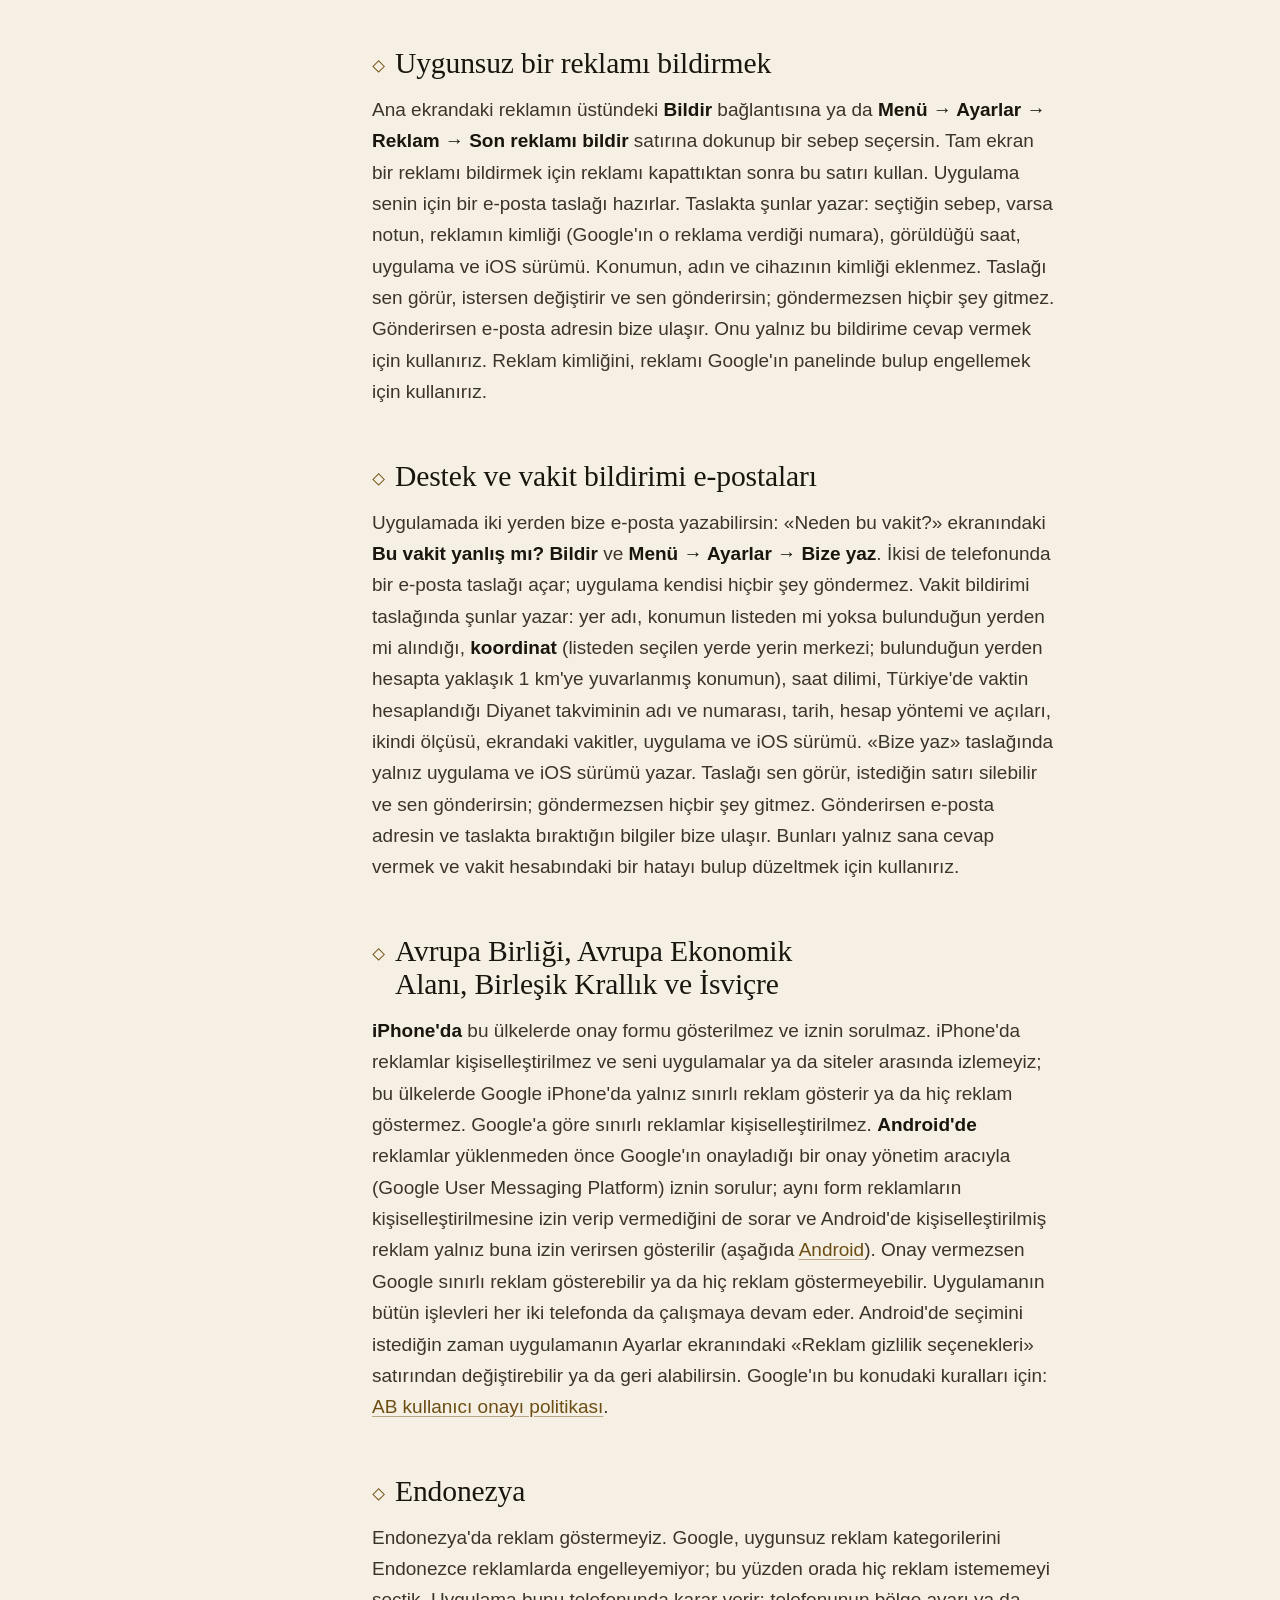
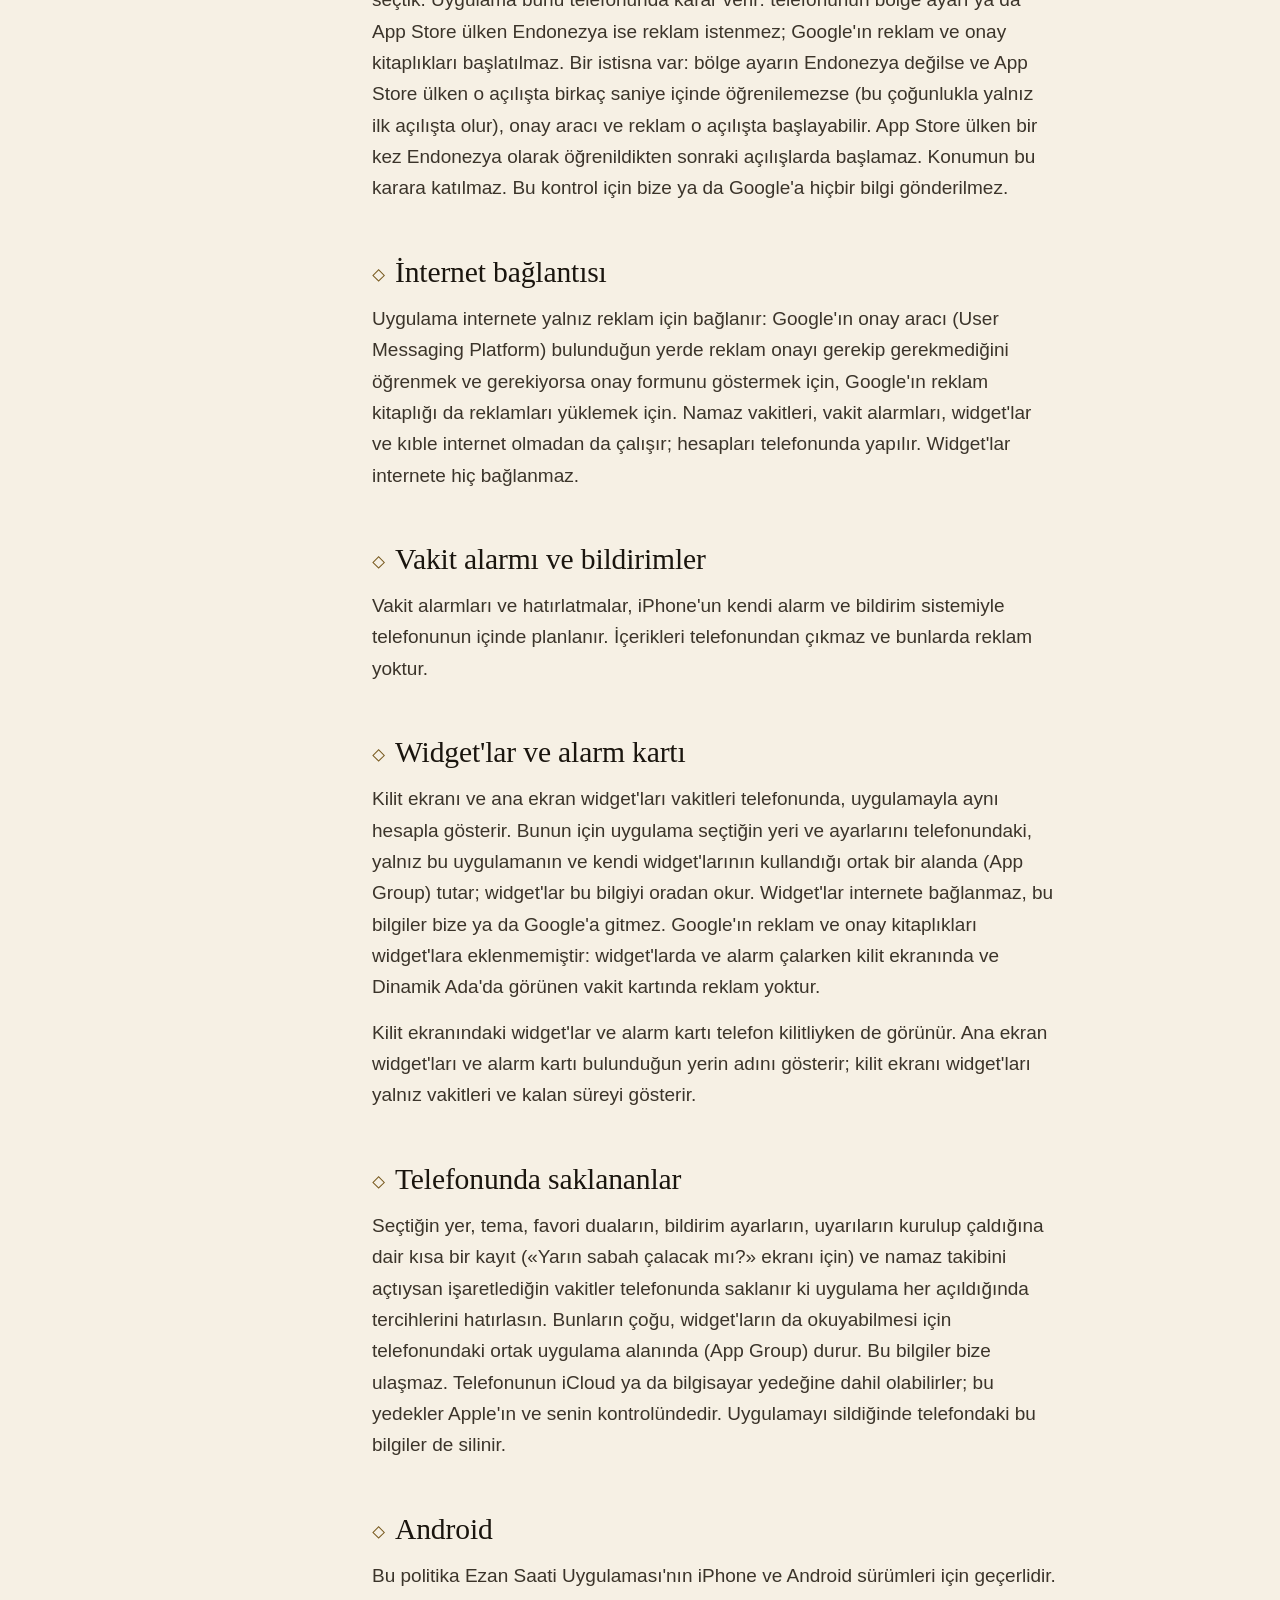
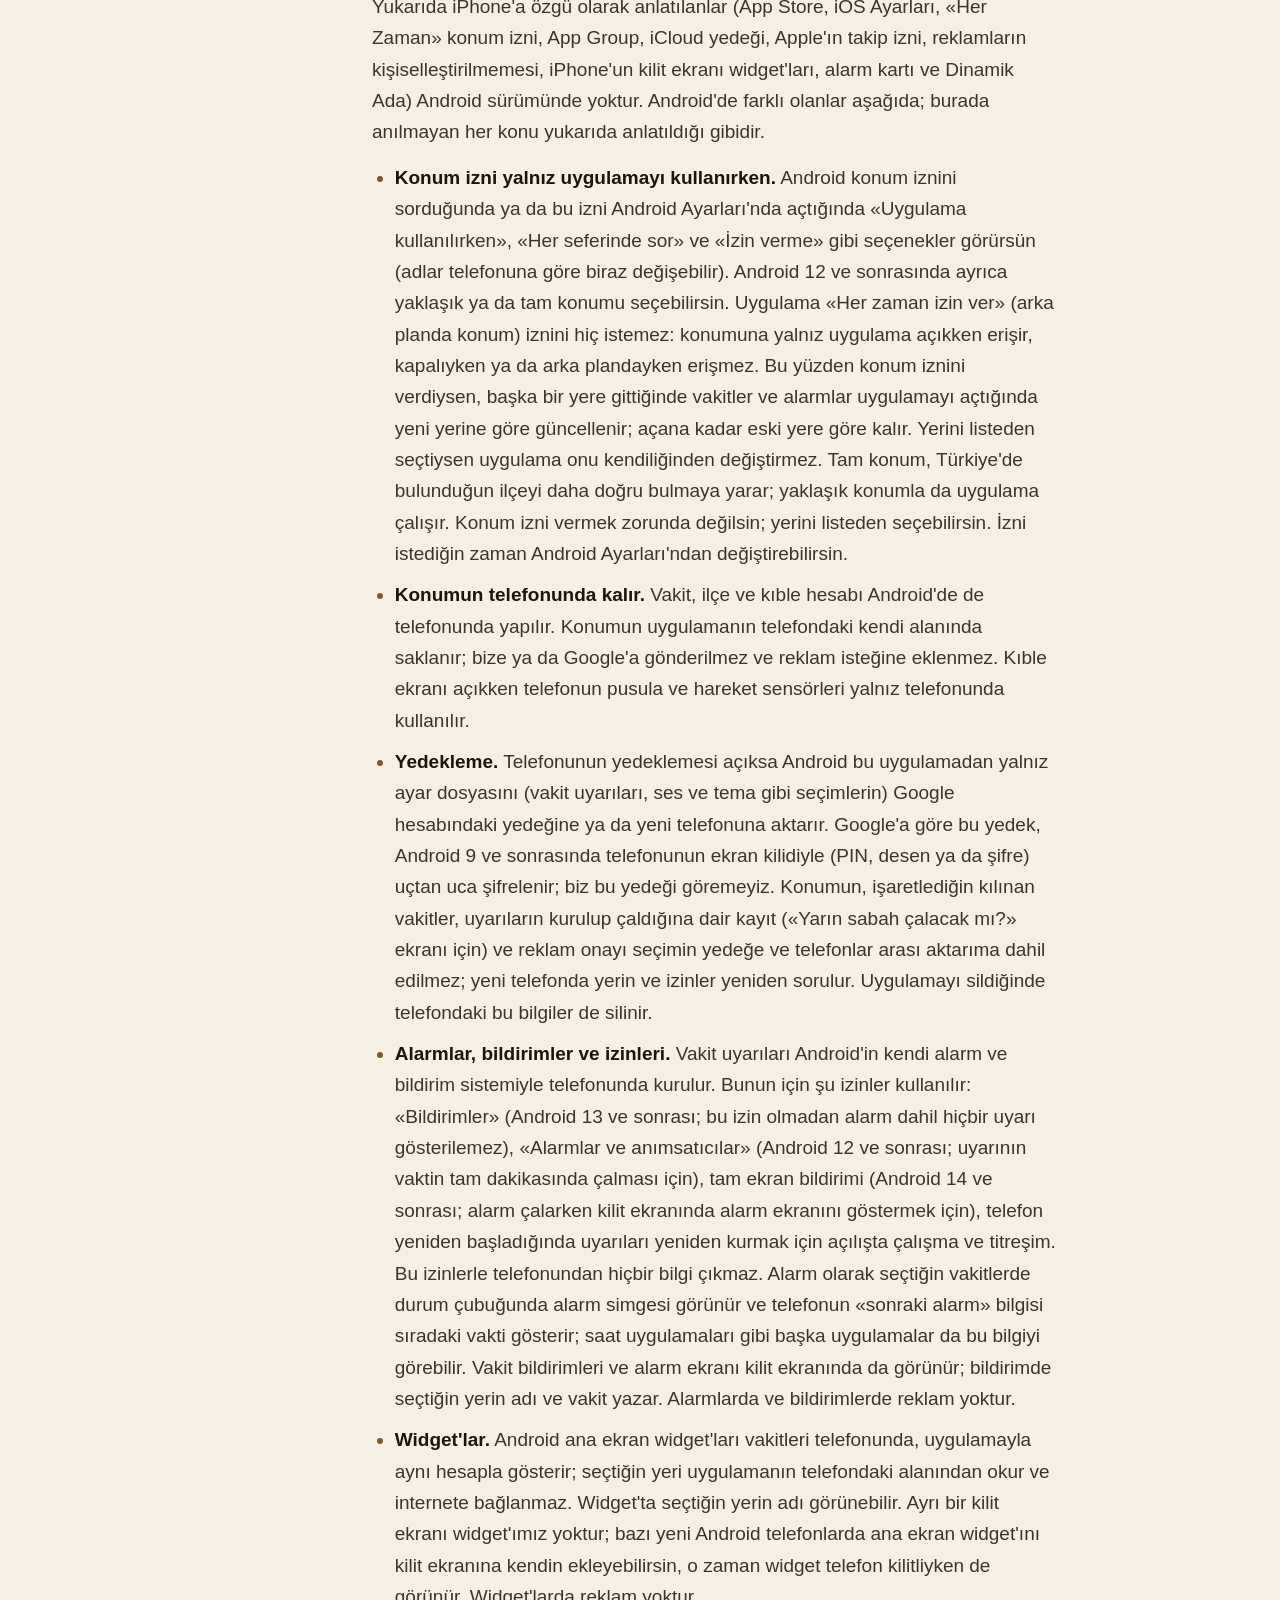
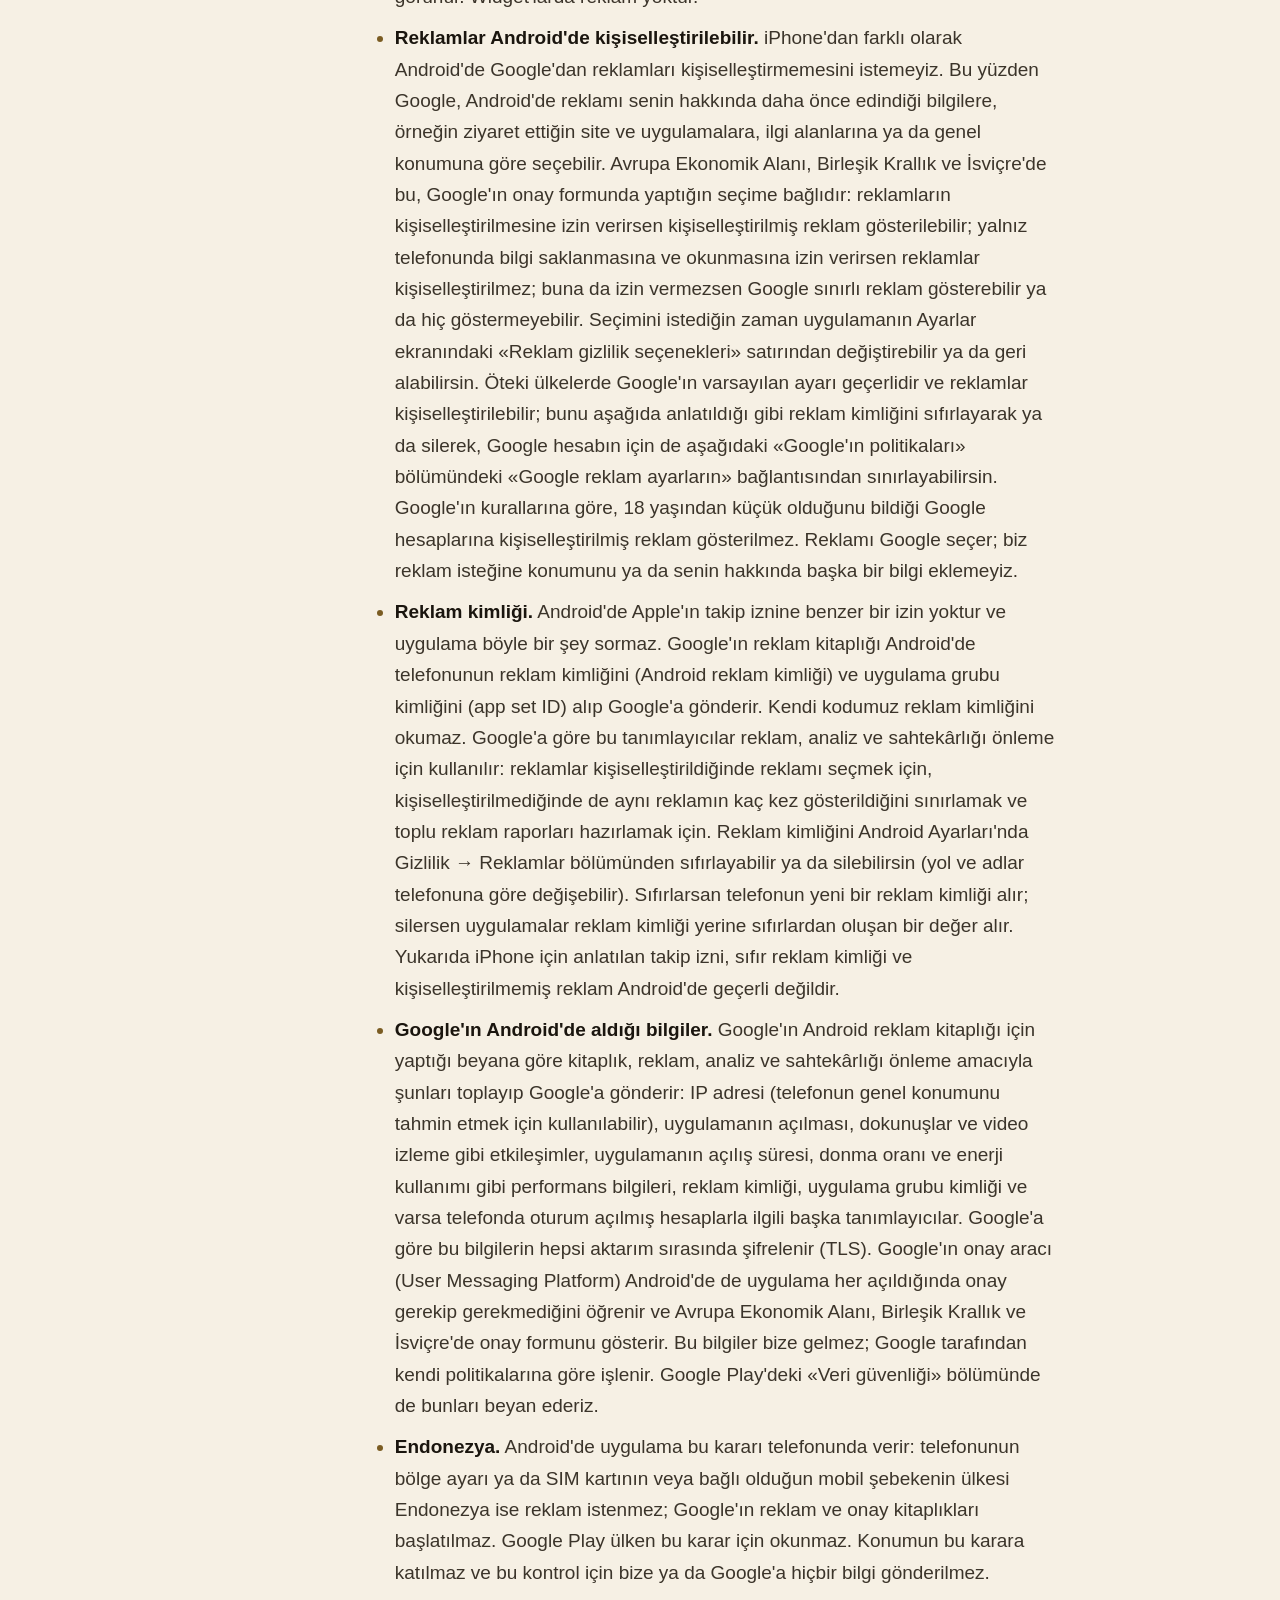
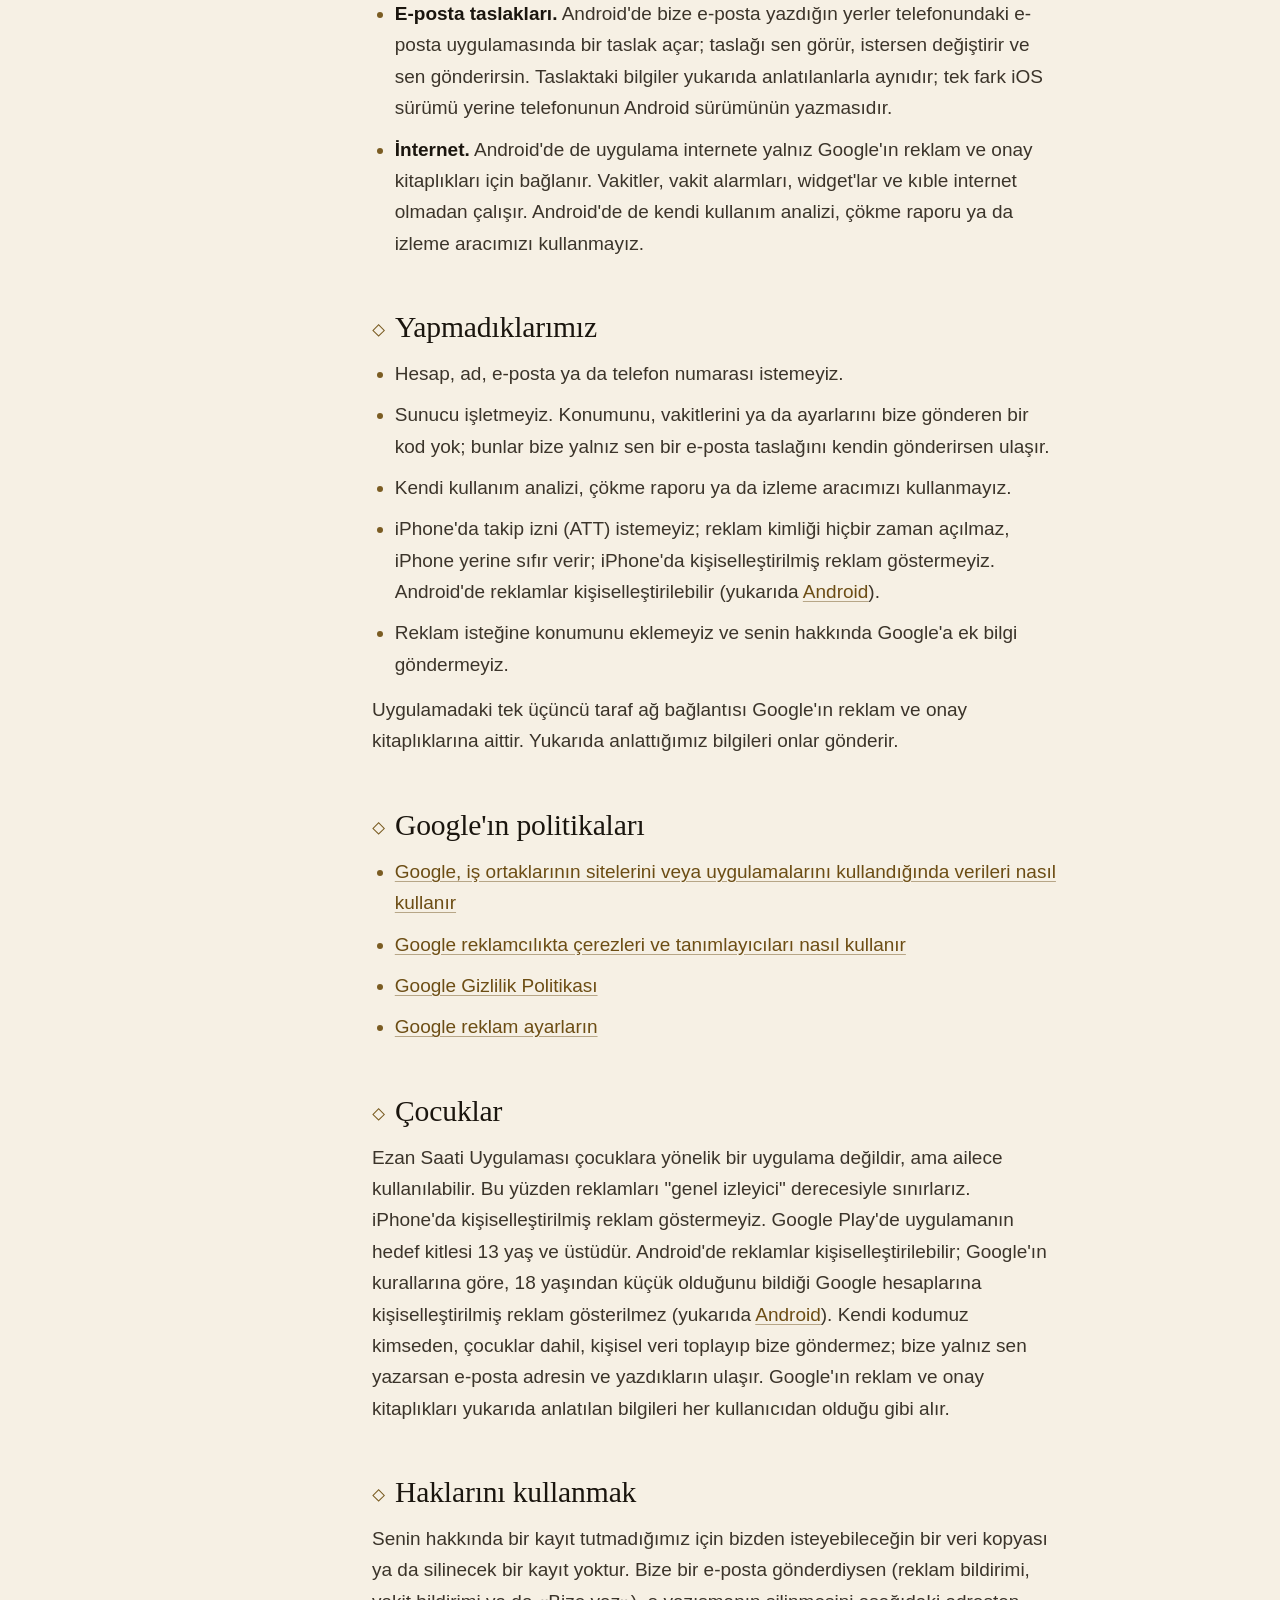
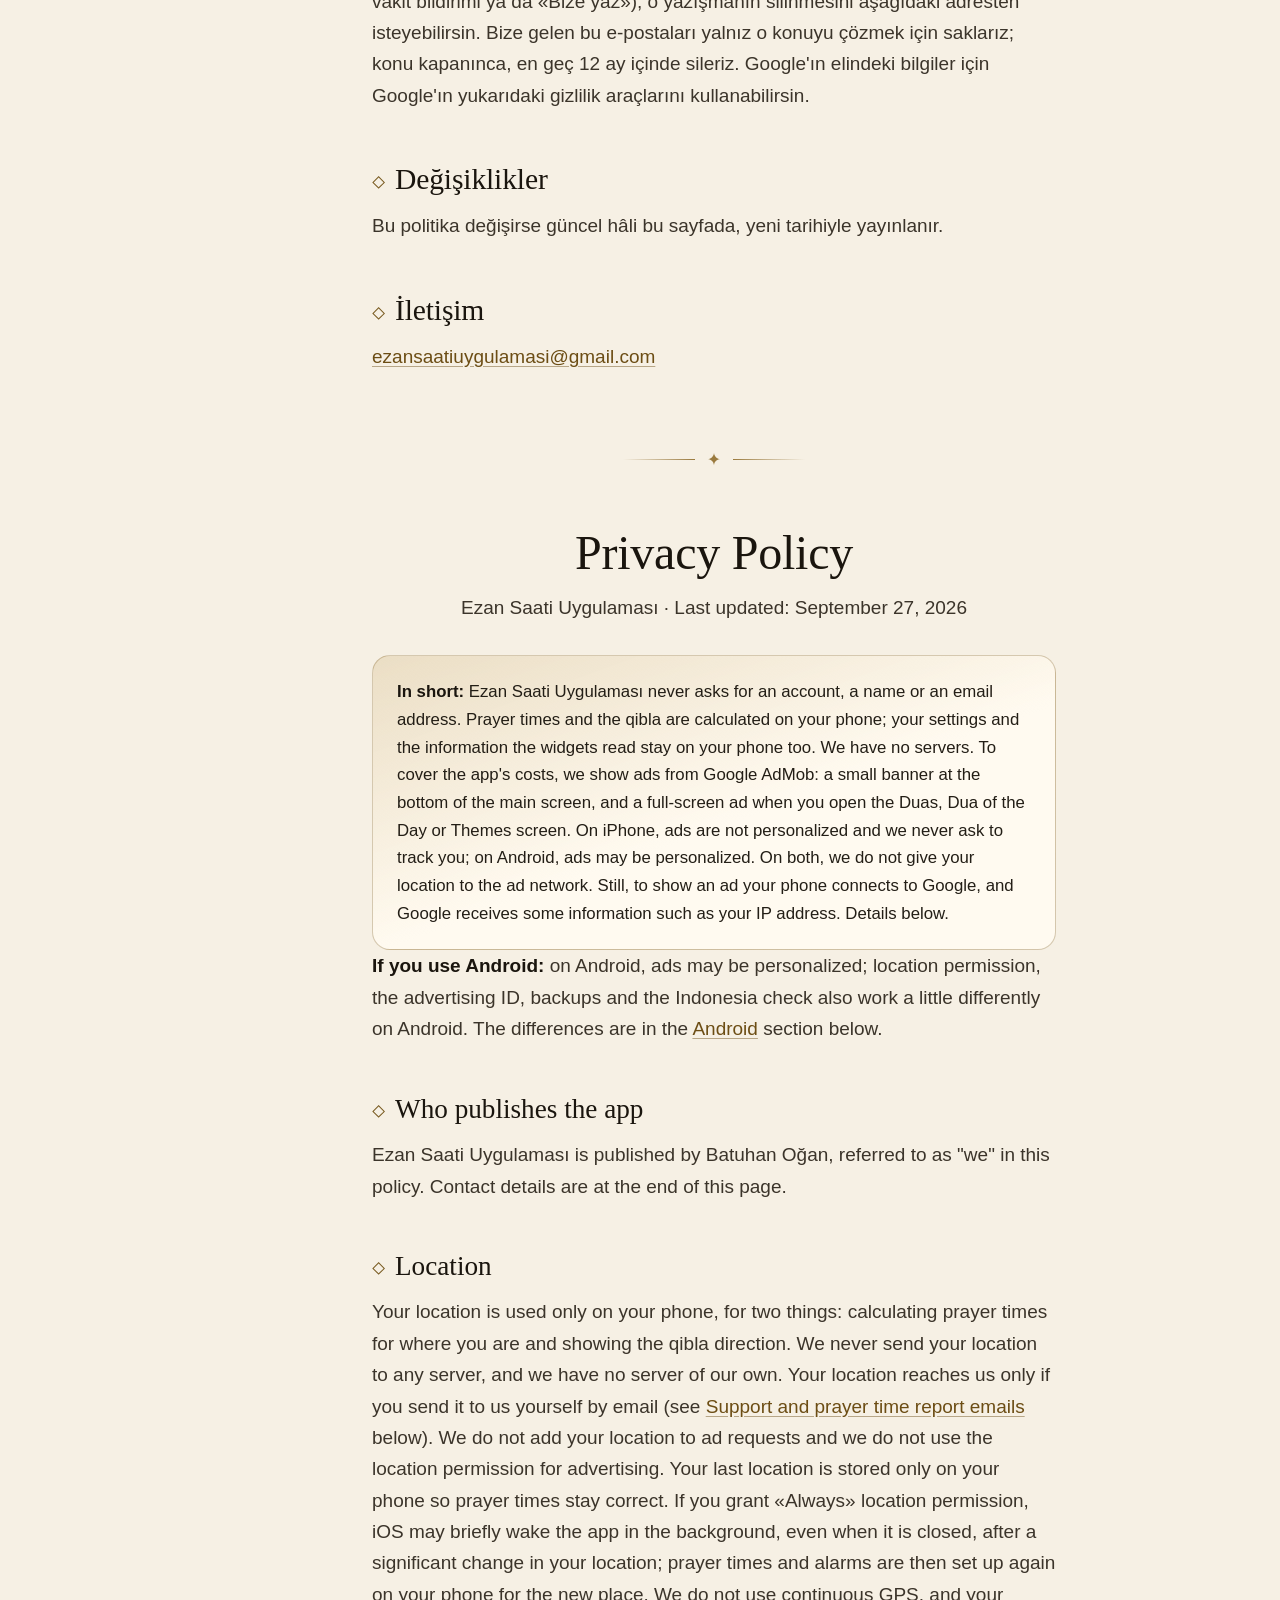
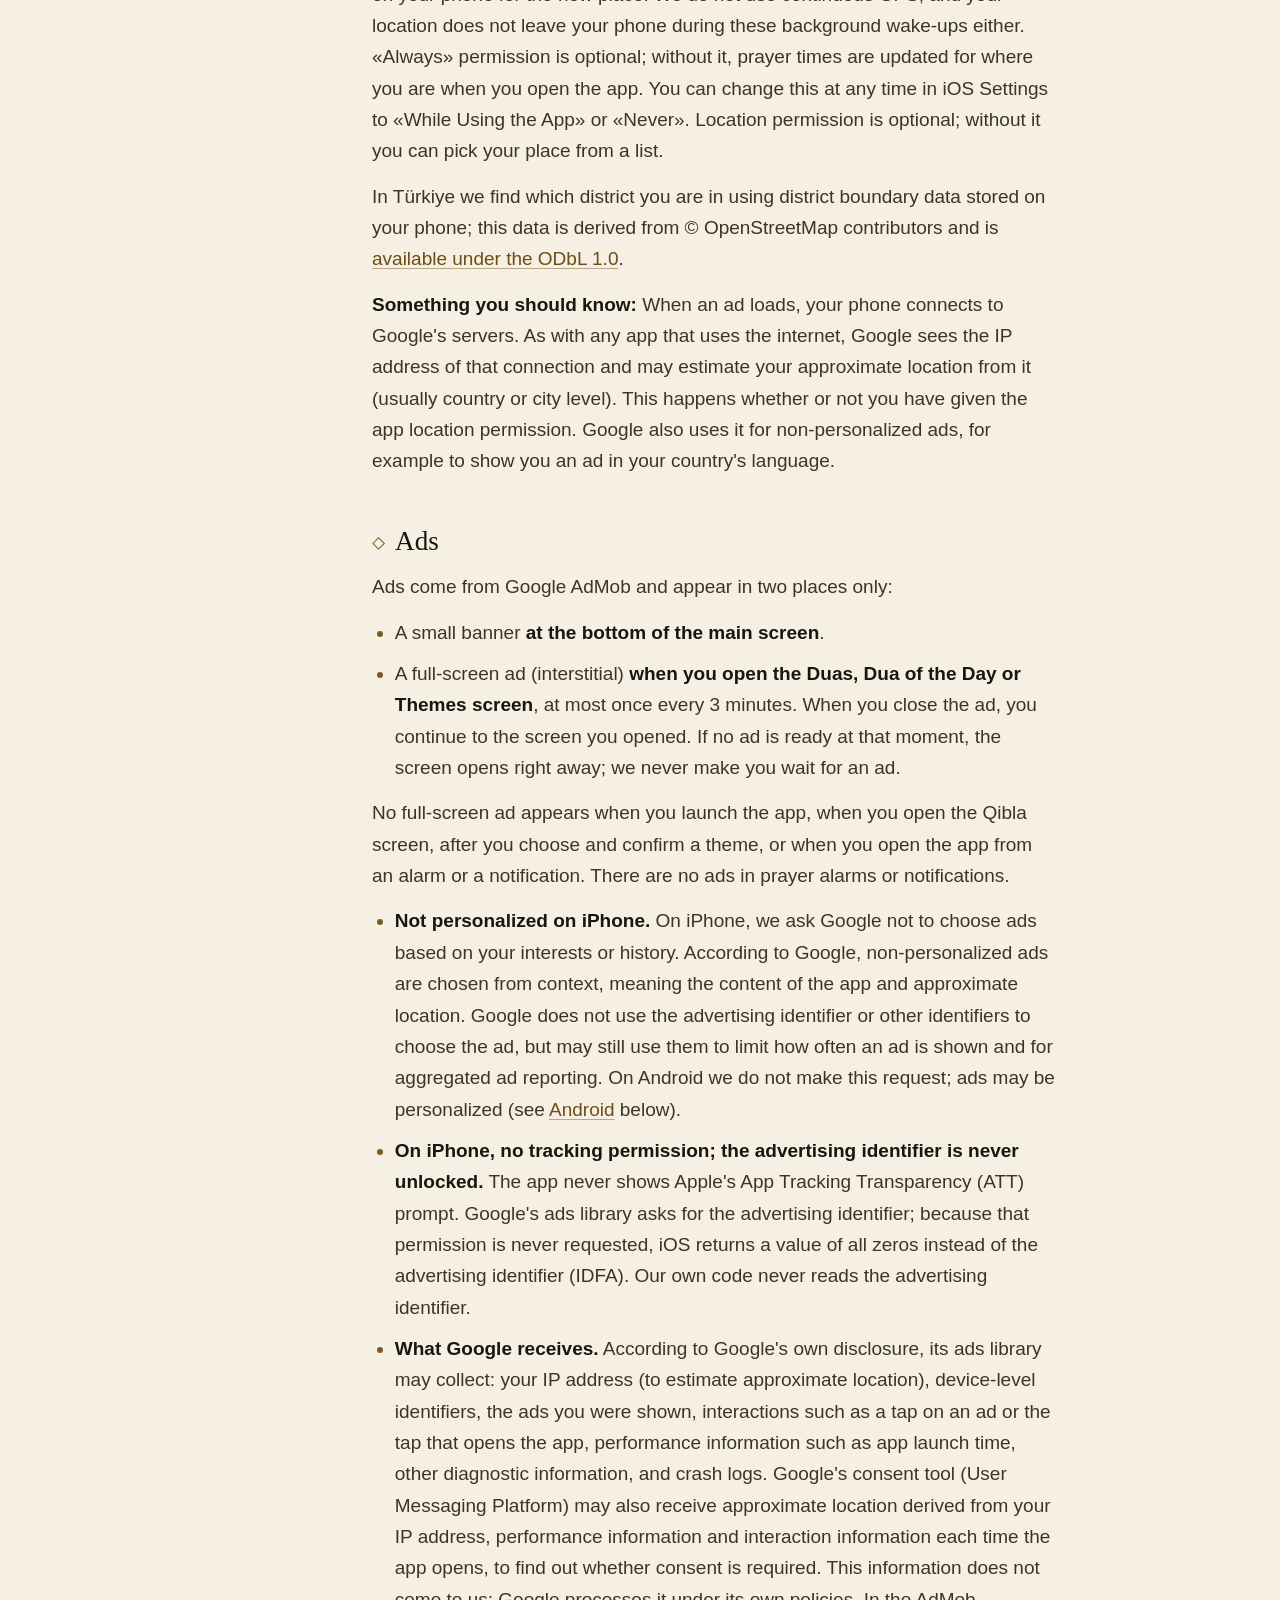
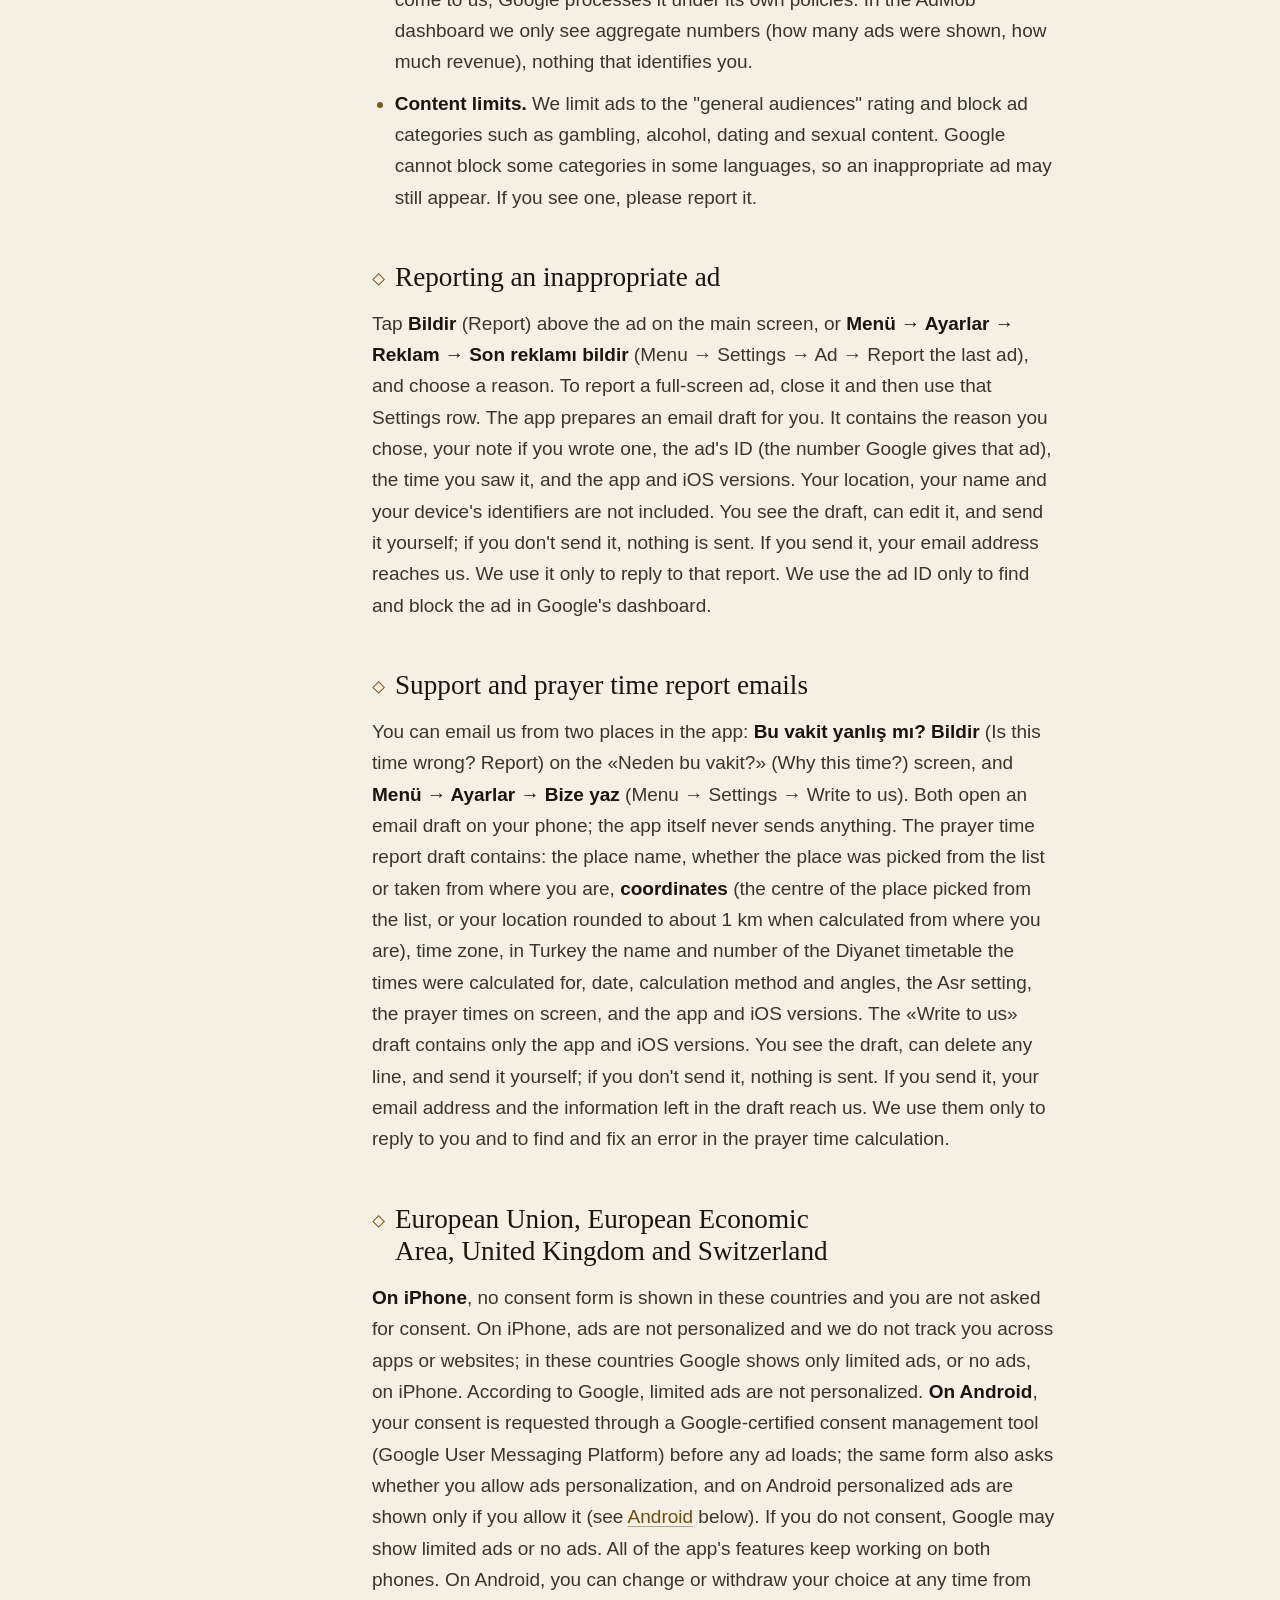
==== commit f71d3d76: "Gizlilik: iPhone'da onay formu yok (AB'de sinirli reklam); 27 Eylul 2026" ====
--- a/gizlilik.html
+++ b/gizlilik.html
@@ -51,7 +51,7 @@
   <header class="belge-bas">
     <img class="belge-bas__kemer" src="varliklar/sahne/kemer.webp" alt="" width="300" height="340">
     <h1>Gizlilik Politikası</h1>
-    <p class="meta">Ezan Saati Uygulaması · Son güncelleme: 26 Eylül 2026</p>
+    <p class="meta">Ezan Saati Uygulaması · Son güncelleme: 27 Eylül 2026</p>
     <nav class="dil-sec" aria-label="Dil">
       <a href="#tr" aria-current="true">Türkçe</a>
       <a href="#en" hreflang="en" lang="en">English</a>
@@ -123,7 +123,7 @@
   <p>Uygulamada iki yerden bize e-posta yazabilirsin: «Neden bu vakit?» ekranındaki <strong>Bu vakit yanlış mı? Bildir</strong> ve <strong>Menü → Ayarlar → Bize yaz</strong>. İkisi de telefonunda bir e-posta taslağı açar; uygulama kendisi hiçbir şey göndermez. Vakit bildirimi taslağında şunlar yazar: yer adı, konumun listeden mi yoksa bulunduğun yerden mi alındığı, <strong>koordinat</strong> (listeden seçilen yerde yerin merkezi; bulunduğun yerden hesapta yaklaşık 1 km'ye yuvarlanmış konumun), saat dilimi, Türkiye'de vaktin hesaplandığı Diyanet takviminin adı ve numarası, tarih, hesap yöntemi ve açıları, ikindi ölçüsü, ekrandaki vakitler, uygulama ve iOS sürümü. «Bize yaz» taslağında yalnız uygulama ve iOS sürümü yazar. Taslağı sen görür, istediğin satırı silebilir ve sen gönderirsin; göndermezsen hiçbir şey gitmez. Gönderirsen e-posta adresin ve taslakta bıraktığın bilgiler bize ulaşır. Bunları yalnız sana cevap vermek ve vakit hesabındaki bir hatayı bulup düzeltmek için kullanırız.</p>
 
   <h2 id="avrupa-birligi-avrupa-ekonomik-alani-bir">Avrupa Birliği, Avrupa Ekonomik Alanı, Birleşik Krallık ve İsviçre</h2>
-  <p>Bu ülkelerdeysen, reklamlar yüklenmeden önce Google'ın onayladığı bir onay yönetim aracıyla (Google User Messaging Platform) iznin sorulur. iPhone'da kişiselleştirilmiş reklam göstermesek de çerez ve benzeri cihaz içi depolamanın kullanımı için onay gerekir. Android'de aynı form, reklamların kişiselleştirilmesine izin verip vermediğini de sorar; Android'de kişiselleştirilmiş reklam yalnız buna izin verirsen gösterilir (aşağıda <a href="#android">Android</a>). Onay vermezsen Google sınırlı reklam gösterebilir ya da hiç reklam göstermeyebilir. Uygulamanın bütün işlevleri çalışmaya devam eder. Seçimini istediğin zaman <strong>Menü → Ayarlar → Reklam → Reklam gizlilik seçenekleri</strong> bölümünden değiştirebilir ya da geri alabilirsin. Google'ın bu konudaki kuralları için: <a href="https://www.google.com/about/company/user-consent-policy/">AB kullanıcı onayı politikası</a>.</p>
+  <p><strong>iPhone'da</strong> bu ülkelerde onay formu gösterilmez ve iznin sorulmaz. iPhone'da reklamlar kişiselleştirilmez ve seni uygulamalar ya da siteler arasında izlemeyiz; bu ülkelerde Google iPhone'da yalnız sınırlı reklam gösterir ya da hiç reklam göstermez. Google'a göre sınırlı reklamlar kişiselleştirilmez. <strong>Android'de</strong> reklamlar yüklenmeden önce Google'ın onayladığı bir onay yönetim aracıyla (Google User Messaging Platform) iznin sorulur; aynı form reklamların kişiselleştirilmesine izin verip vermediğini de sorar ve Android'de kişiselleştirilmiş reklam yalnız buna izin verirsen gösterilir (aşağıda <a href="#android">Android</a>). Onay vermezsen Google sınırlı reklam gösterebilir ya da hiç reklam göstermeyebilir. Uygulamanın bütün işlevleri her iki telefonda da çalışmaya devam eder. Android'de seçimini istediğin zaman uygulamanın Ayarlar ekranındaki «Reklam gizlilik seçenekleri» satırından değiştirebilir ya da geri alabilirsin. Google'ın bu konudaki kuralları için: <a href="https://www.google.com/about/company/user-consent-policy/">AB kullanıcı onayı politikası</a>.</p>
 
   <h2 id="endonezya">Endonezya</h2>
   <p>Endonezya'da reklam göstermeyiz. Google, uygunsuz reklam kategorilerini Endonezce reklamlarda engelleyemiyor; bu yüzden orada hiç reklam istememeyi seçtik. Uygulama bunu telefonunda karar verir: telefonunun bölge ayarı ya da App Store ülken Endonezya ise reklam istenmez; Google'ın reklam ve onay kitaplıkları başlatılmaz. Bir istisna var: bölge ayarın Endonezya değilse ve App Store ülken o açılışta birkaç saniye içinde öğrenilemezse (bu çoğunlukla yalnız ilk açılışta olur), onay aracı ve reklam o açılışta başlayabilir. App Store ülken bir kez Endonezya olarak öğrenildikten sonraki açılışlarda başlamaz. Konumun bu karara katılmaz. Bu kontrol için bize ya da Google'a hiçbir bilgi gönderilmez.</p>
@@ -139,7 +139,7 @@
   <p>Kilit ekranındaki widget'lar ve alarm kartı telefon kilitliyken de görünür. Ana ekran widget'ları ve alarm kartı bulunduğun yerin adını gösterir; kilit ekranı widget'ları yalnız vakitleri ve kalan süreyi gösterir.</p>
 
   <h2 id="telefonunda-saklananlar">Telefonunda saklananlar</h2>
-  <p>Seçtiğin yer, tema, favori duaların, bildirim ayarların, uyarıların kurulup çaldığına dair kısa bir kayıt («Yarın sabah çalacak mı?» ekranı için) ve namaz takibini açtıysan işaretlediğin vakitler telefonunda saklanır ki uygulama her açıldığında tercihlerini hatırlasın. Bunların çoğu, widget'ların da okuyabilmesi için telefonundaki ortak uygulama alanında (App Group) durur. Avrupa Ekonomik Alanı, Birleşik Krallık ya da İsviçre'deysen reklam onayı seçimin de Google'ın onay aracı tarafından telefonunda saklanır. Bu bilgiler bize ulaşmaz. Telefonunun iCloud ya da bilgisayar yedeğine dahil olabilirler; bu yedekler Apple'ın ve senin kontrolündedir. Uygulamayı sildiğinde telefondaki bu bilgiler de silinir.</p>
+  <p>Seçtiğin yer, tema, favori duaların, bildirim ayarların, uyarıların kurulup çaldığına dair kısa bir kayıt («Yarın sabah çalacak mı?» ekranı için) ve namaz takibini açtıysan işaretlediğin vakitler telefonunda saklanır ki uygulama her açıldığında tercihlerini hatırlasın. Bunların çoğu, widget'ların da okuyabilmesi için telefonundaki ortak uygulama alanında (App Group) durur. Bu bilgiler bize ulaşmaz. Telefonunun iCloud ya da bilgisayar yedeğine dahil olabilirler; bu yedekler Apple'ın ve senin kontrolündedir. Uygulamayı sildiğinde telefondaki bu bilgiler de silinir.</p>
 
   <h2 id="android">Android</h2>
   <p>Bu politika Ezan Saati Uygulaması'nın iPhone ve Android sürümleri için geçerlidir. Yukarıda iPhone'a özgü olarak anlatılanlar (App Store, iOS Ayarları, «Her Zaman» konum izni, App Group, iCloud yedeği, Apple'ın takip izni, reklamların kişiselleştirilmemesi, iPhone'un kilit ekranı widget'ları, alarm kartı ve Dinamik Ada) Android sürümünde yoktur. Android'de farklı olanlar aşağıda; burada anılmayan her konu yukarıda anlatıldığı gibidir.</p>
@@ -190,7 +190,7 @@
   <div class="sus ayrac" aria-hidden="true"><svg><use href="#yildiz"/></svg></div>
 
   <section id="en" lang="en" aria-labelledby="en-baslik">
-    <header class="en-bas"><h2 id="en-baslik">Privacy Policy</h2><p class="meta">Ezan Saati Uygulaması · Last updated: September 26, 2026</p></header>
+    <header class="en-bas"><h2 id="en-baslik">Privacy Policy</h2><p class="meta">Ezan Saati Uygulaması · Last updated: September 27, 2026</p></header>
     <div class="kisaca"><p><strong>In short:</strong> Ezan Saati Uygulaması never asks for an account, a name or an email address. Prayer times and the qibla are calculated on your phone; your settings and the information the widgets read stay on your phone too. We have no servers. To cover the app's costs, we show ads from Google AdMob: a small banner at the bottom of the main screen, and a full-screen ad when you open the Duas, Dua of the Day or Themes screen. On iPhone, ads are not personalized and we never ask to track you; on Android, ads may be personalized. On both, we do not give your location to the ad network. Still, to show an ad your phone connects to Google, and Google receives some information such as your IP address. Details below.</p></div>
     <p><strong>If you use Android:</strong> on Android, ads may be personalized; location permission, the advertising ID, backups and the Indonesia check also work a little differently on Android. The differences are in the <a href="#en-android">Android</a> section below.</p>
 
@@ -223,7 +223,7 @@
     <p>You can email us from two places in the app: <strong>Bu vakit yanlış mı? Bildir</strong> (Is this time wrong? Report) on the «Neden bu vakit?» (Why this time?) screen, and <strong>Menü → Ayarlar → Bize yaz</strong> (Menu → Settings → Write to us). Both open an email draft on your phone; the app itself never sends anything. The prayer time report draft contains: the place name, whether the place was picked from the list or taken from where you are, <strong>coordinates</strong> (the centre of the place picked from the list, or your location rounded to about 1 km when calculated from where you are), time zone, in Turkey the name and number of the Diyanet timetable the times were calculated for, date, calculation method and angles, the Asr setting, the prayer times on screen, and the app and iOS versions. The «Write to us» draft contains only the app and iOS versions. You see the draft, can delete any line, and send it yourself; if you don't send it, nothing is sent. If you send it, your email address and the information left in the draft reach us. We use them only to reply to you and to find and fix an error in the prayer time calculation.</p>
 
     <h3 id="en-european-union-european-economic-area-un">European Union, European Economic Area, United Kingdom and Switzerland</h3>
-    <p>If you are in these countries, your consent is requested through a Google-certified consent management tool (Google User Messaging Platform) before any ad loads. Even though we do not show personalized ads on iPhone, consent is required for the use of cookies and similar on-device storage. On Android, the same form also asks whether you allow ads personalization; on Android, personalized ads are shown only if you allow it (see <a href="#en-android">Android</a> below). If you do not consent, Google may show limited ads or no ads. All of the app's features keep working. You can change or withdraw your choice at any time in <strong>Menü → Ayarlar → Reklam → Reklam gizlilik seçenekleri</strong> (Menu → Settings → Ad → Ad privacy options). Google's rules: <a href="https://www.google.com/about/company/user-consent-policy/">EU user consent policy</a>.</p>
+    <p><strong>On iPhone</strong>, no consent form is shown in these countries and you are not asked for consent. On iPhone, ads are not personalized and we do not track you across apps or websites; in these countries Google shows only limited ads, or no ads, on iPhone. According to Google, limited ads are not personalized. <strong>On Android</strong>, your consent is requested through a Google-certified consent management tool (Google User Messaging Platform) before any ad loads; the same form also asks whether you allow ads personalization, and on Android personalized ads are shown only if you allow it (see <a href="#en-android">Android</a> below). If you do not consent, Google may show limited ads or no ads. All of the app's features keep working on both phones. On Android, you can change or withdraw your choice at any time from the «Reklam gizlilik seçenekleri» (Ad privacy options) row in the app's Settings screen. Google's rules: <a href="https://www.google.com/about/company/user-consent-policy/">EU user consent policy</a>.</p>
 
     <h3 id="en-indonesia">Indonesia</h3>
     <p>We do not show ads in Indonesia. Google cannot block inappropriate ad categories in Indonesian-language ads, so we chose not to request ads there at all. The app decides this on your phone: if your phone's region setting or your App Store country is Indonesia, no ad is requested and Google's ads and consent libraries are not started. There is one exception: if your region setting is not Indonesia and your App Store country cannot be determined within a few seconds on that launch (this usually happens only on the first launch), the consent tool and ads may start on that launch. Once your App Store country is known to be Indonesia, they do not start on later launches. Your location plays no part in this decision. No information is sent to us or to Google for this check.</p>
@@ -239,7 +239,7 @@
     <p>Lock Screen widgets and the alarm card are visible while your phone is locked. Home Screen widgets and the alarm card show the name of your place; Lock Screen widgets show only prayer times and the time left.</p>
 
     <h3 id="en-data-stored-on-your-phone">Data stored on your phone</h3>
-    <p>Your chosen place, theme, favorite duas, notification settings, a short record of when alerts were scheduled and rang (for the «Yarın sabah çalacak mı?» screen) and, if you turned on prayer tracking, the prayers you marked are stored on your phone so the app remembers them. Most of this is kept in the shared app area on your phone (App Group) so the widgets can read it too. If you are in the European Economic Area, the United Kingdom or Switzerland, your ad consent choice is also stored on your phone by Google's consent tool. We never receive this data. It may be included in your iCloud or computer backup, which is controlled by Apple and you. Deleting the app deletes this data from your phone.</p>
+    <p>Your chosen place, theme, favorite duas, notification settings, a short record of when alerts were scheduled and rang (for the «Yarın sabah çalacak mı?» screen) and, if you turned on prayer tracking, the prayers you marked are stored on your phone so the app remembers them. Most of this is kept in the shared app area on your phone (App Group) so the widgets can read it too. We never receive this data. It may be included in your iCloud or computer backup, which is controlled by Apple and you. Deleting the app deletes this data from your phone.</p>
 
     <h3 id="en-android">Android</h3>
     <p>This policy applies to both the iPhone and Android versions of Ezan Saati Uygulaması. What is described above as specific to iPhone (the App Store, iOS Settings, «Always» location permission, the App Group, iCloud backup, Apple's tracking permission, non-personalized ads, iPhone Lock Screen widgets, the alarm card and the Dynamic Island) does not exist in the Android version. The differences on Android are below; anything not mentioned here works as described above.</p>
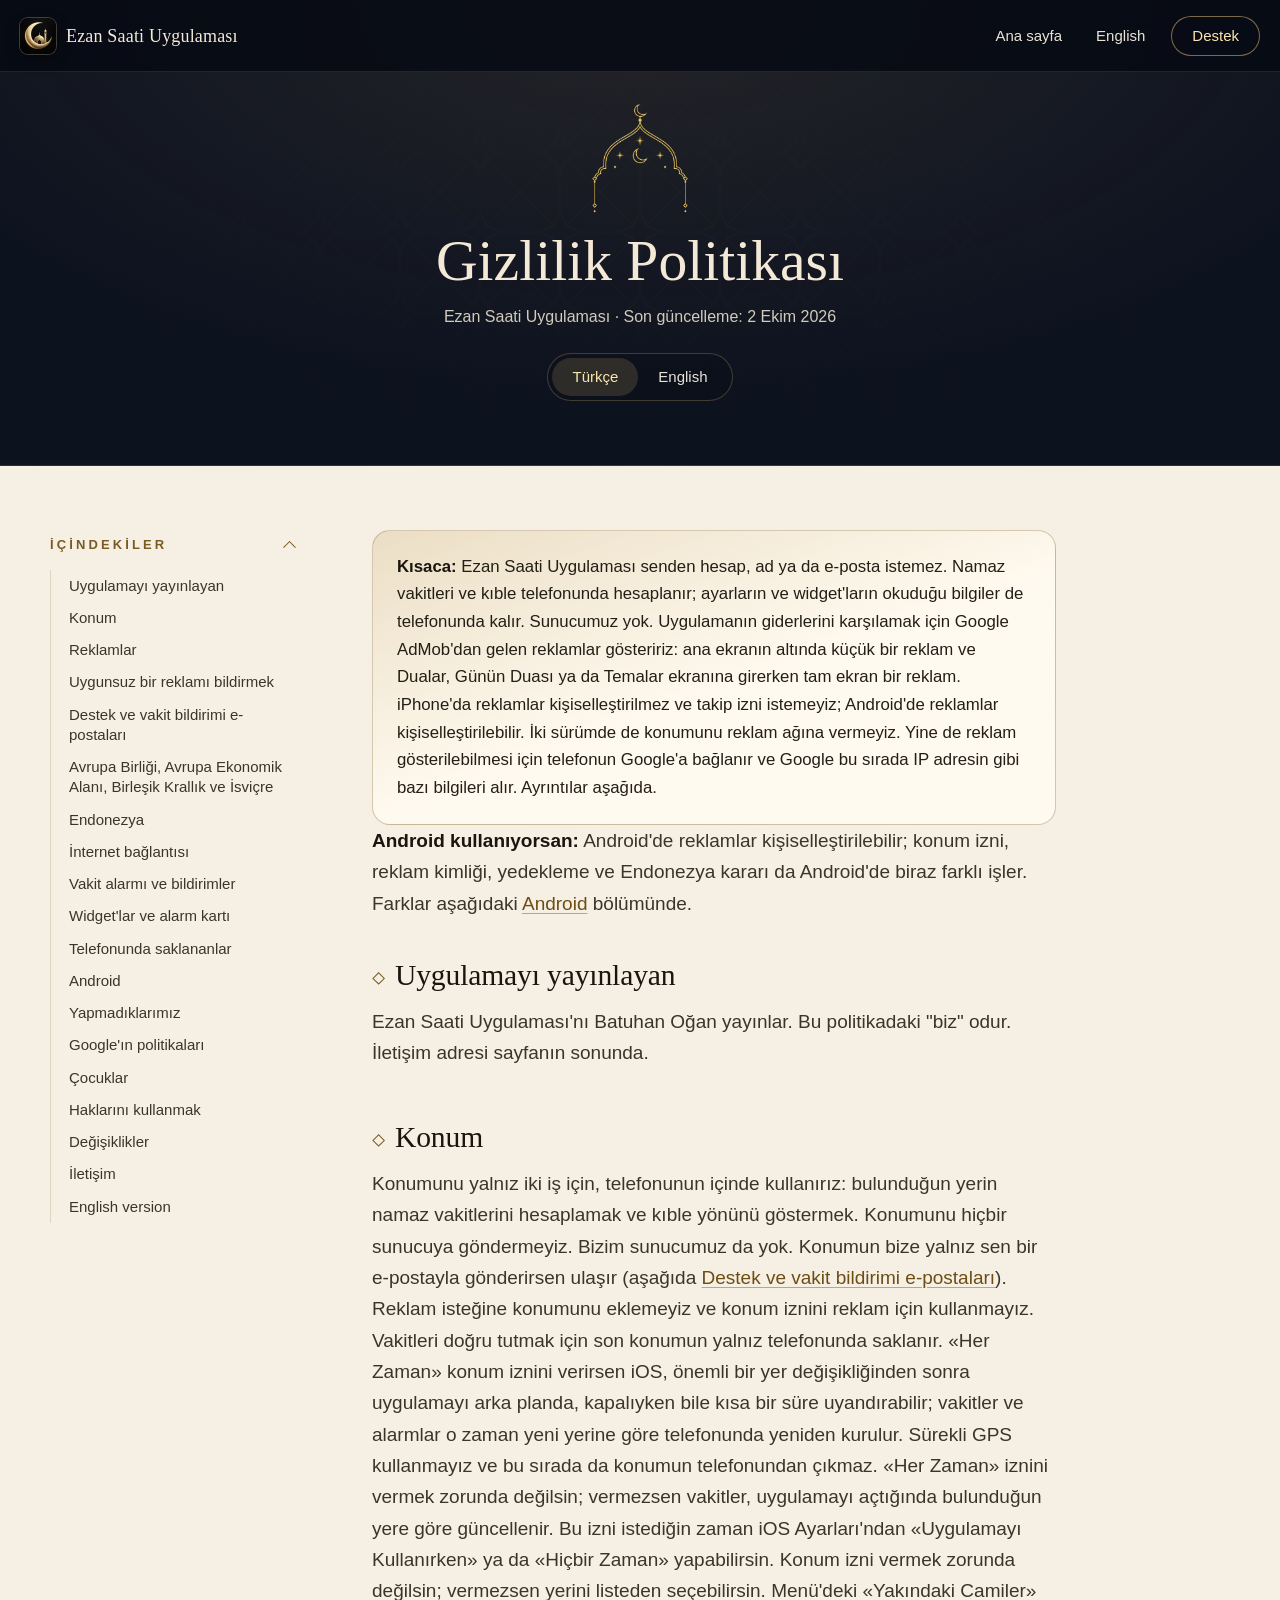
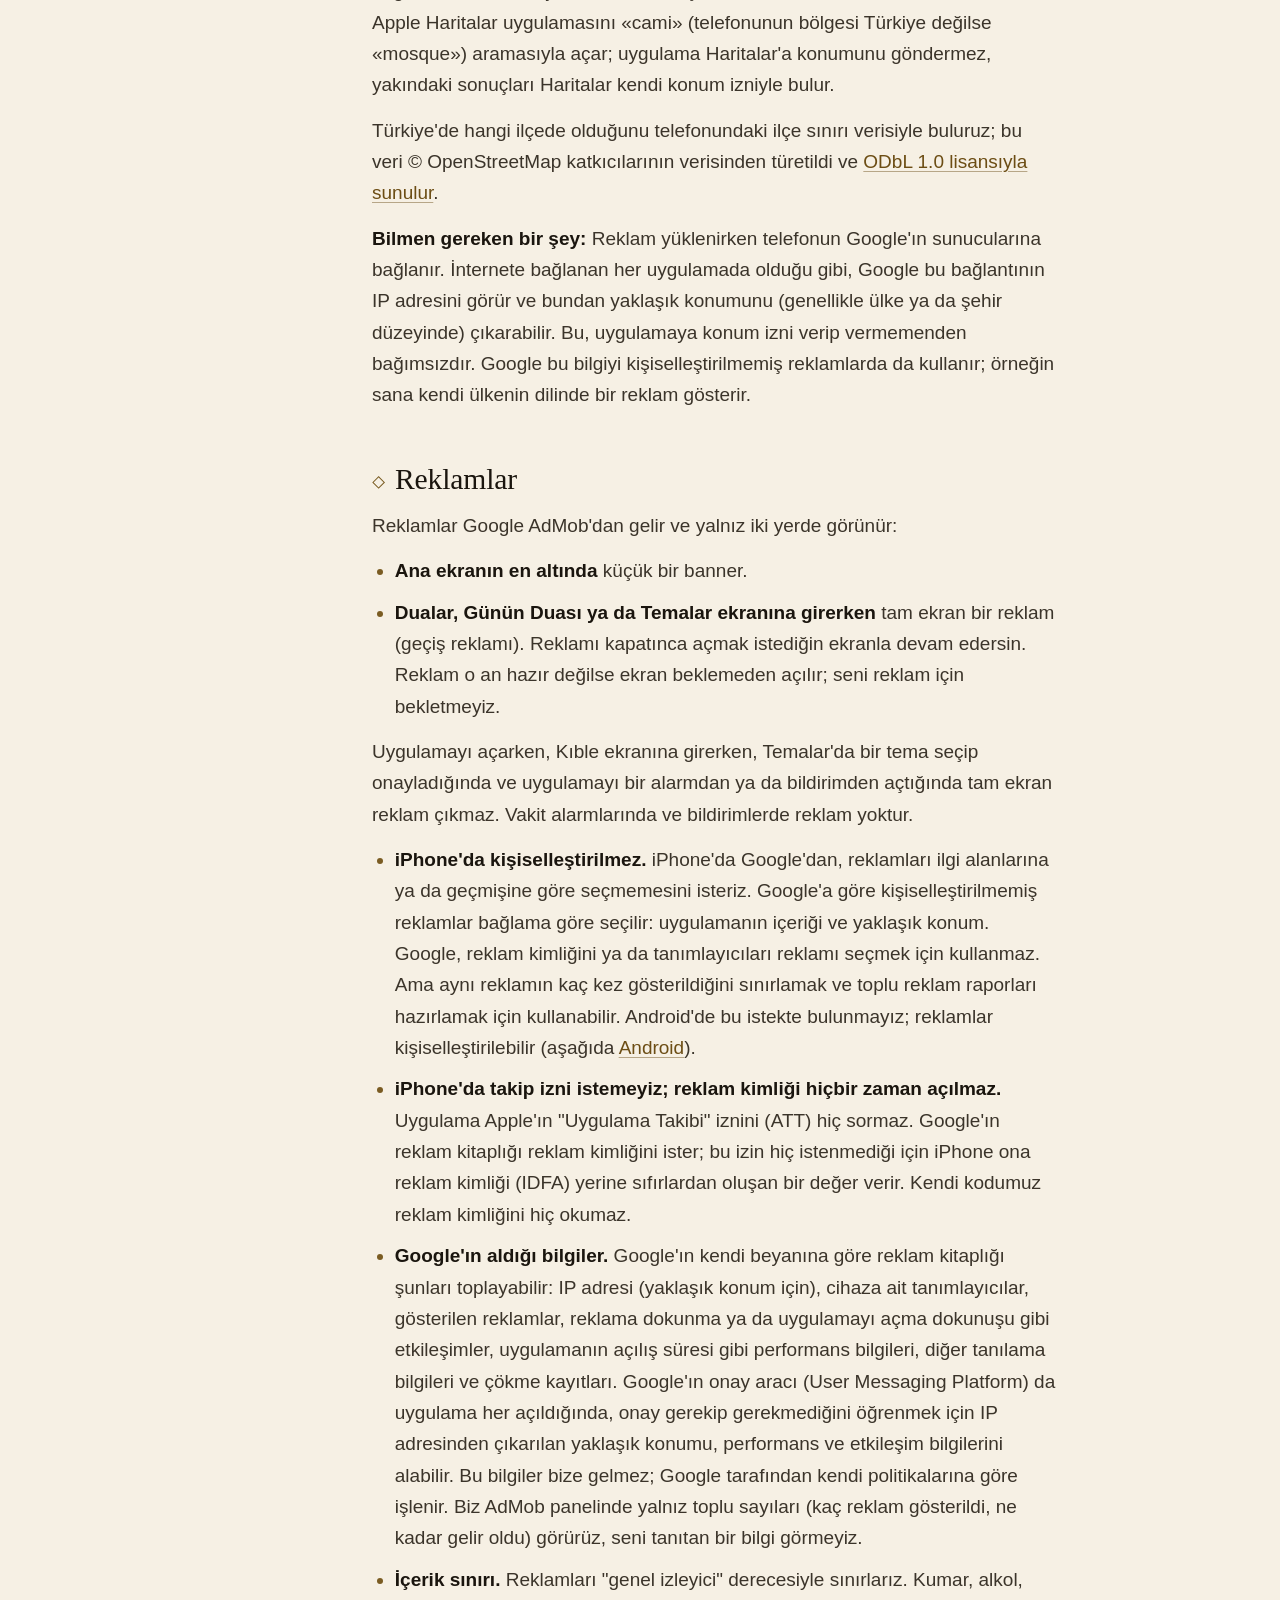
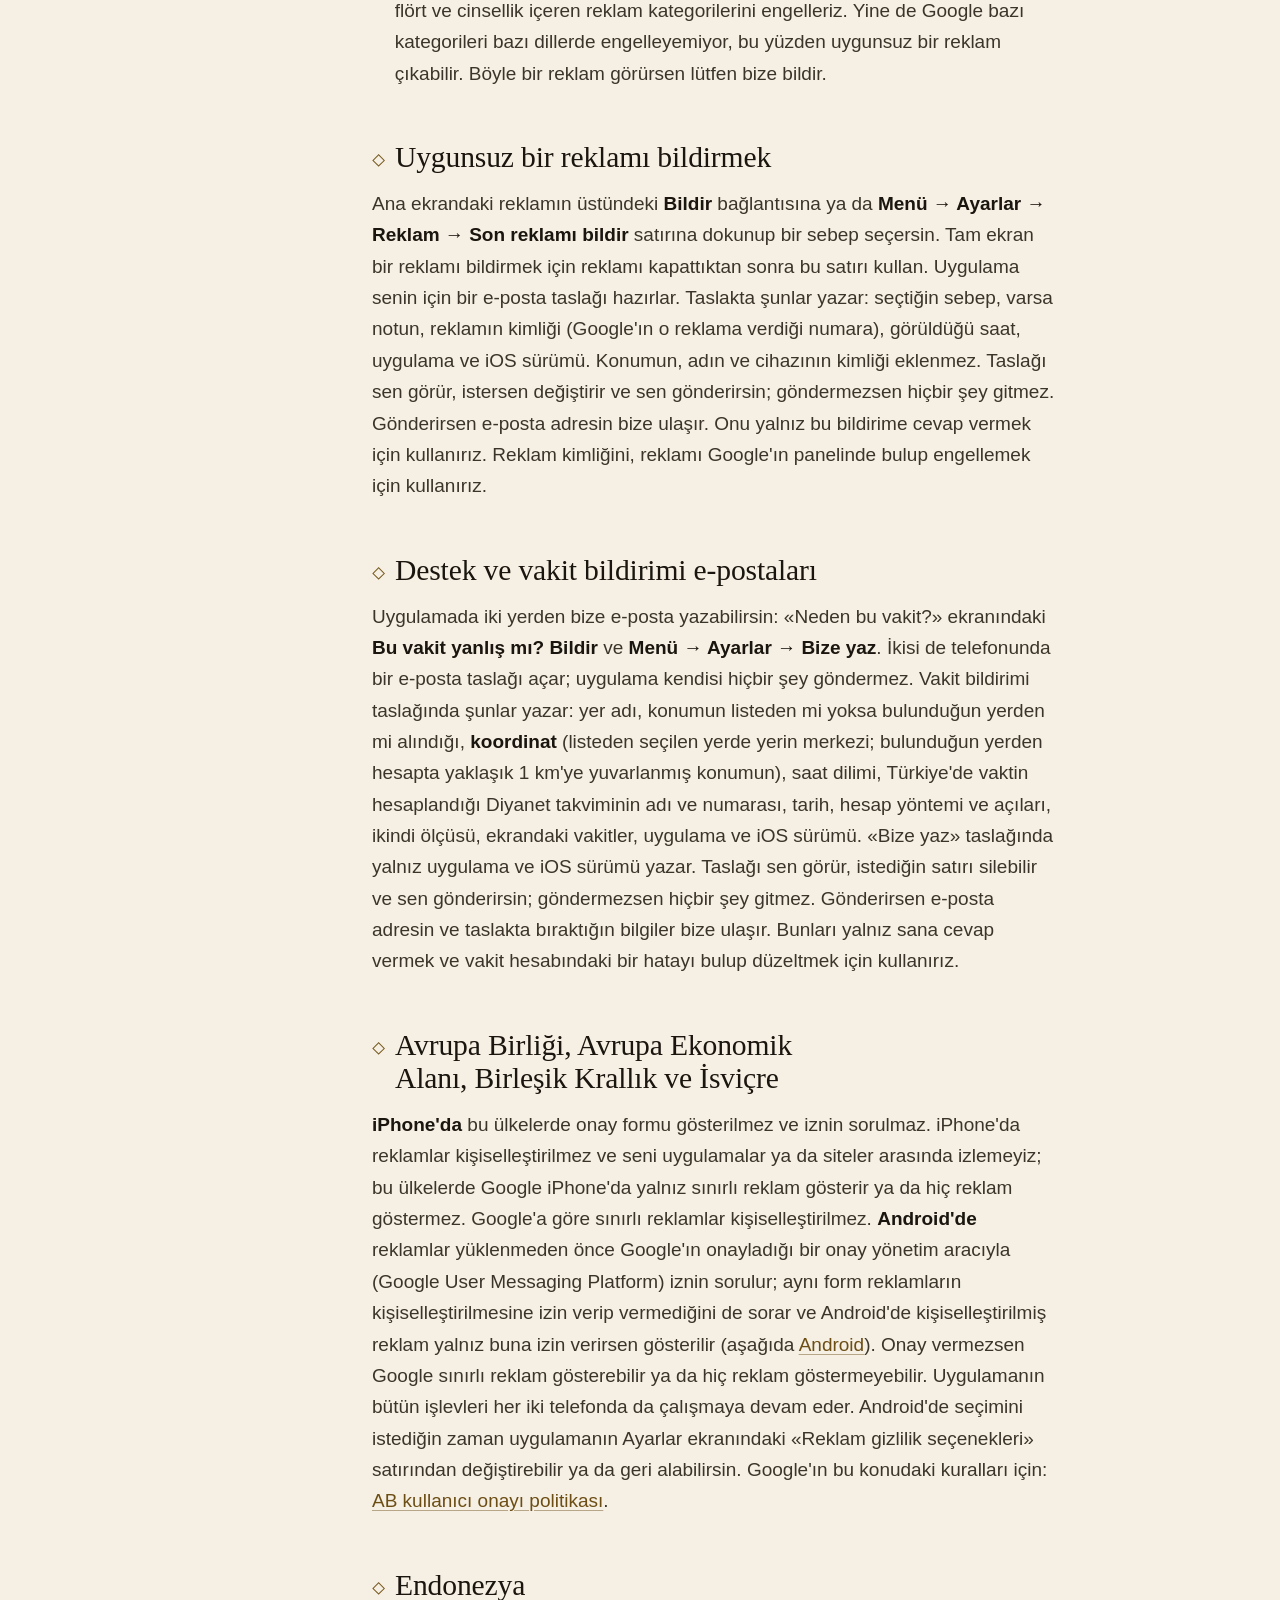
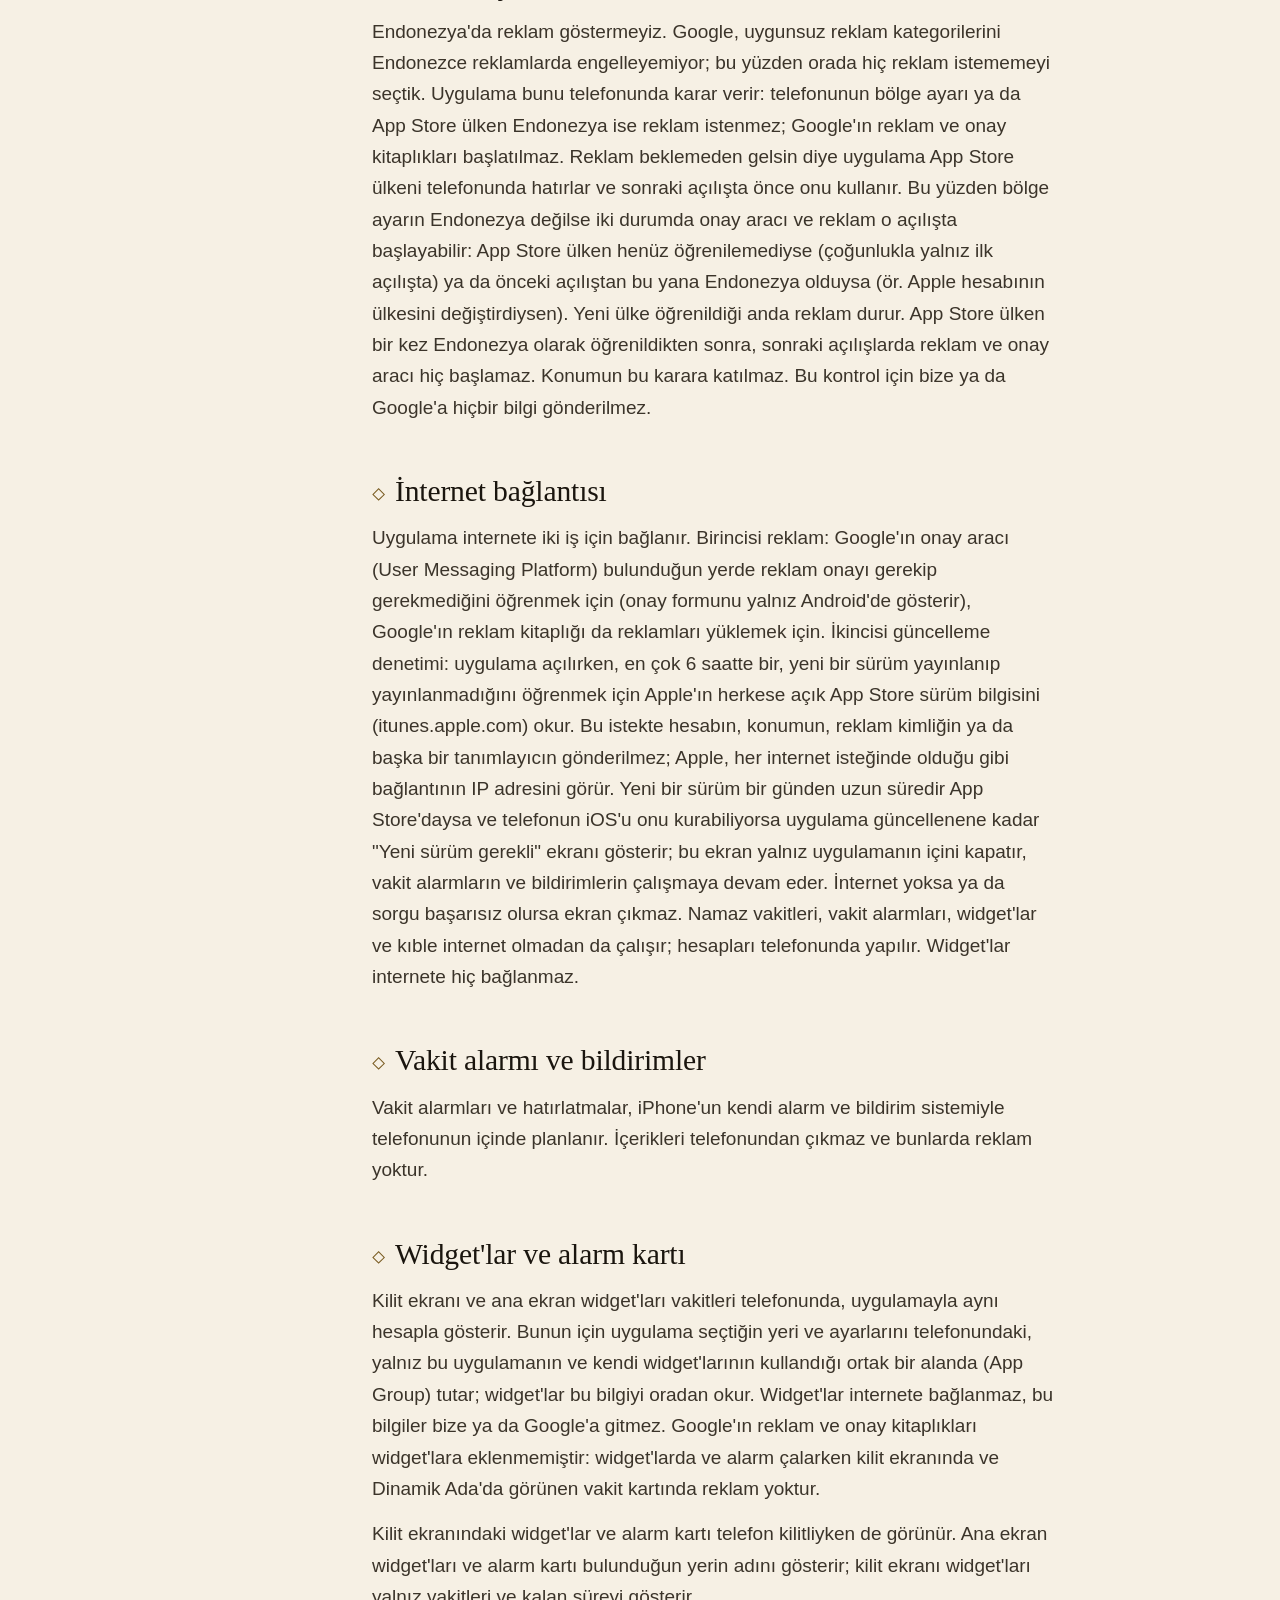
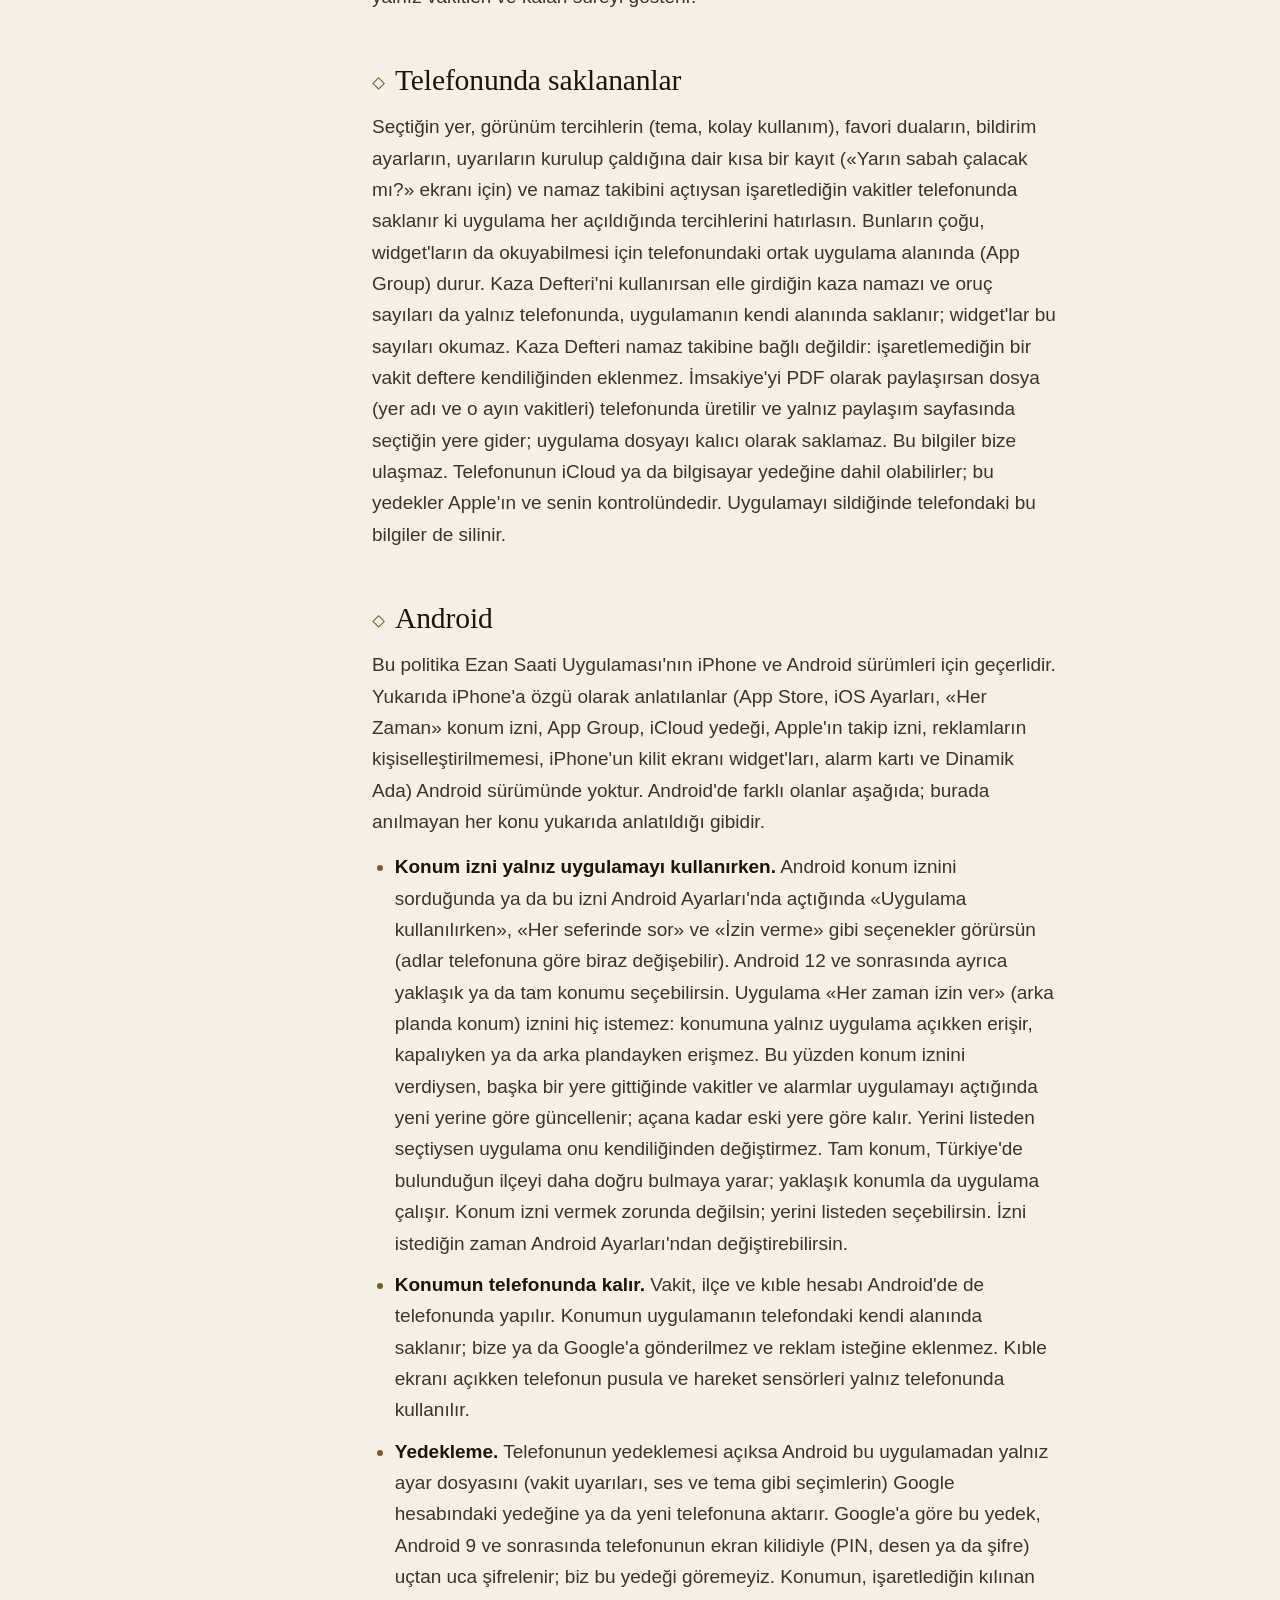
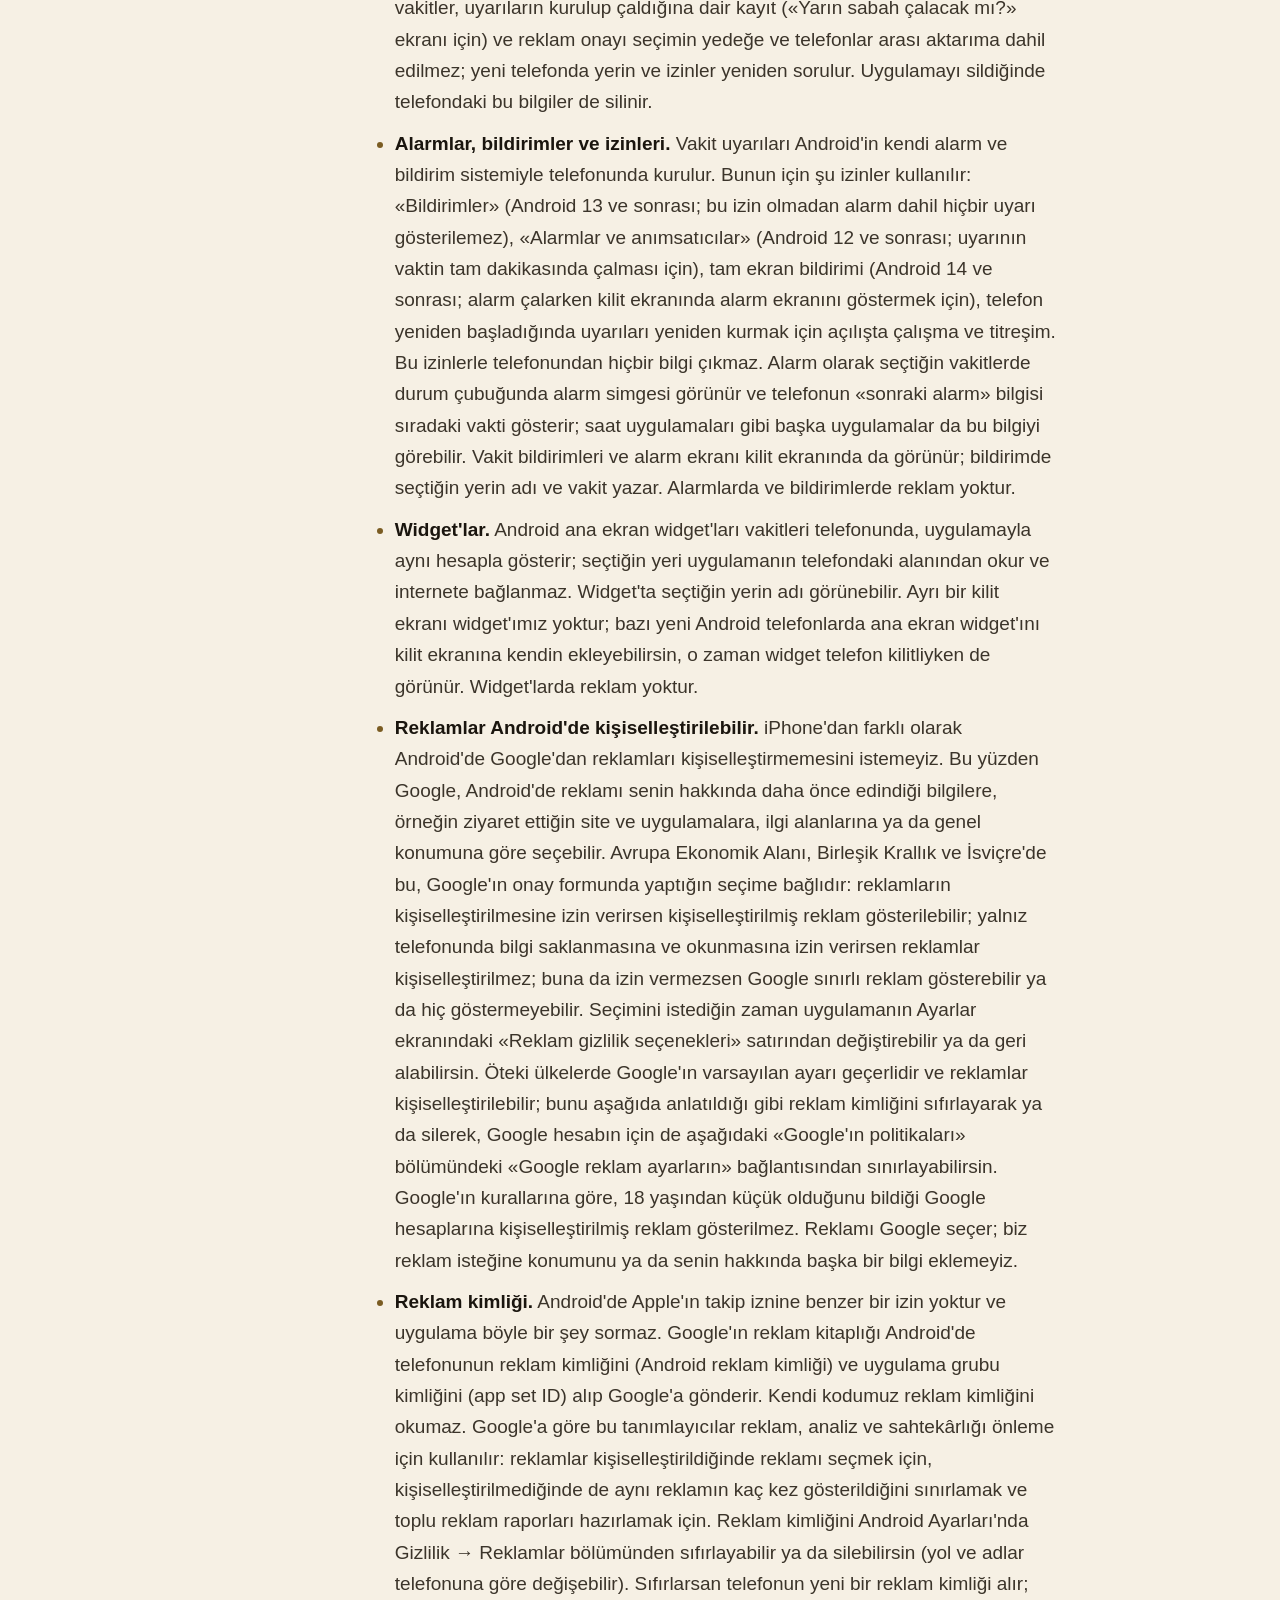
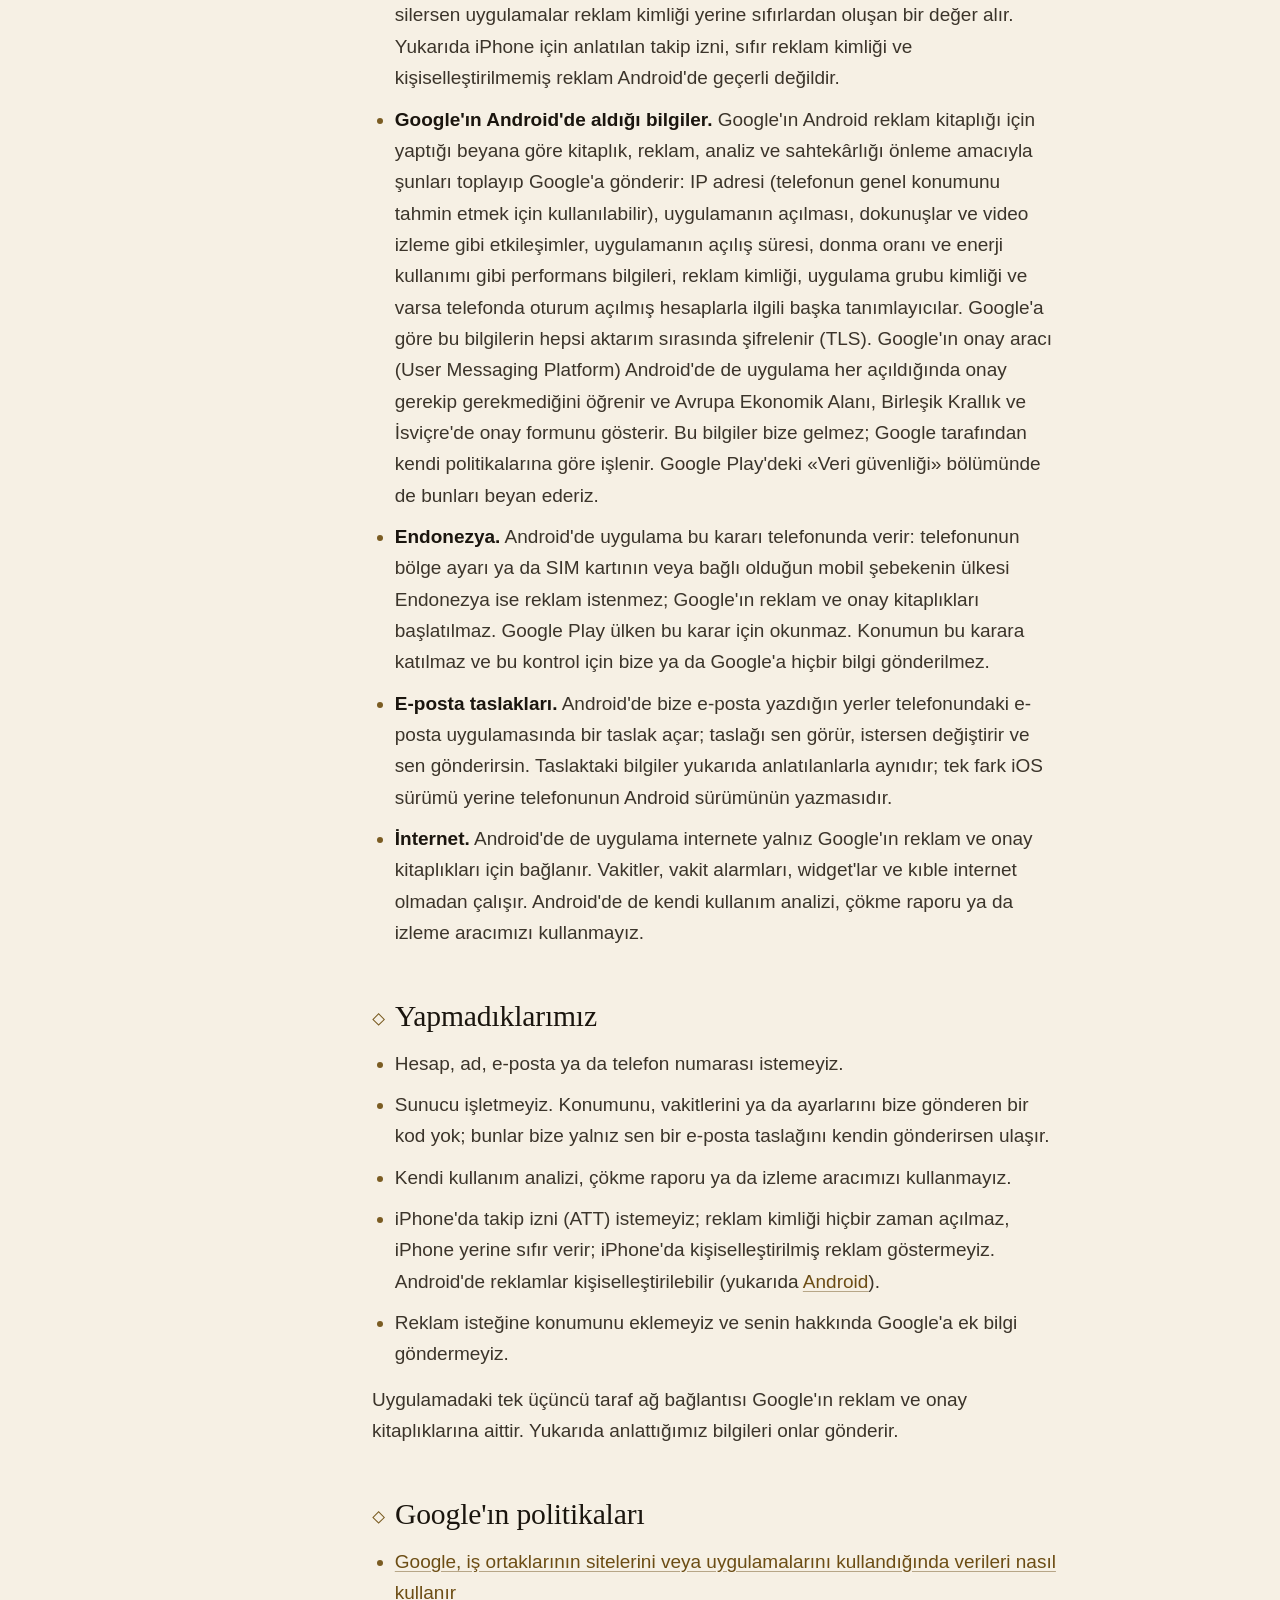
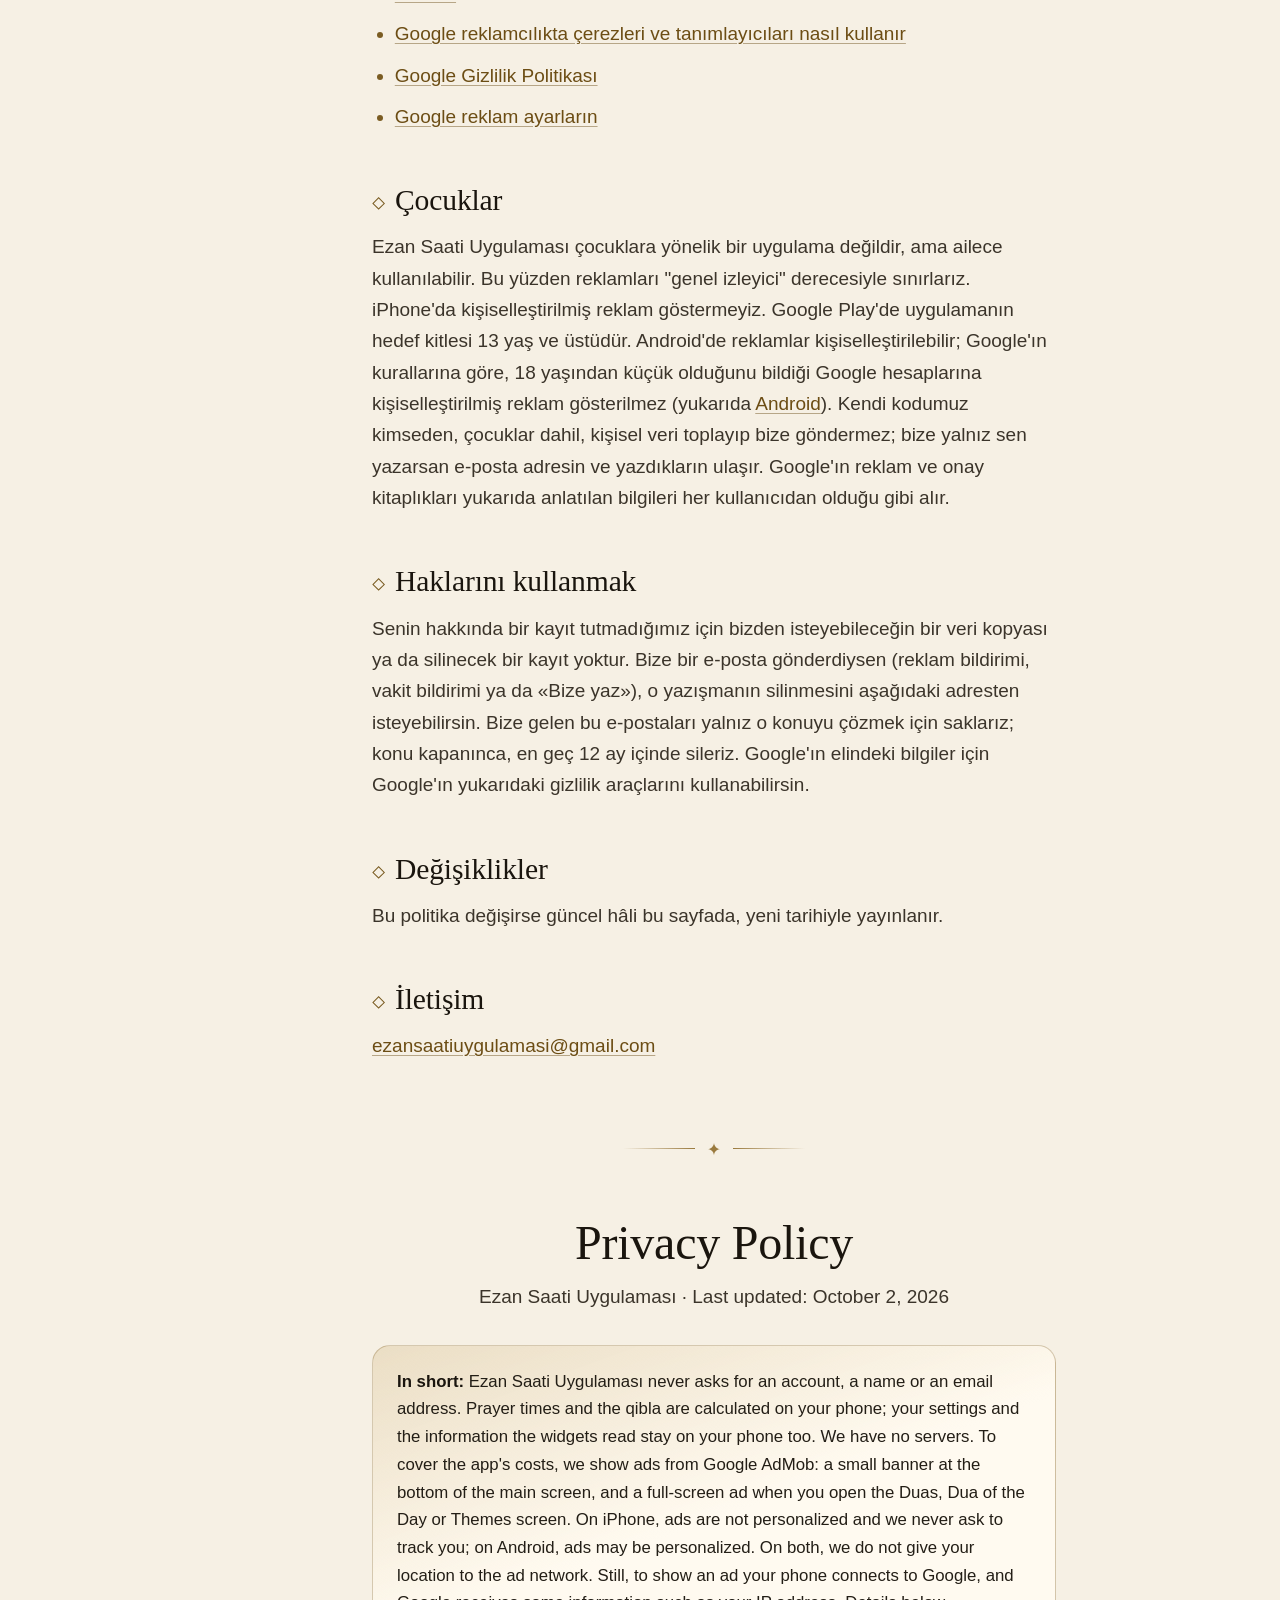
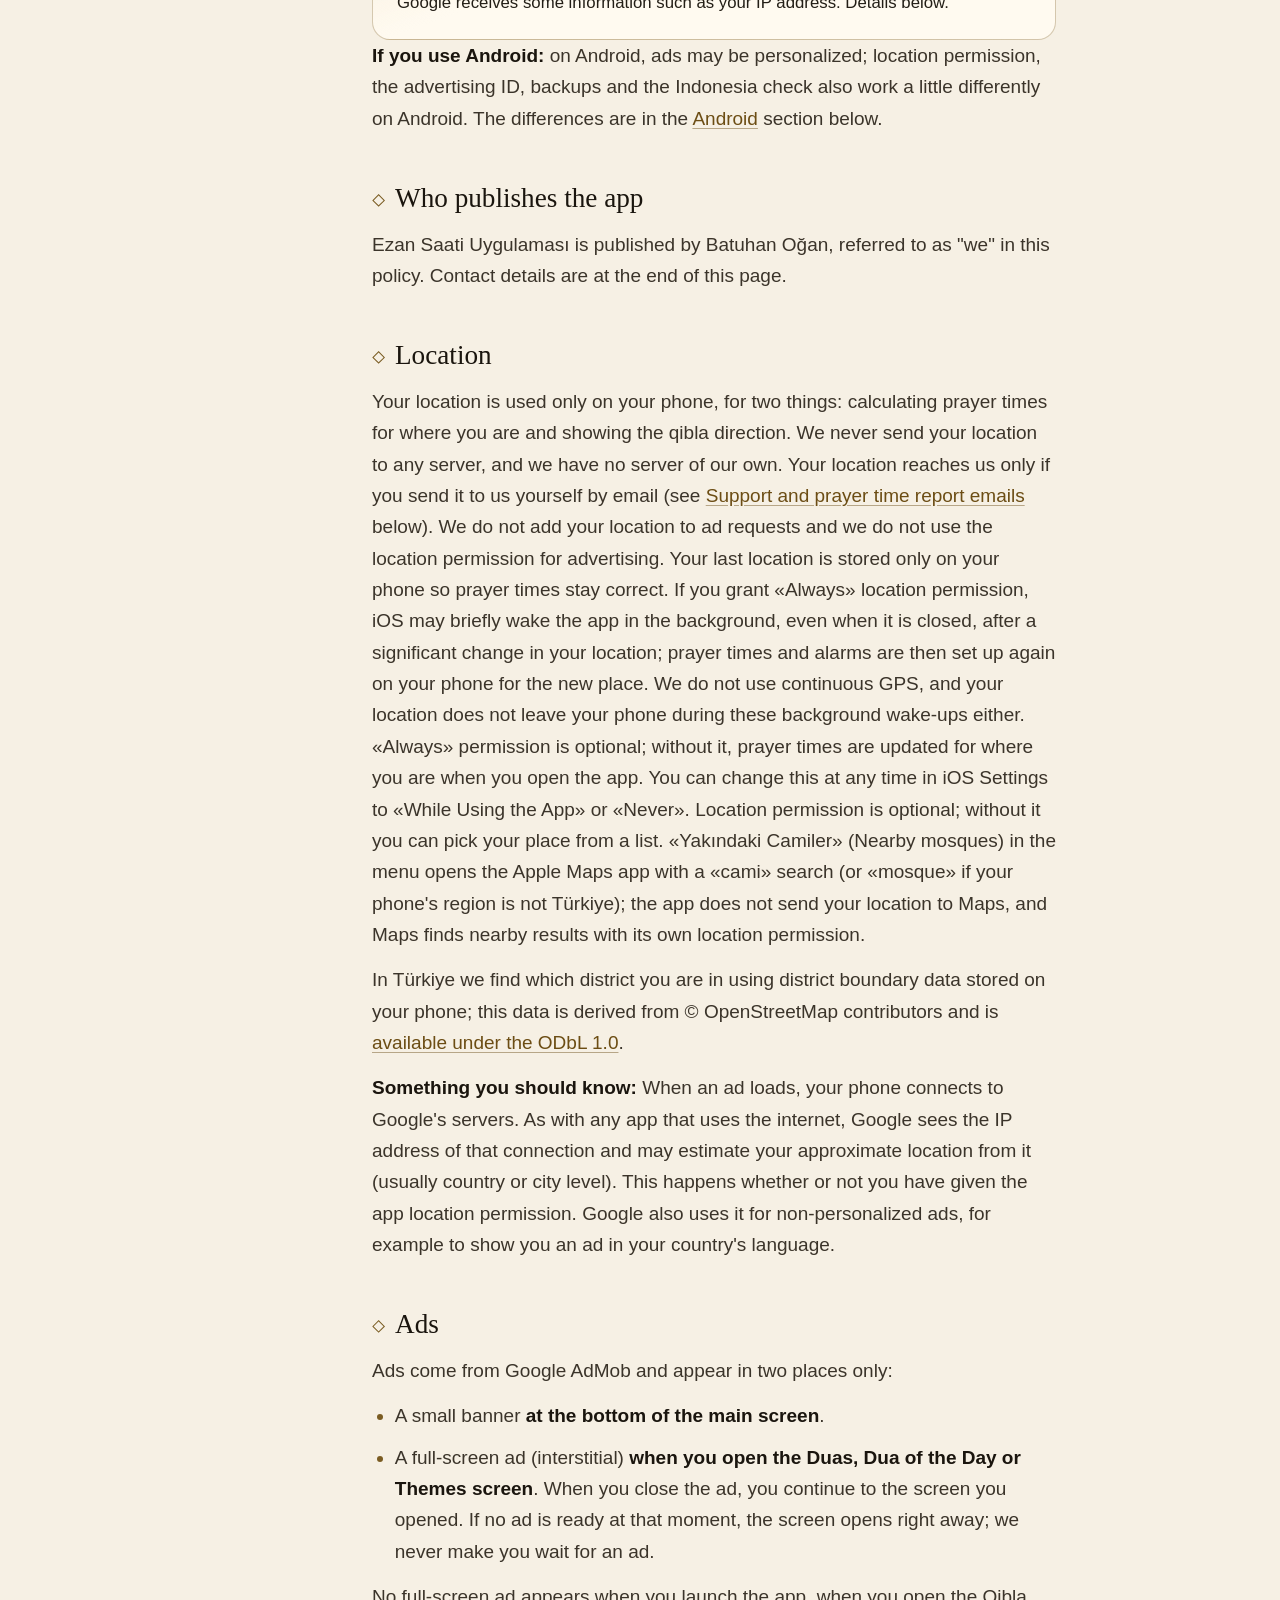
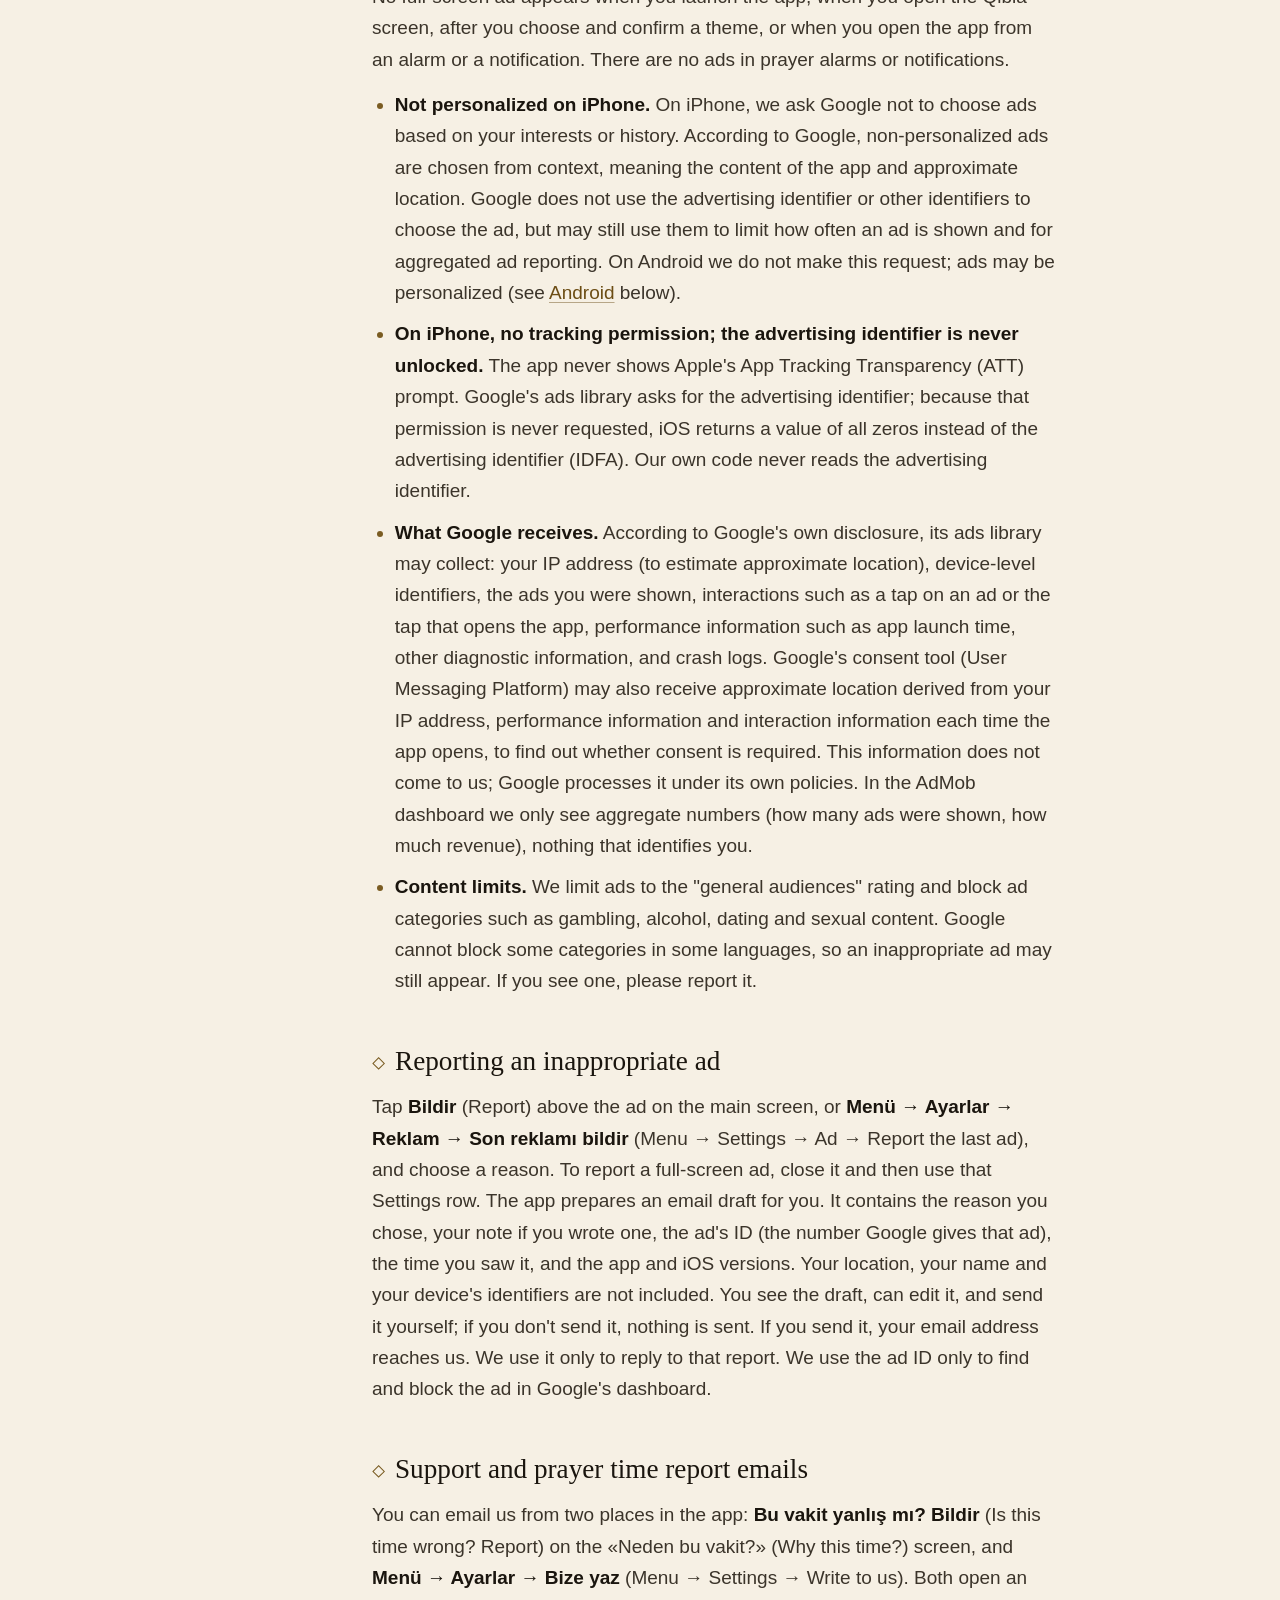
==== commit 724dd186: "Gizlilik ve ana sayfa 1.1.1: guncelleme denetimi, reklam metni" ====
--- a/gizlilik.html
+++ b/gizlilik.html
@@ -51,7 +51,7 @@
   <header class="belge-bas">
     <img class="belge-bas__kemer" src="varliklar/sahne/kemer.webp" alt="" width="300" height="340">
     <h1>Gizlilik Politikası</h1>
-    <p class="meta">Ezan Saati Uygulaması · Son güncelleme: 27 Eylül 2026</p>
+    <p class="meta">Ezan Saati Uygulaması · Son güncelleme: 2 Ekim 2026</p>
     <nav class="dil-sec" aria-label="Dil">
       <a href="#tr" aria-current="true">Türkçe</a>
       <a href="#en" hreflang="en" lang="en">English</a>
@@ -98,7 +98,7 @@
   <p>Ezan Saati Uygulaması'nı Batuhan Oğan yayınlar. Bu politikadaki "biz" odur. İletişim adresi sayfanın sonunda.</p>
 
   <h2 id="konum">Konum</h2>
-  <p>Konumunu yalnız iki iş için, telefonunun içinde kullanırız: bulunduğun yerin namaz vakitlerini hesaplamak ve kıble yönünü göstermek. Konumunu hiçbir sunucuya göndermeyiz. Bizim sunucumuz da yok. Konumun bize yalnız sen bir e-postayla gönderirsen ulaşır (aşağıda <a href="#destek-ve-vakit-bildirimi-e-postalari">Destek ve vakit bildirimi e-postaları</a>). Reklam isteğine konumunu eklemeyiz ve konum iznini reklam için kullanmayız. Vakitleri doğru tutmak için son konumun yalnız telefonunda saklanır. «Her Zaman» konum iznini verirsen iOS, önemli bir yer değişikliğinden sonra uygulamayı arka planda, kapalıyken bile kısa bir süre uyandırabilir; vakitler ve alarmlar o zaman yeni yerine göre telefonunda yeniden kurulur. Sürekli GPS kullanmayız ve bu sırada da konumun telefonundan çıkmaz. «Her Zaman» iznini vermek zorunda değilsin; vermezsen vakitler, uygulamayı açtığında bulunduğun yere göre güncellenir. Bu izni istediğin zaman iOS Ayarları'ndan «Uygulamayı Kullanırken» ya da «Hiçbir Zaman» yapabilirsin. Konum izni vermek zorunda değilsin; vermezsen yerini listeden seçebilirsin.</p>
+  <p>Konumunu yalnız iki iş için, telefonunun içinde kullanırız: bulunduğun yerin namaz vakitlerini hesaplamak ve kıble yönünü göstermek. Konumunu hiçbir sunucuya göndermeyiz. Bizim sunucumuz da yok. Konumun bize yalnız sen bir e-postayla gönderirsen ulaşır (aşağıda <a href="#destek-ve-vakit-bildirimi-e-postalari">Destek ve vakit bildirimi e-postaları</a>). Reklam isteğine konumunu eklemeyiz ve konum iznini reklam için kullanmayız. Vakitleri doğru tutmak için son konumun yalnız telefonunda saklanır. «Her Zaman» konum iznini verirsen iOS, önemli bir yer değişikliğinden sonra uygulamayı arka planda, kapalıyken bile kısa bir süre uyandırabilir; vakitler ve alarmlar o zaman yeni yerine göre telefonunda yeniden kurulur. Sürekli GPS kullanmayız ve bu sırada da konumun telefonundan çıkmaz. «Her Zaman» iznini vermek zorunda değilsin; vermezsen vakitler, uygulamayı açtığında bulunduğun yere göre güncellenir. Bu izni istediğin zaman iOS Ayarları'ndan «Uygulamayı Kullanırken» ya da «Hiçbir Zaman» yapabilirsin. Konum izni vermek zorunda değilsin; vermezsen yerini listeden seçebilirsin. Menü'deki «Yakındaki Camiler» Apple Haritalar uygulamasını «cami» (telefonunun bölgesi Türkiye değilse «mosque») aramasıyla açar; uygulama Haritalar'a konumunu göndermez, yakındaki sonuçları Haritalar kendi konum izniyle bulur.</p>
   <p>Türkiye'de hangi ilçede olduğunu telefonundaki ilçe sınırı verisiyle buluruz; bu veri © OpenStreetMap katkıcılarının verisinden türetildi ve <a href="veri/LISANS.txt">ODbL 1.0 lisansıyla sunulur</a>.</p>
   <p><strong>Bilmen gereken bir şey:</strong> Reklam yüklenirken telefonun Google'ın sunucularına bağlanır. İnternete bağlanan her uygulamada olduğu gibi, Google bu bağlantının IP adresini görür ve bundan yaklaşık konumunu (genellikle ülke ya da şehir düzeyinde) çıkarabilir. Bu, uygulamaya konum izni verip vermemenden bağımsızdır. Google bu bilgiyi kişiselleştirilmemiş reklamlarda da kullanır; örneğin sana kendi ülkenin dilinde bir reklam gösterir.</p>
 
@@ -106,7 +106,7 @@
   <p>Reklamlar Google AdMob'dan gelir ve yalnız iki yerde görünür:</p>
   <ul>
     <li><strong>Ana ekranın en altında</strong> küçük bir banner.</li>
-    <li><strong>Dualar, Günün Duası ya da Temalar ekranına girerken</strong>, en çok 3 dakikada bir, tam ekran bir reklam (geçiş reklamı). Reklamı kapatınca açmak istediğin ekranla devam edersin. Reklam o an hazır değilse ekran beklemeden açılır; seni reklam için bekletmeyiz.</li>
+    <li><strong>Dualar, Günün Duası ya da Temalar ekranına girerken</strong> tam ekran bir reklam (geçiş reklamı). Reklamı kapatınca açmak istediğin ekranla devam edersin. Reklam o an hazır değilse ekran beklemeden açılır; seni reklam için bekletmeyiz.</li>
   </ul>
   <p>Uygulamayı açarken, Kıble ekranına girerken, Temalar'da bir tema seçip onayladığında ve uygulamayı bir alarmdan ya da bildirimden açtığında tam ekran reklam çıkmaz. Vakit alarmlarında ve bildirimlerde reklam yoktur.</p>
   <ul>
@@ -126,10 +126,10 @@
   <p><strong>iPhone'da</strong> bu ülkelerde onay formu gösterilmez ve iznin sorulmaz. iPhone'da reklamlar kişiselleştirilmez ve seni uygulamalar ya da siteler arasında izlemeyiz; bu ülkelerde Google iPhone'da yalnız sınırlı reklam gösterir ya da hiç reklam göstermez. Google'a göre sınırlı reklamlar kişiselleştirilmez. <strong>Android'de</strong> reklamlar yüklenmeden önce Google'ın onayladığı bir onay yönetim aracıyla (Google User Messaging Platform) iznin sorulur; aynı form reklamların kişiselleştirilmesine izin verip vermediğini de sorar ve Android'de kişiselleştirilmiş reklam yalnız buna izin verirsen gösterilir (aşağıda <a href="#android">Android</a>). Onay vermezsen Google sınırlı reklam gösterebilir ya da hiç reklam göstermeyebilir. Uygulamanın bütün işlevleri her iki telefonda da çalışmaya devam eder. Android'de seçimini istediğin zaman uygulamanın Ayarlar ekranındaki «Reklam gizlilik seçenekleri» satırından değiştirebilir ya da geri alabilirsin. Google'ın bu konudaki kuralları için: <a href="https://www.google.com/about/company/user-consent-policy/">AB kullanıcı onayı politikası</a>.</p>
 
   <h2 id="endonezya">Endonezya</h2>
-  <p>Endonezya'da reklam göstermeyiz. Google, uygunsuz reklam kategorilerini Endonezce reklamlarda engelleyemiyor; bu yüzden orada hiç reklam istememeyi seçtik. Uygulama bunu telefonunda karar verir: telefonunun bölge ayarı ya da App Store ülken Endonezya ise reklam istenmez; Google'ın reklam ve onay kitaplıkları başlatılmaz. Bir istisna var: bölge ayarın Endonezya değilse ve App Store ülken o açılışta birkaç saniye içinde öğrenilemezse (bu çoğunlukla yalnız ilk açılışta olur), onay aracı ve reklam o açılışta başlayabilir. App Store ülken bir kez Endonezya olarak öğrenildikten sonraki açılışlarda başlamaz. Konumun bu karara katılmaz. Bu kontrol için bize ya da Google'a hiçbir bilgi gönderilmez.</p>
+  <p>Endonezya'da reklam göstermeyiz. Google, uygunsuz reklam kategorilerini Endonezce reklamlarda engelleyemiyor; bu yüzden orada hiç reklam istememeyi seçtik. Uygulama bunu telefonunda karar verir: telefonunun bölge ayarı ya da App Store ülken Endonezya ise reklam istenmez; Google'ın reklam ve onay kitaplıkları başlatılmaz. Reklam beklemeden gelsin diye uygulama App Store ülkeni telefonunda hatırlar ve sonraki açılışta önce onu kullanır. Bu yüzden bölge ayarın Endonezya değilse iki durumda onay aracı ve reklam o açılışta başlayabilir: App Store ülken henüz öğrenilemediyse (çoğunlukla yalnız ilk açılışta) ya da önceki açılıştan bu yana Endonezya olduysa (ör. Apple hesabının ülkesini değiştirdiysen). Yeni ülke öğrenildiği anda reklam durur. App Store ülken bir kez Endonezya olarak öğrenildikten sonra, sonraki açılışlarda reklam ve onay aracı hiç başlamaz. Konumun bu karara katılmaz. Bu kontrol için bize ya da Google'a hiçbir bilgi gönderilmez.</p>
 
   <h2 id="internet-baglantisi">İnternet bağlantısı</h2>
-  <p>Uygulama internete yalnız reklam için bağlanır: Google'ın onay aracı (User Messaging Platform) bulunduğun yerde reklam onayı gerekip gerekmediğini öğrenmek ve gerekiyorsa onay formunu göstermek için, Google'ın reklam kitaplığı da reklamları yüklemek için. Namaz vakitleri, vakit alarmları, widget'lar ve kıble internet olmadan da çalışır; hesapları telefonunda yapılır. Widget'lar internete hiç bağlanmaz.</p>
+  <p>Uygulama internete iki iş için bağlanır. Birincisi reklam: Google'ın onay aracı (User Messaging Platform) bulunduğun yerde reklam onayı gerekip gerekmediğini öğrenmek için (onay formunu yalnız Android'de gösterir), Google'ın reklam kitaplığı da reklamları yüklemek için. İkincisi güncelleme denetimi: uygulama açılırken, en çok 6 saatte bir, yeni bir sürüm yayınlanıp yayınlanmadığını öğrenmek için Apple'ın herkese açık App Store sürüm bilgisini (itunes.apple.com) okur. Bu istekte hesabın, konumun, reklam kimliğin ya da başka bir tanımlayıcın gönderilmez; Apple, her internet isteğinde olduğu gibi bağlantının IP adresini görür. Yeni bir sürüm bir günden uzun süredir App Store'daysa ve telefonun iOS'u onu kurabiliyorsa uygulama güncellenene kadar "Yeni sürüm gerekli" ekranı gösterir; bu ekran yalnız uygulamanın içini kapatır, vakit alarmların ve bildirimlerin çalışmaya devam eder. İnternet yoksa ya da sorgu başarısız olursa ekran çıkmaz. Namaz vakitleri, vakit alarmları, widget'lar ve kıble internet olmadan da çalışır; hesapları telefonunda yapılır. Widget'lar internete hiç bağlanmaz.</p>
 
   <h2 id="ezan-alarmi-ve-bildirimler">Vakit alarmı ve bildirimler</h2>
   <p>Vakit alarmları ve hatırlatmalar, iPhone'un kendi alarm ve bildirim sistemiyle telefonunun içinde planlanır. İçerikleri telefonundan çıkmaz ve bunlarda reklam yoktur.</p>
@@ -139,7 +139,7 @@
   <p>Kilit ekranındaki widget'lar ve alarm kartı telefon kilitliyken de görünür. Ana ekran widget'ları ve alarm kartı bulunduğun yerin adını gösterir; kilit ekranı widget'ları yalnız vakitleri ve kalan süreyi gösterir.</p>
 
   <h2 id="telefonunda-saklananlar">Telefonunda saklananlar</h2>
-  <p>Seçtiğin yer, tema, favori duaların, bildirim ayarların, uyarıların kurulup çaldığına dair kısa bir kayıt («Yarın sabah çalacak mı?» ekranı için) ve namaz takibini açtıysan işaretlediğin vakitler telefonunda saklanır ki uygulama her açıldığında tercihlerini hatırlasın. Bunların çoğu, widget'ların da okuyabilmesi için telefonundaki ortak uygulama alanında (App Group) durur. Bu bilgiler bize ulaşmaz. Telefonunun iCloud ya da bilgisayar yedeğine dahil olabilirler; bu yedekler Apple'ın ve senin kontrolündedir. Uygulamayı sildiğinde telefondaki bu bilgiler de silinir.</p>
+  <p>Seçtiğin yer, görünüm tercihlerin (tema, kolay kullanım), favori duaların, bildirim ayarların, uyarıların kurulup çaldığına dair kısa bir kayıt («Yarın sabah çalacak mı?» ekranı için) ve namaz takibini açtıysan işaretlediğin vakitler telefonunda saklanır ki uygulama her açıldığında tercihlerini hatırlasın. Bunların çoğu, widget'ların da okuyabilmesi için telefonundaki ortak uygulama alanında (App Group) durur. Kaza Defteri'ni kullanırsan elle girdiğin kaza namazı ve oruç sayıları da yalnız telefonunda, uygulamanın kendi alanında saklanır; widget'lar bu sayıları okumaz. Kaza Defteri namaz takibine bağlı değildir: işaretlemediğin bir vakit deftere kendiliğinden eklenmez. İmsakiye'yi PDF olarak paylaşırsan dosya (yer adı ve o ayın vakitleri) telefonunda üretilir ve yalnız paylaşım sayfasında seçtiğin yere gider; uygulama dosyayı kalıcı olarak saklamaz. Bu bilgiler bize ulaşmaz. Telefonunun iCloud ya da bilgisayar yedeğine dahil olabilirler; bu yedekler Apple'ın ve senin kontrolündedir. Uygulamayı sildiğinde telefondaki bu bilgiler de silinir.</p>
 
   <h2 id="android">Android</h2>
   <p>Bu politika Ezan Saati Uygulaması'nın iPhone ve Android sürümleri için geçerlidir. Yukarıda iPhone'a özgü olarak anlatılanlar (App Store, iOS Ayarları, «Her Zaman» konum izni, App Group, iCloud yedeği, Apple'ın takip izni, reklamların kişiselleştirilmemesi, iPhone'un kilit ekranı widget'ları, alarm kartı ve Dinamik Ada) Android sürümünde yoktur. Android'de farklı olanlar aşağıda; burada anılmayan her konu yukarıda anlatıldığı gibidir.</p>
@@ -190,7 +190,7 @@
   <div class="sus ayrac" aria-hidden="true"><svg><use href="#yildiz"/></svg></div>
 
   <section id="en" lang="en" aria-labelledby="en-baslik">
-    <header class="en-bas"><h2 id="en-baslik">Privacy Policy</h2><p class="meta">Ezan Saati Uygulaması · Last updated: September 27, 2026</p></header>
+    <header class="en-bas"><h2 id="en-baslik">Privacy Policy</h2><p class="meta">Ezan Saati Uygulaması · Last updated: October 2, 2026</p></header>
     <div class="kisaca"><p><strong>In short:</strong> Ezan Saati Uygulaması never asks for an account, a name or an email address. Prayer times and the qibla are calculated on your phone; your settings and the information the widgets read stay on your phone too. We have no servers. To cover the app's costs, we show ads from Google AdMob: a small banner at the bottom of the main screen, and a full-screen ad when you open the Duas, Dua of the Day or Themes screen. On iPhone, ads are not personalized and we never ask to track you; on Android, ads may be personalized. On both, we do not give your location to the ad network. Still, to show an ad your phone connects to Google, and Google receives some information such as your IP address. Details below.</p></div>
     <p><strong>If you use Android:</strong> on Android, ads may be personalized; location permission, the advertising ID, backups and the Indonesia check also work a little differently on Android. The differences are in the <a href="#en-android">Android</a> section below.</p>
 
@@ -198,7 +198,7 @@
     <p>Ezan Saati Uygulaması is published by Batuhan Oğan, referred to as "we" in this policy. Contact details are at the end of this page.</p>
 
     <h3 id="en-location">Location</h3>
-    <p>Your location is used only on your phone, for two things: calculating prayer times for where you are and showing the qibla direction. We never send your location to any server, and we have no server of our own. Your location reaches us only if you send it to us yourself by email (see <a href="#en-support-and-prayer-time-report-emails">Support and prayer time report emails</a> below). We do not add your location to ad requests and we do not use the location permission for advertising. Your last location is stored only on your phone so prayer times stay correct. If you grant «Always» location permission, iOS may briefly wake the app in the background, even when it is closed, after a significant change in your location; prayer times and alarms are then set up again on your phone for the new place. We do not use continuous GPS, and your location does not leave your phone during these background wake-ups either. «Always» permission is optional; without it, prayer times are updated for where you are when you open the app. You can change this at any time in iOS Settings to «While Using the App» or «Never». Location permission is optional; without it you can pick your place from a list.</p>
+    <p>Your location is used only on your phone, for two things: calculating prayer times for where you are and showing the qibla direction. We never send your location to any server, and we have no server of our own. Your location reaches us only if you send it to us yourself by email (see <a href="#en-support-and-prayer-time-report-emails">Support and prayer time report emails</a> below). We do not add your location to ad requests and we do not use the location permission for advertising. Your last location is stored only on your phone so prayer times stay correct. If you grant «Always» location permission, iOS may briefly wake the app in the background, even when it is closed, after a significant change in your location; prayer times and alarms are then set up again on your phone for the new place. We do not use continuous GPS, and your location does not leave your phone during these background wake-ups either. «Always» permission is optional; without it, prayer times are updated for where you are when you open the app. You can change this at any time in iOS Settings to «While Using the App» or «Never». Location permission is optional; without it you can pick your place from a list. «Yakındaki Camiler» (Nearby mosques) in the menu opens the Apple Maps app with a «cami» search (or «mosque» if your phone's region is not Türkiye); the app does not send your location to Maps, and Maps finds nearby results with its own location permission.</p>
     <p>In Türkiye we find which district you are in using district boundary data stored on your phone; this data is derived from © OpenStreetMap contributors and is <a href="veri/LISANS.txt">available under the ODbL 1.0</a>.</p>
     <p><strong>Something you should know:</strong> When an ad loads, your phone connects to Google's servers. As with any app that uses the internet, Google sees the IP address of that connection and may estimate your approximate location from it (usually country or city level). This happens whether or not you have given the app location permission. Google also uses it for non-personalized ads, for example to show you an ad in your country's language.</p>
 
@@ -206,7 +206,7 @@
     <p>Ads come from Google AdMob and appear in two places only:</p>
     <ul>
       <li>A small banner <strong>at the bottom of the main screen</strong>.</li>
-      <li>A full-screen ad (interstitial) <strong>when you open the Duas, Dua of the Day or Themes screen</strong>, at most once every 3 minutes. When you close the ad, you continue to the screen you opened. If no ad is ready at that moment, the screen opens right away; we never make you wait for an ad.</li>
+      <li>A full-screen ad (interstitial) <strong>when you open the Duas, Dua of the Day or Themes screen</strong>. When you close the ad, you continue to the screen you opened. If no ad is ready at that moment, the screen opens right away; we never make you wait for an ad.</li>
     </ul>
     <p>No full-screen ad appears when you launch the app, when you open the Qibla screen, after you choose and confirm a theme, or when you open the app from an alarm or a notification. There are no ads in prayer alarms or notifications.</p>
     <ul>
@@ -226,10 +226,10 @@
     <p><strong>On iPhone</strong>, no consent form is shown in these countries and you are not asked for consent. On iPhone, ads are not personalized and we do not track you across apps or websites; in these countries Google shows only limited ads, or no ads, on iPhone. According to Google, limited ads are not personalized. <strong>On Android</strong>, your consent is requested through a Google-certified consent management tool (Google User Messaging Platform) before any ad loads; the same form also asks whether you allow ads personalization, and on Android personalized ads are shown only if you allow it (see <a href="#en-android">Android</a> below). If you do not consent, Google may show limited ads or no ads. All of the app's features keep working on both phones. On Android, you can change or withdraw your choice at any time from the «Reklam gizlilik seçenekleri» (Ad privacy options) row in the app's Settings screen. Google's rules: <a href="https://www.google.com/about/company/user-consent-policy/">EU user consent policy</a>.</p>
 
     <h3 id="en-indonesia">Indonesia</h3>
-    <p>We do not show ads in Indonesia. Google cannot block inappropriate ad categories in Indonesian-language ads, so we chose not to request ads there at all. The app decides this on your phone: if your phone's region setting or your App Store country is Indonesia, no ad is requested and Google's ads and consent libraries are not started. There is one exception: if your region setting is not Indonesia and your App Store country cannot be determined within a few seconds on that launch (this usually happens only on the first launch), the consent tool and ads may start on that launch. Once your App Store country is known to be Indonesia, they do not start on later launches. Your location plays no part in this decision. No information is sent to us or to Google for this check.</p>
+    <p>We do not show ads in Indonesia. Google cannot block inappropriate ad categories in Indonesian-language ads, so we chose not to request ads there at all. The app decides this on your phone: if your phone's region setting or your App Store country is Indonesia, no ad is requested and Google's ads and consent libraries are not started. So that ads appear without delay, the app remembers your App Store country on your phone and uses it first on the next launch. So if your region setting is not Indonesia, the consent tool and ads may start on a launch in two cases: your App Store country is not known yet (usually only on the first launch), or it has changed to Indonesia since the previous launch (for example, you changed your Apple Account's country). Ads stop as soon as the new country is known. Once your App Store country is known to be Indonesia, the consent tool and ads do not start on later launches. Your location plays no part in this decision. No information is sent to us or to Google for this check.</p>
 
     <h3 id="en-internet-connection">Internet connection</h3>
-    <p>The app connects to the internet only for ads: Google's consent tool (User Messaging Platform) connects to find out whether ad consent is required where you are and, if so, to show the consent form, and Google's ads library connects to load the ads. Prayer times, prayer alarms, widgets and the qibla work without an internet connection; they are calculated on your phone. The widgets never connect to the internet.</p>
+    <p>The app connects to the internet for two things. The first is ads: Google's consent tool (User Messaging Platform) connects to find out whether ad consent is required where you are (it shows a consent form only on Android), and Google's ads library connects to load the ads. The second is an update check: when the app opens, at most once every 6 hours, it reads Apple's public App Store version information (itunes.apple.com) to find out whether a new version has been released. That request carries no account, location, advertising ID or other identifier; as with any internet request, Apple sees the IP address of the connection. If a new version has been on the App Store for more than a day and your phone's iOS can install it, the app shows a "New version required" screen until you update; that screen only blocks the inside of the app, and your prayer alarms and notifications keep working. If you are offline or the request fails, the screen does not appear. Prayer times, prayer alarms, widgets and the qibla work without an internet connection; they are calculated on your phone. The widgets never connect to the internet.</p>
 
     <h3 id="en-prayer-alarms-and-notifications">Prayer alarms and notifications</h3>
     <p>Alarms and reminders are scheduled on your phone using iOS's own alarm and notification systems. Their contents never leave your phone, and they contain no ads.</p>
@@ -239,7 +239,7 @@
     <p>Lock Screen widgets and the alarm card are visible while your phone is locked. Home Screen widgets and the alarm card show the name of your place; Lock Screen widgets show only prayer times and the time left.</p>
 
     <h3 id="en-data-stored-on-your-phone">Data stored on your phone</h3>
-    <p>Your chosen place, theme, favorite duas, notification settings, a short record of when alerts were scheduled and rang (for the «Yarın sabah çalacak mı?» screen) and, if you turned on prayer tracking, the prayers you marked are stored on your phone so the app remembers them. Most of this is kept in the shared app area on your phone (App Group) so the widgets can read it too. We never receive this data. It may be included in your iCloud or computer backup, which is controlled by Apple and you. Deleting the app deletes this data from your phone.</p>
+    <p>Your chosen place, display preferences (theme, easy mode), favorite duas, notification settings, a short record of when alerts were scheduled and rang (for the «Yarın sabah çalacak mı?» screen) and, if you turned on prayer tracking, the prayers you marked are stored on your phone so the app remembers them. Most of this is kept in the shared app area on your phone (App Group) so the widgets can read it too. If you use the Kaza Defteri (make-up prayer log), the numbers of make-up prayers and fasts you enter are also stored only on your phone, in the app's own area; the widgets do not read them. The log is not linked to prayer tracking: a prayer you did not mark is never added to it automatically. If you share the İmsakiye (monthly timetable) as a PDF, the file (place name and that month's prayer times) is created on your phone and goes only where you choose in the share sheet; the app does not keep the file. We never receive this data. It may be included in your iCloud or computer backup, which is controlled by Apple and you. Deleting the app deletes this data from your phone.</p>
 
     <h3 id="en-android">Android</h3>
     <p>This policy applies to both the iPhone and Android versions of Ezan Saati Uygulaması. What is described above as specific to iPhone (the App Store, iOS Settings, «Always» location permission, the App Group, iCloud backup, Apple's tracking permission, non-personalized ads, iPhone Lock Screen widgets, the alarm card and the Dynamic Island) does not exist in the Android version. The differences on Android are below; anything not mentioned here works as described above.</p>
--- a/css/site.css
+++ b/css/site.css
@@ -244,12 +244,15 @@
   text-shadow: 0 1px 18px rgba(5, 8, 15, 0.9);
 }
 
-/* "Yakında App Store'da": düğme ya da rozet DEĞİL, bir durum yazısı.
-   Çerçeve, dolgu ve üzerine gelme etkisi bilinçli olarak yok; yanında hilal mührü. */
+/* "Ücretsiz indir — App Store'da" (29-09 yayın; önceden "Yakında"): sade bir bağlantı, rozet değil.
+   Çerçeve ve dolgu yok; yanında hilal mührü, üzerine gelince yalnız alt satırın altı çizilir. */
 .yakinda {
   display: inline-flex; align-items: center; gap: 12px;
-  margin: 22px auto 0; text-align: left; color: var(--fildisi); cursor: default;
-}
+  margin: 22px auto 0; text-align: left; color: var(--fildisi); cursor: pointer;
+  text-decoration: none;
+}
+.yakinda:hover .yakinda__alt { text-decoration: underline; text-underline-offset: 5px; text-decoration-thickness: 1px; }
+.yakinda:focus-visible { outline: 2px solid var(--altin-parlak); outline-offset: 6px; border-radius: 10px; }
 .yakinda__muhur {
   width: 40px; height: 40px; flex: none; display: grid; place-items: center;
   border-radius: 50%; border: 1px solid rgba(204, 171, 107, 0.5); color: var(--altin-parlak);
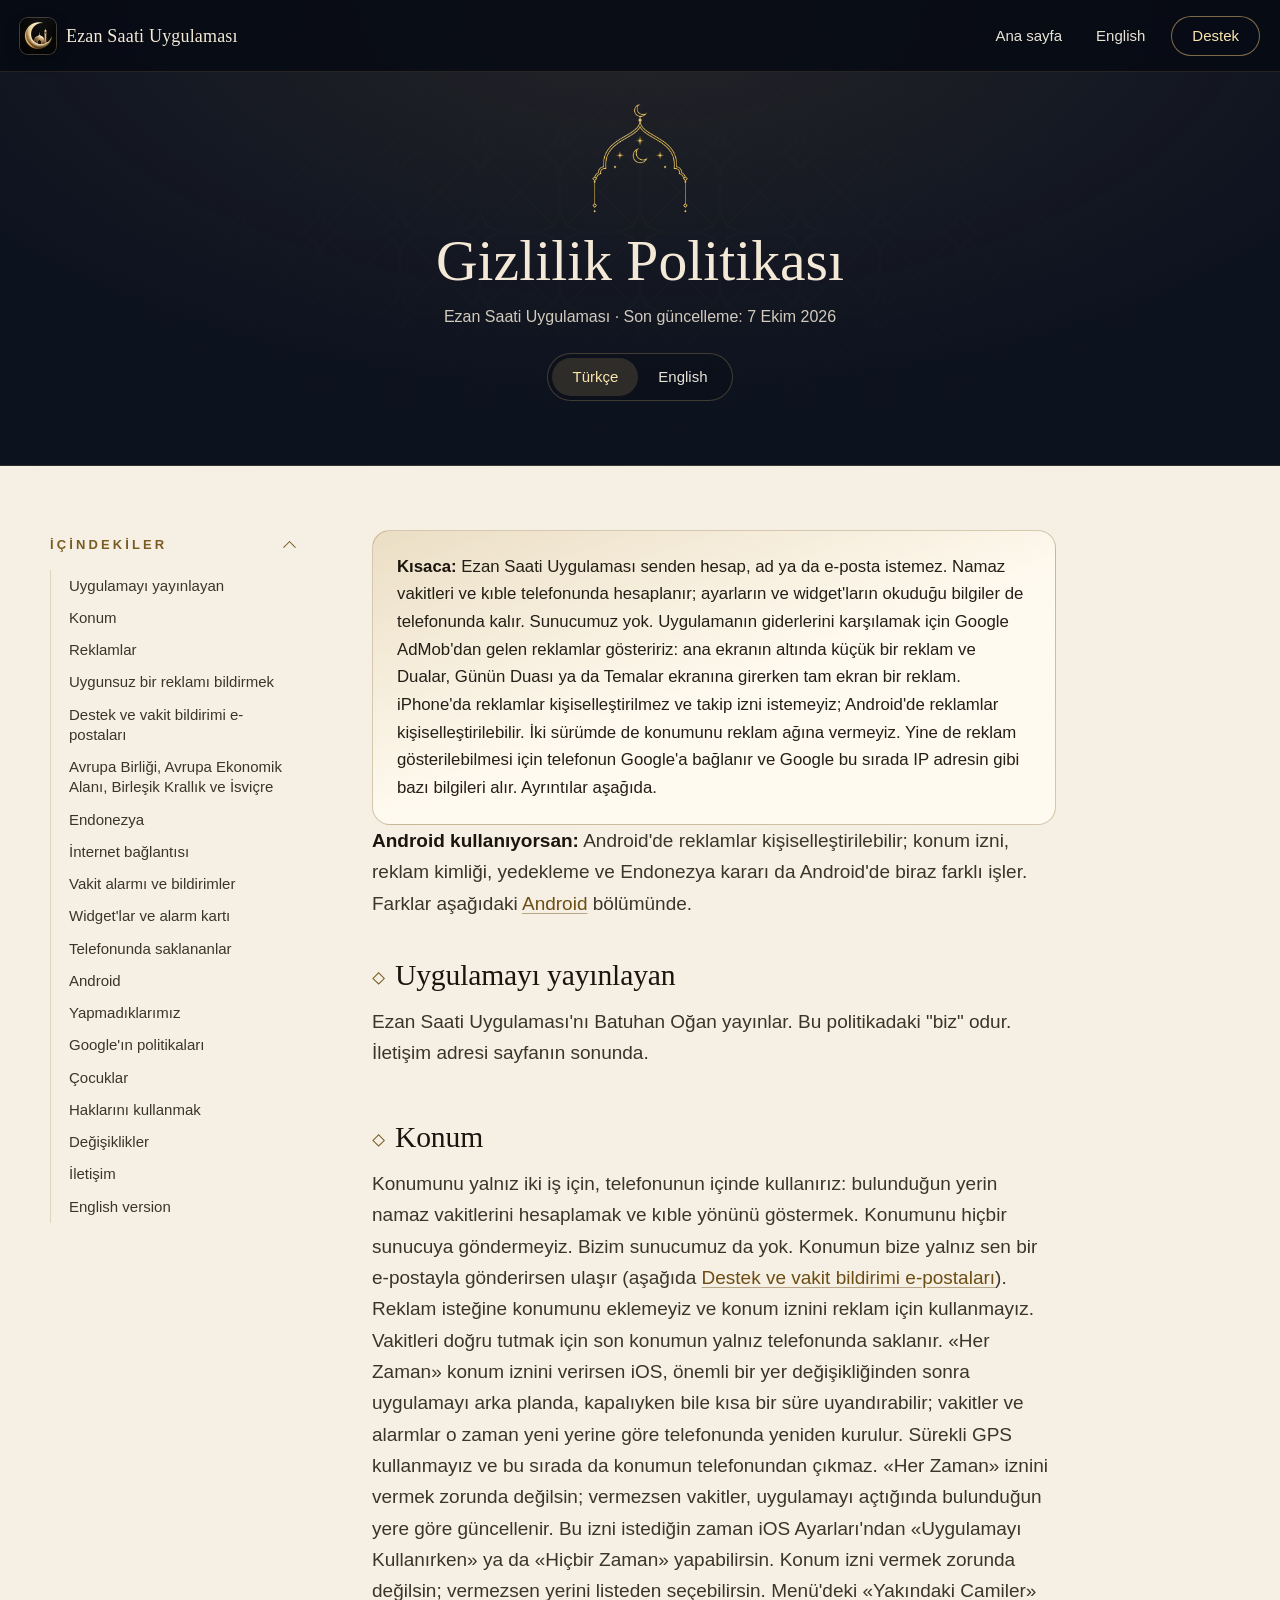
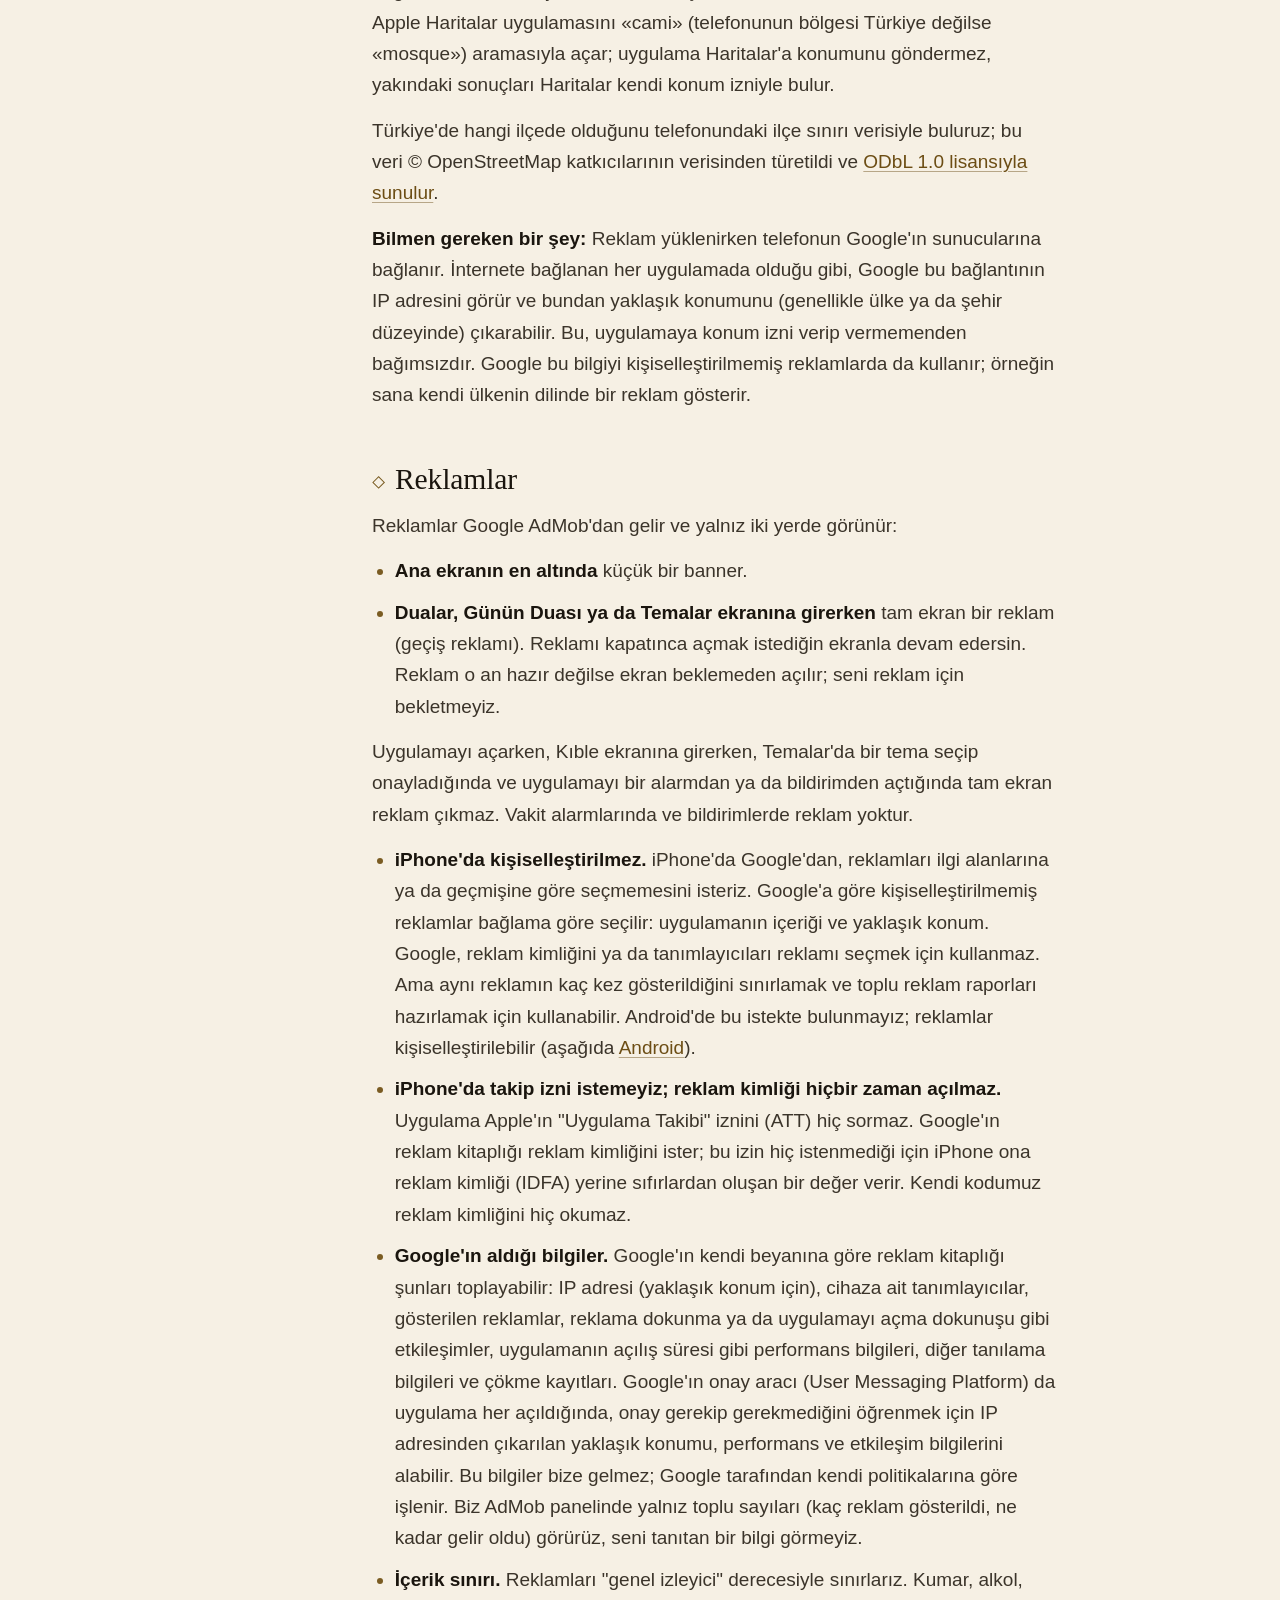
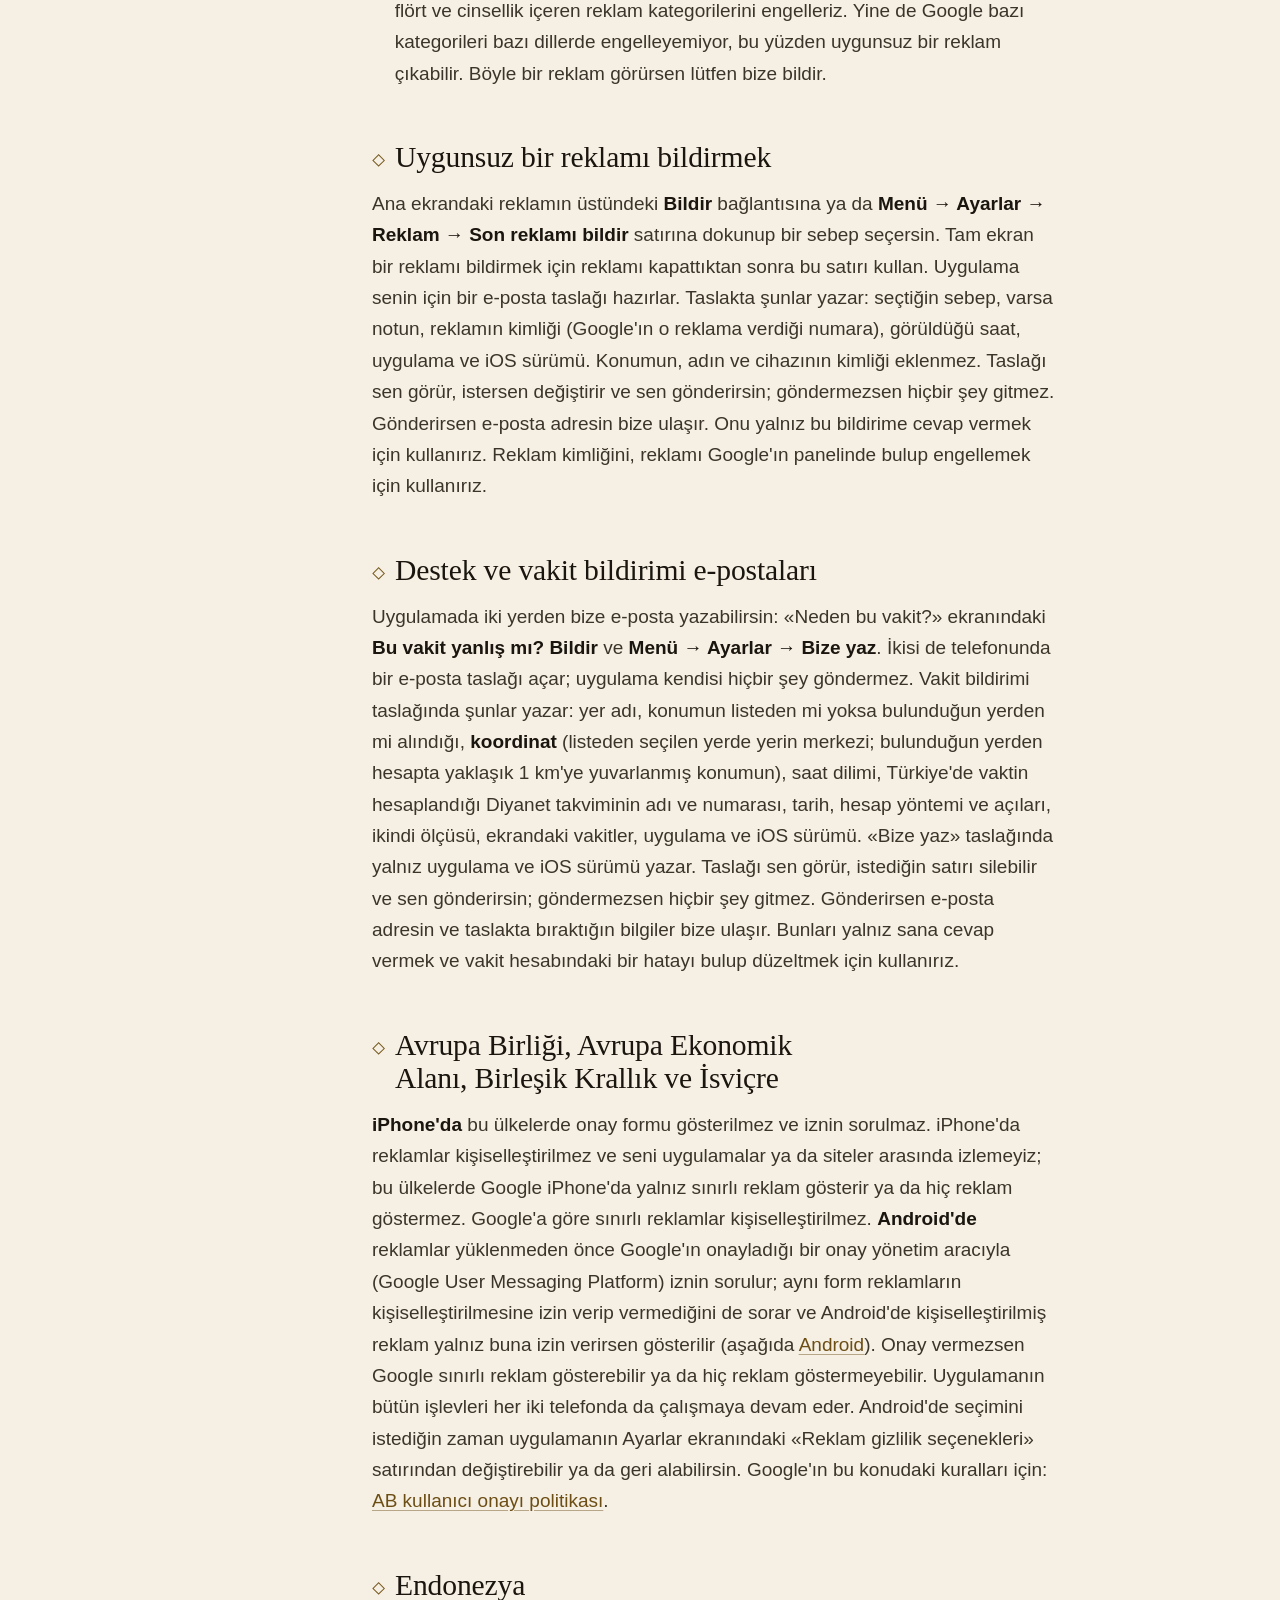
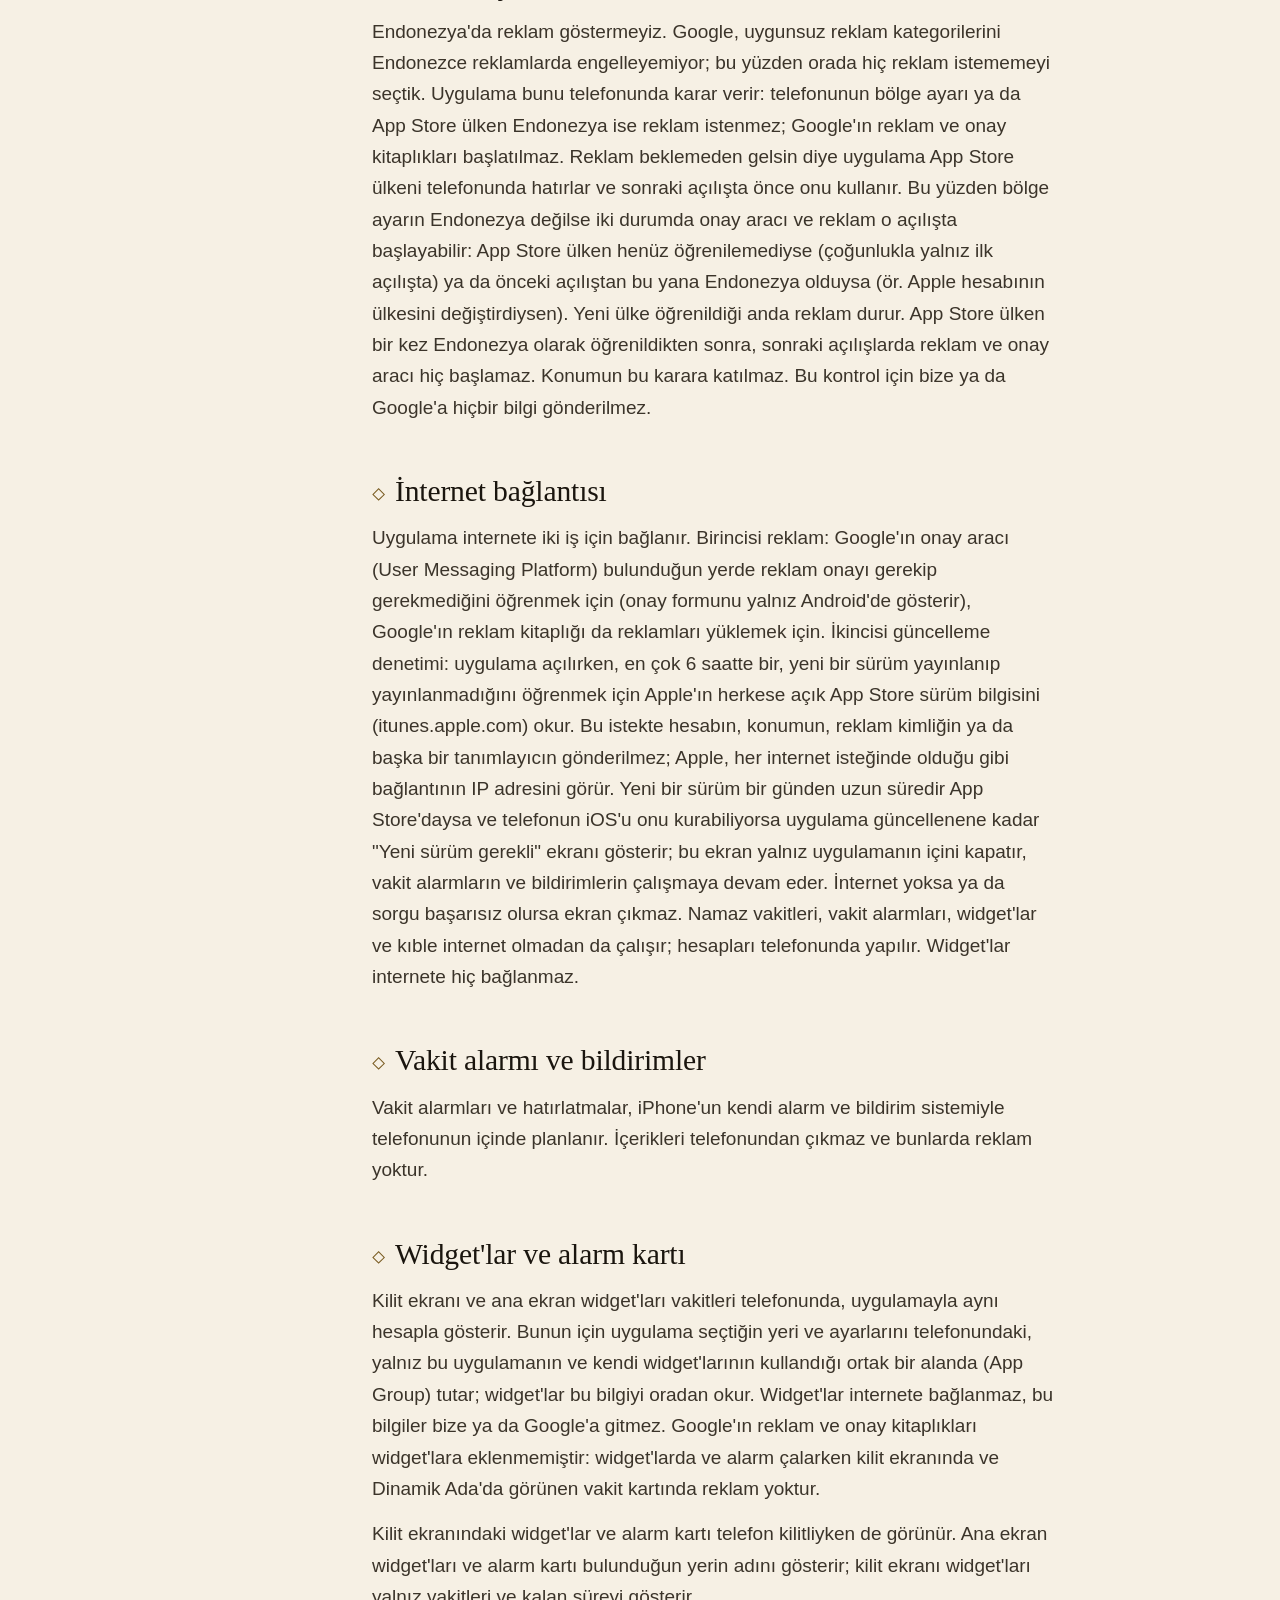
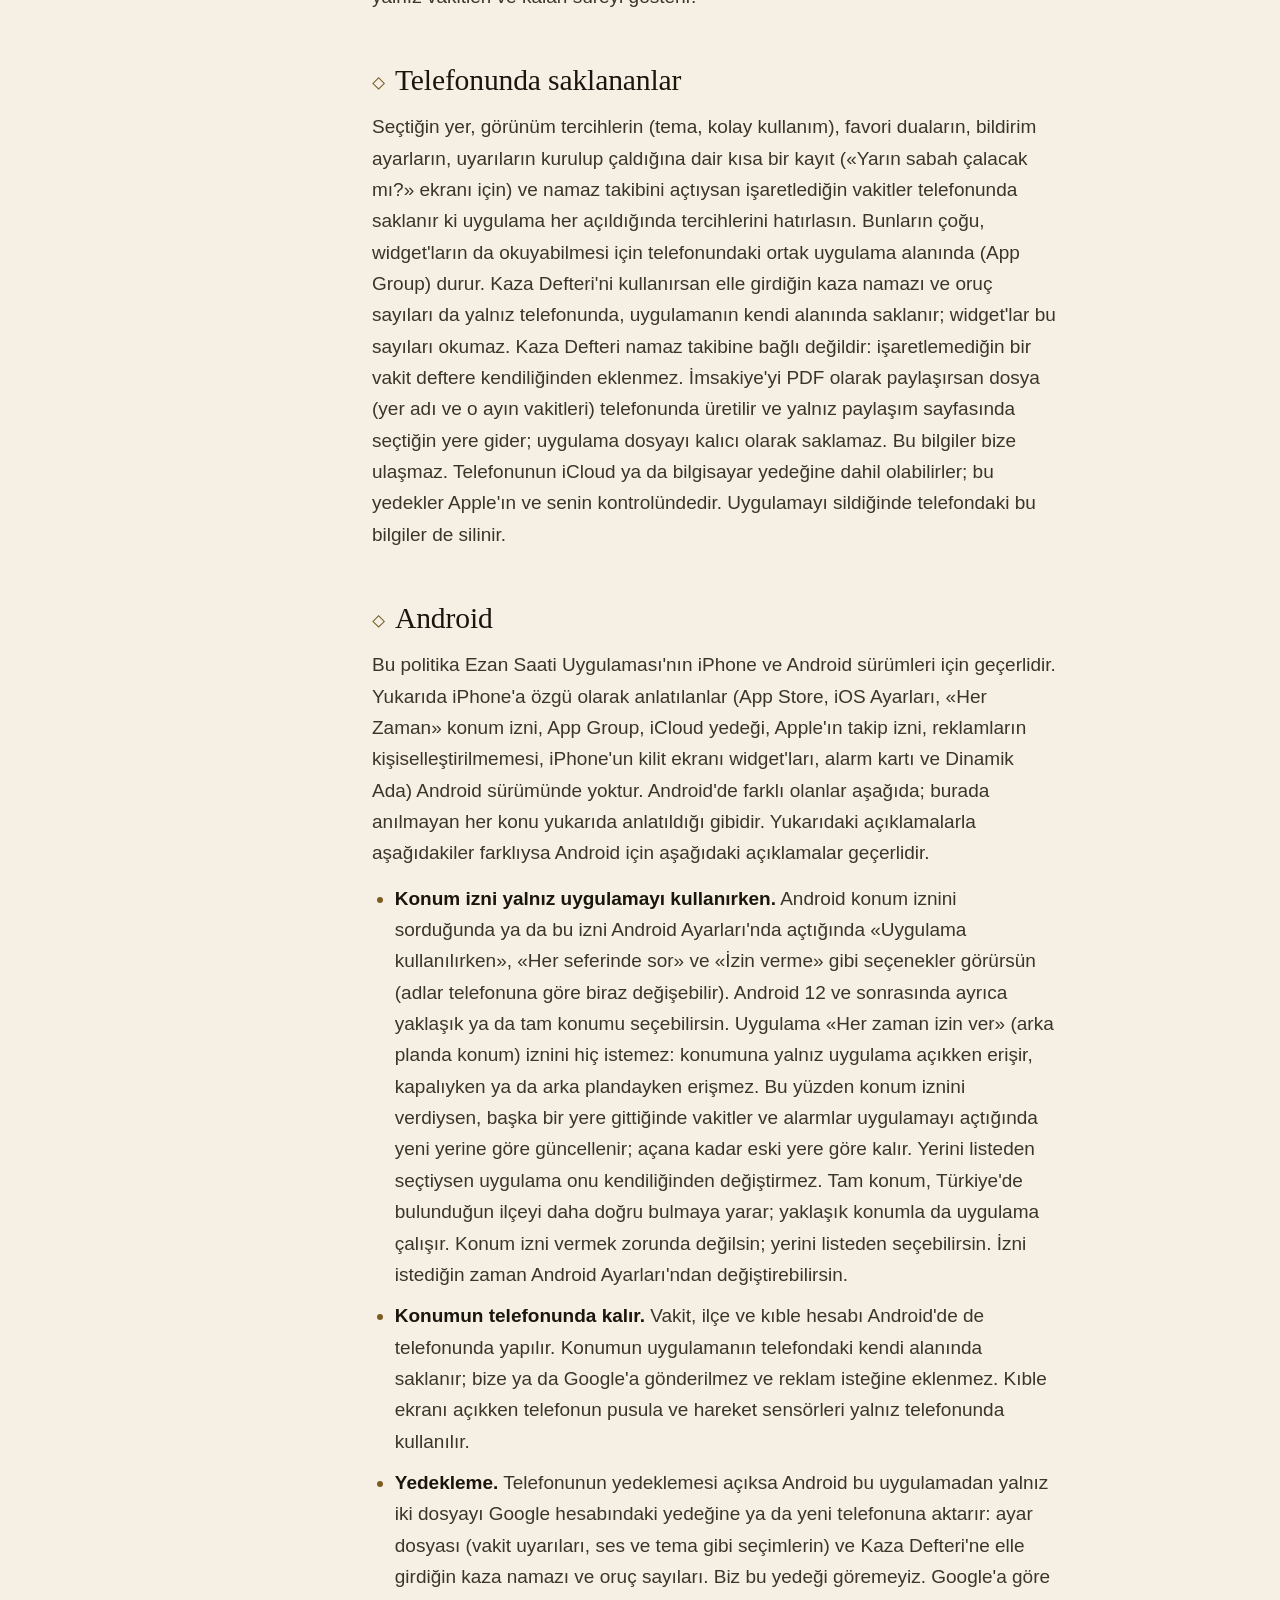
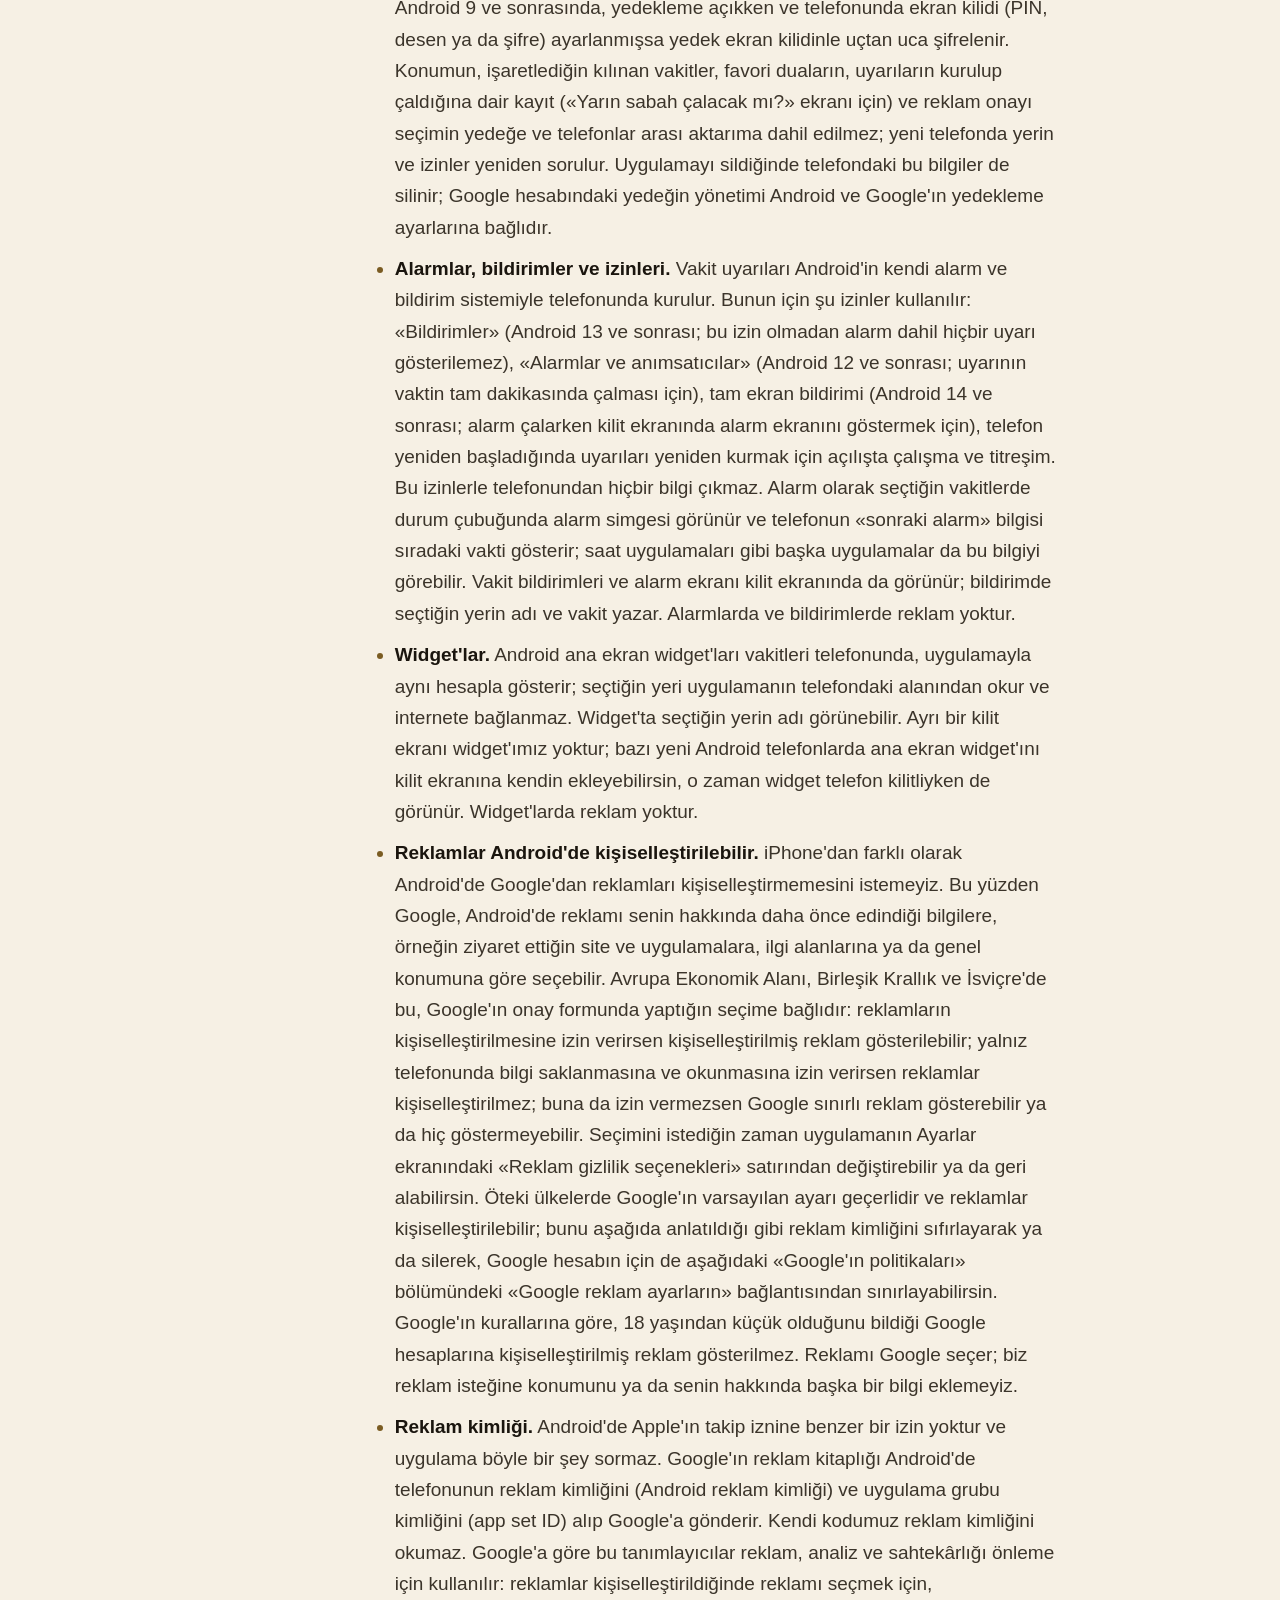
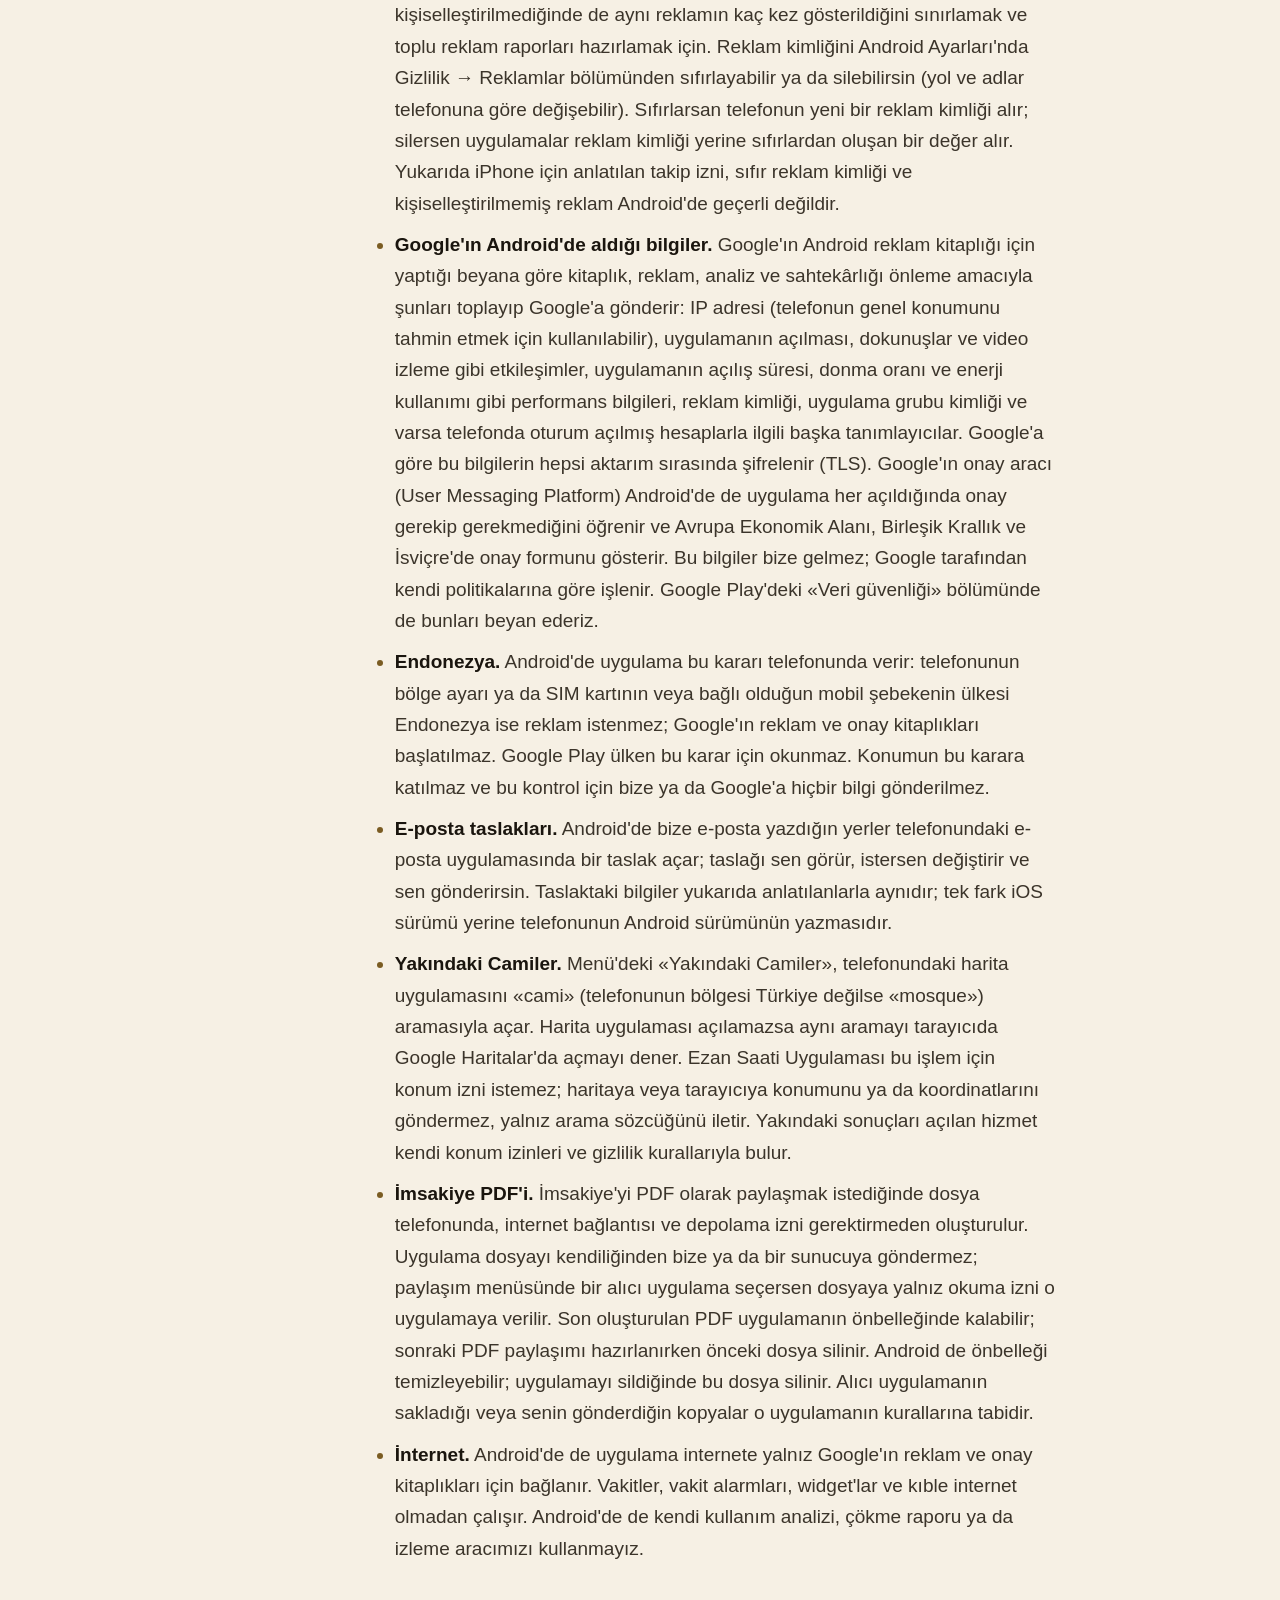
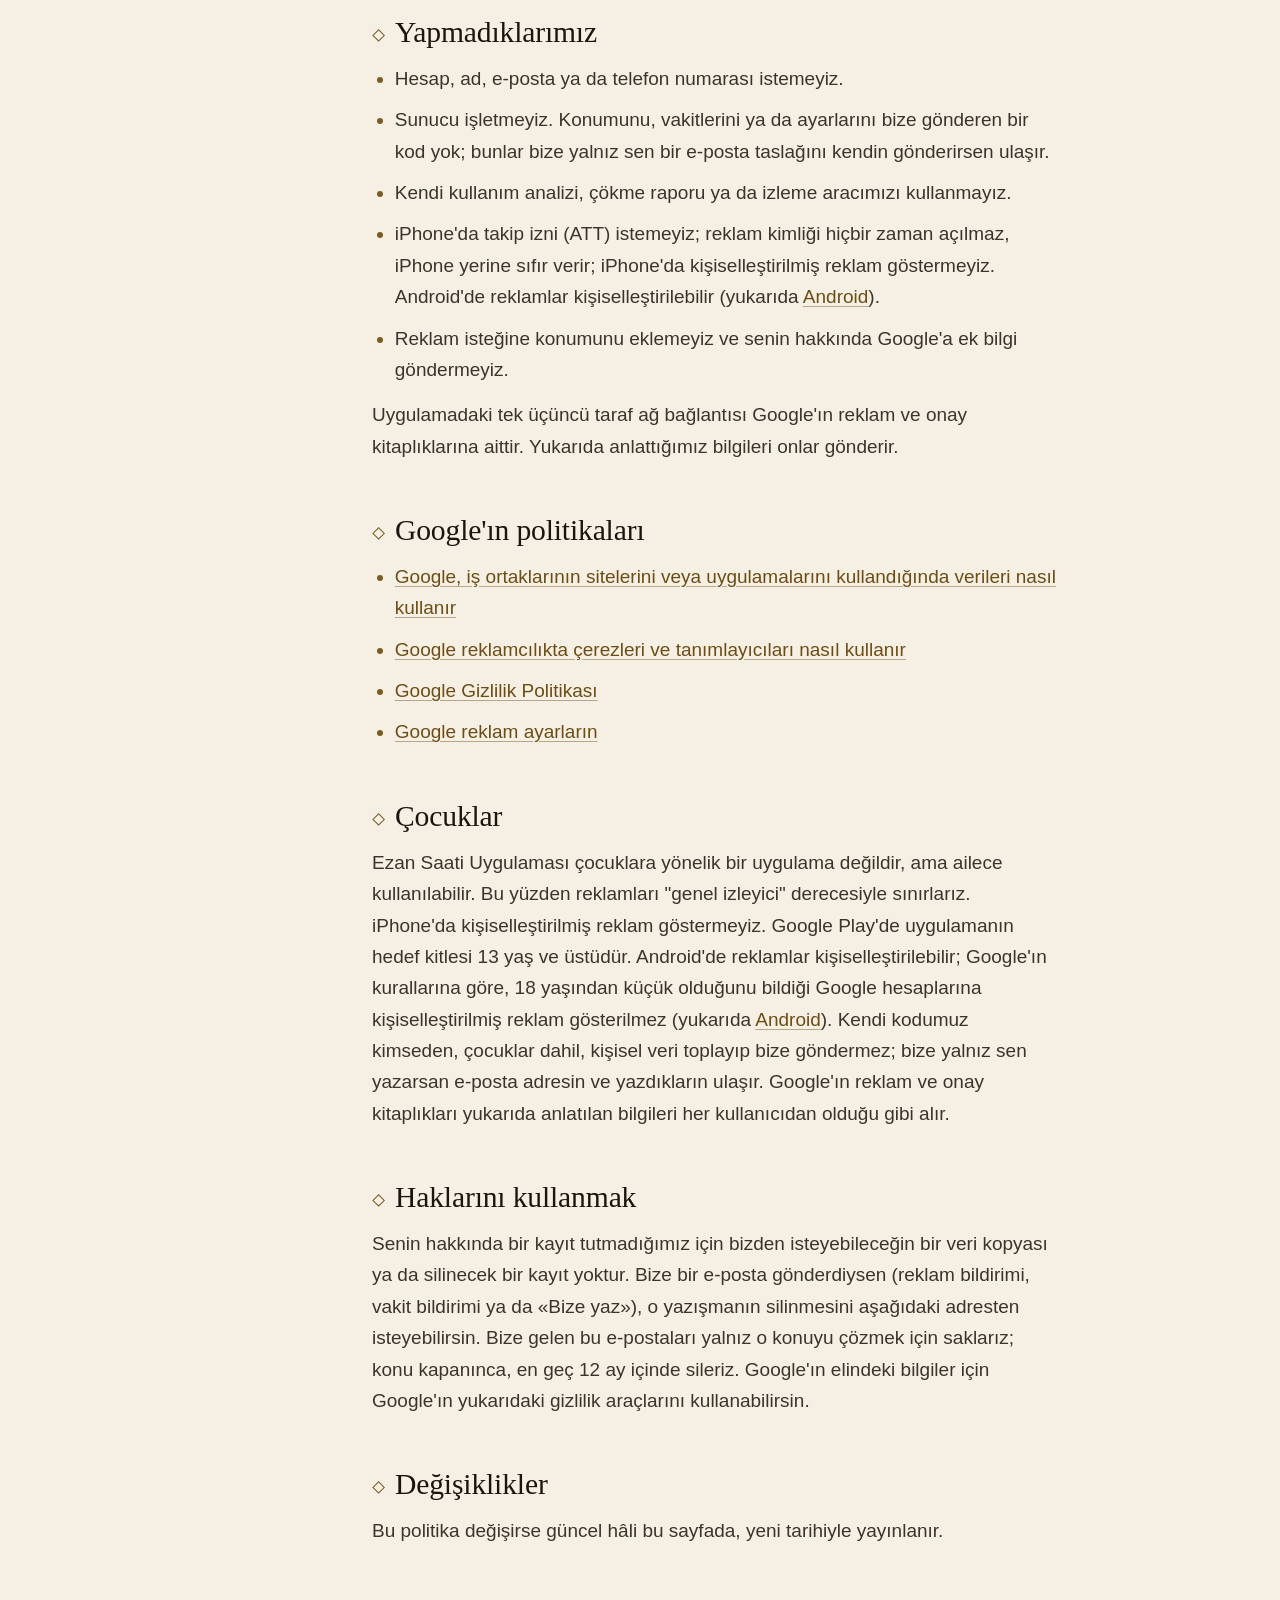
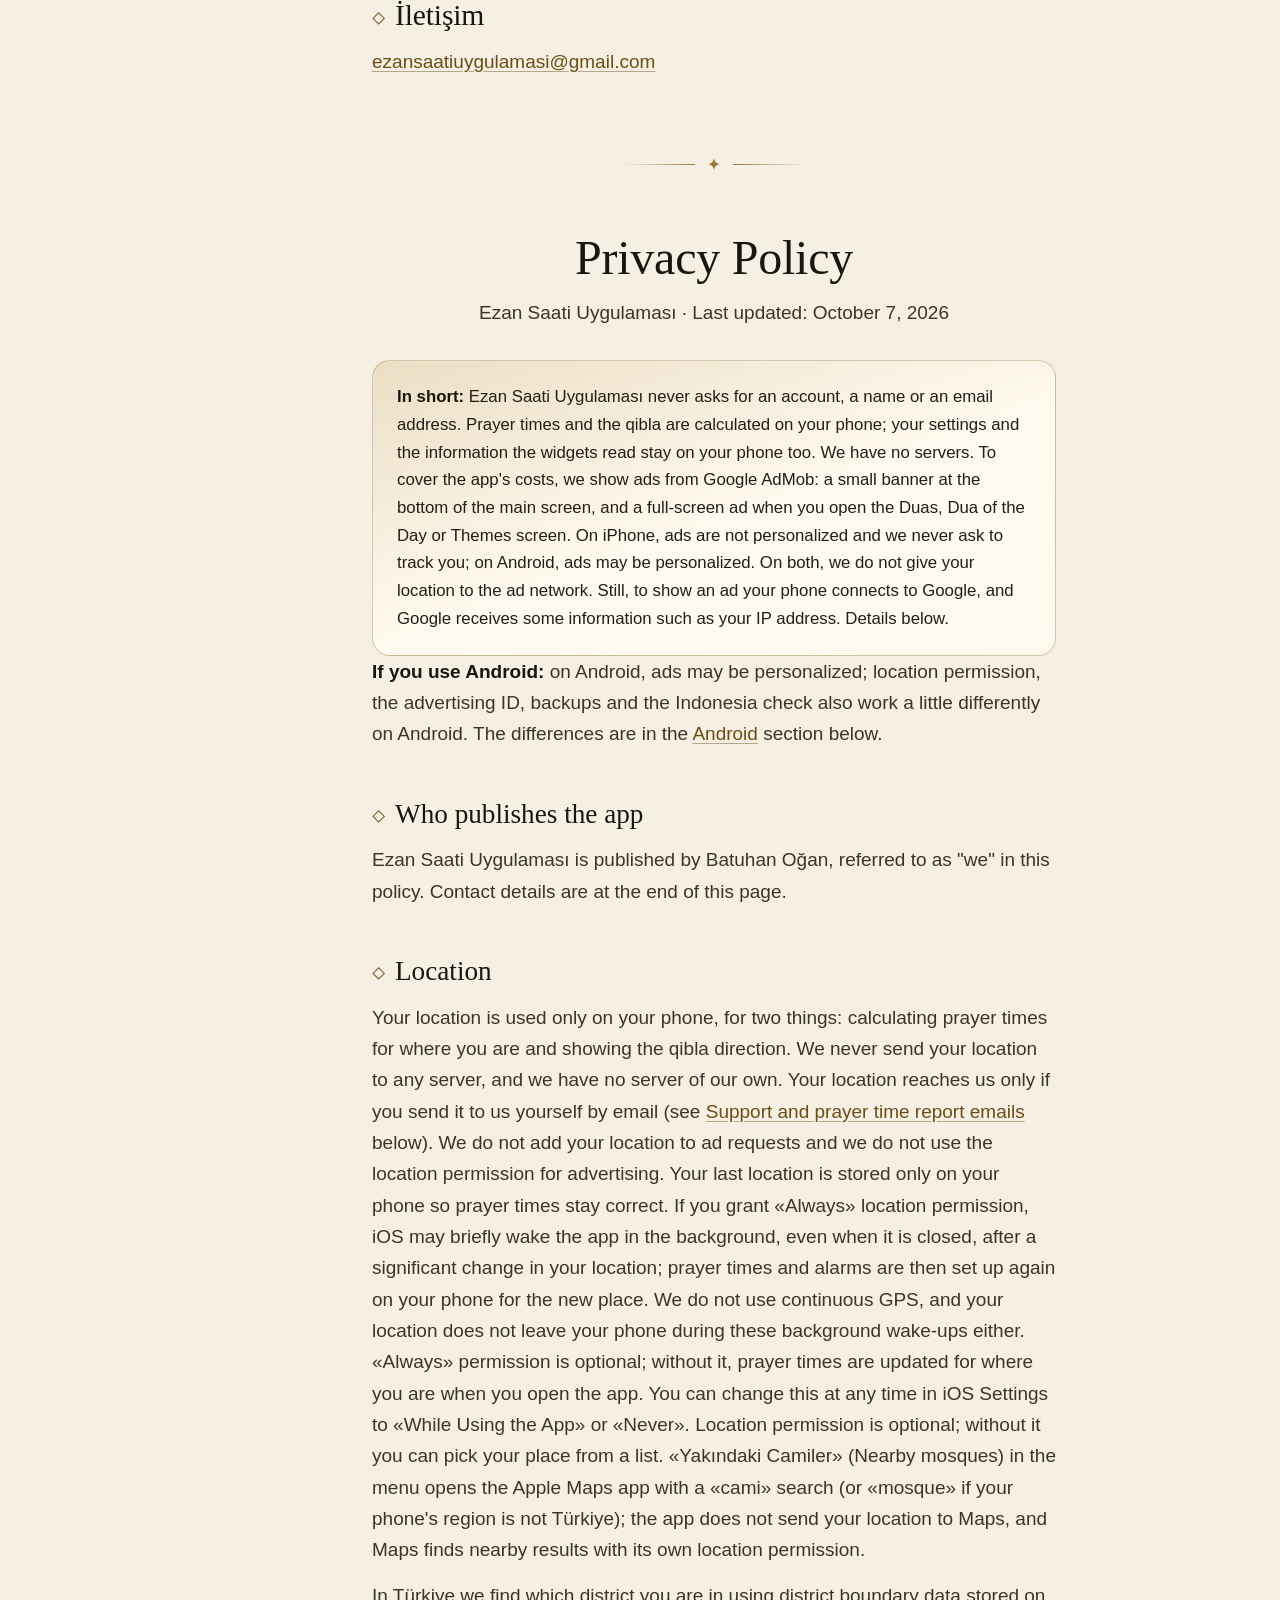
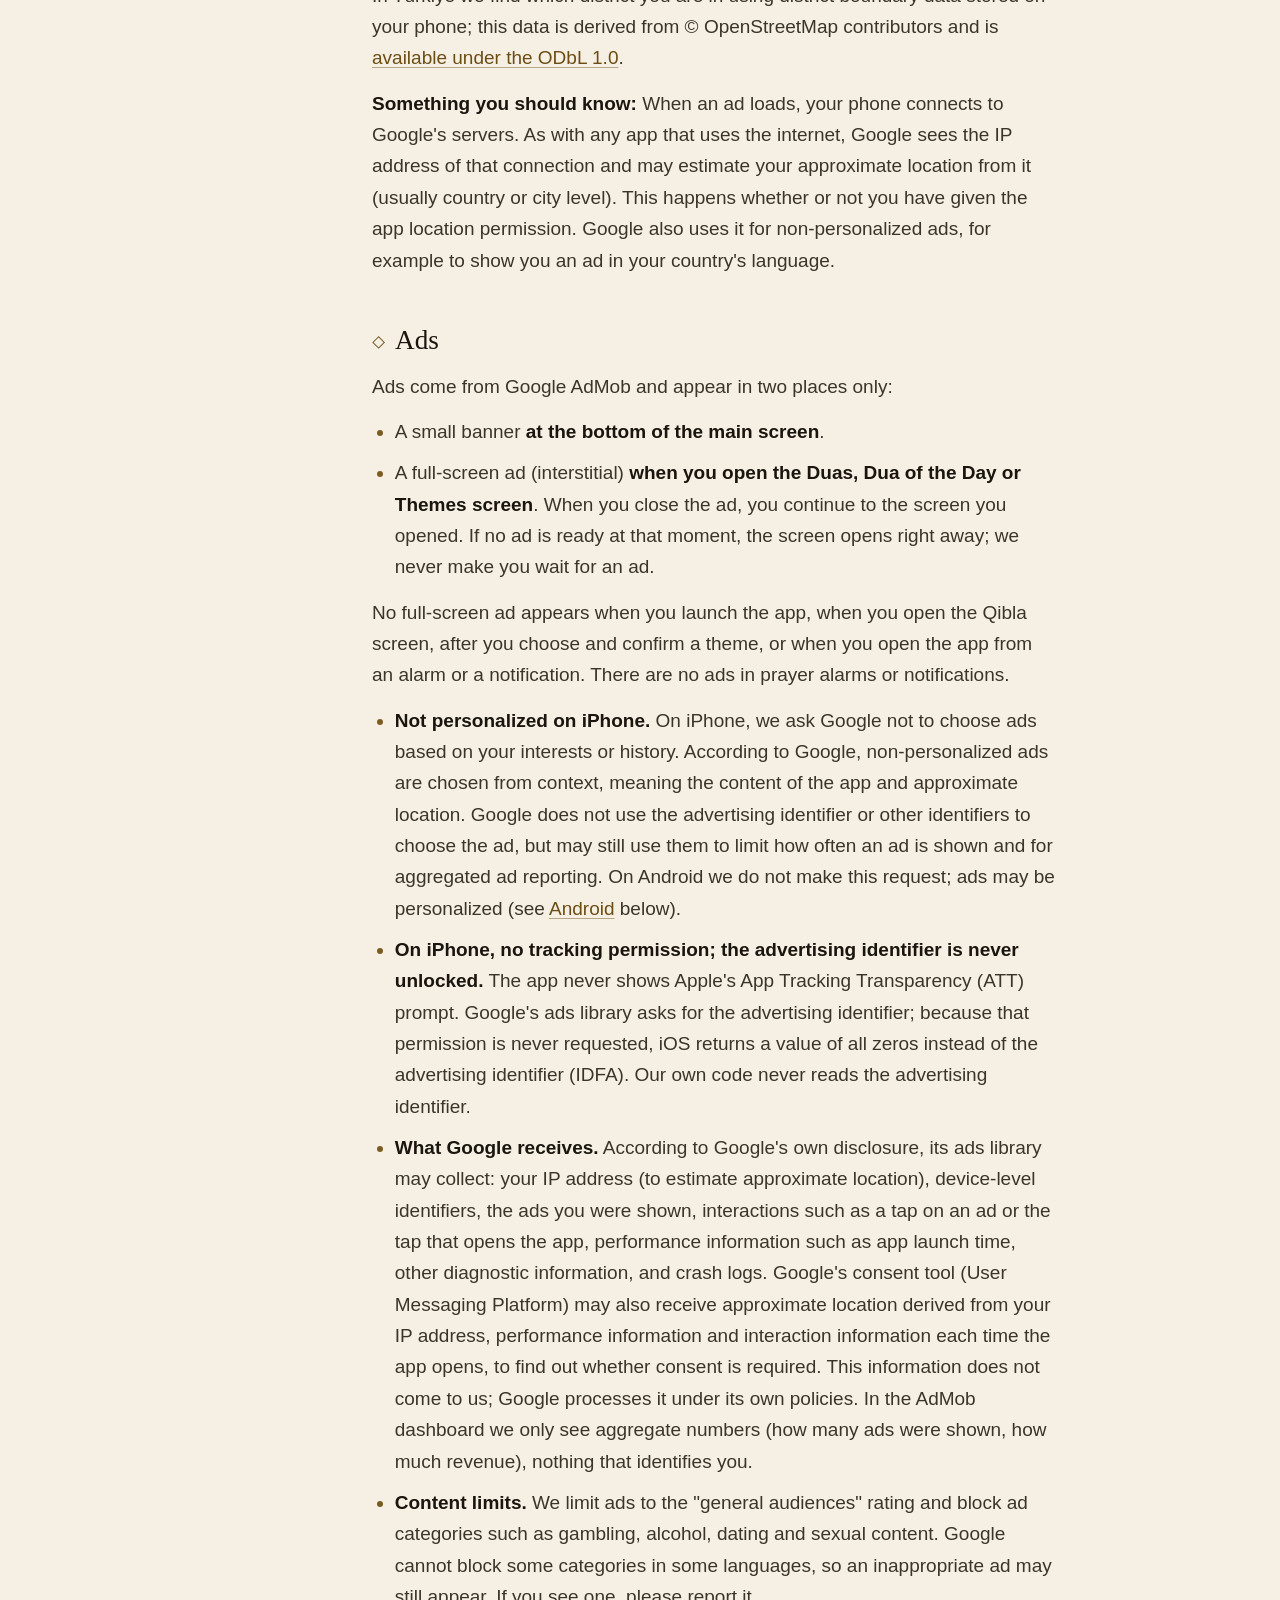
==== commit d677c416: "Gizlilik sayfasi: Android bolumune Kaza Defteri yedegi, Yakindaki Camiler ve Imsakiye PDF maddeleri " ====
--- a/gizlilik.html
+++ b/gizlilik.html
@@ -51,7 +51,7 @@
   <header class="belge-bas">
     <img class="belge-bas__kemer" src="varliklar/sahne/kemer.webp" alt="" width="300" height="340">
     <h1>Gizlilik Politikası</h1>
-    <p class="meta">Ezan Saati Uygulaması · Son güncelleme: 2 Ekim 2026</p>
+    <p class="meta">Ezan Saati Uygulaması · Son güncelleme: 7 Ekim 2026</p>
     <nav class="dil-sec" aria-label="Dil">
       <a href="#tr" aria-current="true">Türkçe</a>
       <a href="#en" hreflang="en" lang="en">English</a>
@@ -142,11 +142,11 @@
   <p>Seçtiğin yer, görünüm tercihlerin (tema, kolay kullanım), favori duaların, bildirim ayarların, uyarıların kurulup çaldığına dair kısa bir kayıt («Yarın sabah çalacak mı?» ekranı için) ve namaz takibini açtıysan işaretlediğin vakitler telefonunda saklanır ki uygulama her açıldığında tercihlerini hatırlasın. Bunların çoğu, widget'ların da okuyabilmesi için telefonundaki ortak uygulama alanında (App Group) durur. Kaza Defteri'ni kullanırsan elle girdiğin kaza namazı ve oruç sayıları da yalnız telefonunda, uygulamanın kendi alanında saklanır; widget'lar bu sayıları okumaz. Kaza Defteri namaz takibine bağlı değildir: işaretlemediğin bir vakit deftere kendiliğinden eklenmez. İmsakiye'yi PDF olarak paylaşırsan dosya (yer adı ve o ayın vakitleri) telefonunda üretilir ve yalnız paylaşım sayfasında seçtiğin yere gider; uygulama dosyayı kalıcı olarak saklamaz. Bu bilgiler bize ulaşmaz. Telefonunun iCloud ya da bilgisayar yedeğine dahil olabilirler; bu yedekler Apple'ın ve senin kontrolündedir. Uygulamayı sildiğinde telefondaki bu bilgiler de silinir.</p>
 
   <h2 id="android">Android</h2>
-  <p>Bu politika Ezan Saati Uygulaması'nın iPhone ve Android sürümleri için geçerlidir. Yukarıda iPhone'a özgü olarak anlatılanlar (App Store, iOS Ayarları, «Her Zaman» konum izni, App Group, iCloud yedeği, Apple'ın takip izni, reklamların kişiselleştirilmemesi, iPhone'un kilit ekranı widget'ları, alarm kartı ve Dinamik Ada) Android sürümünde yoktur. Android'de farklı olanlar aşağıda; burada anılmayan her konu yukarıda anlatıldığı gibidir.</p>
+  <p>Bu politika Ezan Saati Uygulaması'nın iPhone ve Android sürümleri için geçerlidir. Yukarıda iPhone'a özgü olarak anlatılanlar (App Store, iOS Ayarları, «Her Zaman» konum izni, App Group, iCloud yedeği, Apple'ın takip izni, reklamların kişiselleştirilmemesi, iPhone'un kilit ekranı widget'ları, alarm kartı ve Dinamik Ada) Android sürümünde yoktur. Android'de farklı olanlar aşağıda; burada anılmayan her konu yukarıda anlatıldığı gibidir. Yukarıdaki açıklamalarla aşağıdakiler farklıysa Android için aşağıdaki açıklamalar geçerlidir.</p>
   <ul>
     <li><strong>Konum izni yalnız uygulamayı kullanırken.</strong> Android konum iznini sorduğunda ya da bu izni Android Ayarları'nda açtığında «Uygulama kullanılırken», «Her seferinde sor» ve «İzin verme» gibi seçenekler görürsün (adlar telefonuna göre biraz değişebilir). Android 12 ve sonrasında ayrıca yaklaşık ya da tam konumu seçebilirsin. Uygulama «Her zaman izin ver» (arka planda konum) iznini hiç istemez: konumuna yalnız uygulama açıkken erişir, kapalıyken ya da arka plandayken erişmez. Bu yüzden konum iznini verdiysen, başka bir yere gittiğinde vakitler ve alarmlar uygulamayı açtığında yeni yerine göre güncellenir; açana kadar eski yere göre kalır. Yerini listeden seçtiysen uygulama onu kendiliğinden değiştirmez. Tam konum, Türkiye'de bulunduğun ilçeyi daha doğru bulmaya yarar; yaklaşık konumla da uygulama çalışır. Konum izni vermek zorunda değilsin; yerini listeden seçebilirsin. İzni istediğin zaman Android Ayarları'ndan değiştirebilirsin.</li>
     <li><strong>Konumun telefonunda kalır.</strong> Vakit, ilçe ve kıble hesabı Android'de de telefonunda yapılır. Konumun uygulamanın telefondaki kendi alanında saklanır; bize ya da Google'a gönderilmez ve reklam isteğine eklenmez. Kıble ekranı açıkken telefonun pusula ve hareket sensörleri yalnız telefonunda kullanılır.</li>
-    <li><strong>Yedekleme.</strong> Telefonunun yedeklemesi açıksa Android bu uygulamadan yalnız ayar dosyasını (vakit uyarıları, ses ve tema gibi seçimlerin) Google hesabındaki yedeğine ya da yeni telefonuna aktarır. Google'a göre bu yedek, Android 9 ve sonrasında telefonunun ekran kilidiyle (PIN, desen ya da şifre) uçtan uca şifrelenir; biz bu yedeği göremeyiz. Konumun, işaretlediğin kılınan vakitler, uyarıların kurulup çaldığına dair kayıt («Yarın sabah çalacak mı?» ekranı için) ve reklam onayı seçimin yedeğe ve telefonlar arası aktarıma dahil edilmez; yeni telefonda yerin ve izinler yeniden sorulur. Uygulamayı sildiğinde telefondaki bu bilgiler de silinir.</li>
+    <li><strong>Yedekleme.</strong> Telefonunun yedeklemesi açıksa Android bu uygulamadan yalnız iki dosyayı Google hesabındaki yedeğine ya da yeni telefonuna aktarır: ayar dosyası (vakit uyarıları, ses ve tema gibi seçimlerin) ve Kaza Defteri'ne elle girdiğin kaza namazı ve oruç sayıları. Biz bu yedeği göremeyiz. Google'a göre Android 9 ve sonrasında, yedekleme açıkken ve telefonunda ekran kilidi (PIN, desen ya da şifre) ayarlanmışsa yedek ekran kilidinle uçtan uca şifrelenir. Konumun, işaretlediğin kılınan vakitler, favori duaların, uyarıların kurulup çaldığına dair kayıt («Yarın sabah çalacak mı?» ekranı için) ve reklam onayı seçimin yedeğe ve telefonlar arası aktarıma dahil edilmez; yeni telefonda yerin ve izinler yeniden sorulur. Uygulamayı sildiğinde telefondaki bu bilgiler de silinir; Google hesabındaki yedeğin yönetimi Android ve Google'ın yedekleme ayarlarına bağlıdır.</li>
     <li><strong>Alarmlar, bildirimler ve izinleri.</strong> Vakit uyarıları Android'in kendi alarm ve bildirim sistemiyle telefonunda kurulur. Bunun için şu izinler kullanılır: «Bildirimler» (Android 13 ve sonrası; bu izin olmadan alarm dahil hiçbir uyarı gösterilemez), «Alarmlar ve anımsatıcılar» (Android 12 ve sonrası; uyarının vaktin tam dakikasında çalması için), tam ekran bildirimi (Android 14 ve sonrası; alarm çalarken kilit ekranında alarm ekranını göstermek için), telefon yeniden başladığında uyarıları yeniden kurmak için açılışta çalışma ve titreşim. Bu izinlerle telefonundan hiçbir bilgi çıkmaz. Alarm olarak seçtiğin vakitlerde durum çubuğunda alarm simgesi görünür ve telefonun «sonraki alarm» bilgisi sıradaki vakti gösterir; saat uygulamaları gibi başka uygulamalar da bu bilgiyi görebilir. Vakit bildirimleri ve alarm ekranı kilit ekranında da görünür; bildirimde seçtiğin yerin adı ve vakit yazar. Alarmlarda ve bildirimlerde reklam yoktur.</li>
     <li><strong>Widget'lar.</strong> Android ana ekran widget'ları vakitleri telefonunda, uygulamayla aynı hesapla gösterir; seçtiğin yeri uygulamanın telefondaki alanından okur ve internete bağlanmaz. Widget'ta seçtiğin yerin adı görünebilir. Ayrı bir kilit ekranı widget'ımız yoktur; bazı yeni Android telefonlarda ana ekran widget'ını kilit ekranına kendin ekleyebilirsin, o zaman widget telefon kilitliyken de görünür. Widget'larda reklam yoktur.</li>
     <li><strong>Reklamlar Android'de kişiselleştirilebilir.</strong> iPhone'dan farklı olarak Android'de Google'dan reklamları kişiselleştirmemesini istemeyiz. Bu yüzden Google, Android'de reklamı senin hakkında daha önce edindiği bilgilere, örneğin ziyaret ettiğin site ve uygulamalara, ilgi alanlarına ya da genel konumuna göre seçebilir. Avrupa Ekonomik Alanı, Birleşik Krallık ve İsviçre'de bu, Google'ın onay formunda yaptığın seçime bağlıdır: reklamların kişiselleştirilmesine izin verirsen kişiselleştirilmiş reklam gösterilebilir; yalnız telefonunda bilgi saklanmasına ve okunmasına izin verirsen reklamlar kişiselleştirilmez; buna da izin vermezsen Google sınırlı reklam gösterebilir ya da hiç göstermeyebilir. Seçimini istediğin zaman uygulamanın Ayarlar ekranındaki «Reklam gizlilik seçenekleri» satırından değiştirebilir ya da geri alabilirsin. Öteki ülkelerde Google'ın varsayılan ayarı geçerlidir ve reklamlar kişiselleştirilebilir; bunu aşağıda anlatıldığı gibi reklam kimliğini sıfırlayarak ya da silerek, Google hesabın için de aşağıdaki «Google'ın politikaları» bölümündeki «Google reklam ayarların» bağlantısından sınırlayabilirsin. Google'ın kurallarına göre, 18 yaşından küçük olduğunu bildiği Google hesaplarına kişiselleştirilmiş reklam gösterilmez. Reklamı Google seçer; biz reklam isteğine konumunu ya da senin hakkında başka bir bilgi eklemeyiz.</li>
@@ -154,6 +154,8 @@
     <li><strong>Google'ın Android'de aldığı bilgiler.</strong> Google'ın Android reklam kitaplığı için yaptığı beyana göre kitaplık, reklam, analiz ve sahtekârlığı önleme amacıyla şunları toplayıp Google'a gönderir: IP adresi (telefonun genel konumunu tahmin etmek için kullanılabilir), uygulamanın açılması, dokunuşlar ve video izleme gibi etkileşimler, uygulamanın açılış süresi, donma oranı ve enerji kullanımı gibi performans bilgileri, reklam kimliği, uygulama grubu kimliği ve varsa telefonda oturum açılmış hesaplarla ilgili başka tanımlayıcılar. Google'a göre bu bilgilerin hepsi aktarım sırasında şifrelenir (TLS). Google'ın onay aracı (User Messaging Platform) Android'de de uygulama her açıldığında onay gerekip gerekmediğini öğrenir ve Avrupa Ekonomik Alanı, Birleşik Krallık ve İsviçre'de onay formunu gösterir. Bu bilgiler bize gelmez; Google tarafından kendi politikalarına göre işlenir. Google Play'deki «Veri güvenliği» bölümünde de bunları beyan ederiz.</li>
     <li><strong>Endonezya.</strong> Android'de uygulama bu kararı telefonunda verir: telefonunun bölge ayarı ya da SIM kartının veya bağlı olduğun mobil şebekenin ülkesi Endonezya ise reklam istenmez; Google'ın reklam ve onay kitaplıkları başlatılmaz. Google Play ülken bu karar için okunmaz. Konumun bu karara katılmaz ve bu kontrol için bize ya da Google'a hiçbir bilgi gönderilmez.</li>
     <li><strong>E-posta taslakları.</strong> Android'de bize e-posta yazdığın yerler telefonundaki e-posta uygulamasında bir taslak açar; taslağı sen görür, istersen değiştirir ve sen gönderirsin. Taslaktaki bilgiler yukarıda anlatılanlarla aynıdır; tek fark iOS sürümü yerine telefonunun Android sürümünün yazmasıdır.</li>
+    <li><strong>Yakındaki Camiler.</strong> Menü'deki «Yakındaki Camiler», telefonundaki harita uygulamasını «cami» (telefonunun bölgesi Türkiye değilse «mosque») aramasıyla açar. Harita uygulaması açılamazsa aynı aramayı tarayıcıda Google Haritalar'da açmayı dener. Ezan Saati Uygulaması bu işlem için konum izni istemez; haritaya veya tarayıcıya konumunu ya da koordinatlarını göndermez, yalnız arama sözcüğünü iletir. Yakındaki sonuçları açılan hizmet kendi konum izinleri ve gizlilik kurallarıyla bulur.</li>
+    <li><strong>İmsakiye PDF'i.</strong> İmsakiye'yi PDF olarak paylaşmak istediğinde dosya telefonunda, internet bağlantısı ve depolama izni gerektirmeden oluşturulur. Uygulama dosyayı kendiliğinden bize ya da bir sunucuya göndermez; paylaşım menüsünde bir alıcı uygulama seçersen dosyaya yalnız okuma izni o uygulamaya verilir. Son oluşturulan PDF uygulamanın önbelleğinde kalabilir; sonraki PDF paylaşımı hazırlanırken önceki dosya silinir. Android de önbelleği temizleyebilir; uygulamayı sildiğinde bu dosya silinir. Alıcı uygulamanın sakladığı veya senin gönderdiğin kopyalar o uygulamanın kurallarına tabidir.</li>
     <li><strong>İnternet.</strong> Android'de de uygulama internete yalnız Google'ın reklam ve onay kitaplıkları için bağlanır. Vakitler, vakit alarmları, widget'lar ve kıble internet olmadan çalışır. Android'de de kendi kullanım analizi, çökme raporu ya da izleme aracımızı kullanmayız.</li>
   </ul>
 
@@ -190,7 +192,7 @@
   <div class="sus ayrac" aria-hidden="true"><svg><use href="#yildiz"/></svg></div>
 
   <section id="en" lang="en" aria-labelledby="en-baslik">
-    <header class="en-bas"><h2 id="en-baslik">Privacy Policy</h2><p class="meta">Ezan Saati Uygulaması · Last updated: October 2, 2026</p></header>
+    <header class="en-bas"><h2 id="en-baslik">Privacy Policy</h2><p class="meta">Ezan Saati Uygulaması · Last updated: October 7, 2026</p></header>
     <div class="kisaca"><p><strong>In short:</strong> Ezan Saati Uygulaması never asks for an account, a name or an email address. Prayer times and the qibla are calculated on your phone; your settings and the information the widgets read stay on your phone too. We have no servers. To cover the app's costs, we show ads from Google AdMob: a small banner at the bottom of the main screen, and a full-screen ad when you open the Duas, Dua of the Day or Themes screen. On iPhone, ads are not personalized and we never ask to track you; on Android, ads may be personalized. On both, we do not give your location to the ad network. Still, to show an ad your phone connects to Google, and Google receives some information such as your IP address. Details below.</p></div>
     <p><strong>If you use Android:</strong> on Android, ads may be personalized; location permission, the advertising ID, backups and the Indonesia check also work a little differently on Android. The differences are in the <a href="#en-android">Android</a> section below.</p>
 
@@ -242,11 +244,11 @@
     <p>Your chosen place, display preferences (theme, easy mode), favorite duas, notification settings, a short record of when alerts were scheduled and rang (for the «Yarın sabah çalacak mı?» screen) and, if you turned on prayer tracking, the prayers you marked are stored on your phone so the app remembers them. Most of this is kept in the shared app area on your phone (App Group) so the widgets can read it too. If you use the Kaza Defteri (make-up prayer log), the numbers of make-up prayers and fasts you enter are also stored only on your phone, in the app's own area; the widgets do not read them. The log is not linked to prayer tracking: a prayer you did not mark is never added to it automatically. If you share the İmsakiye (monthly timetable) as a PDF, the file (place name and that month's prayer times) is created on your phone and goes only where you choose in the share sheet; the app does not keep the file. We never receive this data. It may be included in your iCloud or computer backup, which is controlled by Apple and you. Deleting the app deletes this data from your phone.</p>
 
     <h3 id="en-android">Android</h3>
-    <p>This policy applies to both the iPhone and Android versions of Ezan Saati Uygulaması. What is described above as specific to iPhone (the App Store, iOS Settings, «Always» location permission, the App Group, iCloud backup, Apple's tracking permission, non-personalized ads, iPhone Lock Screen widgets, the alarm card and the Dynamic Island) does not exist in the Android version. The differences on Android are below; anything not mentioned here works as described above.</p>
+    <p>This policy applies to both the iPhone and Android versions of Ezan Saati Uygulaması. What is described above as specific to iPhone (the App Store, iOS Settings, «Always» location permission, the App Group, iCloud backup, Apple's tracking permission, non-personalized ads, iPhone Lock Screen widgets, the alarm card and the Dynamic Island) does not exist in the Android version. The differences on Android are below; anything not mentioned here works as described above. Where the items below differ from the text above, the items below apply on Android.</p>
     <ul>
       <li><strong>Location only while you use the app.</strong> When Android asks for location permission, or when you open this permission in Android Settings, you see options such as «Allow only while using the app», «Ask every time» and «Don't allow» (the names may vary slightly by phone). On Android 12 and later you can also choose approximate or precise location. The app never asks for «Allow all the time» (background location): it accesses your location only while the app is open, never while it is closed or in the background. So if you allowed location, when you travel, prayer times and alarms are updated for your new place when you open the app; until then they stay set for the previous place. If you picked your place from the list, the app does not change it by itself. Precise location helps find your district in Türkiye more accurately; the app also works with approximate location. Location permission is optional; you can pick your place from a list. You can change the permission at any time in Android Settings.</li>
       <li><strong>Your location stays on your phone.</strong> On Android too, prayer times, your district and the qibla are calculated on your phone. Your location is stored in the app's own storage on your phone; it is never sent to us or to Google and never added to ad requests. While the Qibla screen is open, the phone's compass and motion sensors are used only on your phone.</li>
-      <li><strong>Backup.</strong> If backup is turned on for your phone, Android transfers only this app's settings file (your choices such as prayer alerts, sound and theme) to your backup in your Google Account or to your new phone. According to Google, on Android 9 and later this backup is end-to-end encrypted with your phone's screen lock (PIN, pattern or password); we cannot see it. Your location, the prayers you marked as prayed, the record of when alerts were scheduled and rang (for the «Yarın sabah çalacak mı?» screen) and your ad consent choice are not included in the backup or in phone-to-phone transfers; on a new phone you are asked again for your place and permissions. Deleting the app deletes this data from your phone.</li>
+      <li><strong>Backup.</strong> If backup is turned on for your phone, Android transfers only two files from this app to your backup in your Google Account or to your new phone: the settings file (your choices such as prayer alerts, sound and theme) and the counts of missed prayers and fasts you enter manually in Kaza Defteri. We cannot see this backup. According to Google, on Android 9 and later, when backup is enabled and your phone has a screen lock (PIN, pattern or password), the backup is end-to-end encrypted using that screen lock. Your location, the prayers you marked as prayed, your favorite prayers, the record of when alerts were scheduled and rang (for the «Yarın sabah çalacak mı?» screen) and your ad consent choice are not included in the backup or in phone-to-phone transfers; on a new phone you are asked again for your place and permissions. Deleting the app deletes this data from your phone; the backup in your Google Account is managed through Android and Google's backup settings.</li>
       <li><strong>Alarms, notifications and their permissions.</strong> Prayer alerts are scheduled on your phone using Android's own alarm and notification systems. They use these permissions: «Notifications» (Android 13 and later; without it no alert can be shown, including alarms), «Alarms &amp; reminders» (Android 12 and later; so the alert rings at the exact minute of the prayer time), full-screen notifications (Android 14 and later; to show the alarm screen on the Lock Screen while an alarm rings), running at startup to set alerts up again after the phone restarts, and vibration. No information leaves your phone through these permissions. For prayer times you choose as alarms, the status bar shows an alarm icon and the phone's «next alarm» information shows the next prayer time; other apps, such as clock apps, can also see this information. Prayer notifications and the alarm screen are also visible on the Lock Screen; the notification shows the name of your chosen place and the time. There are no ads in alarms or notifications.</li>
       <li><strong>Widgets.</strong> Android Home Screen widgets show prayer times calculated on your phone, the same way as in the app; they read your chosen place from the app's storage on your phone and never connect to the internet. A widget may show the name of your chosen place. We have no separate Lock Screen widget; on some newer Android phones you can add a Home Screen widget to the Lock Screen yourself, and it is then visible while your phone is locked. There are no ads in the widgets.</li>
       <li><strong>Ads may be personalized on Android.</strong> Unlike on iPhone, on Android we do not ask Google to stop personalizing ads. So on Android, Google may choose ads based on information it has about you, such as sites and apps you visited, your interests or your general location. In the European Economic Area, the United Kingdom and Switzerland this depends on your choice in Google's consent form: if you allow ads personalization, you may see personalized ads; if you only allow information to be stored on and read from your phone, ads are not personalized; if you do not allow that either, Google may show limited ads or no ads. You can change or withdraw your choice at any time from the «Reklam gizlilik seçenekleri» (Ad privacy options) row in the app's Settings screen. In other countries Google's default setting applies and ads may be personalized; you can limit this by resetting or deleting your advertising ID as described below, and for your Google Account through the «Your Google ad settings» link in «Google's policies» below. Under Google's rules, personalized ads are not shown to Google Accounts that Google knows belong to people under 18. Google chooses the ad; we do not add your location or any other information about you to ad requests.</li>
@@ -254,6 +256,8 @@
       <li><strong>What Google receives on Android.</strong> According to Google's disclosure for its Android ads library, the library collects the following and sends it to Google for advertising, analytics and fraud prevention: your IP address (which may be used to estimate the general location of your phone), interactions such as app launches, taps and video views, performance information such as app launch time, hang rate and energy usage, the advertising ID, the app set ID and, if applicable, other identifiers related to accounts signed in on the phone. According to Google, all of this data is encrypted in transit (TLS). On Android too, Google's consent tool (User Messaging Platform) checks each time the app opens whether consent is required, and shows the consent form in the European Economic Area, the United Kingdom and Switzerland. This information does not come to us; Google processes it under its own policies. We also declare it in the «Data safety» section on Google Play.</li>
       <li><strong>Indonesia.</strong> On Android the app makes this decision on your phone: if your phone's region setting, or the country of your SIM card or of the mobile network you are connected to, is Indonesia, no ad is requested and Google's ads and consent libraries are not started. Your Google Play country is not read for this. Your location plays no part in this decision, and no information is sent to us or to Google for this check.</li>
       <li><strong>Email drafts.</strong> On Android, the places where you can email us open a draft in the email app on your phone; you see the draft, can edit it and send it yourself. The draft contains the same information described above; the only difference is that it shows your phone's Android version instead of the iOS version.</li>
+      <li><strong>Nearby Mosques.</strong> «Yakındaki Camiler» in the menu opens a map app on your phone with a search for «cami» (or «mosque» if your phone's region is not Türkiye). If a map app cannot be opened, it tries to open the same search in Google Maps in your browser. Ezan Saati Uygulaması does not request location permission for this action and does not send your location or coordinates to the map app or browser; it sends only the search term. The service you open finds nearby results using its own location permissions and privacy rules.</li>
+      <li><strong>İmsakiye PDF.</strong> When you choose to share the İmsakiye as a PDF, the file is created on your phone without an internet connection or storage permission. The app does not automatically send the file to us or to a server; if you select a recipient app in the sharing menu, that app is given read-only access to the file. The most recently created PDF may remain in the app's cache; the previous file is deleted when the next PDF share is prepared. Android may also clear the cache, and deleting the app deletes this file. Copies saved by the recipient app or sent by you are subject to that app's rules.</li>
       <li><strong>Internet.</strong> On Android too, the app connects to the internet only for Google's ads and consent libraries. Prayer times, prayer alarms, widgets and the qibla work without an internet connection. On Android too, we use no analytics, crash reporting or tracking tools of our own.</li>
     </ul>
 
